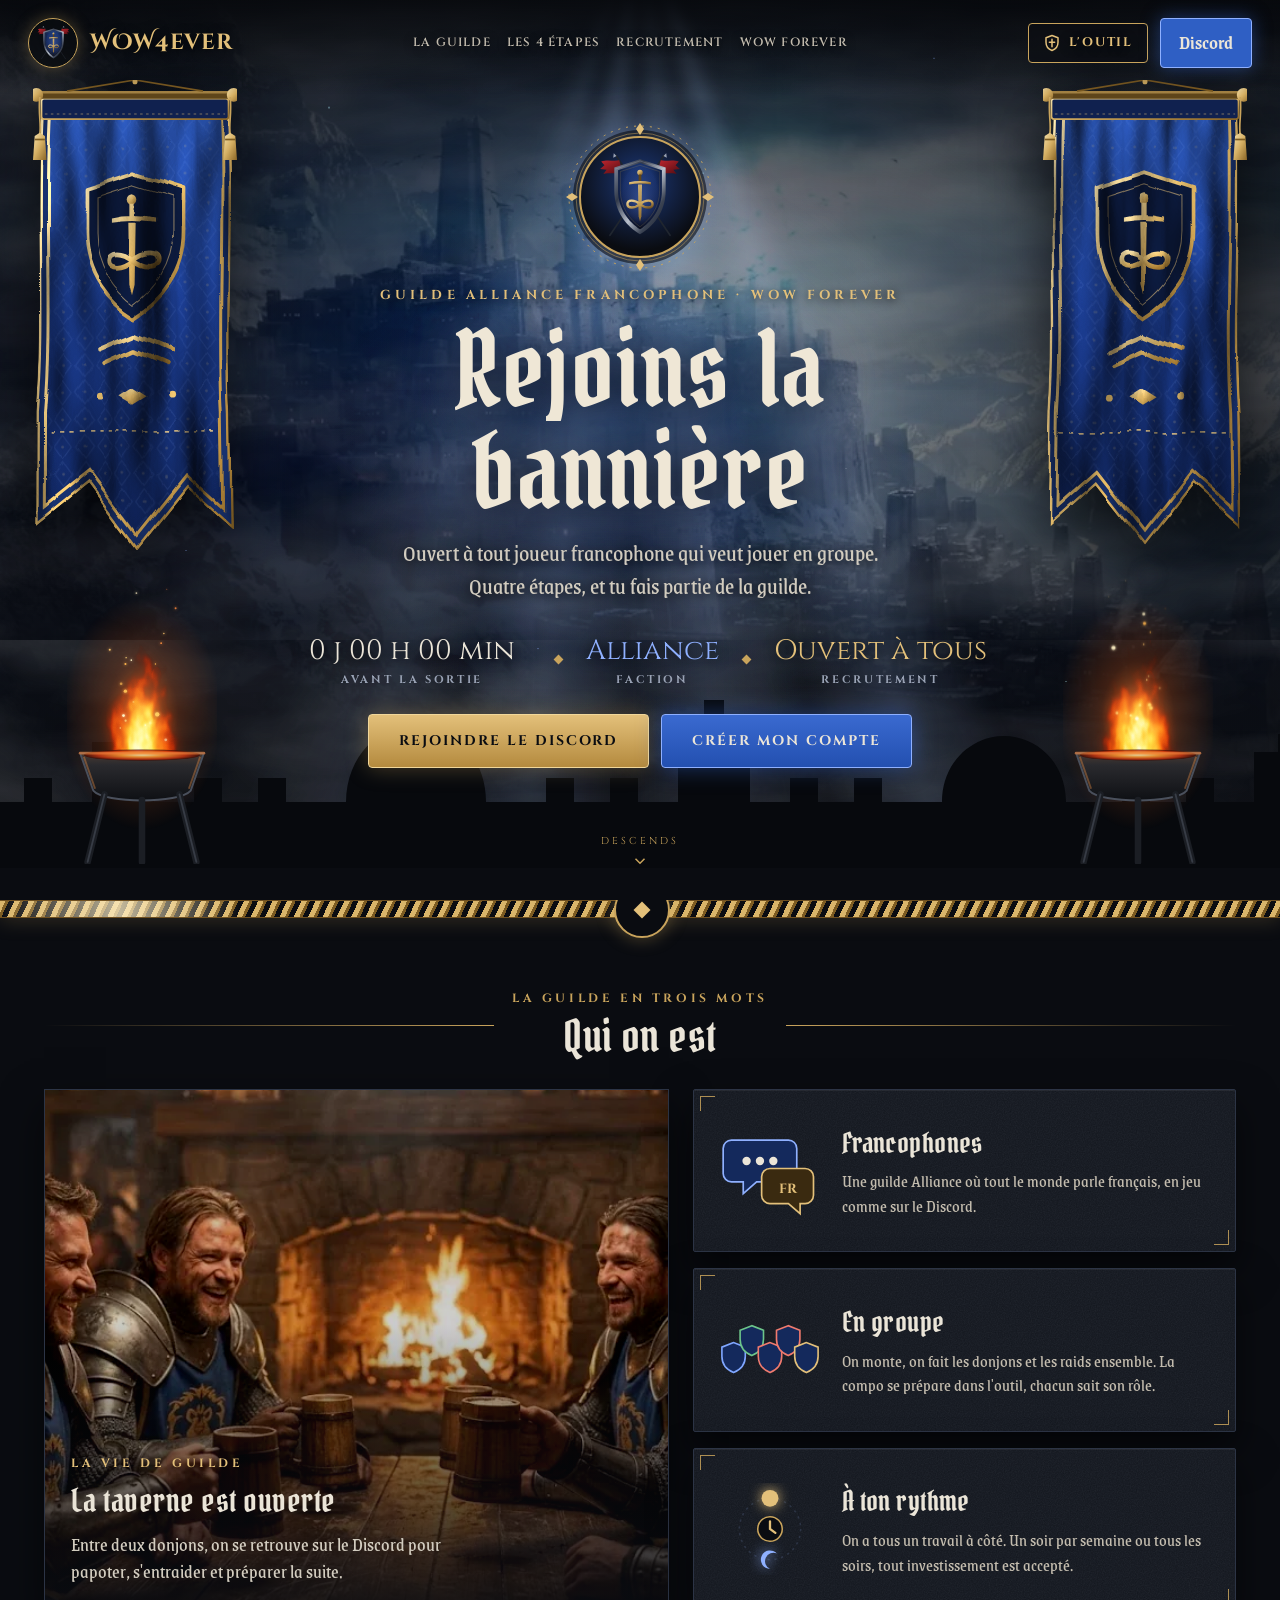
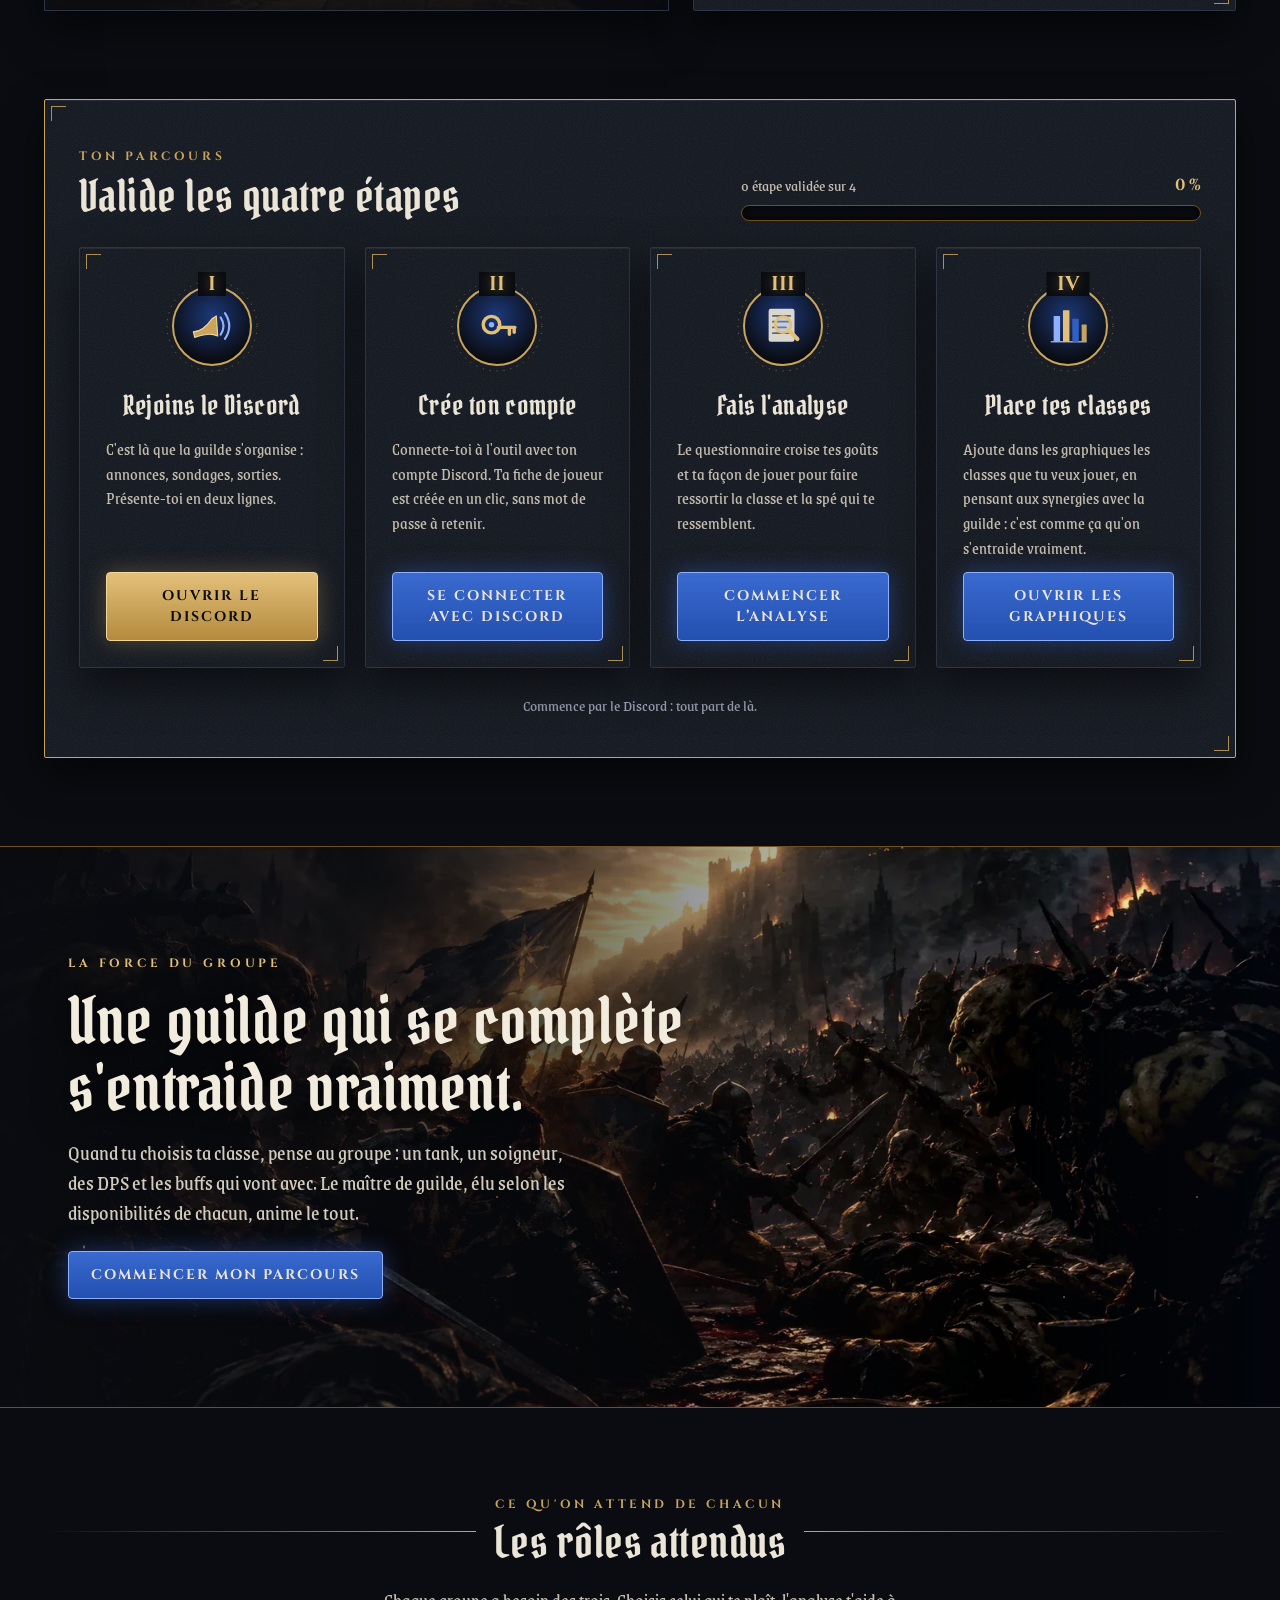
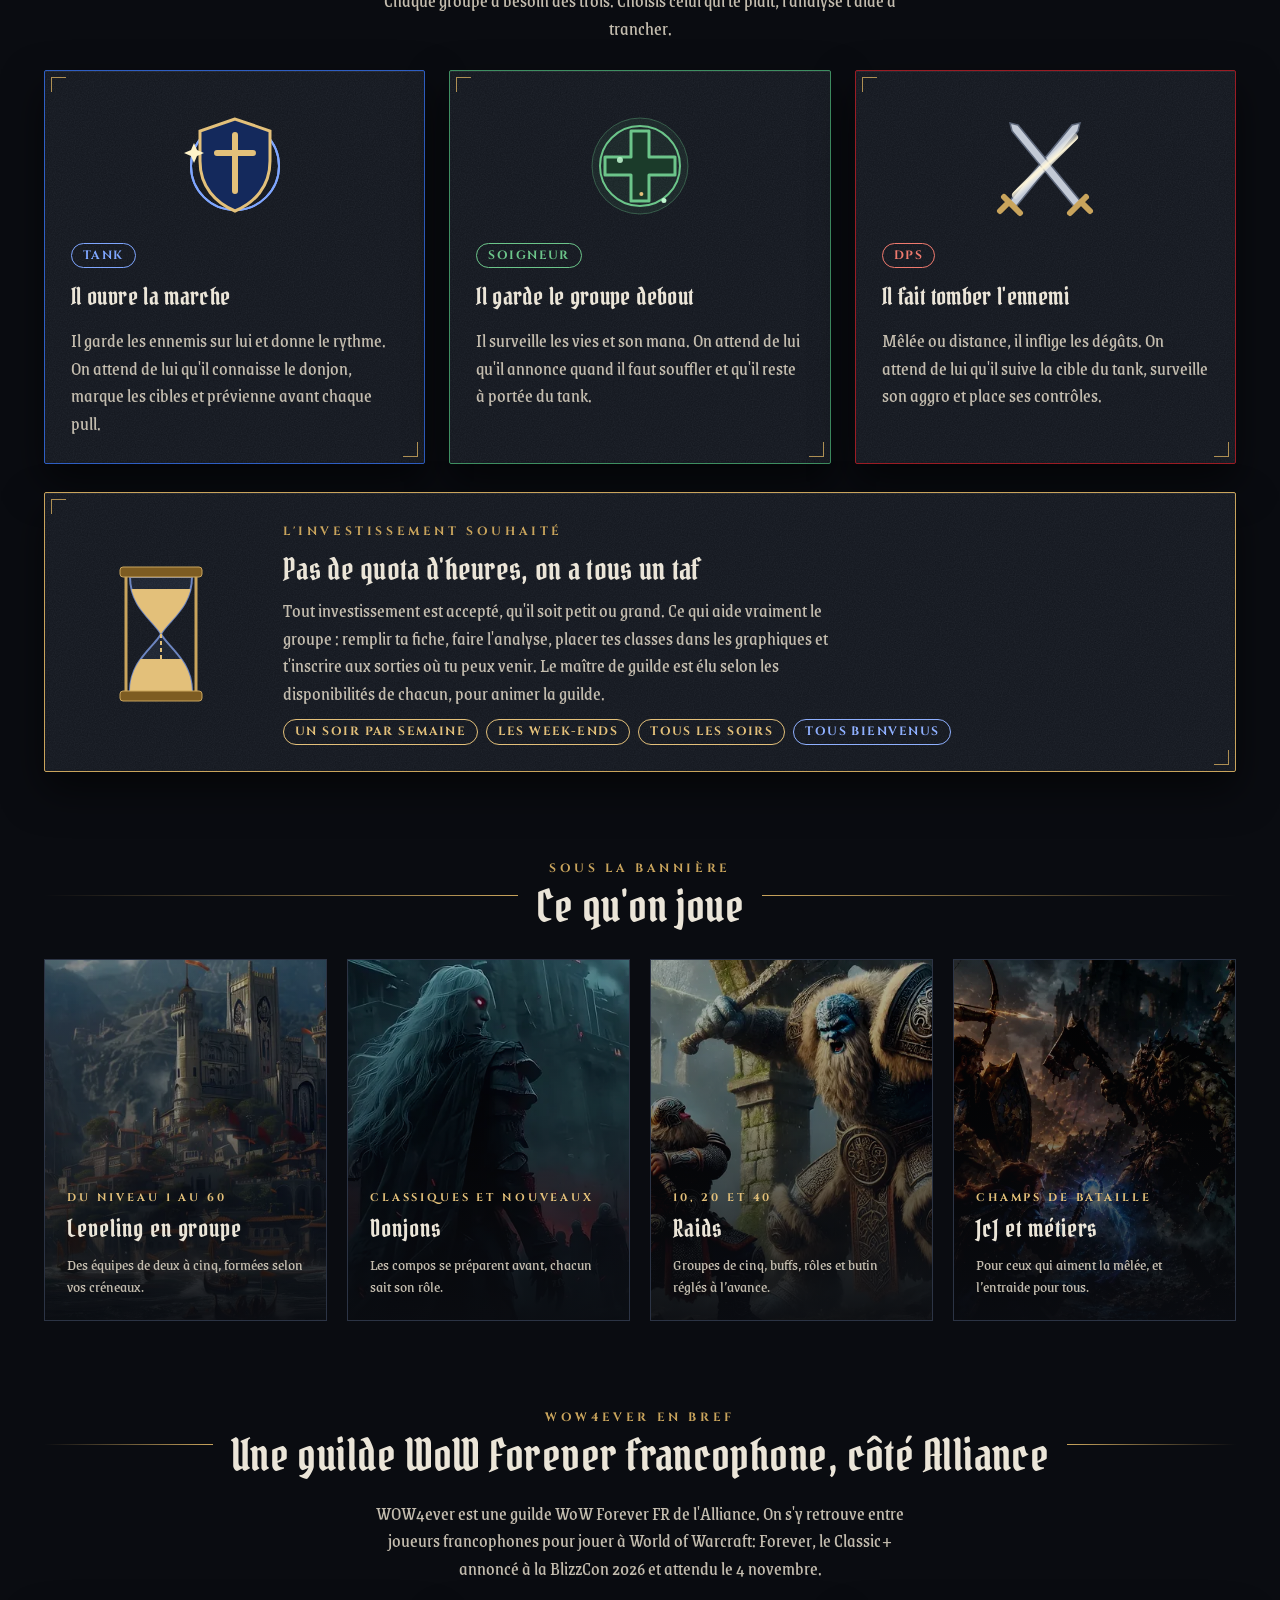
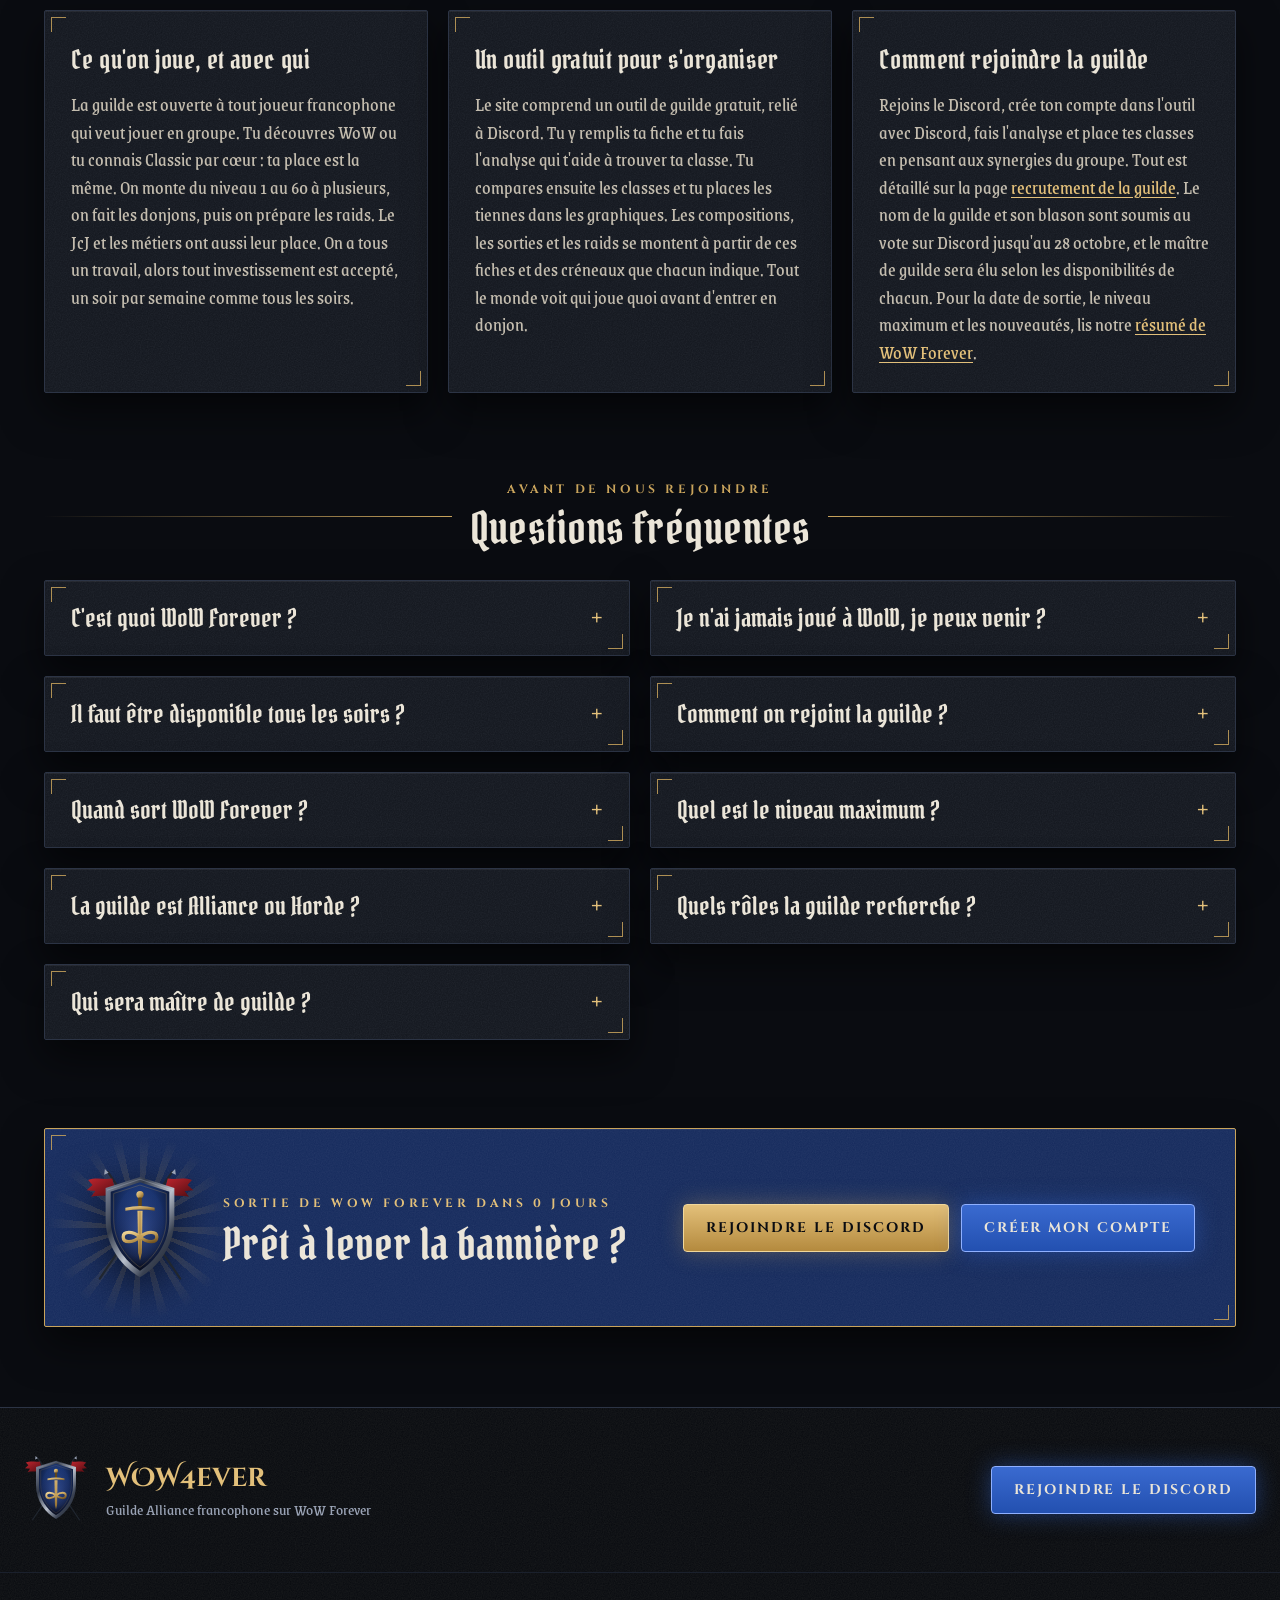
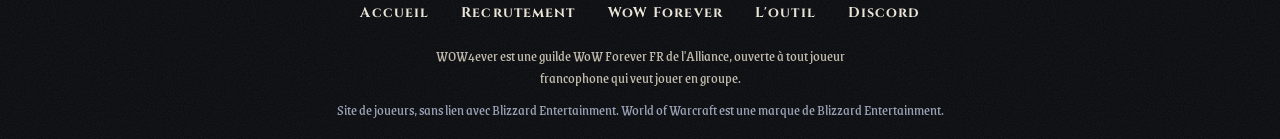
==== index.html @ 7d03a549 "Liens croisés : bouton L'outil dans l'en-tête du site, liens vers le site dans l'outil Co-Authored-B" ====
<!doctype html>
<html lang="fr">
<head>
<meta charset="utf-8">
<script>if (/[?&](code|error)=/.test(location.search)) location.replace("outil/" + location.search + location.hash)</script>
<meta name="viewport" content="width=device-width,initial-scale=1,viewport-fit=cover">
<title>Guilde WoW Forever FR · WOW4ever, Alliance francophone</title>
<meta name="description" content="WOW4ever, guilde Alliance francophone sur WoW Forever (Classic+), sortie le 4 novembre 2026. Débutants et vétérans bienvenus, recrutement sur Discord.">
<meta name="keywords" content="guilde wow forever, guilde wow forever fr, guilde francophone wow forever, guilde alliance wow forever, recrutement guilde wow forever, rejoindre une guilde wow forever, wow forever français, guilde classic+ fr, WOW4ever">
<link rel="canonical" href="https://wow4ever.github.io/">
<link rel="alternate" hreflang="fr" href="https://wow4ever.github.io/">
<link rel="alternate" hreflang="x-default" href="https://wow4ever.github.io/">
<meta name="robots" content="index,follow,max-image-preview:large">
<meta name="google-site-verification" content="Ni1_SvJQwqWGYwTKA93VeOme2U2B8wUcDjZlLH7F2qY">
<meta name="theme-color" content="#14244d">
<meta property="og:type" content="website">
<meta property="og:locale" content="fr_FR">
<meta property="og:site_name" content="WOW4ever">
<meta property="og:title" content="Guilde WoW Forever FR · WOW4ever, Alliance francophone">
<meta property="og:description" content="Guilde Alliance francophone sur WoW Forever : leveling en groupe, donjons, raids et JcJ. Débutants et vétérans bienvenus, rejoins-nous sur Discord.">
<meta property="og:url" content="https://wow4ever.github.io/">
<meta property="og:image" content="https://wow4ever.github.io/og.png">
<meta property="og:image:width" content="1200">
<meta property="og:image:height" content="630">
<meta property="og:image:alt" content="Blason de la guilde WOW4ever, guilde Alliance francophone sur WoW Forever">
<meta name="twitter:card" content="summary_large_image">
<meta name="twitter:title" content="Guilde WoW Forever FR · WOW4ever, Alliance francophone">
<meta name="twitter:description" content="Guilde Alliance francophone sur WoW Forever : leveling en groupe, donjons, raids et JcJ. Rejoins-nous sur Discord.">
<meta name="twitter:image" content="https://wow4ever.github.io/og.png">
<meta name="twitter:image:alt" content="Blason de la guilde WOW4ever, guilde Alliance francophone sur WoW Forever">
<link rel="icon" href="data:image/svg+xml,%3Csvg xmlns='http://www.w3.org/2000/svg' viewBox='0 0 64 64'%3E%3Cpath d='M32 4 8 12v18c0 15 10 26 24 30 14-4 24-15 24-30V12z' fill='%23142a5c' stroke='%23d4a93a' stroke-width='4'/%3E%3Cpath d='M32 18v28M22 28h20' stroke='%23d4a93a' stroke-width='5' stroke-linecap='round'/%3E%3C/svg%3E">
<script type="application/ld+json">
{"@context":"https://schema.org","@graph":[
{"@type":"WebSite","@id":"https://wow4ever.github.io/#website","url":"https://wow4ever.github.io/","name":"WOW4ever","alternateName":"Guilde WOW4ever","inLanguage":"fr-FR","publisher":{"@id":"https://wow4ever.github.io/#organization"}},
{"@type":"Organization","@id":"https://wow4ever.github.io/#organization","name":"WOW4ever","alternateName":"Guilde WOW4ever","url":"https://wow4ever.github.io/","logo":"https://wow4ever.github.io/img/logo-wow4ever.png","description":"Guilde Alliance francophone sur WoW Forever : leveling en groupe, donjons, raids et JcJ.","sameAs":["https://discord.gg/2EJUvwRDWz"]},
{"@type":"WebPage","@id":"https://wow4ever.github.io/#webpage","url":"https://wow4ever.github.io/","name":"Guilde WoW Forever FR · WOW4ever, Alliance francophone","description":"WOW4ever, guilde Alliance francophone sur WoW Forever (Classic+), sortie le 4 novembre 2026. Débutants et vétérans bienvenus, recrutement sur Discord.","inLanguage":"fr-FR","isPartOf":{"@id":"https://wow4ever.github.io/#website"},"publisher":{"@id":"https://wow4ever.github.io/#organization"},"primaryImageOfPage":{"@type":"ImageObject","url":"https://wow4ever.github.io/og.png","width":1200,"height":630},"about":{"@type":"VideoGame","name":"World of Warcraft: Forever","alternateName":["WoW Forever","Classic+"],"publisher":{"@type":"Organization","name":"Blizzard Entertainment"}}},
{"@type": "FAQPage", "@id": "https://wow4ever.github.io/#faq", "url": "https://wow4ever.github.io/", "inLanguage": "fr-FR", "isPartOf": {"@id": "https://wow4ever.github.io/#website"}, "mainEntity": [{"@type": "Question", "name": "C'est quoi WoW Forever ?", "acceptedAnswer": {"@type": "Answer", "text": "La version Classic+ de World of Warcraft, qui sort le 4 novembre 2026 : l'esprit du jeu d'origine, avec du nouveau contenu comme des donjons inédits."}}, {"@type": "Question", "name": "Je n'ai jamais joué à WoW, je peux venir ?", "acceptedAnswer": {"@type": "Answer", "text": "Oui. Certains membres découvrent le jeu : on t'aide à choisir ta classe, on monte de niveau en groupe et on explique les donjons avant d'y aller."}}, {"@type": "Question", "name": "Il faut être disponible tous les soirs ?", "acceptedAnswer": {"@type": "Answer", "text": "Non. Chacun indique ses créneaux dans l'outil, et les sorties sont proposées aux moments où le plus de monde peut jouer."}}, {"@type": "Question", "name": "Comment on rejoint la guilde ?", "acceptedAnswer": {"@type": "Answer", "text": "Rejoins le Discord, présente-toi en quelques mots, puis connecte-toi à l'outil avec ton compte Discord pour remplir ta fiche."}}, {"@type": "Question", "name": "Quand sort WoW Forever ?", "acceptedAnswer": {"@type": "Answer", "text": "La sortie est annoncée le 4 novembre 2026. Certaines sources européennes indiquent le 5 novembre, selon le fuseau horaire."}}, {"@type": "Question", "name": "Quel est le niveau maximum ?", "acceptedAnswer": {"@type": "Answer", "text": "Le niveau 60, sur les continents d'origine. L'histoire se situe avant le Cœur du Magma."}}, {"@type": "Question", "name": "La guilde est Alliance ou Horde ?", "acceptedAnswer": {"@type": "Answer", "text": "Alliance. Les Skyborne, nouvelle race de hauts-elfes exilés, sont jouables dans les deux factions, donc aussi chez nous."}}, {"@type": "Question", "name": "Quels rôles la guilde recherche ?", "acceptedAnswer": {"@type": "Answer", "text": "Des tanks, des soigneurs et des DPS, car chaque groupe a besoin des trois. L'analyse de l'outil t'aide à choisir, puis tu places tes classes dans les graphiques."}}, {"@type": "Question", "name": "Qui sera maître de guilde ?", "acceptedAnswer": {"@type": "Answer", "text": "Personne n'est désigné d'avance. Le maître de guilde est élu selon les disponibilités de chacun, pour animer la guilde."}}]}
]}
</script>
<link rel="preload" as="image" href="/img/forteresse-neige-1024.webp" imagesrcset="/img/forteresse-neige-640.webp 640w, /img/forteresse-neige-1024.webp 1024w, /img/forteresse-neige-1600.webp 1600w" imagesizes="(min-width: 1925px) calc(100vw + 180px), 2104px" fetchpriority="high">
<link rel="preconnect" href="https://fonts.googleapis.com">
<link rel="preconnect" href="https://fonts.gstatic.com" crossorigin>
<link href="https://fonts.googleapis.com/css2?family=Cinzel:wght@500;600;700&amp;family=Cinzel+Decorative:wght@700&amp;family=Grenze:ital,wght@0,400;0,500;0,600;0,700;1,400&amp;family=Pirata+One&amp;display=swap" rel="stylesheet">
<link rel="stylesheet" href="/assets/guilde.css">
</head>
<body>
<div class="b-root">

<section class="b-hero" data-hero style="position: relative; height: 900px; overflow: hidden; background: #0a0c11">
<div style="position: absolute; inset: -90px; transform: translate3d(0px, 0px, 0) scale(1.1); will-change: transform" data-px="bgT">
<img width="1024" height="526" fetchpriority="high" class="b-img b-kb" src="/img/forteresse-neige-1024.webp" srcset="/img/forteresse-neige-640.webp 640w, /img/forteresse-neige-1024.webp 1024w, /img/forteresse-neige-1600.webp 1600w" sizes="(min-width: 1925px) calc(100vw + 180px), 2104px" alt="" style="width: 100%; height: 100%; object-fit: cover; object-position: 36% 42%">
</div>
<div class="b-fog2" style="position: absolute; inset: -60px; transform: translate3d(0px, 0px, 0)" data-px="fog2T"></div>
<div style="position: absolute; inset: 0; background: radial-gradient(60% 66% at 50% 46%, rgba(10,12,17,.08), rgba(10,12,17,.82) 80%), linear-gradient(180deg, rgba(7,9,13,.62) 0%, rgba(20,41,92,.25) 24%, rgba(10,12,17,.1) 56%, #0a0c11 100%)"></div>
<template data-wide><div class="b-rays" style="position: absolute; left: 50%; top: -10%; width: 1600px; height: 1300px; margin-left: -800px"></div>
<div style="position: absolute; inset: 0; background: radial-gradient(440px 440px at 50% 50%, rgba(143,176,255,.17), transparent 70%); pointer-events: none" data-px="spot"></div></template>
<div class="b-fog" style="position: absolute; inset: -60px; transform: translate3d(0px, 0px, 0); will-change: transform" data-px="fogT"></div>
<div class="b-sparks" style="position: absolute; inset: -40px; transform: translate3d(0px, 0px, 0); will-change: transform" data-px="fxT"></div>
<template data-wide><svg class="b-side b-flag" aria-hidden="true" viewBox="0 0 240 600" style="position: absolute; top: 80px; left: 2.6%; width: 204px; height: 510px; z-index: 1; transform: translate3d(0px, 0px, 0); filter: drop-shadow(0 22px 30px rgba(0,0,0,.65))" data-px="banLT">
<defs>
<linearGradient id="vLc" x1="0" y1="0" x2="0" y2="1"><stop offset="0" stop-color="#2a54b0"/><stop offset=".45" stop-color="#17337a"/><stop offset="1" stop-color="#0b1a44"/></linearGradient>
<linearGradient id="vLe" x1="0" y1="0" x2="1" y2="0"><stop offset="0" stop-color="#000" stop-opacity=".45"/><stop offset=".18" stop-color="#000" stop-opacity="0"/><stop offset=".82" stop-color="#000" stop-opacity="0"/><stop offset="1" stop-color="#000" stop-opacity=".45"/></linearGradient>
<linearGradient id="vLg" x1="0" y1="0" x2="1" y2="1"><stop offset="0" stop-color="#f6e2ad"/><stop offset=".5" stop-color="#d4ae62"/><stop offset="1" stop-color="#8a6526"/></linearGradient>
<pattern id="vLd" width="24" height="32" patternUnits="userSpaceOnUse"><path d="M12 2 22 16 12 30 2 16Z" fill="none" stroke="#8fb0ff" stroke-opacity=".09" stroke-width="1.2"/><circle cx="12" cy="16" r="1.6" fill="#e3c07a" fill-opacity=".16"/></pattern>
<filter id="vLw" filterUnits="userSpaceOnUse" x="-100" y="-80" width="440" height="760" color-interpolation-filters="sRGB">
<feTurbulence type="fractalNoise" baseFrequency="0.019 0.0045" numOctaves="2" seed="4" result="n0"/>
<feOffset in="n0" result="n"><animate attributeName="dx" values="0;-70;0" dur="6.5s" repeatCount="indefinite" calcMode="spline" keyTimes="0;.5;1" keySplines=".45 0 .55 1;.45 0 .55 1"/><animate attributeName="dy" values="0;46;0" dur="4.62s" repeatCount="indefinite" calcMode="spline" keyTimes="0;.5;1" keySplines=".45 0 .55 1;.45 0 .55 1"/></feOffset>
<feDiffuseLighting in="n" surfaceScale="9" diffuseConstant="1.3" lighting-color="#ffffff" result="lit"><feDistantLight azimuth="180" elevation="34"/></feDiffuseLighting>
<feComposite in="SourceGraphic" in2="lit" operator="arithmetic" k1="1.22" k2="0" k3="0" k4="0" result="sh"/>
<feComposite in="sh" in2="SourceGraphic" operator="in" result="sh2"/>
<feDisplacementMap in="sh2" in2="n" scale="15" xChannelSelector="R" yChannelSelector="G"/>
</filter>
<clipPath id="vLk"><path d="M12 30 L228 30 C234 160 222 280 230 390 L232 522 L178 474 L120 548 L62 474 L8 522 L10 390 C18 280 6 160 12 30 Z"><animate attributeName="d" dur="5.6s" repeatCount="indefinite" calcMode="spline" keyTimes="0;0.25;0.5;0.75;1" keySplines=".45 0 .55 1;.45 0 .55 1;.45 0 .55 1;.45 0 .55 1" values="M12 30 L228 30 C234 160 222 280 230 390 L232 522 L178 474 L120 548 L62 474 L8 522 L10 390 C18 280 6 160 12 30 Z;M12 30 L228 30 C226 160 236 280 238 394 L242 518 L186 472 L130 544 L72 476 L18 524 L16 392 C8 280 14 160 12 30 Z;M12 30 L228 30 C236 150 226 276 232 388 L234 526 L180 478 L122 550 L64 472 L6 518 L6 388 C16 276 4 150 12 30 Z;M12 30 L228 30 C230 164 214 284 222 392 L224 520 L172 470 L112 546 L56 476 L0 524 L2 394 C10 284 2 164 12 30 Z;M12 30 L228 30 C234 160 222 280 230 390 L232 522 L178 474 L120 548 L62 474 L8 522 L10 390 C18 280 6 160 12 30 Z"/></path></clipPath>
</defs>
<g filter="url(#vLw)">
<g clip-path="url(#vLk)">
<rect x="-20" y="20" width="280" height="560" fill="url(#vLc)"/>
<rect x="-20" y="20" width="280" height="560" fill="url(#vLd)"/>
<rect x="-20" y="20" width="280" height="560" fill="url(#vLe)"/>
<g transform="translate(27 96) scale(.62)"><path d="M150 22 56 52v84c0 78 46 132 94 160 48-28 94-82 94-160V52Z" fill="#0b1838" stroke="url(#vLg)" stroke-width="7" stroke-linejoin="round"/><path d="M150 44 78 67v69c0 63 37 108 72 133 35-25 72-70 72-133V67Z" fill="none" stroke="#e3c07a" stroke-opacity=".55" stroke-width="2"/><circle cx="150" cy="70" r="10" fill="url(#vLg)"/><path d="M110 106 Q150 97 190 106 L190 114 Q150 108 110 114 Z M143 114 H157 L155 230 L150 250 L145 230 Z M145 78 h10 v26 h-10 z" fill="url(#vLg)"/><path d="M104 186c0-17 26-17 46 0s46 17 46 0-26-17-46 0-46 17-46 0Z" fill="none" stroke="url(#vLg)" stroke-width="9" stroke-linejoin="round"/></g>
<path d="M78 318 L120 300 L162 318 M84 334 L120 318 L156 334" fill="none" stroke="url(#vLg)" stroke-width="5" stroke-linejoin="round" stroke-linecap="round"/>
<path d="M104 372 l16 -10 16 10 -16 10z" fill="url(#vLg)"/><circle cx="78" cy="372" r="4" fill="#d4ae62"/><circle cx="162" cy="372" r="4" fill="#d4ae62"/>
<path d="M0 414 H240" stroke="#e3c07a" stroke-width="2" stroke-dasharray="5 6" stroke-opacity=".75"/>
<path d="M12 30 L228 30 C234 160 222 280 230 390 L232 522 L178 474 L120 548 L62 474 L8 522 L10 390 C18 280 6 160 12 30 Z" fill="none" stroke="url(#vLg)" stroke-width="22"><animate attributeName="d" dur="5.6s" repeatCount="indefinite" calcMode="spline" keyTimes="0;0.25;0.5;0.75;1" keySplines=".45 0 .55 1;.45 0 .55 1;.45 0 .55 1;.45 0 .55 1" values="M12 30 L228 30 C234 160 222 280 230 390 L232 522 L178 474 L120 548 L62 474 L8 522 L10 390 C18 280 6 160 12 30 Z;M12 30 L228 30 C226 160 236 280 238 394 L242 518 L186 472 L130 544 L72 476 L18 524 L16 392 C8 280 14 160 12 30 Z;M12 30 L228 30 C236 150 226 276 232 388 L234 526 L180 478 L122 550 L64 472 L6 518 L6 388 C16 276 4 150 12 30 Z;M12 30 L228 30 C230 164 214 284 222 392 L224 520 L172 470 L112 546 L56 476 L0 524 L2 394 C10 284 2 164 12 30 Z;M12 30 L228 30 C234 160 222 280 230 390 L232 522 L178 474 L120 548 L62 474 L8 522 L10 390 C18 280 6 160 12 30 Z"/></path>
<path d="M12 30 L228 30 C234 160 222 280 230 390 L232 522 L178 474 L120 548 L62 474 L8 522 L10 390 C18 280 6 160 12 30 Z" fill="none" stroke="#14295c" stroke-width="15"><animate attributeName="d" dur="5.6s" repeatCount="indefinite" calcMode="spline" keyTimes="0;0.25;0.5;0.75;1" keySplines=".45 0 .55 1;.45 0 .55 1;.45 0 .55 1;.45 0 .55 1" values="M12 30 L228 30 C234 160 222 280 230 390 L232 522 L178 474 L120 548 L62 474 L8 522 L10 390 C18 280 6 160 12 30 Z;M12 30 L228 30 C226 160 236 280 238 394 L242 518 L186 472 L130 544 L72 476 L18 524 L16 392 C8 280 14 160 12 30 Z;M12 30 L228 30 C236 150 226 276 232 388 L234 526 L180 478 L122 550 L64 472 L6 518 L6 388 C16 276 4 150 12 30 Z;M12 30 L228 30 C230 164 214 284 222 392 L224 520 L172 470 L112 546 L56 476 L0 524 L2 394 C10 284 2 164 12 30 Z;M12 30 L228 30 C234 160 222 280 230 390 L232 522 L178 474 L120 548 L62 474 L8 522 L10 390 C18 280 6 160 12 30 Z"/></path>
</g>
<path d="M12 30 L228 30 C234 160 222 280 230 390 L232 522 L178 474 L120 548 L62 474 L8 522 L10 390 C18 280 6 160 12 30 Z" fill="none" stroke="url(#vLg)" stroke-width="3"><animate attributeName="d" dur="5.6s" repeatCount="indefinite" calcMode="spline" keyTimes="0;0.25;0.5;0.75;1" keySplines=".45 0 .55 1;.45 0 .55 1;.45 0 .55 1;.45 0 .55 1" values="M12 30 L228 30 C234 160 222 280 230 390 L232 522 L178 474 L120 548 L62 474 L8 522 L10 390 C18 280 6 160 12 30 Z;M12 30 L228 30 C226 160 236 280 238 394 L242 518 L186 472 L130 544 L72 476 L18 524 L16 392 C8 280 14 160 12 30 Z;M12 30 L228 30 C236 150 226 276 232 388 L234 526 L180 478 L122 550 L64 472 L6 518 L6 388 C16 276 4 150 12 30 Z;M12 30 L228 30 C230 164 214 284 222 392 L224 520 L172 470 L112 546 L56 476 L0 524 L2 394 C10 284 2 164 12 30 Z;M12 30 L228 30 C234 160 222 280 230 390 L232 522 L178 474 L120 548 L62 474 L8 522 L10 390 C18 280 6 160 12 30 Z"/></path>
</g>
<rect x="10" y="22" width="220" height="24" rx="3" fill="#10214f" stroke="url(#vLg)" stroke-width="2"/>
<path d="M14 40 H226" stroke="#e3c07a" stroke-opacity=".6" stroke-width="1" stroke-dasharray="3 4"/>
<rect x="0" y="13" width="240" height="9" rx="4" fill="#5e451a"/><rect x="0" y="13" width="240" height="3" rx="1.5" fill="#d4ae62" fill-opacity=".6"/>
<circle cx="4" cy="17.5" r="8" fill="url(#vLg)"/><circle cx="236" cy="17.5" r="8" fill="url(#vLg)"/>
<path d="M40 13 L120 0 L200 13" fill="none" stroke="#7d5c22" stroke-width="2"/><circle cx="120" cy="2" r="3" fill="#d4ae62"/>
<g class="b-tassel" style="transform-origin: 8px 20px"><path d="M8 20 C6 40 10 52 8 64" fill="none" stroke="#c9a45c" stroke-width="2"/><path d="M8 62 l-6 4 l-2 28 h16 l-2 -28z" fill="url(#vLg)"/><path d="M2 70 h12" stroke="#7d5c22" stroke-width="2"/></g>
<g class="b-tassel b-tassel2" style="transform-origin: 232px 20px"><path d="M232 20 C234 40 230 52 232 64" fill="none" stroke="#c9a45c" stroke-width="2"/><path d="M232 62 l-6 4 l-2 28 h16 l-2 -28z" fill="url(#vLg)"/><path d="M226 70 h12" stroke="#7d5c22" stroke-width="2"/></g>
</svg></template>
<template data-wide><svg class="b-side b-flag" aria-hidden="true" viewBox="0 0 240 600" style="position: absolute; top: 80px; right: 2.6%; width: 204px; height: 510px; z-index: 1; transform: translate3d(0px, 0px, 0); filter: drop-shadow(0 22px 30px rgba(0,0,0,.65))" data-px="banRT">
<defs>
<linearGradient id="vRc" x1="0" y1="0" x2="0" y2="1"><stop offset="0" stop-color="#2a54b0"/><stop offset=".45" stop-color="#17337a"/><stop offset="1" stop-color="#0b1a44"/></linearGradient>
<linearGradient id="vRe" x1="0" y1="0" x2="1" y2="0"><stop offset="0" stop-color="#000" stop-opacity=".45"/><stop offset=".18" stop-color="#000" stop-opacity="0"/><stop offset=".82" stop-color="#000" stop-opacity="0"/><stop offset="1" stop-color="#000" stop-opacity=".45"/></linearGradient>
<linearGradient id="vRg" x1="0" y1="0" x2="1" y2="1"><stop offset="0" stop-color="#f6e2ad"/><stop offset=".5" stop-color="#d4ae62"/><stop offset="1" stop-color="#8a6526"/></linearGradient>
<pattern id="vRd" width="24" height="32" patternUnits="userSpaceOnUse"><path d="M12 2 22 16 12 30 2 16Z" fill="none" stroke="#8fb0ff" stroke-opacity=".09" stroke-width="1.2"/><circle cx="12" cy="16" r="1.6" fill="#e3c07a" fill-opacity=".16"/></pattern>
<filter id="vRw" filterUnits="userSpaceOnUse" x="-100" y="-80" width="440" height="760" color-interpolation-filters="sRGB">
<feTurbulence type="fractalNoise" baseFrequency="0.019 0.0045" numOctaves="2" seed="11" result="n0"/>
<feOffset in="n0" result="n"><animate attributeName="dx" values="0;-64;0" dur="7.3s" repeatCount="indefinite" calcMode="spline" keyTimes="0;.5;1" keySplines=".45 0 .55 1;.45 0 .55 1"/><animate attributeName="dy" values="0;40;0" dur="5.18s" repeatCount="indefinite" calcMode="spline" keyTimes="0;.5;1" keySplines=".45 0 .55 1;.45 0 .55 1"/></feOffset>
<feDiffuseLighting in="n" surfaceScale="9" diffuseConstant="1.3" lighting-color="#ffffff" result="lit"><feDistantLight azimuth="180" elevation="34"/></feDiffuseLighting>
<feComposite in="SourceGraphic" in2="lit" operator="arithmetic" k1="1.22" k2="0" k3="0" k4="0" result="sh"/>
<feComposite in="sh" in2="SourceGraphic" operator="in" result="sh2"/>
<feDisplacementMap in="sh2" in2="n" scale="15" xChannelSelector="R" yChannelSelector="G"/>
</filter>
<clipPath id="vRk"><path d="M12 30 L228 30 C236 150 226 276 232 388 L234 526 L180 478 L122 550 L64 472 L6 518 L6 388 C16 276 4 150 12 30 Z"><animate attributeName="d" dur="6.2s" repeatCount="indefinite" calcMode="spline" keyTimes="0;0.25;0.5;0.75;1" keySplines=".45 0 .55 1;.45 0 .55 1;.45 0 .55 1;.45 0 .55 1" values="M12 30 L228 30 C236 150 226 276 232 388 L234 526 L180 478 L122 550 L64 472 L6 518 L6 388 C16 276 4 150 12 30 Z;M12 30 L228 30 C230 164 214 284 222 392 L224 520 L172 470 L112 546 L56 476 L0 524 L2 394 C10 284 2 164 12 30 Z;M12 30 L228 30 C234 160 222 280 230 390 L232 522 L178 474 L120 548 L62 474 L8 522 L10 390 C18 280 6 160 12 30 Z;M12 30 L228 30 C226 160 236 280 238 394 L242 518 L186 472 L130 544 L72 476 L18 524 L16 392 C8 280 14 160 12 30 Z;M12 30 L228 30 C236 150 226 276 232 388 L234 526 L180 478 L122 550 L64 472 L6 518 L6 388 C16 276 4 150 12 30 Z"/></path></clipPath>
</defs>
<g filter="url(#vRw)">
<g clip-path="url(#vRk)">
<rect x="-20" y="20" width="280" height="560" fill="url(#vRc)"/>
<rect x="-20" y="20" width="280" height="560" fill="url(#vRd)"/>
<rect x="-20" y="20" width="280" height="560" fill="url(#vRe)"/>
<g transform="translate(27 96) scale(.62)"><path d="M150 22 56 52v84c0 78 46 132 94 160 48-28 94-82 94-160V52Z" fill="#0b1838" stroke="url(#vRg)" stroke-width="7" stroke-linejoin="round"/><path d="M150 44 78 67v69c0 63 37 108 72 133 35-25 72-70 72-133V67Z" fill="none" stroke="#e3c07a" stroke-opacity=".55" stroke-width="2"/><circle cx="150" cy="70" r="10" fill="url(#vRg)"/><path d="M110 106 Q150 97 190 106 L190 114 Q150 108 110 114 Z M143 114 H157 L155 230 L150 250 L145 230 Z M145 78 h10 v26 h-10 z" fill="url(#vRg)"/><path d="M104 186c0-17 26-17 46 0s46 17 46 0-26-17-46 0-46 17-46 0Z" fill="none" stroke="url(#vRg)" stroke-width="9" stroke-linejoin="round"/></g>
<path d="M78 318 L120 300 L162 318 M84 334 L120 318 L156 334" fill="none" stroke="url(#vRg)" stroke-width="5" stroke-linejoin="round" stroke-linecap="round"/>
<path d="M104 372 l16 -10 16 10 -16 10z" fill="url(#vRg)"/><circle cx="78" cy="372" r="4" fill="#d4ae62"/><circle cx="162" cy="372" r="4" fill="#d4ae62"/>
<path d="M0 414 H240" stroke="#e3c07a" stroke-width="2" stroke-dasharray="5 6" stroke-opacity=".75"/>
<path d="M12 30 L228 30 C236 150 226 276 232 388 L234 526 L180 478 L122 550 L64 472 L6 518 L6 388 C16 276 4 150 12 30 Z" fill="none" stroke="url(#vRg)" stroke-width="22"><animate attributeName="d" dur="6.2s" repeatCount="indefinite" calcMode="spline" keyTimes="0;0.25;0.5;0.75;1" keySplines=".45 0 .55 1;.45 0 .55 1;.45 0 .55 1;.45 0 .55 1" values="M12 30 L228 30 C236 150 226 276 232 388 L234 526 L180 478 L122 550 L64 472 L6 518 L6 388 C16 276 4 150 12 30 Z;M12 30 L228 30 C230 164 214 284 222 392 L224 520 L172 470 L112 546 L56 476 L0 524 L2 394 C10 284 2 164 12 30 Z;M12 30 L228 30 C234 160 222 280 230 390 L232 522 L178 474 L120 548 L62 474 L8 522 L10 390 C18 280 6 160 12 30 Z;M12 30 L228 30 C226 160 236 280 238 394 L242 518 L186 472 L130 544 L72 476 L18 524 L16 392 C8 280 14 160 12 30 Z;M12 30 L228 30 C236 150 226 276 232 388 L234 526 L180 478 L122 550 L64 472 L6 518 L6 388 C16 276 4 150 12 30 Z"/></path>
<path d="M12 30 L228 30 C236 150 226 276 232 388 L234 526 L180 478 L122 550 L64 472 L6 518 L6 388 C16 276 4 150 12 30 Z" fill="none" stroke="#14295c" stroke-width="15"><animate attributeName="d" dur="6.2s" repeatCount="indefinite" calcMode="spline" keyTimes="0;0.25;0.5;0.75;1" keySplines=".45 0 .55 1;.45 0 .55 1;.45 0 .55 1;.45 0 .55 1" values="M12 30 L228 30 C236 150 226 276 232 388 L234 526 L180 478 L122 550 L64 472 L6 518 L6 388 C16 276 4 150 12 30 Z;M12 30 L228 30 C230 164 214 284 222 392 L224 520 L172 470 L112 546 L56 476 L0 524 L2 394 C10 284 2 164 12 30 Z;M12 30 L228 30 C234 160 222 280 230 390 L232 522 L178 474 L120 548 L62 474 L8 522 L10 390 C18 280 6 160 12 30 Z;M12 30 L228 30 C226 160 236 280 238 394 L242 518 L186 472 L130 544 L72 476 L18 524 L16 392 C8 280 14 160 12 30 Z;M12 30 L228 30 C236 150 226 276 232 388 L234 526 L180 478 L122 550 L64 472 L6 518 L6 388 C16 276 4 150 12 30 Z"/></path>
</g>
<path d="M12 30 L228 30 C236 150 226 276 232 388 L234 526 L180 478 L122 550 L64 472 L6 518 L6 388 C16 276 4 150 12 30 Z" fill="none" stroke="url(#vRg)" stroke-width="3"><animate attributeName="d" dur="6.2s" repeatCount="indefinite" calcMode="spline" keyTimes="0;0.25;0.5;0.75;1" keySplines=".45 0 .55 1;.45 0 .55 1;.45 0 .55 1;.45 0 .55 1" values="M12 30 L228 30 C236 150 226 276 232 388 L234 526 L180 478 L122 550 L64 472 L6 518 L6 388 C16 276 4 150 12 30 Z;M12 30 L228 30 C230 164 214 284 222 392 L224 520 L172 470 L112 546 L56 476 L0 524 L2 394 C10 284 2 164 12 30 Z;M12 30 L228 30 C234 160 222 280 230 390 L232 522 L178 474 L120 548 L62 474 L8 522 L10 390 C18 280 6 160 12 30 Z;M12 30 L228 30 C226 160 236 280 238 394 L242 518 L186 472 L130 544 L72 476 L18 524 L16 392 C8 280 14 160 12 30 Z;M12 30 L228 30 C236 150 226 276 232 388 L234 526 L180 478 L122 550 L64 472 L6 518 L6 388 C16 276 4 150 12 30 Z"/></path>
</g>
<rect x="10" y="22" width="220" height="24" rx="3" fill="#10214f" stroke="url(#vRg)" stroke-width="2"/>
<path d="M14 40 H226" stroke="#e3c07a" stroke-opacity=".6" stroke-width="1" stroke-dasharray="3 4"/>
<rect x="0" y="13" width="240" height="9" rx="4" fill="#5e451a"/><rect x="0" y="13" width="240" height="3" rx="1.5" fill="#d4ae62" fill-opacity=".6"/>
<circle cx="4" cy="17.5" r="8" fill="url(#vRg)"/><circle cx="236" cy="17.5" r="8" fill="url(#vRg)"/>
<path d="M40 13 L120 0 L200 13" fill="none" stroke="#7d5c22" stroke-width="2"/><circle cx="120" cy="2" r="3" fill="#d4ae62"/>
<g class="b-tassel" style="transform-origin: 8px 20px"><path d="M8 20 C6 40 10 52 8 64" fill="none" stroke="#c9a45c" stroke-width="2"/><path d="M8 62 l-6 4 l-2 28 h16 l-2 -28z" fill="url(#vRg)"/><path d="M2 70 h12" stroke="#7d5c22" stroke-width="2"/></g>
<g class="b-tassel b-tassel2" style="transform-origin: 232px 20px"><path d="M232 20 C234 40 230 52 232 64" fill="none" stroke="#c9a45c" stroke-width="2"/><path d="M232 62 l-6 4 l-2 28 h16 l-2 -28z" fill="url(#vRg)"/><path d="M226 70 h12" stroke="#7d5c22" stroke-width="2"/></g>
</svg></template>
<svg aria-hidden="true" viewBox="0 0 1440 220" preserveAspectRatio="xMidYMax slice" style="position: absolute; left: -40px; right: -40px; bottom: -2px; width: calc(100% + 80px); height: 220px; z-index: 1; transform: translate3d(0px, 0px, 0)" data-px="fgT">
<path fill="#07090d" d="M0 220V120h40V96h28v24h36V96h28v24h40V60h22v-18h18v18h22v60h40V96h28v24h36V96h28v24h60c0-46 34-78 70-78s70 32 70 78h60V96h28v24h36V96h28v24h40V40h26V18h20v22h26v80h40V96h28v24h36V96h28v24h60c0-40 30-66 62-66s62 26 62 66h56V96h28v24h36V96h28v24h40V70h24V52h18v18h24v50h40V96h28v24h36V96h28v24h12v100z"/>
<path fill="#0a0c11" d="M0 220v-34h1440v34z"/>
</svg>
<template data-wide><svg class="b-side b-braz" aria-hidden="true" viewBox="0 -60 160 360" style="position: absolute; bottom: 36px; left: 5.2%; width: 150px; height: 338px; z-index: 2; transform: translate3d(0px, 0px, 0)" data-px="brazT">
<defs>
<radialGradient id="wLsh" gradientUnits="userSpaceOnUse" cx="80" cy="190" r="68" gradientTransform="translate(80 190) scale(1 2.5) translate(-80 -190)">
<stop offset="0" stop-color="#fff"/><stop offset=".3" stop-color="#d0d0d0"/><stop offset=".62" stop-color="#666"/><stop offset="1" stop-color="#000"/>
<animate attributeName="cx" values="80;84;77;82;80" dur="3.1s" repeatCount="indefinite"/>
<animate attributeName="r" values="68;72;65;70;68" dur="1.3s" repeatCount="indefinite"/>
</radialGradient>
<radialGradient id="wLsk" gradientUnits="userSpaceOnUse" cx="80" cy="188" r="42" gradientTransform="translate(80 188) scale(1 3) translate(-80 -188)">
<stop offset="0" stop-color="#fff"/><stop offset=".35" stop-color="#cfcfcf"/><stop offset=".7" stop-color="#5a5a5a"/><stop offset="1" stop-color="#000"/>
<animate attributeName="cx" values="80;77;82;79;80" dur="2.3s" repeatCount="indefinite"/>
<animate attributeName="r" values="42;46;40;44;42" dur=".9s" repeatCount="indefinite"/>
</radialGradient>
<radialGradient id="wLh" cx=".5" cy=".5" r=".5"><stop offset="0" stop-color="#ff9a4a" stop-opacity=".66"/><stop offset=".45" stop-color="#ff6a1a" stop-opacity=".22"/><stop offset="1" stop-color="#ff6a1a" stop-opacity="0"/></radialGradient>
<radialGradient id="wLc" cx=".5" cy=".5" r=".5"><stop offset="0" stop-color="#fff1b0"/><stop offset=".35" stop-color="#ff9a2e"/><stop offset=".75" stop-color="#c2310c"/><stop offset="1" stop-color="#3a0a04"/></radialGradient>
<linearGradient id="wLb" x1="0" y1="0" x2="0" y2="1"><stop offset="0" stop-color="#4a3a32"/><stop offset=".25" stop-color="#2a2a2e"/><stop offset="1" stop-color="#0e1014"/></linearGradient>
<linearGradient id="wLg" x1="0" y1="0" x2="1" y2="1"><stop offset="0" stop-color="#f6e2ad"/><stop offset=".5" stop-color="#d4ae62"/><stop offset="1" stop-color="#8a6526"/></linearGradient>
<filter id="wLs" x="-100%" y="-100%" width="300%" height="300%"><feGaussianBlur stdDeviation="8"/></filter>
<filter id="wLe" x="-200%" y="-200%" width="500%" height="500%"><feGaussianBlur in="SourceGraphic" stdDeviation="1.6" result="b"/><feMerge><feMergeNode in="b"/><feMergeNode in="SourceGraphic"/></feMerge></filter>
<filter id="wLf" filterUnits="userSpaceOnUse" primitiveUnits="userSpaceOnUse" x="0" y="-60" width="160" height="420" color-interpolation-filters="sRGB">
<feTurbulence type="fractalNoise" baseFrequency="0.045 0.018" numOctaves="3" seed="7" stitchTiles="stitch" x="0" y="0" width="160" height="100" result="ta"/>
<feTile in="ta" result="tta"/>
<feOffset in="tta" result="na"><animate attributeName="dy" from="0" to="-100" dur="1.7s" repeatCount="indefinite"/></feOffset>
<feTurbulence type="fractalNoise" baseFrequency="0.09 0.045" numOctaves="2" seed="12" stitchTiles="stitch" x="0" y="0" width="160" height="100" result="tb"/>
<feTile in="tb" result="ttb"/>
<feOffset in="ttb" result="nb"><animate attributeName="dy" from="0" to="-100" dur="0.8s" repeatCount="indefinite"/></feOffset>
<feComposite in="na" in2="nb" operator="arithmetic" k2=".6" k3=".4" result="n"/>
<feColorMatrix in="n" type="matrix" values="1 0 0 0 0  1 0 0 0 0  1 0 0 0 0  0 0 0 0 1" result="ng"/>
<feComposite in="SourceGraphic" in2="ng" operator="arithmetic" k2="1.5" k3="1.25" k4="-1.2" result="i"><animate attributeName="k4" values="-1.2;-1.12;-1.26;-1.15;-1.2" dur=".9s" repeatCount="indefinite"/></feComposite>
<feColorMatrix in="i" type="matrix" values="1 0 0 0 0  1 0 0 0 0  1 0 0 0 0  1 0 0 0 0" result="ia"/>
<feComponentTransfer in="ia" result="fire">
<feFuncR type="table" tableValues="0 .42 .78 .95 1 1 1"/>
<feFuncG type="table" tableValues="0 .02 .1 .26 .46 .64 .8"/>
<feFuncB type="table" tableValues="0 0 0 .02 .06 .14 .3"/>
<feFuncA type="table" tableValues="0 .25 .7 .92 1 1 1"/>
</feComponentTransfer>
<feGaussianBlur in="fire" stdDeviation="6" result="glow"/>
<feComponentTransfer in="glow" result="glow2"><feFuncA type="linear" slope=".7"/></feComponentTransfer>
<feGaussianBlur in="fire" stdDeviation=".5" result="soft"/>
<feMerge><feMergeNode in="glow2"/><feMergeNode in="soft"/></feMerge>
</filter>
<filter id="wLk" filterUnits="userSpaceOnUse" primitiveUnits="userSpaceOnUse" x="0" y="-60" width="160" height="420" color-interpolation-filters="sRGB">
<feTurbulence type="fractalNoise" baseFrequency="0.06 0.026" numOctaves="3" seed="18" stitchTiles="stitch" x="0" y="0" width="160" height="100" result="ta"/>
<feTile in="ta" result="tta"/>
<feOffset in="tta" result="na"><animate attributeName="dy" from="0" to="-100" dur="1.1s" repeatCount="indefinite"/></feOffset>
<feTurbulence type="fractalNoise" baseFrequency="0.12 0.06" numOctaves="2" seed="23" stitchTiles="stitch" x="0" y="0" width="160" height="100" result="tb"/>
<feTile in="tb" result="ttb"/>
<feOffset in="ttb" result="nb"><animate attributeName="dy" from="0" to="-100" dur="0.55s" repeatCount="indefinite"/></feOffset>
<feComposite in="na" in2="nb" operator="arithmetic" k2=".6" k3=".4" result="n"/>
<feColorMatrix in="n" type="matrix" values="1 0 0 0 0  1 0 0 0 0  1 0 0 0 0  0 0 0 0 1" result="ng"/>
<feComposite in="SourceGraphic" in2="ng" operator="arithmetic" k2="1.5" k3="1.15" k4="-1.2" result="i"><animate attributeName="k4" values="-1.2;-1.12;-1.26;-1.15;-1.2" dur=".9s" repeatCount="indefinite"/></feComposite>
<feColorMatrix in="i" type="matrix" values="1 0 0 0 0  1 0 0 0 0  1 0 0 0 0  1 0 0 0 0" result="ia"/>
<feComponentTransfer in="ia" result="fire">
<feFuncR type="table" tableValues="0 .7 .98 1 1 1 1"/>
<feFuncG type="table" tableValues="0 .12 .42 .7 .88 .97 1"/>
<feFuncB type="table" tableValues="0 0 .04 .16 .42 .72 .96"/>
<feFuncA type="table" tableValues="0 .15 .6 .92 1 1 1"/>
</feComponentTransfer>
<feGaussianBlur in="fire" stdDeviation="6" result="glow"/>
<feComponentTransfer in="glow" result="glow2"><feFuncA type="linear" slope=".7"/></feComponentTransfer>
<feGaussianBlur in="fire" stdDeviation=".5" result="soft"/>
<feMerge><feMergeNode in="glow2"/><feMergeNode in="soft"/></feMerge>
</filter>
</defs>
<ellipse cx="80" cy="140" rx="86" ry="124" fill="url(#wLh)"><animate attributeName="opacity" values="1;.76;.95;.7;1" dur="1.6s" repeatCount="indefinite"/></ellipse>
<g style="mix-blend-mode: screen"><circle r="8" fill="#6b6f78" opacity="0" filter="url(#wLs)"><animateMotion dur="4.2s" begin="0s" repeatCount="indefinite" path="M76 30 C90 0 66 -40 96 -90"/><animate attributeName="r" dur="4.2s" begin="0s" repeatCount="indefinite" values="6;22"/><animate attributeName="opacity" dur="4.2s" begin="0s" repeatCount="indefinite" values="0;.09;0" keyTimes="0;.3;1"/></circle><circle r="8" fill="#6b6f78" opacity="0" filter="url(#wLs)"><animateMotion dur="5.0s" begin="1.6s" repeatCount="indefinite" path="M86 30 C100 0 76 -40 106 -90"/><animate attributeName="r" dur="5.0s" begin="1.6s" repeatCount="indefinite" values="6;22"/><animate attributeName="opacity" dur="5.0s" begin="1.6s" repeatCount="indefinite" values="0;.09;0" keyTimes="0;.3;1"/></circle><circle r="8" fill="#6b6f78" opacity="0" filter="url(#wLs)"><animateMotion dur="4.6s" begin="3.1s" repeatCount="indefinite" path="M70 30 C84 0 60 -40 90 -90"/><animate attributeName="r" dur="4.6s" begin="3.1s" repeatCount="indefinite" values="6;22"/><animate attributeName="opacity" dur="4.6s" begin="3.1s" repeatCount="indefinite" values="0;.09;0" keyTimes="0;.3;1"/></circle></g>
<g filter="url(#wLf)" style="mix-blend-mode: screen"><rect x="0" y="-60" width="160" height="250" fill="url(#wLsh)"/><ellipse cx="0" cy="0" rx="6" ry="11" fill="#8c8c8c" opacity="0"><animateMotion dur="1.48s" begin="0.19s" repeatCount="indefinite" path="M72 112 C78 86 66 58 75 30"/><animate attributeName="opacity" dur="1.48s" begin="0.19s" repeatCount="indefinite" values="0;.6;.3;0" keyTimes="0;.2;.6;1"/><animate attributeName="rx" dur="1.48s" begin="0.19s" repeatCount="indefinite" values="6;4;1.5"/><animate attributeName="ry" dur="1.48s" begin="0.19s" repeatCount="indefinite" values="11;9;3"/></ellipse><ellipse cx="0" cy="0" rx="6" ry="11" fill="#8c8c8c" opacity="0"><animateMotion dur="0.95s" begin="0.37s" repeatCount="indefinite" path="M86 112 C92 86 80 58 89 30"/><animate attributeName="opacity" dur="0.95s" begin="0.37s" repeatCount="indefinite" values="0;.6;.3;0" keyTimes="0;.2;.6;1"/><animate attributeName="rx" dur="0.95s" begin="0.37s" repeatCount="indefinite" values="6;4;1.5"/><animate attributeName="ry" dur="0.95s" begin="0.37s" repeatCount="indefinite" values="11;9;3"/></ellipse><ellipse cx="0" cy="0" rx="6" ry="11" fill="#8c8c8c" opacity="0"><animateMotion dur="1.03s" begin="0.96s" repeatCount="indefinite" path="M94 112 C100 86 88 58 97 30"/><animate attributeName="opacity" dur="1.03s" begin="0.96s" repeatCount="indefinite" values="0;.6;.3;0" keyTimes="0;.2;.6;1"/><animate attributeName="rx" dur="1.03s" begin="0.96s" repeatCount="indefinite" values="6;4;1.5"/><animate attributeName="ry" dur="1.03s" begin="0.96s" repeatCount="indefinite" values="11;9;3"/></ellipse><ellipse cx="0" cy="0" rx="6" ry="11" fill="#8c8c8c" opacity="0"><animateMotion dur="1.17s" begin="0.74s" repeatCount="indefinite" path="M79 112 C85 86 73 58 82 30"/><animate attributeName="opacity" dur="1.17s" begin="0.74s" repeatCount="indefinite" values="0;.6;.3;0" keyTimes="0;.2;.6;1"/><animate attributeName="rx" dur="1.17s" begin="0.74s" repeatCount="indefinite" values="6;4;1.5"/><animate attributeName="ry" dur="1.17s" begin="0.74s" repeatCount="indefinite" values="11;9;3"/></ellipse></g>
<g filter="url(#wLk)" style="mix-blend-mode: screen"><rect x="0" y="-60" width="160" height="250" fill="url(#wLsk)"/></g>
<g filter="url(#wLe)" style="mix-blend-mode: screen"><circle r="1.2" fill="#ffc46b" opacity="0"><animateMotion dur="2.02s" begin="2.86s" repeatCount="indefinite" path="M68 176 C49 114 83 52 44 -12"/><animate attributeName="opacity" dur="2.02s" begin="2.86s" repeatCount="indefinite" values="0;1;.35;1;.8;0" keyTimes="0;.08;.3;.45;.7;1"/><animate attributeName="r" dur="2.02s" begin="2.86s" repeatCount="indefinite" values="1.2;1.08;0.42"/></circle><circle r="1.5" fill="#fff1c4" opacity="0"><animateMotion dur="1.70s" begin="1.91s" repeatCount="indefinite" path="M81 176 C62 104 96 31 56 -44"/><animate attributeName="opacity" dur="1.70s" begin="1.91s" repeatCount="indefinite" values="0;1;.95;.7;0" keyTimes="0;.08;.4;.75;1"/><animate attributeName="r" dur="1.70s" begin="1.91s" repeatCount="indefinite" values="1.5;1.35;0.52"/></circle><circle r="1.5" fill="#fff1c4" opacity="0"><animateMotion dur="2.23s" begin="2.76s" repeatCount="indefinite" path="M54 176 C74 115 39 54 80 -10"/><animate attributeName="opacity" dur="2.23s" begin="2.76s" repeatCount="indefinite" values="0;1;.95;.7;0" keyTimes="0;.08;.4;.75;1"/><animate attributeName="r" dur="2.23s" begin="2.76s" repeatCount="indefinite" values="1.5;1.35;0.52"/></circle><circle r="1.2" fill="#ffc46b" opacity="0"><animateMotion dur="4.00s" begin="1.27s" repeatCount="indefinite" path="M49 176 C34 104 62 32 29 -42"/><animate attributeName="opacity" dur="4.00s" begin="1.27s" repeatCount="indefinite" values="0;1;.95;.7;0" keyTimes="0;.08;.4;.75;1"/><animate attributeName="r" dur="4.00s" begin="1.27s" repeatCount="indefinite" values="1.2;1.08;0.42"/></circle><circle r="0.8" fill="#ffc46b" opacity="0"><animateMotion dur="3.23s" begin="2.81s" repeatCount="indefinite" path="M58 176 C53 114 63 52 51 -12"/><animate attributeName="opacity" dur="3.23s" begin="2.81s" repeatCount="indefinite" values="0;1;.35;1;.8;0" keyTimes="0;.08;.3;.45;.7;1"/><animate attributeName="r" dur="3.23s" begin="2.81s" repeatCount="indefinite" values="0.8;0.72;0.28"/></circle><circle r="1.5" fill="#ffb04a" opacity="0"><animateMotion dur="3.51s" begin="1.88s" repeatCount="indefinite" path="M60 176 C52 115 67 54 49 -9"/><animate attributeName="opacity" dur="3.51s" begin="1.88s" repeatCount="indefinite" values="0;1;.35;1;.8;0" keyTimes="0;.08;.3;.45;.7;1"/><animate attributeName="r" dur="3.51s" begin="1.88s" repeatCount="indefinite" values="1.5;1.35;0.52"/></circle><circle r="1.2" fill="#ff8a3d" opacity="0"><animateMotion dur="3.56s" begin="1.07s" repeatCount="indefinite" path="M100 176 C103 114 97 51 104 -13"/><animate attributeName="opacity" dur="3.56s" begin="1.07s" repeatCount="indefinite" values="0;1;.35;1;.8;0" keyTimes="0;.08;.3;.45;.7;1"/><animate attributeName="r" dur="3.56s" begin="1.07s" repeatCount="indefinite" values="1.2;1.08;0.42"/></circle><circle r="1.5" fill="#ff8a3d" opacity="0"><animateMotion dur="1.93s" begin="1.84s" repeatCount="indefinite" path="M113 176 C124 105 104 34 127 -39"/><animate attributeName="opacity" dur="1.93s" begin="1.84s" repeatCount="indefinite" values="0;1;.35;1;.8;0" keyTimes="0;.08;.3;.45;.7;1"/><animate attributeName="r" dur="1.93s" begin="1.84s" repeatCount="indefinite" values="1.5;1.35;0.52"/></circle><circle r="2.4" fill="#ffb04a" opacity="0"><animateMotion dur="3.74s" begin="2.52s" repeatCount="indefinite" path="M91 176 C108 109 78 41 113 -28"/><animate attributeName="opacity" dur="3.74s" begin="2.52s" repeatCount="indefinite" values="0;1;.95;.7;0" keyTimes="0;.08;.4;.75;1"/><animate attributeName="r" dur="3.74s" begin="2.52s" repeatCount="indefinite" values="2.4;2.16;0.84"/></circle><circle r="2.4" fill="#fff1c4" opacity="0"><animateMotion dur="2.88s" begin="3.70s" repeatCount="indefinite" path="M85 176 C105 112 70 49 111 -17"/><animate attributeName="opacity" dur="2.88s" begin="3.70s" repeatCount="indefinite" values="0;1;.35;1;.8;0" keyTimes="0;.08;.3;.45;.7;1"/><animate attributeName="r" dur="2.88s" begin="3.70s" repeatCount="indefinite" values="2.4;2.16;0.84"/></circle><circle r="1.5" fill="#ffb04a" opacity="0"><animateMotion dur="3.41s" begin="4.37s" repeatCount="indefinite" path="M94 176 C108 108 82 40 112 -30"/><animate attributeName="opacity" dur="3.41s" begin="4.37s" repeatCount="indefinite" values="0;1;.35;1;.8;0" keyTimes="0;.08;.3;.45;.7;1"/><animate attributeName="r" dur="3.41s" begin="4.37s" repeatCount="indefinite" values="1.5;1.35;0.52"/></circle><circle r="1" fill="#ffd27a" opacity="0"><animateMotion dur="2.07s" begin="0.52s" repeatCount="indefinite" path="M77 176 C58 119 93 62 52 4"/><animate attributeName="opacity" dur="2.07s" begin="0.52s" repeatCount="indefinite" values="0;1;.35;1;.8;0" keyTimes="0;.08;.3;.45;.7;1"/><animate attributeName="r" dur="2.07s" begin="0.52s" repeatCount="indefinite" values="1;0.90;0.35"/></circle><circle r="1" fill="#ff8a3d" opacity="0"><animateMotion dur="2.99s" begin="0.73s" repeatCount="indefinite" path="M108 176 C104 108 112 40 103 -31"/><animate attributeName="opacity" dur="2.99s" begin="0.73s" repeatCount="indefinite" values="0;1;.95;.7;0" keyTimes="0;.08;.4;.75;1"/><animate attributeName="r" dur="2.99s" begin="0.73s" repeatCount="indefinite" values="1;0.90;0.35"/></circle><circle r="1" fill="#fff1c4" opacity="0"><animateMotion dur="2.76s" begin="1.58s" repeatCount="indefinite" path="M65 176 C82 124 51 71 87 17"/><animate attributeName="opacity" dur="2.76s" begin="1.58s" repeatCount="indefinite" values="0;1;.35;1;.8;0" keyTimes="0;.08;.3;.45;.7;1"/><animate attributeName="r" dur="2.76s" begin="1.58s" repeatCount="indefinite" values="1;0.90;0.35"/></circle><circle r="0.8" fill="#ffd27a" opacity="0"><animateMotion dur="2.25s" begin="2.13s" repeatCount="indefinite" path="M62 176 C66 107 59 39 67 -32"/><animate attributeName="opacity" dur="2.25s" begin="2.13s" repeatCount="indefinite" values="0;1;.35;1;.8;0" keyTimes="0;.08;.3;.45;.7;1"/><animate attributeName="r" dur="2.25s" begin="2.13s" repeatCount="indefinite" values="0.8;0.72;0.28"/></circle><circle r="1.9" fill="#fff1c4" opacity="0"><animateMotion dur="3.19s" begin="4.19s" repeatCount="indefinite" path="M71 176 C79 113 64 51 82 -14"/><animate attributeName="opacity" dur="3.19s" begin="4.19s" repeatCount="indefinite" values="0;1;.95;.7;0" keyTimes="0;.08;.4;.75;1"/><animate attributeName="r" dur="3.19s" begin="4.19s" repeatCount="indefinite" values="1.9;1.71;0.66"/></circle><circle r="1.5" fill="#fff1c4" opacity="0"><animateMotion dur="4.27s" begin="2.99s" repeatCount="indefinite" path="M105 176 C108 111 103 45 109 -22"/><animate attributeName="opacity" dur="4.27s" begin="2.99s" repeatCount="indefinite" values="0;1;.95;.7;0" keyTimes="0;.08;.4;.75;1"/><animate attributeName="r" dur="4.27s" begin="2.99s" repeatCount="indefinite" values="1.5;1.35;0.52"/></circle><circle r="1.9" fill="#fff1c4" opacity="0"><animateMotion dur="2.13s" begin="4.33s" repeatCount="indefinite" path="M73 176 C71 104 75 32 70 -42"/><animate attributeName="opacity" dur="2.13s" begin="4.33s" repeatCount="indefinite" values="0;1;.35;1;.8;0" keyTimes="0;.08;.3;.45;.7;1"/><animate attributeName="r" dur="2.13s" begin="4.33s" repeatCount="indefinite" values="1.9;1.71;0.66"/></circle><circle r="1" fill="#ffc46b" opacity="0"><animateMotion dur="3.10s" begin="4.18s" repeatCount="indefinite" path="M85 176 C90 103 81 30 91 -45"/><animate attributeName="opacity" dur="3.10s" begin="4.18s" repeatCount="indefinite" values="0;1;.35;1;.8;0" keyTimes="0;.08;.3;.45;.7;1"/><animate attributeName="r" dur="3.10s" begin="4.18s" repeatCount="indefinite" values="1;0.90;0.35"/></circle><circle r="1.5" fill="#ff8a3d" opacity="0"><animateMotion dur="4.28s" begin="2.65s" repeatCount="indefinite" path="M89 176 C88 104 90 32 88 -42"/><animate attributeName="opacity" dur="4.28s" begin="2.65s" repeatCount="indefinite" values="0;1;.95;.7;0" keyTimes="0;.08;.4;.75;1"/><animate attributeName="r" dur="4.28s" begin="2.65s" repeatCount="indefinite" values="1.5;1.35;0.52"/></circle><circle r="2.4" fill="#ffd27a" opacity="0"><animateMotion dur="2.00s" begin="3.30s" repeatCount="indefinite" path="M67 176 C78 112 59 49 81 -16"/><animate attributeName="opacity" dur="2.00s" begin="3.30s" repeatCount="indefinite" values="0;1;.95;.7;0" keyTimes="0;.08;.4;.75;1"/><animate attributeName="r" dur="2.00s" begin="3.30s" repeatCount="indefinite" values="2.4;2.16;0.84"/></circle><circle r="1.9" fill="#ffb04a" opacity="0"><animateMotion dur="4.27s" begin="1.59s" repeatCount="indefinite" path="M60 176 C68 123 53 69 71 14"/><animate attributeName="opacity" dur="4.27s" begin="1.59s" repeatCount="indefinite" values="0;1;.95;.7;0" keyTimes="0;.08;.4;.75;1"/><animate attributeName="r" dur="4.27s" begin="1.59s" repeatCount="indefinite" values="1.9;1.71;0.66"/></circle><circle r="1" fill="#ffc46b" opacity="0"><animateMotion dur="3.55s" begin="1.15s" repeatCount="indefinite" path="M105 176 C99 105 109 35 97 -38"/><animate attributeName="opacity" dur="3.55s" begin="1.15s" repeatCount="indefinite" values="0;1;.95;.7;0" keyTimes="0;.08;.4;.75;1"/><animate attributeName="r" dur="3.55s" begin="1.15s" repeatCount="indefinite" values="1;0.90;0.35"/></circle><circle r="1" fill="#ffd27a" opacity="0"><animateMotion dur="3.38s" begin="2.70s" repeatCount="indefinite" path="M80 176 C93 119 70 62 97 3"/><animate attributeName="opacity" dur="3.38s" begin="2.70s" repeatCount="indefinite" values="0;1;.95;.7;0" keyTimes="0;.08;.4;.75;1"/><animate attributeName="r" dur="3.38s" begin="2.70s" repeatCount="indefinite" values="1;0.90;0.35"/></circle><circle r="0.8" fill="#ffb04a" opacity="0"><animateMotion dur="2.23s" begin="2.28s" repeatCount="indefinite" path="M96 176 C90 102 101 28 88 -48"/><animate attributeName="opacity" dur="2.23s" begin="2.28s" repeatCount="indefinite" values="0;1;.95;.7;0" keyTimes="0;.08;.4;.75;1"/><animate attributeName="r" dur="2.23s" begin="2.28s" repeatCount="indefinite" values="0.8;0.72;0.28"/></circle><circle r="1.2" fill="#ffb04a" opacity="0"><animateMotion dur="3.29s" begin="1.51s" repeatCount="indefinite" path="M59 176 C73 118 48 60 77 1"/><animate attributeName="opacity" dur="3.29s" begin="1.51s" repeatCount="indefinite" values="0;1;.35;1;.8;0" keyTimes="0;.08;.3;.45;.7;1"/><animate attributeName="r" dur="3.29s" begin="1.51s" repeatCount="indefinite" values="1.2;1.08;0.42"/></circle></g>
<path d="M14 182 H146 L132 222 C120 236 40 236 28 222Z" fill="url(#wLb)" stroke="#4a505c" stroke-width="2"/>
<ellipse cx="80" cy="184" rx="62" ry="6" fill="url(#wLc)"><animate attributeName="opacity" values="1;.8;.95;.75;1" dur="1.2s" repeatCount="indefinite"/></ellipse>
<path d="M14 182 H146" stroke="#ff8a3d" stroke-width="3" stroke-linecap="round"><animate attributeName="stroke-opacity" values=".9;.55;.85;.6;.9" dur="1.4s" repeatCount="indefinite"/></path>
<path d="M18 186 L30 220" stroke="#ff9a4a" stroke-opacity=".35" stroke-width="2"/><path d="M142 186 L130 220" stroke="#ff9a4a" stroke-opacity=".35" stroke-width="2"/>
<path d="M22 196 H138" stroke="url(#wLg)" stroke-width="3" opacity=".75"/>
<path d="M40 226 22 298 M120 226 138 298 M80 232 V298" stroke="#1b1e24" stroke-width="7" stroke-linecap="round"/>
<path d="M40 226 22 298 M120 226 138 298" stroke="#4a505c" stroke-width="2" stroke-linecap="round" opacity=".6"/>
</svg></template>
<template data-wide><svg class="b-side b-braz" aria-hidden="true" viewBox="0 -60 160 360" style="position: absolute; bottom: 36px; right: 5.2%; width: 150px; height: 338px; z-index: 2; transform: translate3d(0px, 0px, 0)" data-px="brazT">
<defs>
<radialGradient id="wRsh" gradientUnits="userSpaceOnUse" cx="80" cy="190" r="68" gradientTransform="translate(80 190) scale(1 2.5) translate(-80 -190)">
<stop offset="0" stop-color="#fff"/><stop offset=".3" stop-color="#d0d0d0"/><stop offset=".62" stop-color="#666"/><stop offset="1" stop-color="#000"/>
<animate attributeName="cx" values="80;84;77;82;80" dur="3.1s" repeatCount="indefinite"/>
<animate attributeName="r" values="68;72;65;70;68" dur="1.3s" repeatCount="indefinite"/>
</radialGradient>
<radialGradient id="wRsk" gradientUnits="userSpaceOnUse" cx="80" cy="188" r="42" gradientTransform="translate(80 188) scale(1 3) translate(-80 -188)">
<stop offset="0" stop-color="#fff"/><stop offset=".35" stop-color="#cfcfcf"/><stop offset=".7" stop-color="#5a5a5a"/><stop offset="1" stop-color="#000"/>
<animate attributeName="cx" values="80;77;82;79;80" dur="2.3s" repeatCount="indefinite"/>
<animate attributeName="r" values="42;46;40;44;42" dur=".9s" repeatCount="indefinite"/>
</radialGradient>
<radialGradient id="wRh" cx=".5" cy=".5" r=".5"><stop offset="0" stop-color="#ff9a4a" stop-opacity=".66"/><stop offset=".45" stop-color="#ff6a1a" stop-opacity=".22"/><stop offset="1" stop-color="#ff6a1a" stop-opacity="0"/></radialGradient>
<radialGradient id="wRc" cx=".5" cy=".5" r=".5"><stop offset="0" stop-color="#fff1b0"/><stop offset=".35" stop-color="#ff9a2e"/><stop offset=".75" stop-color="#c2310c"/><stop offset="1" stop-color="#3a0a04"/></radialGradient>
<linearGradient id="wRb" x1="0" y1="0" x2="0" y2="1"><stop offset="0" stop-color="#4a3a32"/><stop offset=".25" stop-color="#2a2a2e"/><stop offset="1" stop-color="#0e1014"/></linearGradient>
<linearGradient id="wRg" x1="0" y1="0" x2="1" y2="1"><stop offset="0" stop-color="#f6e2ad"/><stop offset=".5" stop-color="#d4ae62"/><stop offset="1" stop-color="#8a6526"/></linearGradient>
<filter id="wRs" x="-100%" y="-100%" width="300%" height="300%"><feGaussianBlur stdDeviation="8"/></filter>
<filter id="wRe" x="-200%" y="-200%" width="500%" height="500%"><feGaussianBlur in="SourceGraphic" stdDeviation="1.6" result="b"/><feMerge><feMergeNode in="b"/><feMergeNode in="SourceGraphic"/></feMerge></filter>
<filter id="wRf" filterUnits="userSpaceOnUse" primitiveUnits="userSpaceOnUse" x="0" y="-60" width="160" height="420" color-interpolation-filters="sRGB">
<feTurbulence type="fractalNoise" baseFrequency="0.045 0.018" numOctaves="3" seed="19" stitchTiles="stitch" x="0" y="0" width="160" height="100" result="ta"/>
<feTile in="ta" result="tta"/>
<feOffset in="tta" result="na"><animate attributeName="dy" from="0" to="-100" dur="1.7s" repeatCount="indefinite"/></feOffset>
<feTurbulence type="fractalNoise" baseFrequency="0.09 0.045" numOctaves="2" seed="24" stitchTiles="stitch" x="0" y="0" width="160" height="100" result="tb"/>
<feTile in="tb" result="ttb"/>
<feOffset in="ttb" result="nb"><animate attributeName="dy" from="0" to="-100" dur="0.8s" repeatCount="indefinite"/></feOffset>
<feComposite in="na" in2="nb" operator="arithmetic" k2=".6" k3=".4" result="n"/>
<feColorMatrix in="n" type="matrix" values="1 0 0 0 0  1 0 0 0 0  1 0 0 0 0  0 0 0 0 1" result="ng"/>
<feComposite in="SourceGraphic" in2="ng" operator="arithmetic" k2="1.5" k3="1.25" k4="-1.2" result="i"><animate attributeName="k4" values="-1.2;-1.12;-1.26;-1.15;-1.2" dur=".9s" repeatCount="indefinite"/></feComposite>
<feColorMatrix in="i" type="matrix" values="1 0 0 0 0  1 0 0 0 0  1 0 0 0 0  1 0 0 0 0" result="ia"/>
<feComponentTransfer in="ia" result="fire">
<feFuncR type="table" tableValues="0 .42 .78 .95 1 1 1"/>
<feFuncG type="table" tableValues="0 .02 .1 .26 .46 .64 .8"/>
<feFuncB type="table" tableValues="0 0 0 .02 .06 .14 .3"/>
<feFuncA type="table" tableValues="0 .25 .7 .92 1 1 1"/>
</feComponentTransfer>
<feGaussianBlur in="fire" stdDeviation="6" result="glow"/>
<feComponentTransfer in="glow" result="glow2"><feFuncA type="linear" slope=".7"/></feComponentTransfer>
<feGaussianBlur in="fire" stdDeviation=".5" result="soft"/>
<feMerge><feMergeNode in="glow2"/><feMergeNode in="soft"/></feMerge>
</filter>
<filter id="wRk" filterUnits="userSpaceOnUse" primitiveUnits="userSpaceOnUse" x="0" y="-60" width="160" height="420" color-interpolation-filters="sRGB">
<feTurbulence type="fractalNoise" baseFrequency="0.06 0.026" numOctaves="3" seed="30" stitchTiles="stitch" x="0" y="0" width="160" height="100" result="ta"/>
<feTile in="ta" result="tta"/>
<feOffset in="tta" result="na"><animate attributeName="dy" from="0" to="-100" dur="1.1s" repeatCount="indefinite"/></feOffset>
<feTurbulence type="fractalNoise" baseFrequency="0.12 0.06" numOctaves="2" seed="35" stitchTiles="stitch" x="0" y="0" width="160" height="100" result="tb"/>
<feTile in="tb" result="ttb"/>
<feOffset in="ttb" result="nb"><animate attributeName="dy" from="0" to="-100" dur="0.55s" repeatCount="indefinite"/></feOffset>
<feComposite in="na" in2="nb" operator="arithmetic" k2=".6" k3=".4" result="n"/>
<feColorMatrix in="n" type="matrix" values="1 0 0 0 0  1 0 0 0 0  1 0 0 0 0  0 0 0 0 1" result="ng"/>
<feComposite in="SourceGraphic" in2="ng" operator="arithmetic" k2="1.5" k3="1.15" k4="-1.2" result="i"><animate attributeName="k4" values="-1.2;-1.12;-1.26;-1.15;-1.2" dur=".9s" repeatCount="indefinite"/></feComposite>
<feColorMatrix in="i" type="matrix" values="1 0 0 0 0  1 0 0 0 0  1 0 0 0 0  1 0 0 0 0" result="ia"/>
<feComponentTransfer in="ia" result="fire">
<feFuncR type="table" tableValues="0 .7 .98 1 1 1 1"/>
<feFuncG type="table" tableValues="0 .12 .42 .7 .88 .97 1"/>
<feFuncB type="table" tableValues="0 0 .04 .16 .42 .72 .96"/>
<feFuncA type="table" tableValues="0 .15 .6 .92 1 1 1"/>
</feComponentTransfer>
<feGaussianBlur in="fire" stdDeviation="6" result="glow"/>
<feComponentTransfer in="glow" result="glow2"><feFuncA type="linear" slope=".7"/></feComponentTransfer>
<feGaussianBlur in="fire" stdDeviation=".5" result="soft"/>
<feMerge><feMergeNode in="glow2"/><feMergeNode in="soft"/></feMerge>
</filter>
</defs>
<ellipse cx="80" cy="140" rx="86" ry="124" fill="url(#wRh)"><animate attributeName="opacity" values="1;.76;.95;.7;1" dur="1.6s" repeatCount="indefinite"/></ellipse>
<g style="mix-blend-mode: screen"><circle r="8" fill="#6b6f78" opacity="0" filter="url(#wRs)"><animateMotion dur="4.2s" begin="0s" repeatCount="indefinite" path="M76 30 C90 0 66 -40 96 -90"/><animate attributeName="r" dur="4.2s" begin="0s" repeatCount="indefinite" values="6;22"/><animate attributeName="opacity" dur="4.2s" begin="0s" repeatCount="indefinite" values="0;.09;0" keyTimes="0;.3;1"/></circle><circle r="8" fill="#6b6f78" opacity="0" filter="url(#wRs)"><animateMotion dur="5.0s" begin="1.6s" repeatCount="indefinite" path="M86 30 C100 0 76 -40 106 -90"/><animate attributeName="r" dur="5.0s" begin="1.6s" repeatCount="indefinite" values="6;22"/><animate attributeName="opacity" dur="5.0s" begin="1.6s" repeatCount="indefinite" values="0;.09;0" keyTimes="0;.3;1"/></circle><circle r="8" fill="#6b6f78" opacity="0" filter="url(#wRs)"><animateMotion dur="4.6s" begin="3.1s" repeatCount="indefinite" path="M70 30 C84 0 60 -40 90 -90"/><animate attributeName="r" dur="4.6s" begin="3.1s" repeatCount="indefinite" values="6;22"/><animate attributeName="opacity" dur="4.6s" begin="3.1s" repeatCount="indefinite" values="0;.09;0" keyTimes="0;.3;1"/></circle></g>
<g filter="url(#wRf)" style="mix-blend-mode: screen"><rect x="0" y="-60" width="160" height="250" fill="url(#wRsh)"/><ellipse cx="0" cy="0" rx="6" ry="11" fill="#8c8c8c" opacity="0"><animateMotion dur="1.31s" begin="1.15s" repeatCount="indefinite" path="M91 112 C97 86 85 58 94 30"/><animate attributeName="opacity" dur="1.31s" begin="1.15s" repeatCount="indefinite" values="0;.6;.3;0" keyTimes="0;.2;.6;1"/><animate attributeName="rx" dur="1.31s" begin="1.15s" repeatCount="indefinite" values="6;4;1.5"/><animate attributeName="ry" dur="1.31s" begin="1.15s" repeatCount="indefinite" values="11;9;3"/></ellipse><ellipse cx="0" cy="0" rx="6" ry="11" fill="#8c8c8c" opacity="0"><animateMotion dur="1.06s" begin="0.95s" repeatCount="indefinite" path="M91 112 C97 86 85 58 94 30"/><animate attributeName="opacity" dur="1.06s" begin="0.95s" repeatCount="indefinite" values="0;.6;.3;0" keyTimes="0;.2;.6;1"/><animate attributeName="rx" dur="1.06s" begin="0.95s" repeatCount="indefinite" values="6;4;1.5"/><animate attributeName="ry" dur="1.06s" begin="0.95s" repeatCount="indefinite" values="11;9;3"/></ellipse><ellipse cx="0" cy="0" rx="6" ry="11" fill="#8c8c8c" opacity="0"><animateMotion dur="1.42s" begin="0.86s" repeatCount="indefinite" path="M91 112 C97 86 85 58 94 30"/><animate attributeName="opacity" dur="1.42s" begin="0.86s" repeatCount="indefinite" values="0;.6;.3;0" keyTimes="0;.2;.6;1"/><animate attributeName="rx" dur="1.42s" begin="0.86s" repeatCount="indefinite" values="6;4;1.5"/><animate attributeName="ry" dur="1.42s" begin="0.86s" repeatCount="indefinite" values="11;9;3"/></ellipse><ellipse cx="0" cy="0" rx="6" ry="11" fill="#8c8c8c" opacity="0"><animateMotion dur="1.15s" begin="1.49s" repeatCount="indefinite" path="M71 112 C77 86 65 58 74 30"/><animate attributeName="opacity" dur="1.15s" begin="1.49s" repeatCount="indefinite" values="0;.6;.3;0" keyTimes="0;.2;.6;1"/><animate attributeName="rx" dur="1.15s" begin="1.49s" repeatCount="indefinite" values="6;4;1.5"/><animate attributeName="ry" dur="1.15s" begin="1.49s" repeatCount="indefinite" values="11;9;3"/></ellipse></g>
<g filter="url(#wRk)" style="mix-blend-mode: screen"><rect x="0" y="-60" width="160" height="250" fill="url(#wRsk)"/></g>
<g filter="url(#wRe)" style="mix-blend-mode: screen"><circle r="1.9" fill="#ffb04a" opacity="0"><animateMotion dur="3.80s" begin="2.29s" repeatCount="indefinite" path="M92 176 C93 111 92 45 93 -22"/><animate attributeName="opacity" dur="3.80s" begin="2.29s" repeatCount="indefinite" values="0;1;.95;.7;0" keyTimes="0;.08;.4;.75;1"/><animate attributeName="r" dur="3.80s" begin="2.29s" repeatCount="indefinite" values="1.9;1.71;0.66"/></circle><circle r="1.2" fill="#ffb04a" opacity="0"><animateMotion dur="1.90s" begin="1.81s" repeatCount="indefinite" path="M86 176 C107 121 70 65 113 8"/><animate attributeName="opacity" dur="1.90s" begin="1.81s" repeatCount="indefinite" values="0;1;.35;1;.8;0" keyTimes="0;.08;.3;.45;.7;1"/><animate attributeName="r" dur="1.90s" begin="1.81s" repeatCount="indefinite" values="1.2;1.08;0.42"/></circle><circle r="2.4" fill="#fff1c4" opacity="0"><animateMotion dur="4.06s" begin="4.05s" repeatCount="indefinite" path="M88 176 C71 112 102 48 66 -18"/><animate attributeName="opacity" dur="4.06s" begin="4.05s" repeatCount="indefinite" values="0;1;.95;.7;0" keyTimes="0;.08;.4;.75;1"/><animate attributeName="r" dur="4.06s" begin="4.05s" repeatCount="indefinite" values="2.4;2.16;0.84"/></circle><circle r="2.4" fill="#ffb04a" opacity="0"><animateMotion dur="1.88s" begin="3.20s" repeatCount="indefinite" path="M74 176 C85 111 65 45 89 -22"/><animate attributeName="opacity" dur="1.88s" begin="3.20s" repeatCount="indefinite" values="0;1;.95;.7;0" keyTimes="0;.08;.4;.75;1"/><animate attributeName="r" dur="1.88s" begin="3.20s" repeatCount="indefinite" values="2.4;2.16;0.84"/></circle><circle r="1.9" fill="#fff1c4" opacity="0"><animateMotion dur="2.04s" begin="2.80s" repeatCount="indefinite" path="M80 176 C76 119 83 63 75 4"/><animate attributeName="opacity" dur="2.04s" begin="2.80s" repeatCount="indefinite" values="0;1;.95;.7;0" keyTimes="0;.08;.4;.75;1"/><animate attributeName="r" dur="2.04s" begin="2.80s" repeatCount="indefinite" values="1.9;1.71;0.66"/></circle><circle r="0.8" fill="#ff8a3d" opacity="0"><animateMotion dur="1.99s" begin="2.76s" repeatCount="indefinite" path="M73 176 C55 118 86 59 50 -1"/><animate attributeName="opacity" dur="1.99s" begin="2.76s" repeatCount="indefinite" values="0;1;.95;.7;0" keyTimes="0;.08;.4;.75;1"/><animate attributeName="r" dur="1.99s" begin="2.76s" repeatCount="indefinite" values="0.8;0.72;0.28"/></circle><circle r="1.9" fill="#ffd27a" opacity="0"><animateMotion dur="3.06s" begin="3.63s" repeatCount="indefinite" path="M86 176 C86 111 87 47 86 -20"/><animate attributeName="opacity" dur="3.06s" begin="3.63s" repeatCount="indefinite" values="0;1;.95;.7;0" keyTimes="0;.08;.4;.75;1"/><animate attributeName="r" dur="3.06s" begin="3.63s" repeatCount="indefinite" values="1.9;1.71;0.66"/></circle><circle r="1.2" fill="#ffd27a" opacity="0"><animateMotion dur="1.67s" begin="1.66s" repeatCount="indefinite" path="M63 176 C46 118 76 59 41 -1"/><animate attributeName="opacity" dur="1.67s" begin="1.66s" repeatCount="indefinite" values="0;1;.95;.7;0" keyTimes="0;.08;.4;.75;1"/><animate attributeName="r" dur="1.67s" begin="1.66s" repeatCount="indefinite" values="1.2;1.08;0.42"/></circle><circle r="0.8" fill="#fff1c4" opacity="0"><animateMotion dur="2.42s" begin="0.75s" repeatCount="indefinite" path="M77 176 C74 109 79 41 73 -28"/><animate attributeName="opacity" dur="2.42s" begin="0.75s" repeatCount="indefinite" values="0;1;.35;1;.8;0" keyTimes="0;.08;.3;.45;.7;1"/><animate attributeName="r" dur="2.42s" begin="0.75s" repeatCount="indefinite" values="0.8;0.72;0.28"/></circle><circle r="2.4" fill="#fff1c4" opacity="0"><animateMotion dur="3.71s" begin="0.45s" repeatCount="indefinite" path="M93 176 C74 113 108 50 68 -15"/><animate attributeName="opacity" dur="3.71s" begin="0.45s" repeatCount="indefinite" values="0;1;.35;1;.8;0" keyTimes="0;.08;.3;.45;.7;1"/><animate attributeName="r" dur="3.71s" begin="0.45s" repeatCount="indefinite" values="2.4;2.16;0.84"/></circle><circle r="0.8" fill="#ffd27a" opacity="0"><animateMotion dur="1.81s" begin="0.56s" repeatCount="indefinite" path="M90 176 C87 122 93 68 86 12"/><animate attributeName="opacity" dur="1.81s" begin="0.56s" repeatCount="indefinite" values="0;1;.95;.7;0" keyTimes="0;.08;.4;.75;1"/><animate attributeName="r" dur="1.81s" begin="0.56s" repeatCount="indefinite" values="0.8;0.72;0.28"/></circle><circle r="0.8" fill="#ff8a3d" opacity="0"><animateMotion dur="3.52s" begin="0.30s" repeatCount="indefinite" path="M106 176 C112 116 101 56 114 -6"/><animate attributeName="opacity" dur="3.52s" begin="0.30s" repeatCount="indefinite" values="0;1;.95;.7;0" keyTimes="0;.08;.4;.75;1"/><animate attributeName="r" dur="3.52s" begin="0.30s" repeatCount="indefinite" values="0.8;0.72;0.28"/></circle><circle r="1.2" fill="#ffd27a" opacity="0"><animateMotion dur="3.38s" begin="0.17s" repeatCount="indefinite" path="M66 176 C68 110 64 43 68 -25"/><animate attributeName="opacity" dur="3.38s" begin="0.17s" repeatCount="indefinite" values="0;1;.35;1;.8;0" keyTimes="0;.08;.3;.45;.7;1"/><animate attributeName="r" dur="3.38s" begin="0.17s" repeatCount="indefinite" values="1.2;1.08;0.42"/></circle><circle r="1.2" fill="#ffc46b" opacity="0"><animateMotion dur="1.67s" begin="1.24s" repeatCount="indefinite" path="M68 176 C83 103 55 30 88 -46"/><animate attributeName="opacity" dur="1.67s" begin="1.24s" repeatCount="indefinite" values="0;1;.95;.7;0" keyTimes="0;.08;.4;.75;1"/><animate attributeName="r" dur="1.67s" begin="1.24s" repeatCount="indefinite" values="1.2;1.08;0.42"/></circle><circle r="2.4" fill="#ffb04a" opacity="0"><animateMotion dur="4.37s" begin="3.54s" repeatCount="indefinite" path="M80 176 C94 114 70 53 98 -11"/><animate attributeName="opacity" dur="4.37s" begin="3.54s" repeatCount="indefinite" values="0;1;.95;.7;0" keyTimes="0;.08;.4;.75;1"/><animate attributeName="r" dur="4.37s" begin="3.54s" repeatCount="indefinite" values="2.4;2.16;0.84"/></circle><circle r="0.8" fill="#ffd27a" opacity="0"><animateMotion dur="2.40s" begin="2.22s" repeatCount="indefinite" path="M92 176 C89 112 95 49 88 -17"/><animate attributeName="opacity" dur="2.40s" begin="2.22s" repeatCount="indefinite" values="0;1;.35;1;.8;0" keyTimes="0;.08;.3;.45;.7;1"/><animate attributeName="r" dur="2.40s" begin="2.22s" repeatCount="indefinite" values="0.8;0.72;0.28"/></circle><circle r="1.5" fill="#ff8a3d" opacity="0"><animateMotion dur="4.20s" begin="2.26s" repeatCount="indefinite" path="M77 176 C93 107 64 39 98 -32"/><animate attributeName="opacity" dur="4.20s" begin="2.26s" repeatCount="indefinite" values="0;1;.95;.7;0" keyTimes="0;.08;.4;.75;1"/><animate attributeName="r" dur="4.20s" begin="2.26s" repeatCount="indefinite" values="1.5;1.35;0.52"/></circle><circle r="2.4" fill="#ffc46b" opacity="0"><animateMotion dur="2.12s" begin="3.78s" repeatCount="indefinite" path="M68 176 C61 118 74 60 59 0"/><animate attributeName="opacity" dur="2.12s" begin="3.78s" repeatCount="indefinite" values="0;1;.35;1;.8;0" keyTimes="0;.08;.3;.45;.7;1"/><animate attributeName="r" dur="2.12s" begin="3.78s" repeatCount="indefinite" values="2.4;2.16;0.84"/></circle><circle r="2.4" fill="#ffb04a" opacity="0"><animateMotion dur="4.04s" begin="0.41s" repeatCount="indefinite" path="M88 176 C85 112 90 48 84 -18"/><animate attributeName="opacity" dur="4.04s" begin="0.41s" repeatCount="indefinite" values="0;1;.35;1;.8;0" keyTimes="0;.08;.3;.45;.7;1"/><animate attributeName="r" dur="4.04s" begin="0.41s" repeatCount="indefinite" values="2.4;2.16;0.84"/></circle><circle r="1.5" fill="#ffc46b" opacity="0"><animateMotion dur="1.85s" begin="1.00s" repeatCount="indefinite" path="M64 176 C43 105 80 35 37 -38"/><animate attributeName="opacity" dur="1.85s" begin="1.00s" repeatCount="indefinite" values="0;1;.35;1;.8;0" keyTimes="0;.08;.3;.45;.7;1"/><animate attributeName="r" dur="1.85s" begin="1.00s" repeatCount="indefinite" values="1.5;1.35;0.52"/></circle><circle r="1" fill="#ffc46b" opacity="0"><animateMotion dur="1.85s" begin="0.16s" repeatCount="indefinite" path="M87 176 C84 118 89 60 83 0"/><animate attributeName="opacity" dur="1.85s" begin="0.16s" repeatCount="indefinite" values="0;1;.35;1;.8;0" keyTimes="0;.08;.3;.45;.7;1"/><animate attributeName="r" dur="1.85s" begin="0.16s" repeatCount="indefinite" values="1;0.90;0.35"/></circle><circle r="0.8" fill="#ffc46b" opacity="0"><animateMotion dur="3.13s" begin="0.15s" repeatCount="indefinite" path="M83 176 C69 107 94 38 65 -33"/><animate attributeName="opacity" dur="3.13s" begin="0.15s" repeatCount="indefinite" values="0;1;.95;.7;0" keyTimes="0;.08;.4;.75;1"/><animate attributeName="r" dur="3.13s" begin="0.15s" repeatCount="indefinite" values="0.8;0.72;0.28"/></circle><circle r="2.4" fill="#fff1c4" opacity="0"><animateMotion dur="3.55s" begin="1.37s" repeatCount="indefinite" path="M55 176 C51 107 58 37 49 -34"/><animate attributeName="opacity" dur="3.55s" begin="1.37s" repeatCount="indefinite" values="0;1;.95;.7;0" keyTimes="0;.08;.4;.75;1"/><animate attributeName="r" dur="3.55s" begin="1.37s" repeatCount="indefinite" values="2.4;2.16;0.84"/></circle><circle r="1.2" fill="#fff1c4" opacity="0"><animateMotion dur="2.57s" begin="4.07s" repeatCount="indefinite" path="M64 176 C51 112 73 48 48 -19"/><animate attributeName="opacity" dur="2.57s" begin="4.07s" repeatCount="indefinite" values="0;1;.95;.7;0" keyTimes="0;.08;.4;.75;1"/><animate attributeName="r" dur="2.57s" begin="4.07s" repeatCount="indefinite" values="1.2;1.08;0.42"/></circle><circle r="1.9" fill="#ffb04a" opacity="0"><animateMotion dur="1.95s" begin="0.84s" repeatCount="indefinite" path="M100 176 C81 104 115 33 75 -41"/><animate attributeName="opacity" dur="1.95s" begin="0.84s" repeatCount="indefinite" values="0;1;.95;.7;0" keyTimes="0;.08;.4;.75;1"/><animate attributeName="r" dur="1.95s" begin="0.84s" repeatCount="indefinite" values="1.9;1.71;0.66"/></circle><circle r="1.2" fill="#ffc46b" opacity="0"><animateMotion dur="2.87s" begin="2.31s" repeatCount="indefinite" path="M110 176 C89 107 127 37 83 -34"/><animate attributeName="opacity" dur="2.87s" begin="2.31s" repeatCount="indefinite" values="0;1;.35;1;.8;0" keyTimes="0;.08;.3;.45;.7;1"/><animate attributeName="r" dur="2.87s" begin="2.31s" repeatCount="indefinite" values="1.2;1.08;0.42"/></circle></g>
<path d="M14 182 H146 L132 222 C120 236 40 236 28 222Z" fill="url(#wRb)" stroke="#4a505c" stroke-width="2"/>
<ellipse cx="80" cy="184" rx="62" ry="6" fill="url(#wRc)"><animate attributeName="opacity" values="1;.8;.95;.75;1" dur="1.2s" repeatCount="indefinite"/></ellipse>
<path d="M14 182 H146" stroke="#ff8a3d" stroke-width="3" stroke-linecap="round"><animate attributeName="stroke-opacity" values=".9;.55;.85;.6;.9" dur="1.4s" repeatCount="indefinite"/></path>
<path d="M18 186 L30 220" stroke="#ff9a4a" stroke-opacity=".35" stroke-width="2"/><path d="M142 186 L130 220" stroke="#ff9a4a" stroke-opacity=".35" stroke-width="2"/>
<path d="M22 196 H138" stroke="url(#wRg)" stroke-width="3" opacity=".75"/>
<path d="M40 226 22 298 M120 226 138 298 M80 232 V298" stroke="#1b1e24" stroke-width="7" stroke-linecap="round"/>
<path d="M40 226 22 298 M120 226 138 298" stroke="#4a505c" stroke-width="2" stroke-linecap="round" opacity=".6"/>
</svg></template>

<header class="v-hdr" style="position: absolute; top: 0; left: 0; right: 0; z-index: 3; background: linear-gradient(180deg, rgba(7,9,13,.92), rgba(7,9,13,0))">
<div class="v-hdr-in" style="max-width: 1320px; margin: 0 auto; padding: 18px 28px 26px; display: flex; flex-wrap: wrap; align-items: center; justify-content: space-between; gap: 16px">
<a class="v-brand" href="/" style="display: flex; align-items: center; gap: 12px; text-decoration: none">
<span style="width: 48px; height: 48px; border-radius: 999px; border: 1px solid #c9a45c; background: rgba(10,12,17,.75); display: inline-flex; align-items: center; justify-content: center; box-shadow: 0 0 16px rgba(201,164,92,.35)"><img width="33" height="35" src="/img/blason-wow4ever.svg" alt="Blason de la guilde WOW4ever" style="width: 33px; height: 35px"></span>
<span class="v-brand-txt" style="font-family: 'Cinzel Decorative', 'Cinzel', Georgia, serif; font-weight: 700; font-size: 22px; letter-spacing: .04em; color: #e3c07a; text-shadow: 0 2px 12px rgba(0,0,0,.8)">WOW4ever</span></a>
<nav class="v-nav" aria-label="Navigation principale" style="display: flex; flex-wrap: wrap; justify-content: center; gap: 2px">
<a class="b-navbtn v-nav-a" href="/#guilde" style="padding: 10px 11px; color: #c3bcae; text-decoration: none; font-family: 'Cinzel', Georgia, serif; font-weight: 600; font-size: 13px; letter-spacing: .14em; text-shadow: 0 2px 10px rgba(0,0,0,.9)">LA GUILDE</a>
<a class="b-navbtn v-nav-a" href="/#etapes" style="padding: 10px 11px; color: #c3bcae; text-decoration: none; font-family: 'Cinzel', Georgia, serif; font-weight: 600; font-size: 13px; letter-spacing: .14em; text-shadow: 0 2px 10px rgba(0,0,0,.9)">LES 4 ÉTAPES</a>
<a class="b-navbtn v-nav-a" href="/#roles" style="padding: 10px 11px; color: #c3bcae; text-decoration: none; font-family: 'Cinzel', Georgia, serif; font-weight: 600; font-size: 13px; letter-spacing: .14em; text-shadow: 0 2px 10px rgba(0,0,0,.9)">LES RÔLES</a>
<a class="b-navbtn v-nav-a" href="/#jeu" style="padding: 10px 11px; color: #c3bcae; text-decoration: none; font-family: 'Cinzel', Georgia, serif; font-weight: 600; font-size: 13px; letter-spacing: .14em; text-shadow: 0 2px 10px rgba(0,0,0,.9)">CE QU&#x27;ON JOUE</a>
<a class="b-navbtn v-nav-a" href="/recrutement/" style="padding: 10px 11px; color: #c3bcae; text-decoration: none; font-family: 'Cinzel', Georgia, serif; font-weight: 600; font-size: 13px; letter-spacing: .14em; text-shadow: 0 2px 10px rgba(0,0,0,.9)">RECRUTEMENT</a>
<a class="b-navbtn v-nav-a" href="/wow-forever/" style="padding: 10px 11px; color: #c3bcae; text-decoration: none; font-family: 'Cinzel', Georgia, serif; font-weight: 600; font-size: 13px; letter-spacing: .14em; text-shadow: 0 2px 10px rgba(0,0,0,.9)">WOW FOREVER</a>
</nav>
<div class="v-hdr-act" style="display: flex; flex-wrap: wrap; align-items: center; gap: 12px">
<a class="v-tool" href="/outil/" title="Ouvrir l'outil de guilde"><svg aria-hidden="true" width="18" height="18" viewBox="0 0 24 24" fill="none" stroke="currentColor" stroke-width="2" stroke-linecap="round" stroke-linejoin="round"><path d="M12 2 4 5v6c0 5 3.4 9.4 8 11 4.6-1.6 8-6 8-11V5z"/><path d="M12 7v10M8.5 11h7"/></svg><span>L'OUTIL</span></a>
<a href="https://discord.gg/2EJUvwRDWz" target="_blank" rel="noopener" data-discord class="v-dsc" style="padding: 10px 18px; border-radius: 4px; background: #2f5fc4; border: 1px solid #8fb0ff; color: #ebe5d8; text-decoration: none; font-weight: 600; box-shadow: 0 0 18px rgba(47,95,196,.5)"><span class="v-dsc-x">Rejoindre le </span>Discord</a>
</div>
</div>
</header>

<div class="b-hc" style="position: relative; z-index: 2; height: 100%; max-width: 1180px; margin: 0 auto; padding: 110px 24px 120px; box-sizing: border-box; display: flex; flex-direction: column; align-items: center; justify-content: center; text-align: center; gap: 14px; transform: translate3d(0px, 0px, 0); opacity: 1" data-px="txtT">
<div style="position: relative; width: 150px; height: 150px; display: flex; align-items: center; justify-content: center">
<svg class="b-spin" aria-hidden="true" viewBox="0 0 150 150" style="position: absolute; inset: 0; width: 150px; height: 150px"><circle cx="75" cy="75" r="71" fill="none" stroke="#c9a45c" stroke-width="1" stroke-dasharray="2 6"/><circle cx="75" cy="75" r="64" fill="none" stroke="#c9a45c" stroke-opacity=".5" stroke-width="1"/><path d="M75 1l4 6-4 6-4-6zM75 137l4 6-4 6-4-6zM1 75l6-4 6 4-6 4zM137 75l6-4 6 4-6 4z" fill="#e3c07a"/></svg>
<span style="width: 118px; height: 118px; border-radius: 999px; background: radial-gradient(circle at 50% 38%, #1c3878, #0a0c11 72%); border: 2px solid #c9a45c; display: inline-flex; align-items: center; justify-content: center; box-shadow: 0 0 0 6px rgba(10,12,17,.6), 0 0 44px rgba(143,176,255,.5)"><img width="82" height="88" src="/img/blason-wow4ever.svg" alt="" style="width: 82px; height: 88px"></span>
</div>
<span class="b-sur" style="font-size: 13px; letter-spacing: .32em; color: #e3c07a; text-shadow: 0 2px 10px rgba(0,0,0,.9)">GUILDE ALLIANCE FRANCOPHONE · WOW FOREVER</span>
<h1 class="b-h1" aria-label="Rejoins la bannière"><span class="b-word" aria-hidden="true"><span class="b-ch" style="animation-delay: 0.15s, 1.40s">R</span><span class="b-ch" style="animation-delay: 0.20s, 1.47s">e</span><span class="b-ch" style="animation-delay: 0.24s, 1.54s">j</span><span class="b-ch" style="animation-delay: 0.29s, 1.61s">o</span><span class="b-ch" style="animation-delay: 0.33s, 1.68s">i</span><span class="b-ch" style="animation-delay: 0.38s, 1.75s">n</span><span class="b-ch" style="animation-delay: 0.42s, 1.82s">s</span></span><span class="b-word" aria-hidden="true"><span class="b-ch" style="animation-delay: 0.46s, 1.89s">l</span><span class="b-ch" style="animation-delay: 0.51s, 1.96s">a</span></span><span class="b-word" aria-hidden="true"><span class="b-ch" style="animation-delay: 0.55s, 2.03s">b</span><span class="b-ch" style="animation-delay: 0.60s, 2.10s">a</span><span class="b-ch" style="animation-delay: 0.65s, 2.17s">n</span><span class="b-ch" style="animation-delay: 0.69s, 2.24s">n</span><span class="b-ch" style="animation-delay: 0.73s, 2.31s">i</span><span class="b-ch" style="animation-delay: 0.78s, 2.38s">è</span><span class="b-ch" style="animation-delay: 0.82s, 2.45s">r</span><span class="b-ch" style="animation-delay: 0.87s, 2.52s">e</span></span></h1>
<p style="margin: 0; max-width: 46ch; font-size: 23px; line-height: 1.45; color: #d2ccbf; text-shadow: 0 2px 12px rgba(0,0,0,.9)">Ouvert à tout joueur francophone qui veut jouer en groupe. Quatre étapes, et tu fais partie de la guilde.</p>
<dl class="v-stats" style="margin: 14px 0 0; display: flex; flex-wrap: wrap; justify-content: center; align-items: center; gap: 10px 55px">
<div style="display: flex; flex-direction: column-reverse"><dt style="font-family: 'Cinzel', Georgia, serif; font-size: 11px; font-weight: 700; letter-spacing: .24em; color: #9aa3b5">AVANT LA SORTIE</dt><dd style="margin: 0; font-family: 'Cinzel', Georgia, serif; font-size: 28px; color: #ebe5d8; text-shadow: 0 2px 12px rgba(0,0,0,.9)"><span data-countdown></span></dd></div>
<div style="display: flex; flex-direction: column-reverse"><dt style="font-family: 'Cinzel', Georgia, serif; font-size: 11px; font-weight: 700; letter-spacing: .24em; color: #9aa3b5">FACTION</dt><dd style="margin: 0; font-family: 'Cinzel', Georgia, serif; font-size: 28px; color: #8fb0ff; text-shadow: 0 2px 12px rgba(0,0,0,.9)">Alliance</dd></div>
<div style="display: flex; flex-direction: column-reverse"><dt style="font-family: 'Cinzel', Georgia, serif; font-size: 11px; font-weight: 700; letter-spacing: .24em; color: #9aa3b5">RECRUTEMENT</dt><dd style="margin: 0; font-family: 'Cinzel', Georgia, serif; font-size: 28px; color: #e3c07a; text-shadow: 0 2px 12px rgba(0,0,0,.9)">Ouvert à tous</dd></div>
</dl>
<div style="display: flex; flex-wrap: wrap; justify-content: center; gap: 12px; margin-top: 12px">
<a class="b-btn b-gold" href="https://discord.gg/2EJUvwRDWz" target="_blank" rel="noopener" data-discord style="padding: 16px 30px">REJOINDRE LE DISCORD</a>
<a class="b-btn b-blue" href="/outil/" style="display: inline-block; text-decoration: none; padding: 16px 30px">CRÉER MON COMPTE</a>
</div>
</div>
<div class="b-bob" aria-hidden="true" style="position: absolute; left: 50%; bottom: 30px; margin-left: -40px; width: 80px; z-index: 3; display: flex; flex-direction: column; align-items: center; gap: 4px; color: #c9a45c; font-family: 'Cinzel', Georgia, serif; font-size: 10px; letter-spacing: .3em">DESCENDS<svg width="18" height="18" viewBox="0 0 24 24" fill="none" stroke="currentColor" stroke-width="2"><path d="M6 9l6 6 6-6"/></svg></div>
</section>

<div style="position: relative">
<div class="b-chain" aria-hidden="true"></div>
<span aria-hidden="true" style="position: absolute; left: 50%; top: -18px; margin-left: -26px; width: 52px; height: 52px; border-radius: 999px; background: #0a0c11; border: 2px solid #c9a45c; display: flex; align-items: center; justify-content: center; box-shadow: 0 0 18px rgba(201,164,92,.4)"><span class="b-spin40" style="width: 12px; height: 12px; transform: rotate(45deg); background: #e3c07a"></span></span>
</div>

<main style="max-width: 1240px; margin: 0 auto; padding: 72px 24px 80px; box-sizing: border-box; display: flex; flex-direction: column; gap: 88px">

<section id="guilde" class="b-reveal" style="display: flex; flex-direction: column; gap: 28px">
<div class="b-hd"><span></span><div><div class="b-sur">LA GUILDE EN TROIS MOTS</div><h2 class="b-h2">Qui on est</h2></div><span></span></div>
<div class="v-qui">
<div class="b-tile v-photo"><span class="b-pxw"><span class="b-pan"><img width="1024" height="572" loading="lazy" decoding="async" class="b-img" src="/img/taverne-toast-1024.webp" srcset="/img/taverne-toast-640.webp 640w, /img/taverne-toast-1024.webp 1024w" sizes="(max-width: 980px) 760px, 1160px" alt="Des chevaliers de l'Alliance trinquent autour d'une table de taverne" style="width: 100%; height: 100%; object-fit: cover; object-position: 50% 45%"></span></span><span style="position: absolute; inset: 0; background: linear-gradient(180deg, rgba(10,12,17,0) 45%, rgba(10,12,17,.92))"></span><span style="position: absolute; left: 26px; right: 26px; bottom: 24px; display: flex; flex-direction: column; gap: 6px"><span class="b-sur" style="color: #e3c07a">LA VIE DE GUILDE</span><span class="b-cz" style="font-size: 32px">La taverne est ouverte</span><span style="color: #d2ccbf; max-width: 46ch">Entre deux donjons, on se retrouve sur le Discord pour papoter, s'entraider et préparer la suite.</span></span></div>
<div class="v-minis">
<article class="b-card v-mini">
<div class="v-ic"><svg aria-hidden="true" width="120" height="110" viewBox="0 0 120 110"><path d="M10 18 h68 a10 10 0 0 1 10 10 v30 a10 10 0 0 1 -10 10 H40 l-16 14 v-14 H10 a10 10 0 0 1 -10 -10 V28 a10 10 0 0 1 10 -10z" transform="translate(4 0)" fill="#14295c" stroke="#8fb0ff" stroke-width="2"/><circle class="v-dot" cx="32" cy="43" r="5" fill="#ebe5d8"/><circle class="v-dot" style="animation-delay: .2s" cx="48" cy="43" r="5" fill="#ebe5d8"/><circle class="v-dot" style="animation-delay: .4s" cx="64" cy="43" r="5" fill="#ebe5d8"/><path d="M60 52 h42 a10 10 0 0 1 10 10 v22 a10 10 0 0 1 -10 10 h-6 v12 l-14 -12 H60 a10 10 0 0 1 -10 -10 V62 a10 10 0 0 1 10 -10z" fill="#3a2a10" stroke="#e3c07a" stroke-width="2"/><text x="81" y="81" text-anchor="middle" font-family="Cinzel, Georgia, serif" font-weight="700" font-size="16" fill="#e3c07a">FR</text></svg></div>
<h3 class="b-cz" style="margin: 0; font-size: 30px">Francophones</h3>
<p style="margin: 0; color: #c3bcae">Une guilde Alliance où tout le monde parle français, en jeu comme sur le Discord.</p>
</article>
<article class="b-card v-mini">
<div class="v-ic"><svg aria-hidden="true" width="160" height="110" viewBox="0 0 160 110"><g transform="translate(24 66)"><path class="v-seq" style="animation-delay: 0.0s" d="M0 -22 -18 -15 v14 c0 13 8 21 18 25 10 -4 18 -12 18 -25 v-14z" fill="#14295c" stroke="#7fa6ff" stroke-width="2.5"/></g><g transform="translate(52 40)"><path class="v-seq" style="animation-delay: 0.5s" d="M0 -22 -18 -15 v14 c0 13 8 21 18 25 10 -4 18 -12 18 -25 v-14z" fill="#14295c" stroke="#6cc58a" stroke-width="2.5"/></g><g transform="translate(80 66)"><path class="v-seq" style="animation-delay: 1.0s" d="M0 -22 -18 -15 v14 c0 13 8 21 18 25 10 -4 18 -12 18 -25 v-14z" fill="#14295c" stroke="#f07a6e" stroke-width="2.5"/></g><g transform="translate(108 40)"><path class="v-seq" style="animation-delay: 1.5s" d="M0 -22 -18 -15 v14 c0 13 8 21 18 25 10 -4 18 -12 18 -25 v-14z" fill="#14295c" stroke="#f07a6e" stroke-width="2.5"/></g><g transform="translate(136 66)"><path class="v-seq" style="animation-delay: 2.0s" d="M0 -22 -18 -15 v14 c0 13 8 21 18 25 10 -4 18 -12 18 -25 v-14z" fill="#14295c" stroke="#e3c07a" stroke-width="2.5"/></g></svg></div>
<h3 class="b-cz" style="margin: 0; font-size: 30px">En groupe</h3>
<p style="margin: 0; color: #c3bcae">On monte, on fait les donjons et les raids ensemble. La compo se prépare dans l'outil, chacun sait son rôle.</p>
</article>
<article class="b-card v-mini">
<div class="v-ic"><svg aria-hidden="true" width="120" height="120" viewBox="0 0 120 120"><circle cx="60" cy="60" r="40" fill="none" stroke="#2c3445" stroke-width="2" stroke-dasharray="3 6"/><g class="v-orbit"><circle cx="60" cy="20" r="11" fill="#e3c07a" style="filter: drop-shadow(0 0 8px #e3c07a)"/><path d="M60 112 a12 12 0 1 1 9 -20 a9 9 0 1 0 -9 20z" fill="#8fb0ff" style="filter: drop-shadow(0 0 8px #8fb0ff)"/></g><circle cx="60" cy="60" r="16" fill="#0a0c11" stroke="#c9a45c" stroke-width="2"/><path d="M60 50 V60 L67 65" stroke="#e3c07a" stroke-width="3" stroke-linecap="round" fill="none"/></svg></div>
<h3 class="b-cz" style="margin: 0; font-size: 30px">À ton rythme</h3>
<p style="margin: 0; color: #c3bcae">On a tous un travail à côté. Un soir par semaine ou tous les soirs, tout investissement est accepté.</p>
</article>
</div>
</div>
</section>

<section id="etapes" class="b-reveal b-card" style="padding: 40px 34px; border-color: #c9a45c; display: flex; flex-direction: column; gap: 26px">
<div class="b-sheen"></div>
<div style="display: flex; flex-wrap: wrap; align-items: flex-end; justify-content: space-between; gap: 18px">
<div><span class="b-sur">TON PARCOURS</span><h2 class="b-h2" style="margin: 6px 0 0">Valide les quatre étapes</h2></div>
<div style="flex: 1 1 320px; max-width: 460px; display: flex; flex-direction: column; gap: 8px">
<div style="display: flex; justify-content: space-between; color: #c3bcae; font-size: 16px"><span data-prog-txt>0 étape validée sur 4</span><span class="b-cz" style="color: #e3c07a; font-weight: 700"><span data-prog-pct>0</span> %</span></div>
<div class="v-prog" role="progressbar" aria-label="Progression des 4 étapes" aria-valuemin="0" aria-valuemax="100" aria-valuenow="0" data-prog-bar><span style="width: 0%"></span></div>
</div>
</div>
<div class="v-steps">
<article class="b-card v-step" data-step="0">
<div class="v-med"><svg class="b-spinr" aria-hidden="true" viewBox="0 0 96 96" style="position: absolute; inset: 0"><circle cx="48" cy="48" r="45" fill="none" stroke="#c9a45c" stroke-opacity=".6" stroke-dasharray="1 6"/></svg><span>
<span class="v-done" hidden><svg width="40" height="40" viewBox="0 0 40 40"><path class="v-check" d="M9 21 l7 7 l15 -16" fill="none" stroke="#0a0c11" stroke-width="5" stroke-linecap="round" stroke-linejoin="round"/></svg></span>
<span class="v-todo"><svg aria-hidden="true" width="46" height="46" viewBox="0 0 64 64"><path class="b-wave" d="M44 20 Q52 32 44 44" fill="none" stroke="#8fb0ff" stroke-width="3" stroke-linecap="round"/><path class="b-wave" style="animation-delay: .6s" d="M50 14 Q62 32 50 50" fill="none" stroke="#8fb0ff" stroke-width="3" stroke-linecap="round"/><path d="M6 40 C12 40 22 36 32 22 L38 18 L40 46 L34 44 C24 42 14 46 8 48 Z" fill="#c9a45c" stroke="#f1d79a" stroke-width="1.5" stroke-linejoin="round"/></svg></span>
</span><b class="b-num">I</b></div>
<h3 class="b-cz" style="margin: 0; font-size: 27px; text-align: center">Rejoins le Discord</h3>
<p style="margin: 0; color: #c3bcae; font-size: 17px">C'est là que la guilde s'organise : annonces, sondages, sorties. Présente-toi en deux lignes.</p>
<a class="b-btn b-gold" data-stepbtn="0" href="https://discord.gg/2EJUvwRDWz" target="_blank" rel="noopener" data-discord style="margin-top: auto">OUVRIR LE DISCORD</a>
</article>
<article class="b-card v-step" data-step="1">
<div class="v-med"><svg class="b-spinr" aria-hidden="true" viewBox="0 0 96 96" style="position: absolute; inset: 0; animation-duration: 75s"><circle cx="48" cy="48" r="45" fill="none" stroke="#c9a45c" stroke-opacity=".6" stroke-dasharray="1 6"/></svg><span>
<span class="v-done" hidden><svg width="40" height="40" viewBox="0 0 40 40"><path class="v-check" d="M9 21 l7 7 l15 -16" fill="none" stroke="#0a0c11" stroke-width="5" stroke-linecap="round" stroke-linejoin="round"/></svg></span>
<span class="v-todo"><svg aria-hidden="true" width="44" height="44" viewBox="0 0 64 64"><circle cx="24" cy="30" r="12" fill="none" stroke="#e3c07a" stroke-width="5"/><path d="M34 34 L58 34 M50 34 v10 M57 34 v7" stroke="#e3c07a" stroke-width="5" stroke-linecap="round"/><circle class="b-pulse" cx="24" cy="30" r="4" fill="#8fb0ff"/></svg></span>
</span><b class="b-num">II</b></div>
<h3 class="b-cz" style="margin: 0; font-size: 27px; text-align: center">Crée ton compte</h3>
<p style="margin: 0; color: #c3bcae; font-size: 17px">Connecte-toi à l'outil avec ton compte Discord. Ta fiche de joueur est créée en un clic, sans mot de passe à retenir.</p>
<a class="b-btn b-blue" data-stepbtn="1" href="/outil/" style="margin-top: auto">SE CONNECTER AVEC DISCORD</a>
</article>
<article class="b-card v-step" data-step="2">
<div class="v-med"><svg class="b-spinr" aria-hidden="true" viewBox="0 0 96 96" style="position: absolute; inset: 0; animation-duration: 90s"><circle cx="48" cy="48" r="45" fill="none" stroke="#c9a45c" stroke-opacity=".6" stroke-dasharray="1 6"/></svg><span>
<span class="v-done" hidden><svg width="40" height="40" viewBox="0 0 40 40"><path class="v-check" d="M9 21 l7 7 l15 -16" fill="none" stroke="#0a0c11" stroke-width="5" stroke-linecap="round" stroke-linejoin="round"/></svg></span>
<span class="v-todo"><svg aria-hidden="true" width="46" height="46" viewBox="0 0 64 64"><rect x="12" y="8" width="36" height="46" rx="3" fill="#ebe5d8" opacity=".92"/><path d="M18 18h24M18 26h24M18 34h18M18 42h22" stroke="#5b6578" stroke-width="2.5" stroke-linecap="round"/><g class="b-scan"><circle cx="32" cy="30" r="11" fill="rgba(143,176,255,.25)" stroke="#e3c07a" stroke-width="4"/><path d="M40 38 L52 50" stroke="#e3c07a" stroke-width="6" stroke-linecap="round"/></g></svg></span>
</span><b class="b-num">III</b></div>
<h3 class="b-cz" style="margin: 0; font-size: 27px; text-align: center">Fais l'analyse</h3>
<p style="margin: 0; color: #c3bcae; font-size: 17px">Le questionnaire croise tes goûts et ta façon de jouer pour faire ressortir la classe et la spé qui te ressemblent.</p>
<a class="b-btn b-blue" data-stepbtn="2" href="/outil/" style="margin-top: auto">COMMENCER L’ANALYSE</a>
</article>
<article class="b-card v-step" data-step="3">
<div class="v-med"><svg class="b-spinr" aria-hidden="true" viewBox="0 0 96 96" style="position: absolute; inset: 0; animation-duration: 105s"><circle cx="48" cy="48" r="45" fill="none" stroke="#c9a45c" stroke-opacity=".6" stroke-dasharray="1 6"/></svg><span>
<span class="v-done" hidden><svg width="40" height="40" viewBox="0 0 40 40"><path class="v-check" d="M9 21 l7 7 l15 -16" fill="none" stroke="#0a0c11" stroke-width="5" stroke-linecap="round" stroke-linejoin="round"/></svg></span>
<span class="v-todo"><svg aria-hidden="true" width="46" height="46" viewBox="0 0 64 64"><path d="M8 54 H58" stroke="#9aa3b5" stroke-width="2"/><rect class="b-bar" x="12" y="18" width="9" height="36" rx="1" fill="#8fb0ff"/><rect class="b-bar" style="animation-delay: .4s" x="25" y="10" width="9" height="44" rx="1" fill="#e3c07a"/><rect class="b-bar" style="animation-delay: .8s" x="38" y="22" width="9" height="32" rx="1" fill="#2f5fc4"/><rect class="b-bar" style="animation-delay: 1.2s" x="51" y="30" width="7" height="24" rx="1" fill="#c9a45c"/></svg></span>
</span><b class="b-num">IV</b></div>
<h3 class="b-cz" style="margin: 0; font-size: 27px; text-align: center">Place tes classes</h3>
<p style="margin: 0; color: #c3bcae; font-size: 17px">Ajoute dans les graphiques les classes que tu veux jouer, en pensant aux synergies avec la guilde : c'est comme ça qu'on s'entraide vraiment.</p>
<a class="b-btn b-blue" data-stepbtn="3" href="/outil/#comparatif" style="margin-top: auto">OUVRIR LES GRAPHIQUES</a>
</article>
</div>
<div data-fini hidden>
<div class="v-burst" style="position: relative; display: flex; flex-wrap: wrap; align-items: center; justify-content: center; gap: 24px; padding: 24px; border: 1px solid #e3c07a; border-radius: 2px; background: radial-gradient(60% 120% at 50% 0%, rgba(227,192,122,.18), rgba(10,12,17,.6))">
<div style="position: relative; width: 90px; height: 96px"><div class="b-raysg" style="position: absolute; inset: -30px; border-radius: 999px"></div><img width="90" height="96" loading="lazy" decoding="async" src="/img/blason-wow4ever.svg" alt="" style="position: relative; width: 90px; height: 96px"></div>
<div><h3 class="b-cz" style="margin: 0; font-size: 34px; color: #f1d79a">Bienvenue dans la guilde</h3><p style="margin: 4px 0 0; color: #d2ccbf">Ta place est prête. On se retrouve sur le Discord pour la première sortie.</p></div>
</div>
</div>
<p style="margin: 0; text-align: center; color: #9aa3b5; font-size: 16px" data-reste>Commence par le Discord : tout part de là.</p>
</section>

<section class="b-band">
<div style="position: absolute; left: 0; right: 0; top: -120px; bottom: -120px; transform: translate3d(0, 0px, 0); will-change: transform" data-px="bandT">
<img width="1024" height="683" loading="lazy" decoding="async" class="b-img" src="/img/bataille-alliance-1024.webp" srcset="/img/bataille-alliance-640.webp 640w, /img/bataille-alliance-1024.webp 1024w, /img/bataille-alliance-1536.webp 1536w" sizes="(min-width: 1200px) 100vw, 1200px" alt="" style="width: 100%; height: 100%; object-fit: cover; object-position: 50% 22%; filter: saturate(1.05) brightness(1.02) contrast(1.06)">
</div>
<div style="position: absolute; inset: 0; background: linear-gradient(90deg, rgba(10,12,17,.92) 0%, rgba(10,12,17,.6) 42%, rgba(10,12,17,.08) 78%, rgba(20,41,92,.12) 100%)"></div>
<div class="b-embers" style="position: absolute; inset: 0; opacity: .8"></div>
<div class="b-reveal b-bandin">
<span class="b-sur" style="letter-spacing: .32em; color: #e3c07a">LA FORCE DU GROUPE</span>
<p class="b-big">Une guilde qui se complète s'entraide vraiment.</p>
<p style="margin: 0; max-width: 50ch; font-size: 21px; color: #d2ccbf">Quand tu choisis ta classe, pense au groupe : un tank, un soigneur, des DPS et les buffs qui vont avec. Le maître de guilde, élu selon les disponibilités de chacun, anime le tout.</p>
<a class="b-btn b-blue" href="#etapes" style="align-self: flex-start; margin-top: 6px">COMMENCER MON PARCOURS</a>
</div>
</section>

<section id="roles" class="b-reveal" style="display: flex; flex-direction: column; gap: 28px">
<div class="b-hd"><span></span><div><div class="b-sur">CE QU'ON ATTEND DE CHACUN</div><h2 class="b-h2">Les rôles attendus</h2></div><span></span></div>
<p class="b-lead" style="margin-top: -8px">Chaque groupe a besoin des trois. Choisis celui qui te plaît, l'analyse t'aide à trancher.</p>
<div class="b-roles">
<article class="b-card b-role" style="border-color: #2f5fc4">
<div class="b-roleic"><svg aria-hidden="true" width="130" height="130" viewBox="0 0 130 130"><circle class="b-ward" cx="65" cy="65" r="44" fill="none" stroke="#7fa6ff" stroke-width="2"/><circle class="b-ward b-ward2" cx="65" cy="65" r="44" fill="none" stroke="#7fa6ff" stroke-width="2"/><path d="M65 18 30 30v30c0 26 16 42 35 50 19-8 35-24 35-50V30Z" fill="#14295c" stroke="#e3c07a" stroke-width="3"/><path d="M65 34v56M47 52h36" stroke="#e3c07a" stroke-width="6" stroke-linecap="round"/><path class="b-twinkle" d="M24 42l3 7 7 3-7 3-3 7-3-7-7-3 7-3z" fill="#fff3c9"/></svg></div>
<span class="b-chip" style="align-self: flex-start; color: #7fa6ff">TANK</span>
<h3 class="b-cz" style="margin: 0; font-weight: 700; font-size: 24px">Il ouvre la marche</h3>
<p style="margin: 0; color: #c3bcae">Il garde les ennemis sur lui et donne le rythme. On attend de lui qu'il connaisse le donjon, marque les cibles et prévienne avant chaque pull.</p>
</article>
<article class="b-card b-role" style="border-color: #3f8f62">
<div class="b-roleic"><svg aria-hidden="true" width="130" height="130" viewBox="0 0 130 130"><circle cx="65" cy="65" r="48" fill="rgba(108,197,138,.08)" stroke="#6cc58a" stroke-opacity=".35"/><circle class="b-ward" cx="65" cy="65" r="40" fill="none" stroke="#6cc58a" stroke-width="2" style="animation-duration: 3.2s"/><path class="b-pulse" d="M56 30h18v26h26v18H74v26H56V74H30V56h26Z" fill="#1b3b2a" stroke="#6cc58a" stroke-width="3" stroke-linejoin="round"/><circle r="3" fill="#bff5cf"><animateMotion dur="2.6s" repeatCount="indefinite" path="M42 104 C38 80 50 60 44 24"/><animate attributeName="opacity" values="0;1;0" dur="2.6s" repeatCount="indefinite"/></circle><circle r="2.5" fill="#bff5cf"><animateMotion dur="3.1s" begin=".8s" repeatCount="indefinite" path="M88 104 C94 80 80 60 88 22"/><animate attributeName="opacity" values="0;1;0" dur="3.1s" begin=".8s" repeatCount="indefinite"/></circle><circle r="2" fill="#e3c07a"><animateMotion dur="2.2s" begin="1.4s" repeatCount="indefinite" path="M65 110 C70 90 60 70 66 30"/><animate attributeName="opacity" values="0;1;0" dur="2.2s" begin="1.4s" repeatCount="indefinite"/></circle></svg></div>
<span class="b-chip" style="align-self: flex-start; color: #6cc58a">SOIGNEUR</span>
<h3 class="b-cz" style="margin: 0; font-weight: 700; font-size: 24px">Il garde le groupe debout</h3>
<p style="margin: 0; color: #c3bcae">Il surveille les vies et son mana. On attend de lui qu'il annonce quand il faut souffler et qu'il reste à portée du tank.</p>
</article>
<article class="b-card b-role" style="border-color: #9b1c24">
<div class="b-roleic"><svg aria-hidden="true" width="130" height="130" viewBox="0 0 130 130" style="overflow: hidden"><defs><linearGradient id="bSl" x1="0" y1="1" x2="1" y2="0"><stop offset="0" stop-color="#fff" stop-opacity="0"/><stop offset=".5" stop-color="#fff6d8"/><stop offset="1" stop-color="#fff" stop-opacity="0"/></linearGradient></defs><g class="b-shake"><path d="M28 102 L92 24 L100 22 L98 30 L34 108 Z" fill="#c3cad6" stroke="#5b6578" stroke-width="1.5"/><path d="M24 96 l16 16 M20 110 l8 -8" stroke="#c9a45c" stroke-width="6" stroke-linecap="round"/><path d="M102 102 L38 24 L30 22 L32 30 L96 108 Z" fill="#c3cad6" stroke="#5b6578" stroke-width="1.5"/><path d="M106 96 l-16 16 M110 110 l-8 -8" stroke="#c9a45c" stroke-width="6" stroke-linecap="round"/></g><rect class="b-slash" x="20" y="61" width="90" height="8" rx="4" fill="url(#bSl)" transform="rotate(-45 65 65)" style="transform-box: view-box"/></svg></div>
<span class="b-chip" style="align-self: flex-start; color: #f07a6e">DPS</span>
<h3 class="b-cz" style="margin: 0; font-weight: 700; font-size: 24px">Il fait tomber l'ennemi</h3>
<p style="margin: 0; color: #c3bcae">Mêlée ou distance, il inflige les dégâts. On attend de lui qu'il suive la cible du tank, surveille son aggro et place ses contrôles.</p>
</article>
</div>
<article class="b-card b-invest" style="border-color: #c9a45c">
<div class="b-sheen"></div>
<div style="display: flex; justify-content: center"><svg aria-hidden="true" width="150" height="170" viewBox="0 0 150 170"><defs><clipPath id="bHgT"><path d="M44 28 H106 C106 58 82 72 75 85 C68 72 44 58 44 28Z"/></clipPath><clipPath id="bHgB"><path d="M44 142 H106 C106 112 82 98 75 85 C68 98 44 112 44 142Z"/></clipPath></defs><g class="b-glass"><path d="M44 28 H106 C106 58 82 72 75 85 C82 98 106 112 106 142 H44 C44 112 68 98 75 85 C68 72 44 58 44 28Z" fill="rgba(143,176,255,.08)" stroke="#8fb0ff" stroke-opacity=".7" stroke-width="2"/><g clip-path="url(#bHgT)"><rect class="b-sandtop" x="40" y="40" width="70" height="46" fill="#e3c07a"/></g><g clip-path="url(#bHgB)"><rect class="b-sandbot" x="40" y="110" width="70" height="34" fill="#e3c07a"/></g><path class="b-stream b-flow" d="M75 85 V140" stroke="#e3c07a" stroke-width="2" stroke-dasharray="4 3"/><rect x="34" y="18" width="82" height="10" rx="3" fill="#7d5c22" stroke="#c9a45c"/><rect x="34" y="142" width="82" height="10" rx="3" fill="#7d5c22" stroke="#c9a45c"/><path d="M40 28 V142 M110 28 V142" stroke="#c9a45c" stroke-width="3"/></g></svg></div>
<div style="display: flex; flex-direction: column; gap: 12px">
<span class="b-sur">L'INVESTISSEMENT SOUHAITÉ</span>
<h3 class="b-h2" style="margin: 0; font-size: 30px">Pas de quota d'heures, on a tous un taf</h3>
<p style="margin: 0; color: #c3bcae; max-width: 64ch">Tout investissement est accepté, qu'il soit petit ou grand. Ce qui aide vraiment le groupe : remplir ta fiche, faire l'analyse, placer tes classes dans les graphiques et t'inscrire aux sorties où tu peux venir. Le maître de guilde est élu selon les disponibilités de chacun, pour animer la guilde.</p>
<div style="display: flex; flex-wrap: wrap; gap: 8px">
<span class="b-chip" style="color: #e3c07a">UN SOIR PAR SEMAINE</span>
<span class="b-chip" style="color: #e3c07a">LES WEEK-ENDS</span>
<span class="b-chip" style="color: #e3c07a">TOUS LES SOIRS</span>
<span class="b-chip" style="color: #8fb0ff">TOUS BIENVENUS</span>
</div>
</div>
</article>
</section>

<section id="jeu" class="b-reveal" style="display: flex; flex-direction: column; gap: 28px">
<div class="b-hd"><span></span><div><div class="b-sur">SOUS LA BANNIÈRE</div><h2 class="b-h2">Ce qu'on joue</h2></div><span></span></div>
<div style="display: grid; grid-template-columns: repeat(auto-fit, minmax(260px, 1fr)); gap: 20px">

<div class="b-tile" style="height: 360px; border: 1px solid #2c3445">
<span class="b-pxw"><span class="b-pan"><img width="1024" height="574" loading="lazy" decoding="async" class="b-img" src="/img/port-cite-1024.webp" srcset="/img/port-cite-640.webp 640w, /img/port-cite-1024.webp 1024w, /img/port-cite-1600.webp 1600w" sizes="796px" alt="Une cité portuaire au pied des montagnes, des navires dans la baie" style="width: 100%; height: 100%; object-fit: cover; object-position: 64% 42%"></span></span>
<span style="position: absolute; inset: 0; background: linear-gradient(180deg, rgba(10,12,17,.1), rgba(10,12,17,.35) 45%, rgba(10,12,17,.95))"></span>
<span style="position: absolute; left: 22px; right: 22px; bottom: 22px; display: flex; flex-direction: column; gap: 6px">
<span class="b-sur" style="font-size: 11px; letter-spacing: .26em; color: #e3c07a">DU NIVEAU 1 AU 60</span>
<span class="b-cz" style="font-weight: 600; font-size: 24px; letter-spacing: .04em">Leveling en groupe</span>
<span style="color: #c3bcae; font-size: 16px; line-height: 1.4">Des équipes de deux à cinq, formées selon vos créneaux.</span>
</span>
</div>

<div class="b-tile" style="height: 360px; border: 1px solid #2c3445">
<span class="b-pxw"><span class="b-pan"><img width="1024" height="574" loading="lazy" decoding="async" class="b-img" src="/img/cite-brulee-1024.webp" srcset="/img/cite-brulee-640.webp 640w, /img/cite-brulee-1024.webp 1024w, /img/cite-brulee-1600.webp 1600w" sizes="797px" alt="Un chevalier aux cheveux blancs avance avec sa troupe dans une cité en flammes" style="width: 100%; height: 100%; object-fit: cover; object-position: 26% 40%"></span></span>
<span style="position: absolute; inset: 0; background: linear-gradient(180deg, rgba(10,12,17,.1), rgba(10,12,17,.35) 45%, rgba(10,12,17,.95))"></span>
<span style="position: absolute; left: 22px; right: 22px; bottom: 22px; display: flex; flex-direction: column; gap: 6px">
<span class="b-sur" style="font-size: 11px; letter-spacing: .26em; color: #e3c07a">CLASSIQUES ET NOUVEAUX</span>
<span class="b-cz" style="font-weight: 600; font-size: 24px; letter-spacing: .04em">Donjons</span>
<span style="color: #c3bcae; font-size: 16px; line-height: 1.4">Les compos se préparent avant, chacun sait son rôle.</span>
</span>
</div>

<div class="b-tile" style="height: 360px; border: 1px solid #2c3445">
<span class="b-pxw"><span class="b-pan"><img width="1024" height="585" loading="lazy" decoding="async" class="b-img" src="/img/nain-geant-1024.webp" srcset="/img/nain-geant-640.webp 640w, /img/nain-geant-1024.webp 1024w, /img/nain-geant-1600.webp 1600w" sizes="781px" alt="Un guerrier nain armé d&#x27;un marteau affronte un géant dans des ruines" style="width: 100%; height: 100%; object-fit: cover; object-position: 48% 36%"></span></span>
<span style="position: absolute; inset: 0; background: linear-gradient(180deg, rgba(10,12,17,.1), rgba(10,12,17,.35) 45%, rgba(10,12,17,.95))"></span>
<span style="position: absolute; left: 22px; right: 22px; bottom: 22px; display: flex; flex-direction: column; gap: 6px">
<span class="b-sur" style="font-size: 11px; letter-spacing: .26em; color: #e3c07a">10, 20 ET 40</span>
<span class="b-cz" style="font-weight: 600; font-size: 24px; letter-spacing: .04em">Raids</span>
<span style="color: #c3bcae; font-size: 16px; line-height: 1.4">Groupes de cinq, buffs, rôles et butin réglés à l’avance.</span>
</span>
</div>

<div class="b-tile" style="height: 360px; border: 1px solid #2c3445">
<span class="b-pxw"><span class="b-pan"><img width="1024" height="683" loading="lazy" decoding="async" class="b-img" src="/img/jcj-bataille-1024.webp" srcset="/img/jcj-bataille-640.webp 640w, /img/jcj-bataille-1024.webp 1024w, /img/jcj-bataille-1536.webp 1536w" sizes="670px" alt="Archers, guerriers et mages s&#x27;affrontent dans une bataille au pied d&#x27;une forteresse" style="width: 100%; height: 100%; object-fit: cover; object-position: 42% 40%"></span></span>
<span style="position: absolute; inset: 0; background: linear-gradient(180deg, rgba(10,12,17,.1), rgba(10,12,17,.35) 45%, rgba(10,12,17,.95))"></span>
<span style="position: absolute; left: 22px; right: 22px; bottom: 22px; display: flex; flex-direction: column; gap: 6px">
<span class="b-sur" style="font-size: 11px; letter-spacing: .26em; color: #e3c07a">CHAMPS DE BATAILLE</span>
<span class="b-cz" style="font-weight: 600; font-size: 24px; letter-spacing: .04em">JcJ et métiers</span>
<span style="color: #c3bcae; font-size: 16px; line-height: 1.4">Pour ceux qui aiment la mêlée, et l’entraide pour tous.</span>
</span>
</div>

</div>
</section>

<section id="presentation" class="b-reveal v-txt" style="display: flex; flex-direction: column; gap: 28px">
<div class="b-hd"><span></span><div><div class="b-sur">WOW4EVER EN BREF</div><h2 class="b-h2">Une guilde WoW Forever francophone, côté Alliance</h2></div><span></span></div>
<p class="b-lead" style="margin-top: -8px">WOW4ever est une guilde WoW Forever FR de l'Alliance. On s'y retrouve entre joueurs francophones pour jouer à World of Warcraft: Forever, le Classic+ annoncé à la BlizzCon 2026 et attendu le 4 novembre.</p>
<div class="v-txt-grid">
<article class="b-card v-txt-card">
<h3 class="b-cz" style="margin: 0; font-size: 26px">Ce qu'on joue, et avec qui</h3>
<p style="margin: 0; color: #c3bcae">La guilde est ouverte à tout joueur francophone qui veut jouer en groupe. Tu découvres WoW ou tu connais Classic par cœur : ta place est la même. On monte du niveau 1 au 60 à plusieurs, on fait les donjons, puis on prépare les raids. Le JcJ et les métiers ont aussi leur place. On a tous un travail, alors tout investissement est accepté, un soir par semaine comme tous les soirs.</p>
</article>
<article class="b-card v-txt-card">
<h3 class="b-cz" style="margin: 0; font-size: 26px">Un outil gratuit pour s'organiser</h3>
<p style="margin: 0; color: #c3bcae">Le site comprend un outil de guilde gratuit, relié à Discord. Tu y remplis ta fiche et tu fais l'analyse qui t'aide à trouver ta classe. Tu compares ensuite les classes et tu places les tiennes dans les graphiques. Les compositions, les sorties et les raids se montent à partir de ces fiches et des créneaux que chacun indique. Tout le monde voit qui joue quoi avant d'entrer en donjon.</p>
</article>
<article class="b-card v-txt-card">
<h3 class="b-cz" style="margin: 0; font-size: 26px">Comment rejoindre la guilde</h3>
<p style="margin: 0; color: #c3bcae">Rejoins le Discord, crée ton compte dans l'outil avec Discord, fais l'analyse et place tes classes en pensant aux synergies du groupe. Tout est détaillé sur la page <a href="/recrutement/">recrutement de la guilde</a>. Le nom de la guilde et son blason sont soumis au vote sur Discord jusqu'au 28 octobre, et le maître de guilde sera élu selon les disponibilités de chacun. Pour la date de sortie, le niveau maximum et les nouveautés, lis notre <a href="/wow-forever/">résumé de WoW Forever</a>.</p>
</article>
</div>
</section>

<section id="faq" class="b-reveal" style="display: flex; flex-direction: column; gap: 28px">
<div class="b-hd"><span></span><div><div class="b-sur">AVANT DE NOUS REJOINDRE</div><h2 class="b-h2">Questions fréquentes</h2></div><span></span></div>
<div class="v-faq">
<details class="b-card v-qa"><summary>C'est quoi WoW Forever ?</summary><p>La version Classic+ de World of Warcraft, qui sort le 4 novembre 2026 : l'esprit du jeu d'origine, avec du nouveau contenu comme des donjons inédits.</p></details>
<details class="b-card v-qa"><summary>Je n'ai jamais joué à WoW, je peux venir ?</summary><p>Oui. Certains membres découvrent le jeu : on t'aide à choisir ta classe, on monte de niveau en groupe et on explique les donjons avant d'y aller.</p></details>
<details class="b-card v-qa"><summary>Il faut être disponible tous les soirs ?</summary><p>Non. Chacun indique ses créneaux dans l'outil, et les sorties sont proposées aux moments où le plus de monde peut jouer.</p></details>
<details class="b-card v-qa"><summary>Comment on rejoint la guilde ?</summary><p>Rejoins le Discord, présente-toi en quelques mots, puis connecte-toi à l'outil avec ton compte Discord pour remplir ta fiche.</p></details>
<details class="b-card v-qa"><summary>Quand sort WoW Forever ?</summary><p>La sortie est annoncée le 4 novembre 2026. Certaines sources européennes indiquent le 5 novembre, selon le fuseau horaire.</p></details>
<details class="b-card v-qa"><summary>Quel est le niveau maximum ?</summary><p>Le niveau 60, sur les continents d'origine. L'histoire se situe avant le Cœur du Magma.</p></details>
<details class="b-card v-qa"><summary>La guilde est Alliance ou Horde ?</summary><p>Alliance. Les Skyborne, nouvelle race de hauts-elfes exilés, sont jouables dans les deux factions, donc aussi chez nous.</p></details>
<details class="b-card v-qa"><summary>Quels rôles la guilde recherche ?</summary><p>Des tanks, des soigneurs et des DPS, car chaque groupe a besoin des trois. L'analyse de l'outil t'aide à choisir, puis tu places tes classes dans les graphiques.</p></details>
<details class="b-card v-qa"><summary>Qui sera maître de guilde ?</summary><p>Personne n'est désigné d'avance. Le maître de guilde est élu selon les disponibilités de chacun, pour animer la guilde.</p></details>
</div>
</section>

<section class="b-reveal b-card" style="padding: 40px; border-color: #c9a45c; background-color: #14295c; display: flex; flex-wrap: wrap; align-items: center; justify-content: space-between; gap: 32px">
<div class="b-sheen"></div>
<div style="display: flex; align-items: center; gap: 28px">
<div class="b-float" style="position: relative; width: 110px; height: 117px; flex: none"><div class="b-raysg" style="position: absolute; inset: -40px; border-radius: 999px"></div><img width="110" height="117" loading="lazy" decoding="async" src="/img/blason-wow4ever.svg" alt="" style="position: relative; width: 110px; height: 117px; filter: drop-shadow(0 12px 22px rgba(0,0,0,.6))"></div>
<div><span class="b-sur" style="color: #e3c07a">SORTIE DE WOW FOREVER DANS <span data-launch></span></span><h2 class="b-h2" style="margin: 6px 0 0">Prêt à lever la bannière ?</h2></div>
</div>
<div style="display: flex; flex-wrap: wrap; gap: 12px">
<a class="b-btn b-gold" href="https://discord.gg/2EJUvwRDWz" target="_blank" rel="noopener" data-discord>REJOINDRE LE DISCORD</a>
<a class="b-btn b-blue" href="/outil/" style="display: inline-block; text-decoration: none; ">CRÉER MON COMPTE</a>
</div>
</section>
</main>

<footer class="b-grain" style="background-color: #07090d; border-top: 1px solid #2c3445">
<div style="max-width: 1240px; margin: 0 auto; padding: 48px 24px; display: flex; flex-wrap: wrap; align-items: center; justify-content: space-between; gap: 28px">
<div style="display: flex; align-items: center; gap: 18px">
<img width="64" height="68" loading="lazy" decoding="async" src="/img/blason-wow4ever.svg" alt="" style="width: 64px; height: 68px">
<div><div style="font-family: 'Cinzel Decorative', 'Cinzel', Georgia, serif; font-weight: 700; font-size: 26px; color: #e3c07a">WOW4ever</div><div style="color: #9aa3b5; font-size: 16px">Guilde Alliance francophone sur WoW Forever</div></div>
</div>
<a class="b-btn b-blue" href="https://discord.gg/2EJUvwRDWz" target="_blank" rel="noopener" data-discord>REJOINDRE LE DISCORD</a>
</div>
<div style="border-top: 1px solid #1a202c; padding: 18px 24px; text-align: center; color: #9aa3b5; font-size: 15px"><nav class="v-fnav" aria-label="Liens du site"><a href="/">Accueil</a><a href="/recrutement/">Recrutement</a><a href="/wow-forever/">WoW Forever</a><a href="/outil/">L&#x27;outil</a><a href="https://discord.gg/2EJUvwRDWz" target="_blank" rel="noopener" data-discord>Discord</a></nav>
<p class="v-fsum">WOW4ever est une guilde WoW Forever FR de l'Alliance, ouverte à tout joueur francophone qui veut jouer en groupe.</p>
Site de joueurs, sans lien avec Blizzard Entertainment. World of Warcraft est une marque de Blizzard Entertainment.</div>
</footer>
</div>
<script>
(function () {
  "use strict";
  var W = window, D = document;
  var AUTH_KEY = "sb-izflnnbkxolndzmuhnui-auth-token";
  var DISCORD_FLAG = "w4e-discord-rejoint";
  var SB_URL = "https://izflnnbkxolndzmuhnui.supabase.co";
  var SB_KEY = "sb_publishable_Gm_fbHLUSDas6OVQ_abVLg_3reRL_7F";
  /* Total des réponses du questionnaire : QN de blocks/v8_qhelpers.js, calculé sur Q
     (v8_qlist.js + v8_qlist_fmt.js + v8_qlist_extra.js) où une série "swipe" compte autant
     que ses affirmations : 303 au 21/10/2026. A recalculer si le questionnaire change. */
  var QN = 303, SEUIL = Math.ceil(QN / 2);
  /* séries "swipe" (id : nombre d'affirmations) et questions "tier" (0 y est une réponse), même source */
  var SWIPE = {"deck_perso": 10, "deck_joueur": 8, "deck_groupe": 6, "deck_social": 6, "sons_duree": 9, "deck_royaume": 10, "deck_raid": 8, "deck_jcj": 10, "in_crit": 8, "in_embuscade": 7, "rf_gestes": 8};
  var TIER = ["genres", "jo_tier", "mo_tier", "ve_tier", "souvenir", "pvp_frustre", "hc_risques", "fatigue", "ry_tier", "ra_role", "in_tier"];
  var LABELS = [["OUVRIR LE DISCORD", "DISCORD REJOINT"], ["SE CONNECTER AVEC DISCORD", "COMPTE CRÉÉ"], ["COMMENCER L’ANALYSE", "ANALYSE FAITE"], ["OUVRIR LES GRAPHIQUES", "CLASSES PLACÉES"]];
  var DEADLINE = new Date("2026-11-04T00:00:00+01:00").getTime();
  var still = !!(W.matchMedia && W.matchMedia("(prefers-reduced-motion: reduce)").matches);
  var wideMq = W.matchMedia ? W.matchMedia("(min-width: 981px)") : { matches: true };
  var $$ = function (s, r) { return Array.prototype.slice.call((r || D).querySelectorAll(s)); };

  function lsGet(k) { try { return W.localStorage.getItem(k); } catch (e) { return null; } }
  function lsSet(k, v) { try { W.localStorage.setItem(k, v); } catch (e) {} }

  /* session Supabase de l'outil (même origine) ; expirée mais avec refresh_token = encore connecté */
  function sessionUid() {
    var raw = lsGet(AUTH_KEY);
    if (!raw) return null;
    try {
      var j = JSON.parse(raw);
      var s = j && typeof j === "object" ? (j.currentSession || j) : null;
      var u = s && s.user;
      if (!u || typeof u.id !== "string" || !u.id) return null;
      var exp = Number(s.expires_at) || 0;
      if (exp && exp * 1000 < Date.now() && !s.refresh_token) return null;
      return u.id;
    } catch (e) { return null; }
  }

  /* équivalent de answeredUnits (v8_qhelpers.js) sans la liste des questions */
  function units(id, a) {
    if (a == null) return 0;
    var k, n = 0;
    if (SWIPE[id]) {
      if (typeof a !== "object") return 0;
      for (k in a) if (typeof a[k] === "number") n++;
      return Math.min(n, SWIPE[id]);
    }
    if (typeof a === "number") return 1;
    if (typeof a === "string") return a ? 1 : 0;
    if (typeof a === "object") {
      if (typeof a.x === "number" && typeof a.y === "number") return 1;
      for (k in a) {
        var v = a[k];
        if (typeof v === "number" && (v > 0 || (TIER.indexOf(id) >= 0 && v >= 0 && v <= 4))) return 1;
      }
    }
    return 0;
  }

  var done = [false, false, false, false];
  var steps = $$("[data-step]");

  function render() {
    var nb = done.filter(Boolean).length;
    steps.forEach(function (art) {
      var i = Number(art.getAttribute("data-step")), ok = done[i];
      art.classList.toggle("v-ok", ok);
      var d = art.querySelector(".v-done"), t = art.querySelector(".v-todo"), b = art.querySelector("[data-stepbtn]");
      if (d) d.hidden = !ok;
      if (t) t.hidden = ok;
      if (b) {
        b.textContent = LABELS[i][ok ? 1 : 0];
        b.classList.remove("b-ghost", "b-gold", "b-blue");
        b.classList.add(ok ? "b-ghost" : (i === nb ? "b-gold" : "b-blue"));
      }
    });
    var pct = String(nb * 25), reste = 4 - nb;
    $$("[data-prog-pct]").forEach(function (e) { e.textContent = pct; });
    $$("[data-prog-bar]").forEach(function (e) {
      e.setAttribute("aria-valuenow", pct);
      var s = e.querySelector("span"); if (s) s.style.width = pct + "%";
    });
    $$("[data-prog-txt]").forEach(function (e) {
      e.textContent = nb + " étape" + (nb > 1 ? "s" : "") + " validée" + (nb > 1 ? "s" : "") + " sur 4";
    });
    $$("[data-fini]").forEach(function (e) { e.hidden = nb !== 4; });
    $$("[data-reste]").forEach(function (e) {
      e.hidden = nb === 4;
      e.textContent = nb === 0 ? "Commence par le Discord : tout part de là." : "Encore " + reste + " étape" + (reste > 1 ? "s" : "") + " et ta place est prête.";
    });
  }

  function rest(q) {
    return fetch(SB_URL + "/rest/v1/docs?" + q, { headers: { apikey: SB_KEY, Authorization: "Bearer " + SB_KEY, Accept: "application/json" } })
      .then(function (r) { if (!r.ok) throw new Error("HTTP " + r.status); return r.json(); });
  }

  var seq = 0;
  function refresh() {
    var my = ++seq, uid = sessionUid();
    done = [lsGet(DISCORD_FLAG) === "1" || !!uid, !!uid, false, false];
    render();
    if (!uid || !W.fetch) return;
    rest("select=id,data&col=eq.joueurs&data->>uid=eq." + encodeURIComponent(uid)).then(function (rows) {
      var fiches = (Array.isArray(rows) ? rows : []).filter(function (r) { return r && r.id && r.data && !r.data.removed; });
      if (!fiches.length) return null;
      var choix = fiches.some(function (r) {
        return Array.isArray(r.data.choix) && r.data.choix.some(function (x) { return typeof x === "string" && x; });
      });
      var ids = fiches.map(function (r) { return encodeURIComponent('"' + String(r.id).replace(/"/g, "") + '"'); }).join(",");
      return rest("select=id,data&col=eq.reponses&id=in.(" + ids + ")").then(function (reps) {
        var best = 0;
        (Array.isArray(reps) ? reps : []).forEach(function (r) {
          var b = r && r.data, a = b && b.answers, n = 0;
          if (!a || typeof a !== "object" || [7, 8].indexOf(b.v) < 0) return;
          for (var id in a) n += units(id, a[id]);
          if (n > best) best = n;
        });
        return { analyse: best >= SEUIL, classes: choix };
      });
    }).then(function (r) {
      if (my !== seq || !r) return;
      done[2] = r.analyse; done[3] = r.classes;
      render();
    }).catch(function () {});
  }

  $$("a[data-discord]").forEach(function (a) {
    a.addEventListener("click", function () { lsSet(DISCORD_FLAG, "1"); refresh(); });
  });
  W.addEventListener("storage", function (e) { if (e.key === AUTH_KEY || e.key === DISCORD_FLAG) refresh(); });
  W.addEventListener("pageshow", function (e) { if (e.persisted) refresh(); });
  refresh();

  /* compte à rebours */
  function pad(n) { return String(n).padStart(2, "0"); }
  function tick() {
    var dl = Math.max(0, DEADLINE - Date.now());
    var lj = Math.floor(dl / 864e5), lh = Math.floor(dl % 864e5 / 36e5), lm = Math.floor(dl % 36e5 / 6e4);
    $$("[data-countdown]").forEach(function (e) { e.textContent = lj + " j " + pad(lh) + " h " + pad(lm) + " min"; });
    $$("[data-launch]").forEach(function (e) { e.textContent = lj + " JOURS"; });
  }
  tick();
  setInterval(tick, 30000);

  /* haut de page : décors du grand écran (template data-wide), pause des animations hors écran */
  var hero = D.querySelector("[data-hero]");
  if (!hero) return;
  var heroSvgs = [], px = {}, heroOn = true;
  function collect() {
    heroSvgs = $$("svg", hero).filter(function (s) { return typeof s.pauseAnimations === "function" && !s.ownerSVGElement; });
    px = {};
    $$("[data-px]").forEach(function (e) { var k = e.getAttribute("data-px"); (px[k] = px[k] || []).push(e); });
  }
  function syncPause() {
    var wide = wideMq.matches;
    heroSvgs.forEach(function (s) {
      var run = !still && heroOn && (wide || !s.classList.contains("b-side"));
      if (run) s.unpauseAnimations(); else s.pauseAnimations();
    });
    hero.classList.toggle("is-off", !heroOn);
  }
  function decor() {
    var tpls = wideMq.matches ? $$("template[data-wide]", hero) : [];
    tpls.forEach(function (tp) { tp.parentNode.replaceChild(D.importNode(tp.content, true), tp); });
    if (tpls.length) collect();
    syncPause();
    if (!still) schedule();
  }
  collect();
  if (wideMq.addEventListener) wideMq.addEventListener("change", decor);
  decor();
  if (still) { $$("svg").forEach(function (s) { if (s.pauseAnimations && !s.ownerSVGElement) s.pauseAnimations(); }); return; }
  if (W.IntersectionObserver) {
    new IntersectionObserver(function (es) {
      heroOn = es[es.length - 1].isIntersecting;
      syncPause();
      if (heroOn) schedule();
    }).observe(hero);
  }

  /* parallaxe : formules de renderVals, seulement transform et opacity */
  var mx = 0, my = 0, raf = 0;
  function f(n) { return n.toFixed(1); }
  function set(k, v) { (px[k] || []).forEach(function (e) { e.style.transform = v; }); }
  function frame() {
    raf = 0;
    var yRaw = W.scrollY || W.pageYOffset || 0, y = Math.min(yRaw, 1200);
    if (heroOn) {
      set("bgT", "translate3d(" + f(-mx * 22) + "px, " + f(y * 0.42 - my * 14) + "px, 0) scale(1.1)");
      set("fogT", "translate3d(" + f(mx * 38) + "px, " + f(y * 0.24 + my * 8) + "px, 0)");
      set("fog2T", "translate3d(" + f(mx * 14) + "px, " + f(y * 0.34) + "px, 0)");
      set("fxT", "translate3d(" + f(mx * 70) + "px, " + f(y * 0.1 + my * 30) + "px, 0)");
      set("fgT", "translate3d(" + f(mx * 46) + "px, " + f(y * -0.06) + "px, 0)");
      if (wideMq.matches) {
        set("banLT", "translate3d(" + f(mx * 30) + "px, " + f(y * 0.18 + my * 10) + "px, 0)");
        set("banRT", "translate3d(" + f(mx * 30) + "px, " + f(y * 0.18 + my * 10) + "px, 0)");
        set("brazT", "translate3d(" + f(mx * 56) + "px, " + f(y * -0.04) + "px, 0)");
      }
      set("txtT", "translate3d(" + f(mx * 6) + "px, " + f(y * -0.16 + my * 4) + "px, 0)");
      (px.txtT || []).forEach(function (e) { e.style.opacity = Math.max(0, 1 - y / 620).toFixed(2); });
      (px.spot || []).forEach(function (e) {
        var r = hero.getBoundingClientRect();
        e.style.transform = "translate3d(" + f(mx * r.width) + "px, " + f(my * r.height) + "px, 0)";
      });
    }
    /* bandeau : la maquette centre l'effet sur yRaw = 2350, soit le bandeau au milieu de l'écran */
    (px.bandT || []).forEach(function (e) {
      var band = e.parentNode.getBoundingClientRect();
      var off = (band.top + band.height / 2) - W.innerHeight / 2;
      e.style.transform = "translate3d(0, " + f(Math.max(-110, Math.min(110, -off * 0.2))) + "px, 0)";
    });
  }
  function schedule() { if (!raf) raf = requestAnimationFrame(frame); }
  W.addEventListener("scroll", schedule, { passive: true });
  W.addEventListener("resize", schedule);
  hero.addEventListener("mousemove", function (e) {
    var r = hero.getBoundingClientRect();
    mx = (e.clientX - r.left) / r.width - 0.5; my = (e.clientY - r.top) / r.height - 0.5;
    schedule();
  });
  hero.addEventListener("mouseleave", function () { mx = 0; my = 0; schedule(); });
  schedule();
})();
</script>
</body>
</html>
---- assets/guilde.css ----
body{margin:0;background:#0a0c11}
a{color:#8fb0ff}a:hover{color:#b9ceff}
button{font-family:inherit}
button:focus-visible,a:focus-visible{outline:2px solid #e3c07a;outline-offset:3px}
.b-root{min-height:4400px;background:#0a0c11;color:#ebe5d8;font-family:'Grenze',Georgia,serif;font-size:19px;line-height:1.45;overflow-x:hidden}
.b-cz{font-family:'Cinzel',Georgia,serif}
.b-goth{font-family:'Cinzel',Georgia,serif;font-weight:700}
.b-gt{font-family:'Pirata One','Cinzel',Georgia,serif;letter-spacing:.01em}
h3.b-cz,.b-tile .b-cz{font-family:'Pirata One','Cinzel',Georgia,serif;font-weight:400 !important;letter-spacing:.015em}
.b-sur{font-family:'Cinzel',Georgia,serif;font-weight:700;font-size:12px;letter-spacing:.3em;color:#c9a45c}
.b-h2{margin:6px 0 0;text-wrap:balance;font-family:'Pirata One','Cinzel',Georgia,serif;font-weight:400;font-size:44px;letter-spacing:.01em;line-height:1.08}
.b-hd{display:flex;align-items:center;gap:18px}
.b-hd>span{flex:1;height:1px;background:linear-gradient(90deg,transparent,#c9a45c)}
.b-hd>span:last-child{background:linear-gradient(90deg,#c9a45c,transparent)}
.b-hd>div{text-align:center}
.b-lead{margin:10px auto 0;max-width:62ch;text-align:center;color:#c3bcae}
.b-chip{display:inline-block;padding:3px 11px;border-radius:999px;border:1px solid currentColor;font-family:'Cinzel',Georgia,serif;font-size:12px;font-weight:700;letter-spacing:.12em}
.b-btn{display:inline-block;padding:13px 22px;border-radius:4px;font-family:'Cinzel',Georgia,serif;font-weight:700;font-size:14px;letter-spacing:.14em;text-decoration:none;cursor:pointer;transition:transform .25s ease,box-shadow .25s ease}
.b-btn:hover{transform:translateY(-2px)}
.b-blue{border:1px solid #8fb0ff;background:linear-gradient(180deg,#3a6ad0,#2350b0);color:#ebe5d8;box-shadow:0 0 22px rgba(47,95,196,.5)}
.b-gold{border:1px solid #f1d79a;background:linear-gradient(180deg,#e3c07a,#b48a3e);color:#0a0c11;box-shadow:0 0 22px rgba(201,164,92,.35)}
.b-ghost{border:1px solid #c9a45c;background:rgba(10,12,17,.55);color:#e3c07a}
.b-grain{background-image:url(/img/grain.svg)}
.b-fog,.b-fog2,.b-sparks,.b-embers{overflow:hidden;pointer-events:none}
.b-fog{mix-blend-mode:screen;opacity:.42}
.b-fog::before{content:"";position:absolute;top:0;bottom:0;left:0;width:calc(100% + 1400px);background-image:url(/img/fumee.svg);background-size:1400px 700px;will-change:transform;animation:b-driftT 70s linear infinite}
.b-fog2{mix-blend-mode:screen;opacity:.28}
.b-fog2::before{content:"";position:absolute;top:0;bottom:0;left:-900px;width:calc(100% + 900px);background-image:url(/img/fumee.svg);background-size:900px 450px;will-change:transform;animation:b-drift2T 40s linear infinite}
.b-sparks::before{content:"";position:absolute;top:0;left:-60px;width:calc(100% + 120px);height:calc(100% + 820px);background-image:radial-gradient(2px 2px at 14% 30%,rgba(159,216,230,.9),transparent 60%),radial-gradient(1.5px 1.5px at 26% 72%,rgba(143,176,255,.8),transparent 60%),radial-gradient(2.5px 2.5px at 39% 18%,rgba(159,216,230,.6),transparent 60%),radial-gradient(1.5px 1.5px at 58% 84%,rgba(143,176,255,.9),transparent 60%),radial-gradient(2px 2px at 73% 26%,rgba(159,216,230,.7),transparent 60%),radial-gradient(1px 1px at 86% 62%,rgba(255,255,255,.9),transparent 60%),radial-gradient(2px 2px at 94% 12%,rgba(143,176,255,.7),transparent 60%),radial-gradient(1.5px 1.5px at 6% 88%,rgba(159,216,230,.8),transparent 60%);background-size:1100px 820px;will-change:transform;animation:b-riseT 26s linear infinite}
.b-embers{mix-blend-mode:screen}
.b-embers::before{content:"";position:absolute;top:0;left:0;width:calc(100% + 40px);height:calc(100% + 500px);background-image:radial-gradient(2px 3px at 12% 80%,#ffb15c,transparent 70%),radial-gradient(2px 2px at 33% 60%,#ff8a3d,transparent 70%),radial-gradient(1.5px 2px at 52% 90%,#ffd08a,transparent 70%),radial-gradient(2px 2px at 71% 70%,#ff8a3d,transparent 70%),radial-gradient(1.5px 1.5px at 88% 85%,#ffb15c,transparent 70%);background-size:700px 500px;will-change:transform;animation:b-rise2T 14s linear infinite}
@keyframes b-driftT{to{transform:translateX(-1400px)}}
@keyframes b-drift2T{to{transform:translateX(900px)}}
@keyframes b-riseT{to{transform:translate(60px,-820px)}}
@keyframes b-rise2T{to{transform:translate(-40px,-500px)}}
.b-img{filter:saturate(1) brightness(.78) contrast(1.08)}
.b-kb{animation:b-kb 24s ease-in-out infinite alternate}
.b-vpan{animation:b-vpan 26s ease-in-out infinite alternate}
@keyframes b-vpan{from{object-position:50% 8%}to{object-position:50% 72%}}
.b-flash{animation:b-flash 8s infinite}
.b-spin{animation:b-spin 80s linear infinite;transform-origin:50% 50%}
.b-spin40{animation:b-spin 40s linear infinite;transform-origin:50% 50%}
.b-spinr{animation:b-spin 60s linear infinite reverse;transform-origin:50% 50%}
.b-bob{animation:b-bob 2.4s ease-in-out infinite}
.b-float{animation:b-float 6s ease-in-out infinite}
.b-rays{background:conic-gradient(from 156deg at 50% 0%,transparent 0deg,rgba(170,200,255,.16) 6deg,transparent 12deg,rgba(170,200,255,.10) 19deg,transparent 25deg,rgba(170,200,255,.15) 31deg,transparent 37deg,rgba(170,200,255,.08) 42deg,transparent 48deg);filter:blur(5px);mix-blend-mode:screen;transform-origin:50% 0;animation:b-sway 14s ease-in-out infinite alternate}
.b-tassel{animation:b-tas 3.2s ease-in-out infinite alternate}
.b-tassel2{animation-duration:2.7s}
.b-h1{margin:0;max-width:16ch;text-wrap:balance;font-family:'Pirata One','Cinzel',Georgia,serif;font-weight:400;font-size:104px;line-height:.98;letter-spacing:.01em;filter:drop-shadow(0 4px 20px rgba(0,0,0,.95)) drop-shadow(0 0 16px rgba(143,176,255,.3));animation:b-hglow 5s ease-in-out infinite alternate}
.b-word{display:inline-block;white-space:nowrap;margin:0 .13em}
.b-ch{display:inline-block;background-image:linear-gradient(105deg,#efe7d6 0%,#efe7d6 42%,#fff6d8 46.5%,#f1c96e 50%,#fff6d8 53.5%,#efe7d6 58%,#efe7d6 100%);background-size:600% 100%;background-position:100% 0;-webkit-background-clip:text;background-clip:text;color:transparent;animation:b-chin 1.1s cubic-bezier(.2,.75,.2,1) both,b-shim 7s linear infinite}
@keyframes b-chin{from{opacity:0;transform:translateY(.42em) scale(.86);filter:blur(10px)}to{opacity:1;transform:none;filter:blur(0)}}
@keyframes b-shim{0%{background-position:100% 0}55%,100%{background-position:0 0}}
@keyframes b-hglow{from{filter:drop-shadow(0 4px 20px rgba(0,0,0,.95)) drop-shadow(0 0 12px rgba(143,176,255,.22))}to{filter:drop-shadow(0 4px 20px rgba(0,0,0,.95)) drop-shadow(0 0 30px rgba(143,176,255,.55))}}
@keyframes b-kb{from{transform:scale(1)}to{transform:scale(1.08) translate(-1%,-1%)}}
@keyframes b-flash{0%,88%,100%{opacity:0}89%{opacity:.55}90%{opacity:.06}91.5%{opacity:.38}93%{opacity:0}}
@keyframes b-spin{to{transform:rotate(360deg)}}
@keyframes b-bob{0%,100%{transform:translateY(0)}50%{transform:translateY(7px)}}
@keyframes b-float{0%,100%{transform:translateY(0)}50%{transform:translateY(-10px)}}
@keyframes b-drift{from{background-position:0 0}to{background-position:-1400px 0}}
@keyframes b-drift2{from{background-position:0 0}to{background-position:900px 0}}
@keyframes b-rise{from{background-position:0 0}to{background-position:60px -820px}}
@keyframes b-rise2{from{background-position:0 0}to{background-position:-40px -500px}}
@keyframes b-sway{from{transform:rotate(-5deg)}to{transform:rotate(5deg)}}
@keyframes b-tas{from{transform:rotate(-7deg)}to{transform:rotate(7deg)}}
.b-chain{position:relative;height:16px;background:repeating-linear-gradient(115deg,#d9b56a 0 5px,#7d5c22 5px 8px,#0a0c11 8px 13px),#0a0c11;border-top:1px solid #6f5020;border-bottom:1px solid #6f5020;box-shadow:0 0 22px rgba(201,164,92,.28);overflow:hidden}
.b-chain::after{content:"";position:absolute;inset:0;background:linear-gradient(90deg,transparent,rgba(255,240,200,.75),transparent) no-repeat;background-size:240px 100%;animation:b-shine 6s linear infinite}
@keyframes b-shine{from{background-position:-240px 0}to{background-position:calc(100% + 240px) 0}}
.b-card{position:relative;padding:30px 26px 26px;border:1px solid #2c3445;border-radius:2px;background-color:#11151d;background-image:url(/img/grain.svg);box-shadow:0 18px 40px rgba(0,0,0,.55),inset 0 1px 0 rgba(255,255,255,.06);transition:transform .35s ease,box-shadow .35s ease;overflow:hidden}
.b-card:hover{transform:translateY(-4px);box-shadow:0 0 0 1px #2f5fc4,0 0 30px rgba(47,95,196,.45),0 22px 44px rgba(0,0,0,.6)}
.b-card::before,.b-card::after{content:"";position:absolute;width:14px;height:14px;border:solid #c9a45c;opacity:.85;z-index:1}
.b-card::before{top:6px;left:6px;border-width:1px 0 0 1px}
.b-card::after{bottom:6px;right:6px;border-width:0 1px 1px 0}
.b-sheen{position:absolute;inset:0;pointer-events:none;background:linear-gradient(115deg,transparent 30%,rgba(255,240,200,.09) 45%,rgba(255,240,200,.16) 50%,rgba(255,240,200,.09) 55%,transparent 70%) no-repeat;background-size:250% 100%;background-position:150% 0;animation:b-sheen 9s ease-in-out infinite}
@keyframes b-sheen{0%,70%{background-position:150% 0}100%{background-position:-60% 0}}
.b-tile{position:relative;overflow:hidden;display:block;text-decoration:none;color:#ebe5d8}
.b-tile img{transition:transform 1.4s ease,filter .6s ease}
.b-tile:hover img{transform:scale(1.08);filter:saturate(1.1) brightness(.85)}
.b-pxw{position:absolute;left:0;right:0;top:-12%;bottom:-12%;overflow:hidden}
.b-pxw>span{position:absolute;inset:0}
.b-pan{left:-10% !important;right:-10% !important;animation:b-pan 18s ease-in-out infinite alternate}
@keyframes b-pan{from{transform:translateX(-7%)}to{transform:translateX(7%)}}
@supports (animation-timeline: view()){.b-pxw{animation:b-px linear both;animation-timeline:view();animation-range:cover}@keyframes b-px{from{transform:translateY(-9%)}to{transform:translateY(9%)}}}
.b-tile::after{content:"";position:absolute;inset:0;background:linear-gradient(115deg,transparent 35%,rgba(255,240,200,.18) 50%,transparent 65%) no-repeat;background-size:260% 100%;background-position:160% 0;transition:background-position 1.1s ease}
.b-tile:hover::after{background-position:-60% 0}
.b-navbtn{transition:color .25s ease}
.b-navbtn:hover{color:#ebe5d8}
.b-ward{transform-box:fill-box;transform-origin:center;animation:b-ward 2.6s ease-out infinite}
.b-ward2{animation-delay:1.3s}
@keyframes b-ward{from{transform:scale(.7);opacity:.85}to{transform:scale(1.55);opacity:0}}
.b-pulse{transform-box:fill-box;transform-origin:center;animation:b-pulse 2.2s ease-in-out infinite}
@keyframes b-pulse{0%,100%{transform:scale(1);opacity:.9}50%{transform:scale(1.08);opacity:1}}
.b-slash{animation:b-slash 2.8s cubic-bezier(.7,0,.3,1) infinite}
@keyframes b-slash{0%,55%{transform:translate(-90px,90px);opacity:0}62%{opacity:1}78%,100%{transform:translate(90px,-90px);opacity:0}}
.b-shake{transform-box:fill-box;transform-origin:center;animation:b-shake 2.8s ease-in-out infinite}
@keyframes b-shake{0%,62%,76%,100%{transform:none}66%{transform:translate(2px,-1px) rotate(1.5deg)}70%{transform:translate(-2px,1px) rotate(-1.5deg)}}
.b-bar{transform-box:fill-box;transform-origin:50% 100%;animation:b-bar 3.2s ease-in-out infinite}
@keyframes b-bar{0%,100%{transform:scaleY(.45)}50%{transform:scaleY(1)}}
.b-wave{transform-box:fill-box;transform-origin:0 50%;animation:b-wave 1.8s ease-out infinite}
@keyframes b-wave{from{opacity:.9;transform:scale(.8)}to{opacity:0;transform:scale(1.35)}}
.b-scan{transform-box:view-box;transform-origin:32px 30px;animation:b-scan 4s ease-in-out infinite}
@keyframes b-scan{0%,100%{transform:translate(-6px,-4px)}25%{transform:translate(6px,-6px)}50%{transform:translate(7px,5px)}75%{transform:translate(-7px,6px)}}
.b-glass{animation:b-glass 7s linear infinite;transform-origin:50% 50%}
@keyframes b-glass{0%,86%{transform:rotate(0)}100%{transform:rotate(180deg)}}
.b-sandtop{transform-box:fill-box;transform-origin:50% 100%;animation:b-sandtop 7s linear infinite}
@keyframes b-sandtop{0%{transform:scaleY(1)}84%,100%{transform:scaleY(0)}}
.b-sandbot{transform-box:fill-box;transform-origin:50% 100%;animation:b-sandbot 7s linear infinite}
@keyframes b-sandbot{0%{transform:scaleY(0)}84%,100%{transform:scaleY(1)}}
.b-stream{animation:b-stream 7s linear infinite}
@keyframes b-stream{0%,84%{opacity:1}86%,100%{opacity:0}}
.b-flow{animation:b-flow 1.2s linear infinite}
@keyframes b-flow{to{stroke-dashoffset:-28}}
.b-draw{animation:b-draw 2.4s cubic-bezier(.3,.7,.2,1) both}
@keyframes b-draw{from{stroke-dashoffset:var(--len)}}
.b-fill{transform-origin:0 50%;animation:b-fill 1.8s cubic-bezier(.3,.7,.2,1) both}
@keyframes b-fill{from{transform:scaleX(0)}}
.b-shim{position:relative;overflow:hidden}
.b-shim::after{content:"";position:absolute;inset:0;background:linear-gradient(90deg,transparent,rgba(255,255,255,.45),transparent) no-repeat;background-size:40% 100%;background-position:-60% 0;animation:b-shimbar 3.4s ease-in-out infinite}
@keyframes b-shimbar{0%,40%{background-position:-60% 0}100%{background-position:160% 0}}
.b-glowday{animation:b-glowday 2.4s ease-in-out infinite}
@keyframes b-glowday{0%,100%{box-shadow:0 0 0 rgba(47,95,196,0)}50%{box-shadow:0 0 18px rgba(143,176,255,.75),inset 0 0 8px rgba(255,255,255,.3)}}
.b-glowgold{animation:b-glowgold 2.4s ease-in-out infinite}
@keyframes b-glowgold{0%,100%{box-shadow:0 0 0 rgba(201,164,92,0)}50%{box-shadow:0 0 18px rgba(227,192,122,.8)}}
.b-heat{animation:b-heat 4s ease-in-out infinite}
.b-empty{animation:b-empty 1.8s ease-in-out infinite}
@keyframes b-empty{0%,100%{box-shadow:inset 0 0 0 rgba(108,197,138,0);opacity:.75}50%{box-shadow:inset 0 0 18px rgba(108,197,138,.35);opacity:1}}
@keyframes b-heat{0%,100%{filter:brightness(1)}50%{filter:brightness(1.35)}}
.b-twinkle{transform-box:fill-box;transform-origin:center;animation:b-twinkle 2.2s ease-in-out infinite}
@keyframes b-twinkle{0%,100%{opacity:.2;transform:scale(.6)}50%{opacity:1;transform:scale(1.1)}}
.b-raysg{background:repeating-conic-gradient(from 0deg,rgba(227,192,122,.22) 0 6deg,transparent 6deg 18deg);-webkit-mask-image:radial-gradient(circle,#000 20%,transparent 68%);mask-image:radial-gradient(circle,#000 20%,transparent 68%);animation:b-spin 30s linear infinite}
.b-steps{position:relative;display:grid;grid-template-columns:repeat(4,minmax(0,1fr))}
.b-step{display:flex;flex-direction:column;align-items:center;text-align:center;gap:12px;padding:0 14px}
.b-medal{position:relative;width:132px;height:132px;display:flex;align-items:center;justify-content:center}
.b-medal>span{width:104px;height:104px;border-radius:999px;border:2px solid #c9a45c;background:radial-gradient(circle at 50% 36%,#1c3878,#0a0c11 74%);display:flex;align-items:center;justify-content:center;box-shadow:0 0 0 6px rgba(10,12,17,.8),0 0 30px rgba(47,95,196,.45)}
.b-num{position:absolute;top:-6px;left:50%;transform:translateX(-50%);padding:0 10px;background:#0a0c11;font-family:'Cinzel',Georgia,serif;font-weight:700;font-size:20px;line-height:1.2;color:#e3c07a;text-shadow:0 0 12px rgba(227,192,122,.5)}
.b-path{position:absolute;left:0;right:0;top:0;height:132px;pointer-events:none}
.b-roles{display:grid;grid-template-columns:repeat(3,minmax(0,1fr));gap:24px}
.b-role{display:flex;flex-direction:column;gap:12px}
.b-roleic{height:130px;display:flex;align-items:center;justify-content:center}
.b-invest{display:grid;grid-template-columns:180px minmax(0,1fr);align-items:center;gap:32px}
.b-band{position:relative;height:560px;margin:0 calc(50% - 50vw);overflow:hidden;border-top:1px solid #6f5020;border-bottom:1px solid #6f5020}
.b-bandin{position:relative;height:100%;max-width:1240px;margin:0 auto;padding:0 48px;box-sizing:border-box;display:flex;flex-direction:column;justify-content:center;gap:16px}
.b-big{margin:0;max-width:22ch;text-wrap:balance;font-family:'Pirata One','Cinzel',Georgia,serif;font-weight:400;font-size:64px;line-height:1.04;letter-spacing:.01em;background-image:linear-gradient(105deg,#f2ecdf 0%,#f2ecdf 40%,#fff6d8 47%,#f1c96e 50%,#fff6d8 53%,#f2ecdf 60%,#f2ecdf 100%);background-size:300% 100%;-webkit-background-clip:text;background-clip:text;color:transparent;filter:drop-shadow(0 4px 18px rgba(0,0,0,.9));animation:b-shim 6s linear infinite}
.b-grid3{display:grid;grid-template-columns:repeat(auto-fit,minmax(300px,1fr));gap:24px}
.b-split{display:grid;grid-template-columns:minmax(0,1.1fr) minmax(0,1fr);gap:24px;align-items:stretch}
.b-heatgrid{display:grid;grid-template-columns:78px repeat(7,minmax(0,1fr));gap:6px;align-items:center;font-size:14px;color:#9aa3b5}
.b-heatgrid>b{height:30px;border-radius:2px}
@supports (animation-timeline: view()){
.b-reveal{animation:b-in linear both;animation-timeline:view();animation-range:entry 5% entry 85%}
@keyframes b-in{from{opacity:0;transform:translateY(50px) scale(.98)}to{opacity:1;transform:none}}
}
@media (max-width: 980px){
.b-side{display:none}
.b-hero{height:auto !important;min-height:900px}
.b-hc{height:auto !important;padding:330px 20px 150px !important}
.b-h1{font-size:62px}
.b-big{font-size:42px}
.b-bandin{padding:0 20px}
.b-steps,.b-roles,.b-split{grid-template-columns:minmax(0,1fr);gap:36px}
.b-path{display:none}
.b-invest{grid-template-columns:minmax(0,1fr);justify-items:center;text-align:center}
.b-h2{font-size:34px}
}
@media (prefers-reduced-motion: reduce){
.b-fog::before,.b-fog2::before,.b-sparks::before,.b-embers::before,.b-kb,.b-vpan,.b-flash,.b-spin,.b-spin40,.b-spinr,.b-bob,.b-float,.b-rays,.b-tassel,.b-h1,.b-ch,.b-chain::after,.b-sheen,.b-ward,.b-pulse,.b-slash,.b-shake,.b-bar,.b-wave,.b-scan,.b-glass,.b-sandtop,.b-sandbot,.b-stream,.b-flow,.b-draw,.b-fill,.b-shim::after,.b-glowday,.b-glowgold,.b-heat,.b-empty,.b-twinkle,.b-raysg,.b-big,.b-reveal,.b-pan,.b-pxw{animation:none}
.b-ch{color:#efe7d6;background:none}
}

.v-pill{display:flex;flex-direction:column;align-items:center;text-align:center;gap:12px}
.v-qui{display:grid;grid-template-columns:minmax(0,1.15fr) minmax(0,1fr);gap:24px;align-items:stretch}
.v-photo{min-height:520px;border:1px solid #2c3445;box-shadow:0 18px 40px rgba(0,0,0,.55)}
.v-minis{display:flex;flex-direction:column;gap:16px}
.v-mini{display:grid;grid-template-columns:104px minmax(0,1fr);column-gap:20px;row-gap:6px;align-items:center;padding:22px 24px !important;flex:1}
.v-mini .v-ic{grid-row:1 / 3;height:auto}
.v-mini .v-ic svg{width:100%;height:auto;max-height:92px}
.v-mini h3{align-self:end;font-size:28px !important}
.v-mini p{align-self:start;font-size:17px}
.v-ic{height:120px;display:flex;align-items:center;justify-content:center}
.v-dot{transform-box:fill-box;transform-origin:center;animation:v-dot 1.2s ease-in-out infinite}
@keyframes v-dot{0%,100%{opacity:.3;transform:translateY(0)}50%{opacity:1;transform:translateY(-3px)}}
.v-seq{transform-box:fill-box;transform-origin:center;animation:v-seq 3s ease-in-out infinite}
@keyframes v-seq{0%,100%{transform:scale(1);filter:none}12%{transform:scale(1.22);filter:drop-shadow(0 0 8px #e3c07a)}24%{transform:scale(1);filter:none}}
.v-orbit{transform-box:view-box;transform-origin:60px 60px;animation:b-spin 9s linear infinite}
.v-prog{position:relative;height:14px;border:1px solid #6f5020;border-radius:999px;background:#0a0c11;overflow:hidden;box-shadow:inset 0 0 10px rgba(0,0,0,.8)}
.v-prog>span{position:absolute;left:0;top:0;bottom:0;border-radius:999px;background:linear-gradient(90deg,#7d5c22,#e3c07a 70%,#fff3c9);box-shadow:0 0 16px rgba(227,192,122,.7);transition:width .9s cubic-bezier(.3,.7,.2,1)}
.v-prog>span::after{content:"";position:absolute;inset:0;background:linear-gradient(90deg,transparent,rgba(255,255,255,.6),transparent) no-repeat;background-size:30% 100%;animation:b-shimbar 2.4s ease-in-out infinite}
.v-steps{display:grid;grid-template-columns:repeat(4,minmax(0,1fr));gap:20px}
.v-step{display:flex;flex-direction:column;gap:12px;transition:border-color .5s ease,box-shadow .5s ease,transform .35s ease}
.v-step.v-ok{border-color:#e3c07a;box-shadow:0 0 0 1px #c9a45c,0 0 36px rgba(227,192,122,.35),0 18px 40px rgba(0,0,0,.55)}
.v-med{position:relative;width:96px;height:96px;align-self:center;display:flex;align-items:center;justify-content:center}
.v-med>span{width:76px;height:76px;border-radius:999px;border:2px solid #c9a45c;background:radial-gradient(circle at 50% 36%,#1c3878,#0a0c11 74%);display:flex;align-items:center;justify-content:center;transition:background .6s ease,box-shadow .6s ease}
.v-ok .v-med>span{background:radial-gradient(circle at 50% 36%,#f1d79a,#b48a3e 70%);box-shadow:0 0 28px rgba(227,192,122,.7)}
.v-check{stroke-dasharray:60;stroke-dashoffset:60;animation:v-check .7s .15s cubic-bezier(.3,.7,.2,1) forwards}
@keyframes v-check{to{stroke-dashoffset:0}}
.v-burst{animation:v-burst 1.1s cubic-bezier(.2,.7,.2,1) both}
@keyframes v-burst{from{opacity:0;transform:scale(.85)}to{opacity:1;transform:none}}
@media (max-width: 980px){.v-steps,.v-qui{grid-template-columns:minmax(0,1fr)}.v-photo{min-height:340px}}
@media (prefers-reduced-motion: reduce){.v-dot,.v-seq,.v-orbit,.v-prog>span::after,.v-check,.v-burst{animation:none}.v-check{stroke-dashoffset:0}}

[hidden]{display:none !important}
.v-done,.v-todo{display:flex;align-items:center;justify-content:center}
a.b-btn{text-align:center}
.b-hero.is-off *,.b-hero.is-off *::before,.b-hero.is-off *::after{animation-play-state:paused !important}
@media (prefers-reduced-motion: no-preference){html{scroll-behavior:smooth}}
.v-faq{display:grid;grid-template-columns:repeat(2,minmax(0,1fr));gap:20px;align-items:start}
.v-qa{padding:22px 26px !important}
.v-qa:hover{transform:none}
.v-qa summary{cursor:pointer;list-style:none;display:flex;align-items:center;justify-content:space-between;gap:16px;font-family:'Pirata One','Cinzel',Georgia,serif;font-size:25px;line-height:1.2;color:#ebe5d8}
.v-qa summary::-webkit-details-marker{display:none}
.v-qa summary::after{content:"+";flex:none;font-family:'Cinzel',Georgia,serif;font-weight:700;font-size:24px;color:#e3c07a;transition:transform .3s ease}
.v-qa[open] summary::after{transform:rotate(45deg)}
.v-qa p{margin:12px 0 0;color:#c3bcae;font-size:18px}
@media (max-width: 980px){.v-faq{grid-template-columns:minmax(0,1fr)}}

.v-nav-a{white-space:nowrap}
.b-navbtn[aria-current="page"]{color:#e3c07a !important;box-shadow:inset 0 -2px 0 #c9a45c}
.v-stats>div{position:relative}
.v-stats>div:not(:last-child)::after{content:"";position:absolute;right:-31px;top:50%;width:7px;height:7px;margin-top:-3.5px;transform:rotate(45deg);background:#c9a45c}
[data-countdown]{display:inline-block;min-width:14ch}
.v-sub{position:relative;height:520px;overflow:hidden;background:#0a0c11}
.v-sub-bg{position:absolute;left:0;right:0;top:-60px;bottom:-60px}
.v-sub-bg img{display:block;width:100%;height:100%;object-fit:cover}
.v-sub-veil{position:absolute;inset:0;background:linear-gradient(180deg,rgba(7,9,13,.8) 0%,rgba(20,41,92,.25) 38%,rgba(10,12,17,.5) 70%,#0a0c11 100%)}
.v-sub-in{position:relative;z-index:2;height:100%;max-width:1180px;margin:0 auto;padding:120px 24px 56px;box-sizing:border-box;display:flex;flex-direction:column;justify-content:flex-end;align-items:center;text-align:center;gap:12px}
.v-sub-main{max-width:1240px;margin:0 auto;padding:72px 24px 80px;box-sizing:border-box;display:flex;flex-direction:column;gap:64px}
@supports (animation-timeline: scroll()){@media (prefers-reduced-motion: no-preference){.v-sub-bg{animation:v-par linear both;animation-timeline:scroll(root);animation-range:0 520px}@keyframes v-par{from{transform:translate3d(0,0,0)}to{transform:translate3d(0,120px,0)}}}}
@media (max-width: 980px){
.b-fog2{display:none}
.v-hdr-in{flex-wrap:nowrap !important;padding:8px 12px !important;gap:8px !important;min-height:64px;box-sizing:border-box}
.v-brand-txt,.v-login,.v-dsc-x{display:none !important}
.v-hdr-act{flex:none;flex-wrap:nowrap !important}
.v-nav{flex:1 1 auto;min-width:0;flex-wrap:nowrap !important;justify-content:flex-start !important;overflow-x:auto;scrollbar-width:thin;scrollbar-color:rgba(201,164,92,.45) transparent}
.v-nav::-webkit-scrollbar{height:3px}
.v-nav::-webkit-scrollbar-thumb{background:rgba(201,164,92,.45)}
.v-nav-a{flex:none;display:inline-flex !important;align-items:center;min-height:44px;padding:0 10px !important;box-sizing:border-box}
.v-dsc{display:inline-flex !important;align-items:center;min-height:44px;box-sizing:border-box;padding:0 14px !important}
.v-sub{height:420px}
.b-hero .b-hc{padding-top:112px !important}
.v-stats{gap:4px 26px !important}
.v-stats>div::after{display:none}
.v-stats dd{font-size:23px !important}
}
@media (min-width: 981px){.v-hdr-in{flex-wrap:nowrap !important}.v-nav{flex-wrap:nowrap !important}.v-nav-a{padding:10px 8px !important;letter-spacing:.1em !important;font-size:12.5px !important}}
.v-tool{display:inline-flex;align-items:center;gap:8px;min-height:40px;padding:0 14px;box-sizing:border-box;border:1px solid #c9a45c;border-radius:4px;background:rgba(10,12,17,.6);color:#e3c07a;text-decoration:none;font-family:'Cinzel',Georgia,serif;font-weight:700;font-size:12.5px;letter-spacing:.14em;white-space:nowrap;text-shadow:0 2px 10px rgba(0,0,0,.9);transition:background .25s ease,color .25s ease}
.v-tool:hover{background:rgba(201,164,92,.18);color:#f1d79a}
@media (min-width: 981px) and (max-width: 1360px){.v-dsc-x{display:none !important}}
@media (min-width: 981px) and (max-width: 1290px){.v-nav-a{font-size:12px !important;padding:10px 7px !important}.v-nav-a[href="/#roles"],.v-nav-a[href="/#jeu"]{display:none !important}}
@media (max-width: 980px){.v-tool{min-height:44px;padding:0 10px;font-size:11.5px;letter-spacing:.1em}}
@media (min-width: 981px) and (max-width: 1180px){.v-brand-txt{display:none !important}}
.v-txt-grid{display:grid;grid-template-columns:repeat(auto-fit,minmax(280px,1fr));gap:20px}
.v-txt-card{display:flex;flex-direction:column;gap:12px}
.v-txt-card:hover{transform:none}
.v-txt a,.v-sub-main p a,.v-sub-main li a{color:#e3c07a;text-decoration:underline;text-underline-offset:3px}
.v-sub-main ul{margin:0;padding-left:1.2em;color:#c3bcae}
.v-sub-main li{margin:4px 0}
.v-fnav{display:flex;flex-wrap:wrap;justify-content:center;gap:4px 8px;margin-bottom:10px}
.v-fnav a{display:inline-flex;align-items:center;min-height:44px;padding:0 12px;color:#ebe5d8;font-family:'Cinzel',Georgia,serif;font-size:14px;font-weight:700;letter-spacing:.08em;text-decoration:none}
.v-fnav a:hover{color:#e3c07a}
.v-fsum{margin:0 auto 10px;max-width:62ch;color:#c3bcae}
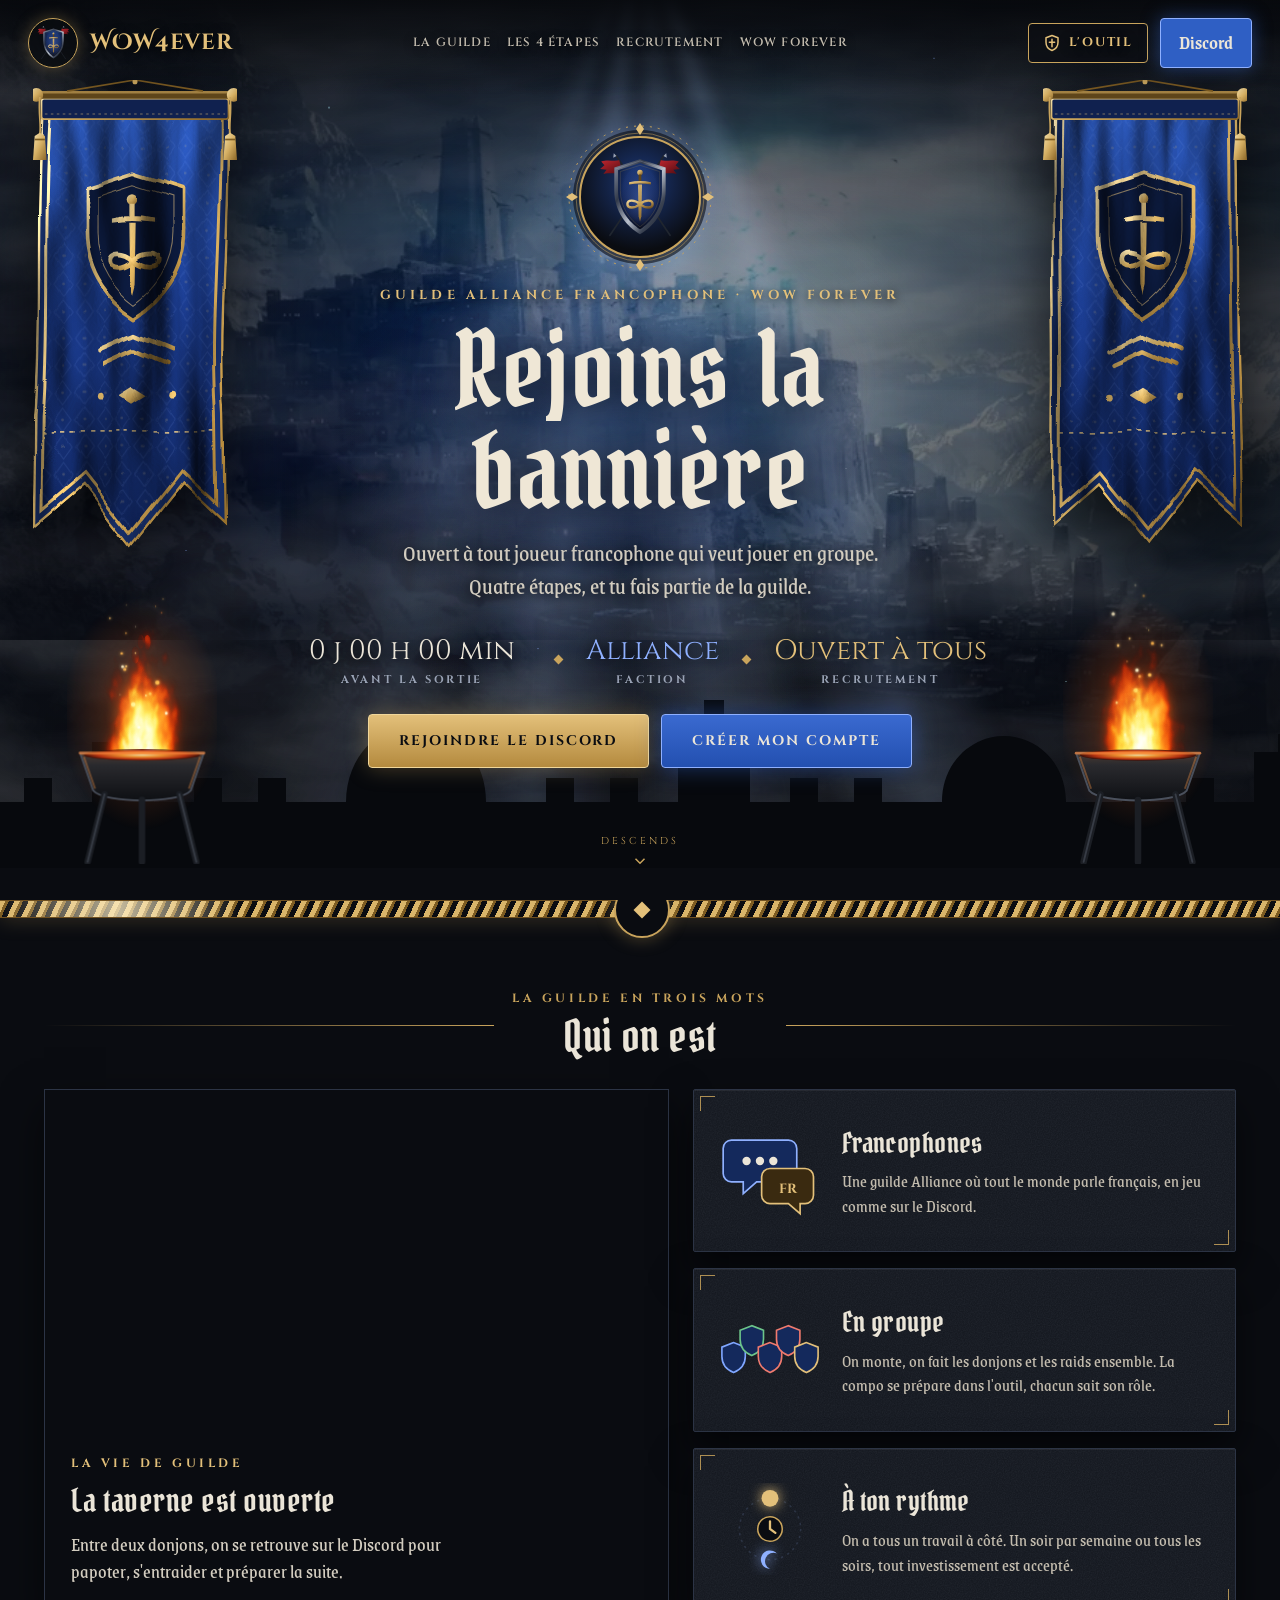
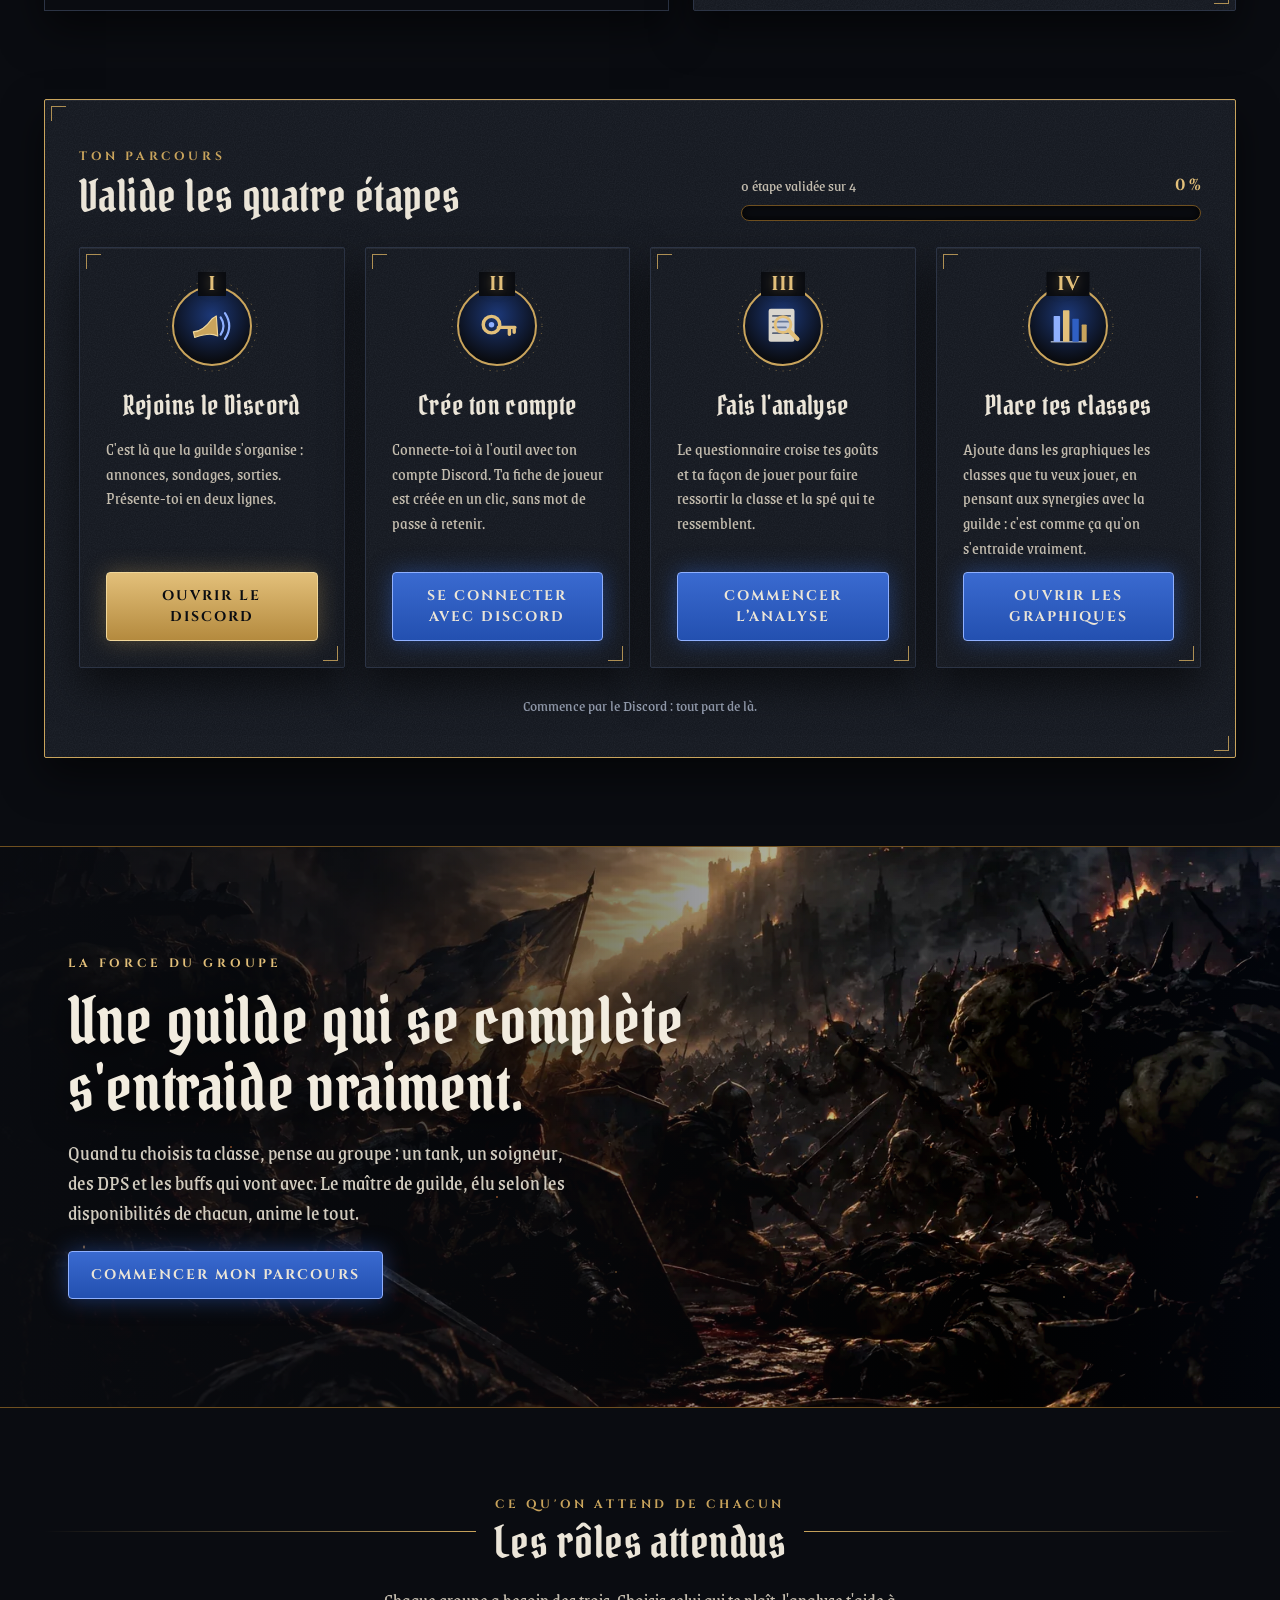
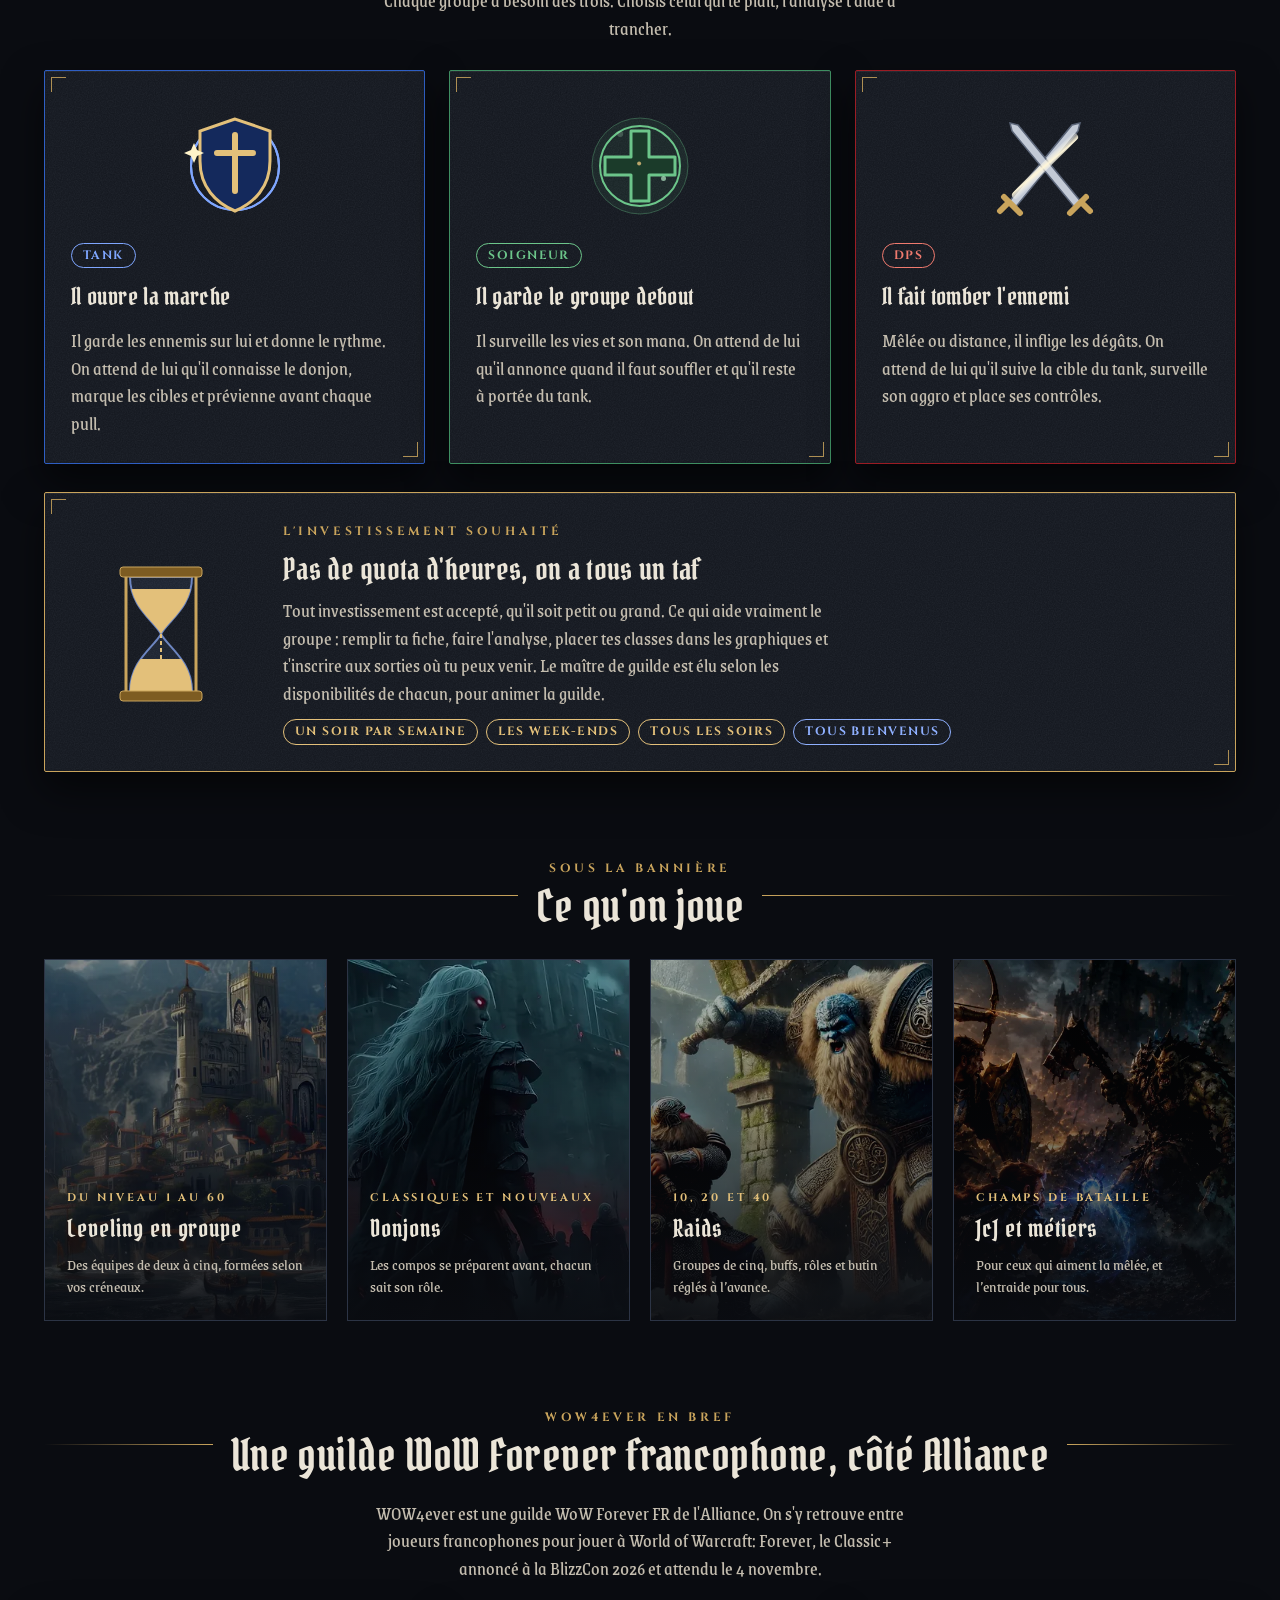
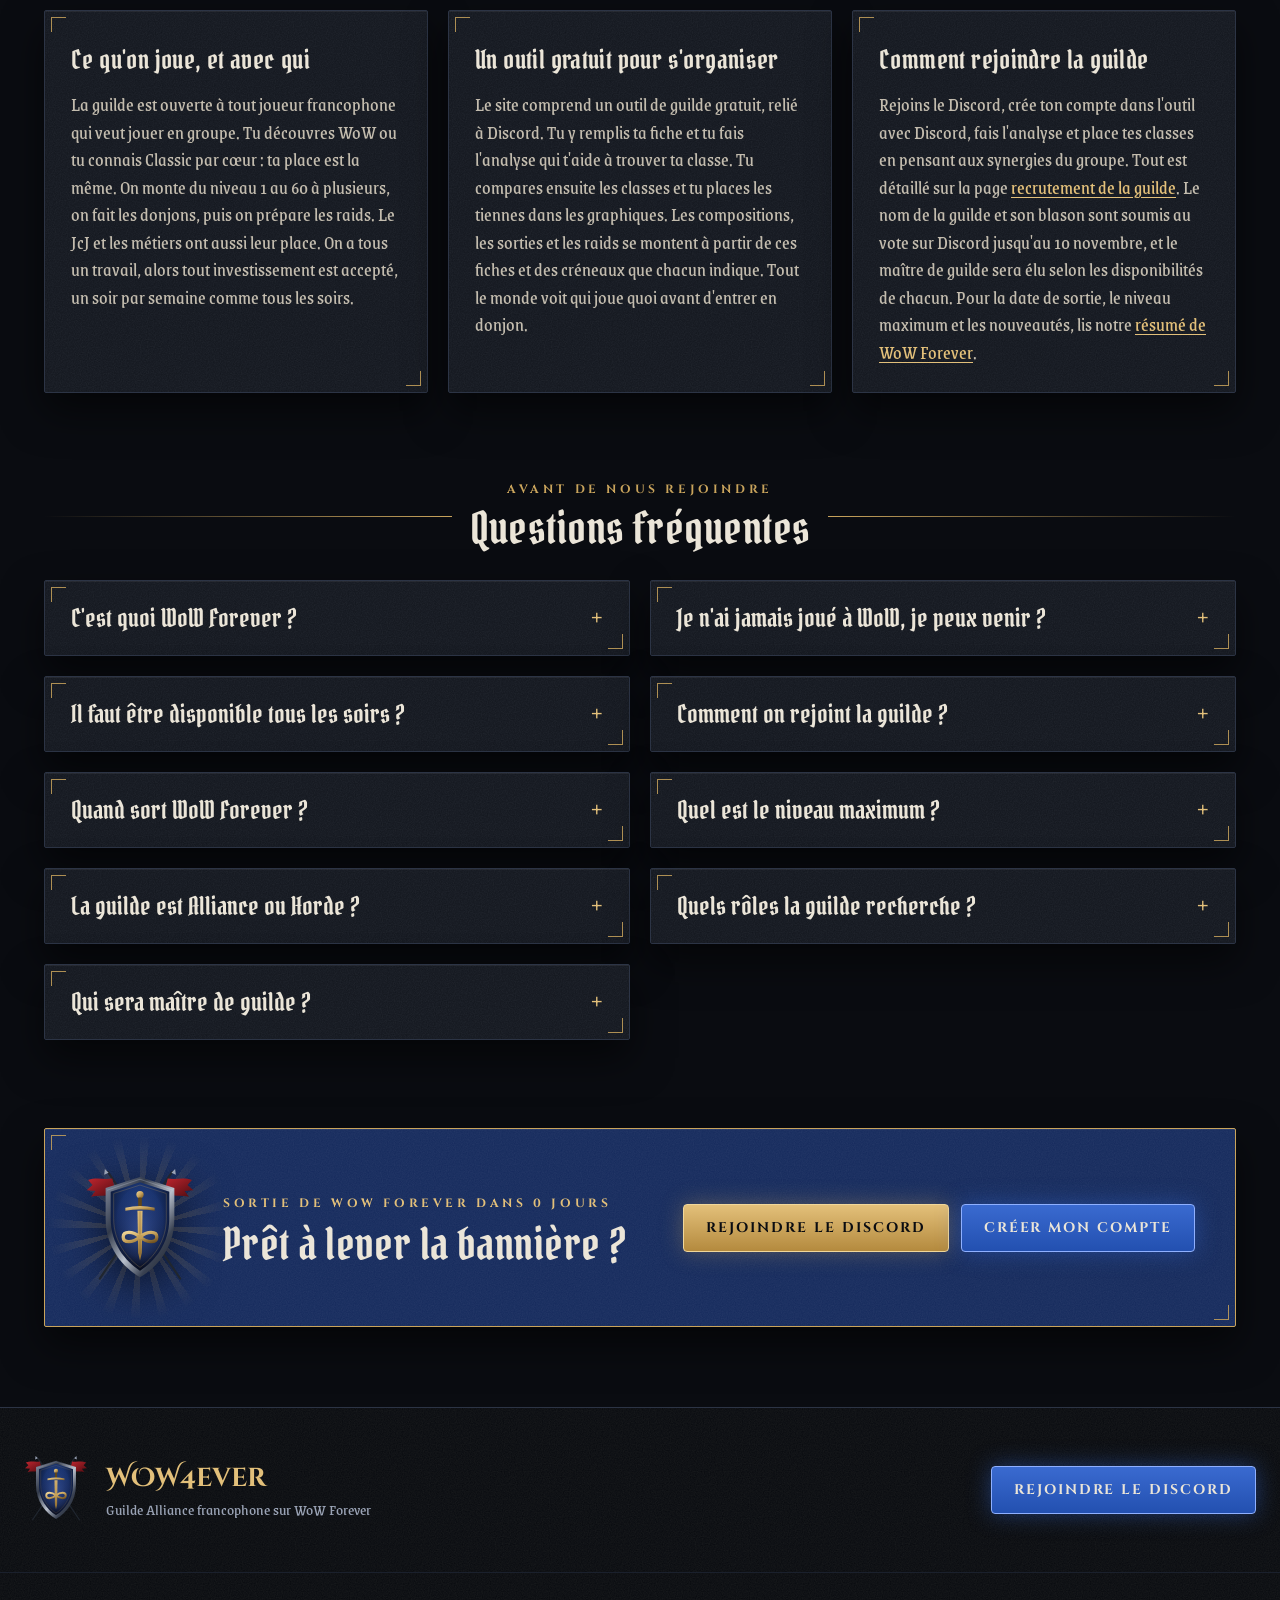
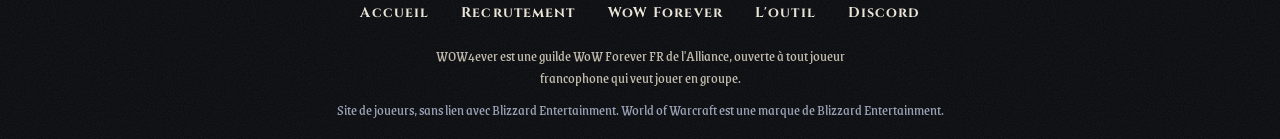
==== commit 857477a5: "Connexion Discord rétablie pour les joueurs, vote nom et blason jusqu'au 10 novembre Annule « plus d" ====
--- a/index.html
+++ b/index.html
@@ -532,7 +532,7 @@
 </article>
 <article class="b-card v-txt-card">
 <h3 class="b-cz" style="margin: 0; font-size: 26px">Comment rejoindre la guilde</h3>
-<p style="margin: 0; color: #c3bcae">Rejoins le Discord, crée ton compte dans l'outil avec Discord, fais l'analyse et place tes classes en pensant aux synergies du groupe. Tout est détaillé sur la page <a href="/recrutement/">recrutement de la guilde</a>. Le nom de la guilde et son blason sont soumis au vote sur Discord jusqu'au 28 octobre, et le maître de guilde sera élu selon les disponibilités de chacun. Pour la date de sortie, le niveau maximum et les nouveautés, lis notre <a href="/wow-forever/">résumé de WoW Forever</a>.</p>
+<p style="margin: 0; color: #c3bcae">Rejoins le Discord, crée ton compte dans l'outil avec Discord, fais l'analyse et place tes classes en pensant aux synergies du groupe. Tout est détaillé sur la page <a href="/recrutement/">recrutement de la guilde</a>. Le nom de la guilde et son blason sont soumis au vote sur Discord jusqu'au 10 novembre, et le maître de guilde sera élu selon les disponibilités de chacun. Pour la date de sortie, le niveau maximum et les nouveautés, lis notre <a href="/wow-forever/">résumé de WoW Forever</a>.</p>
 </article>
 </div>
 </section>
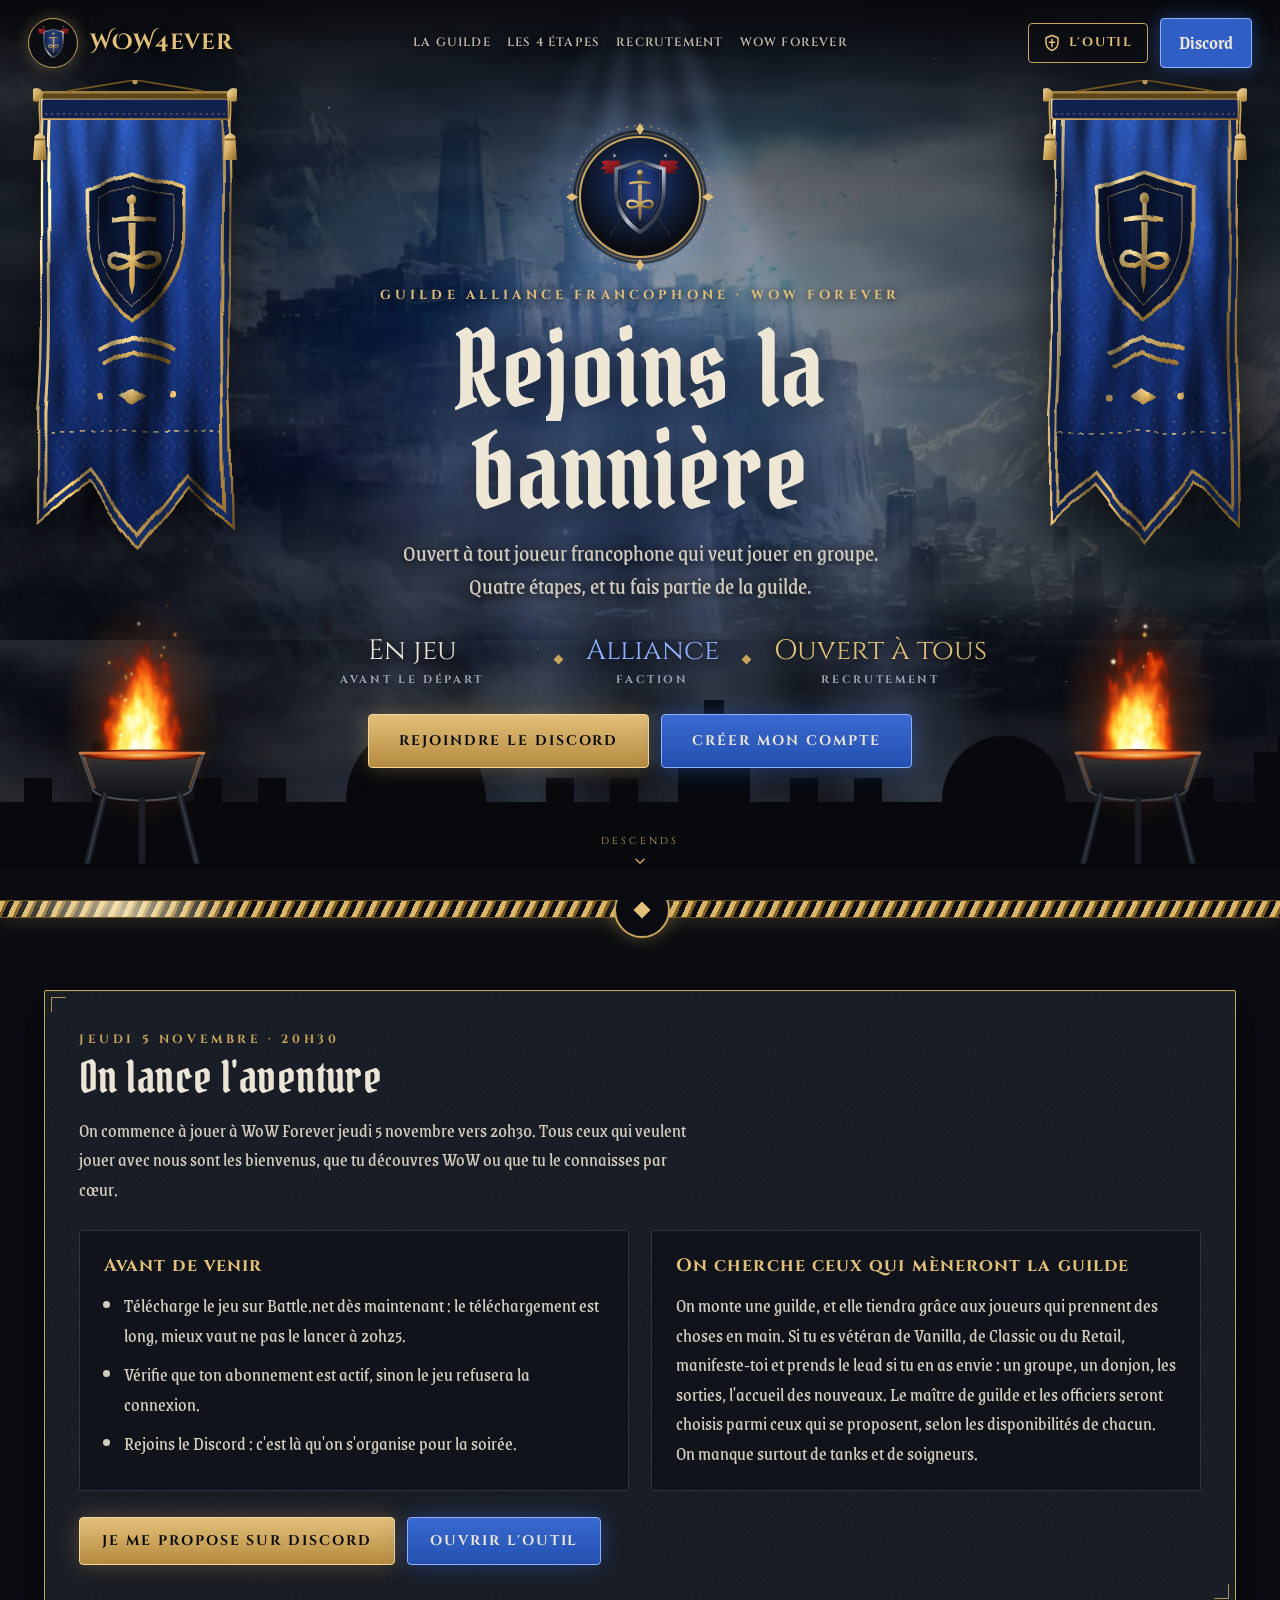
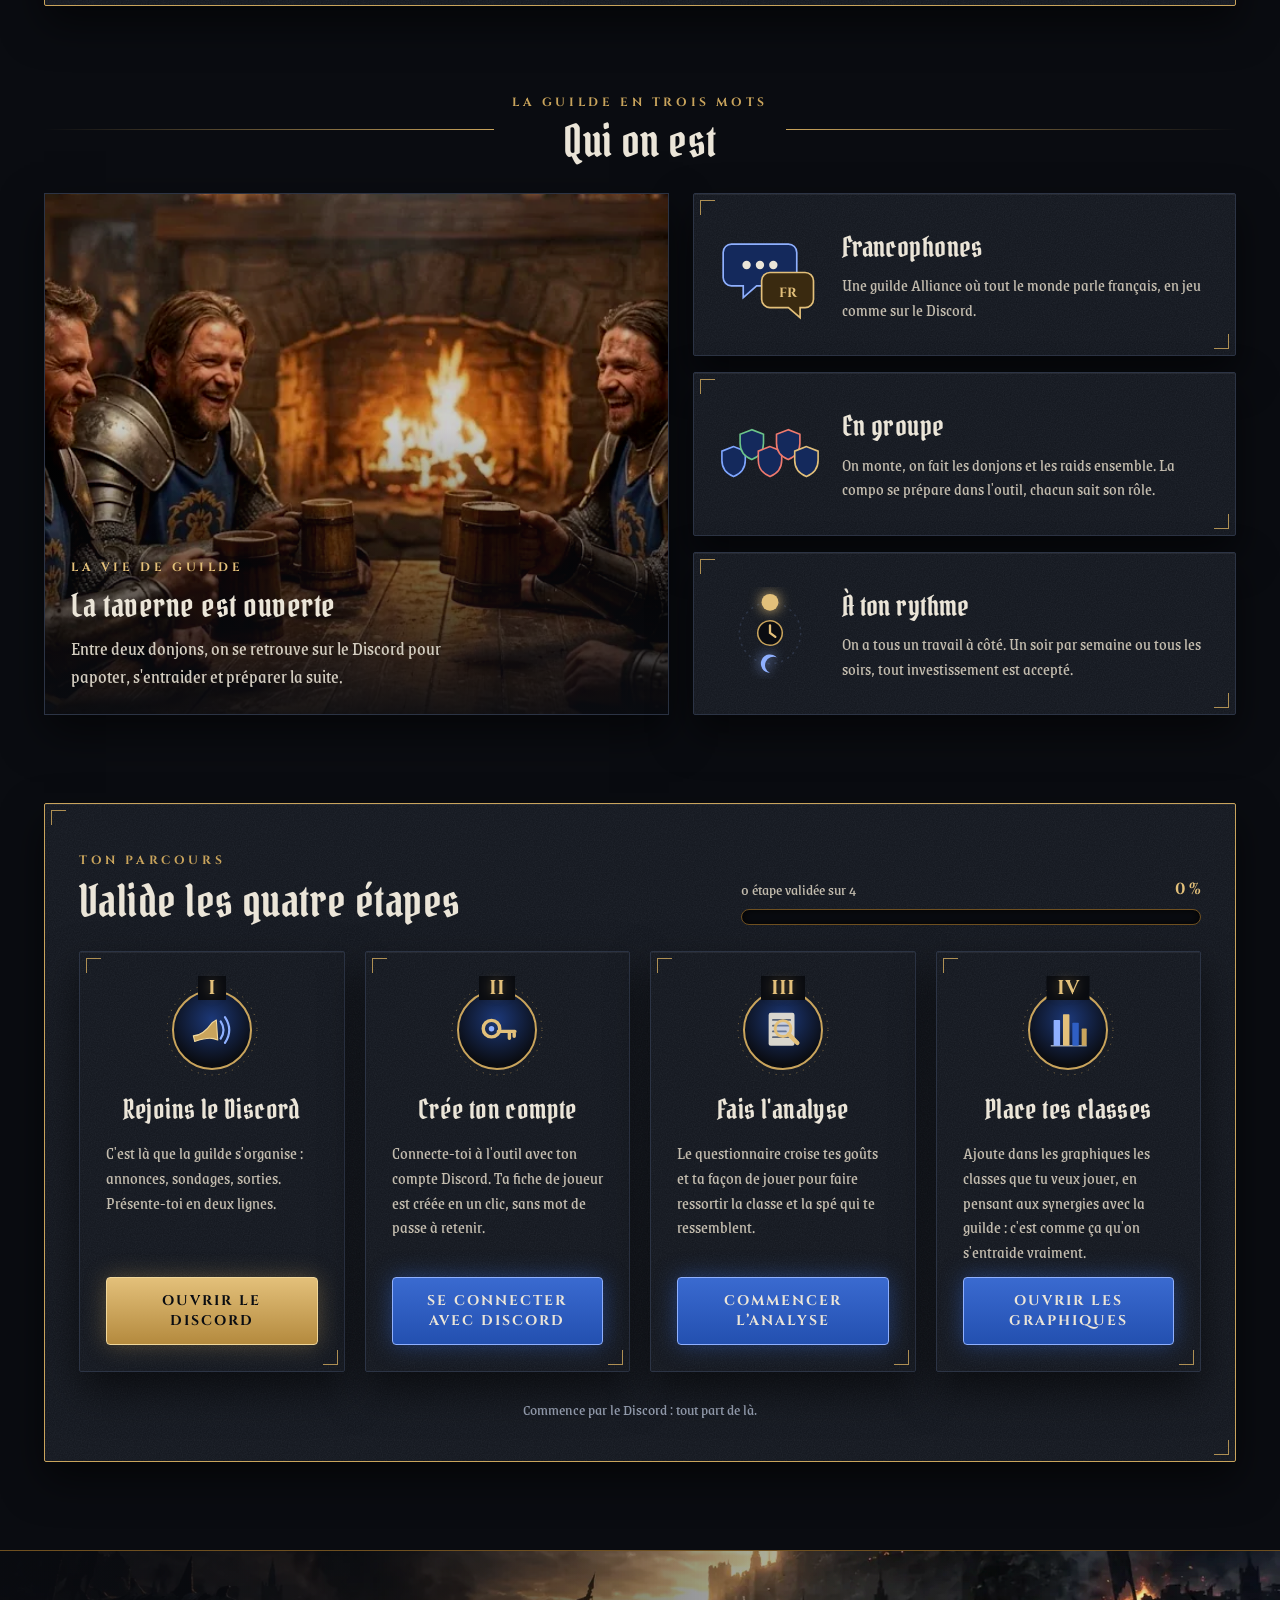
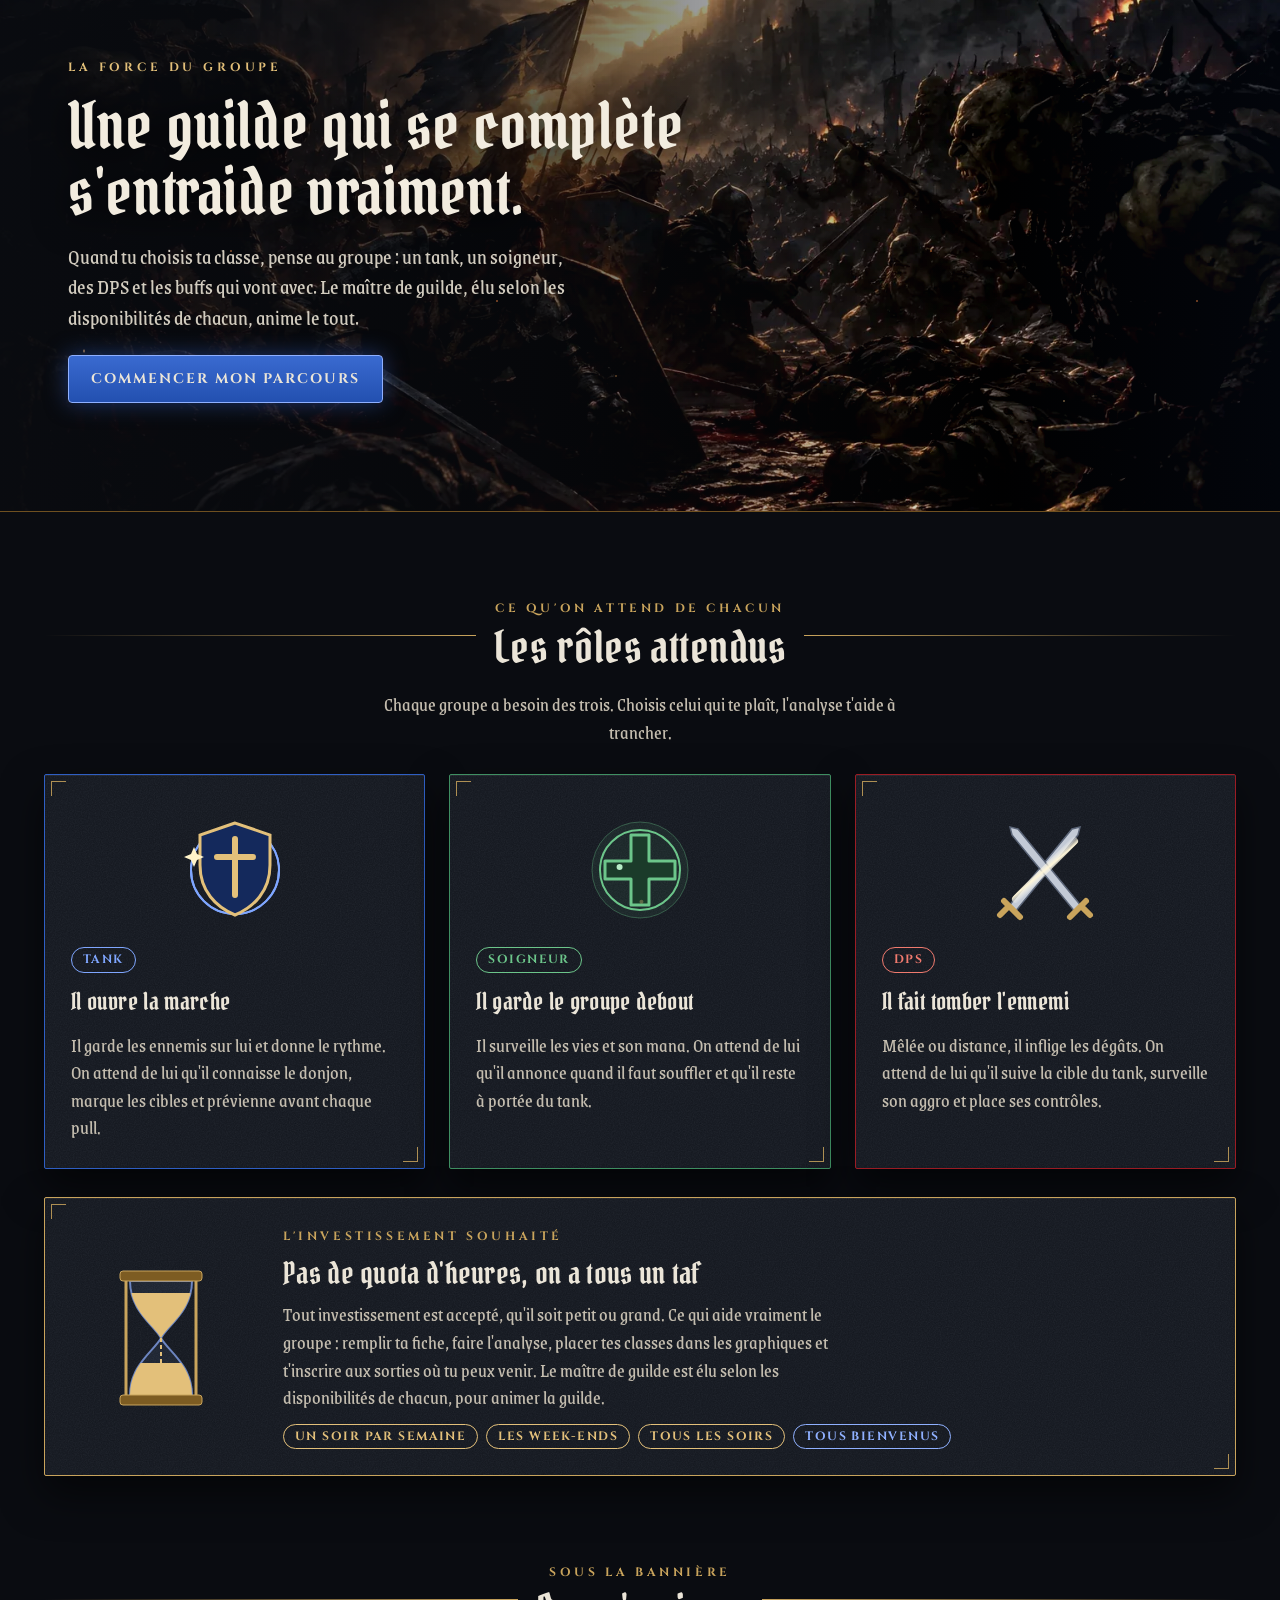
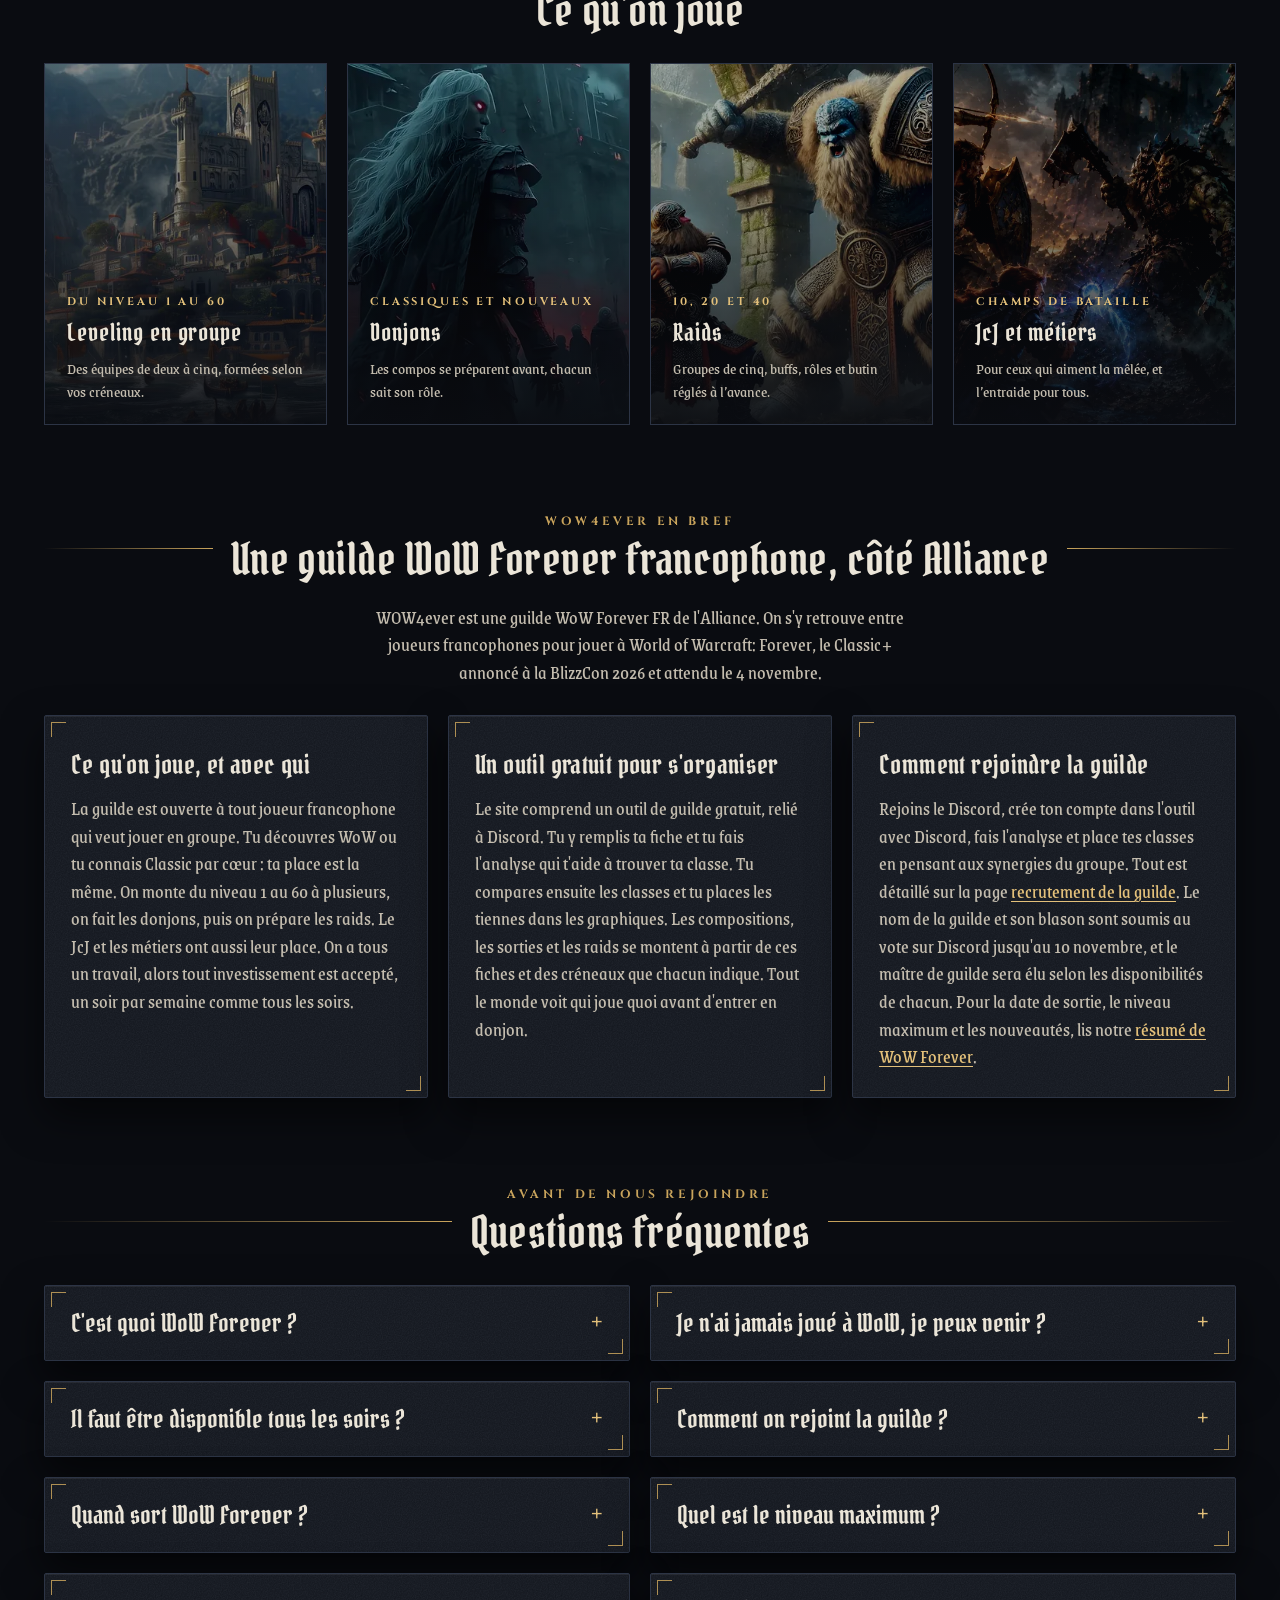
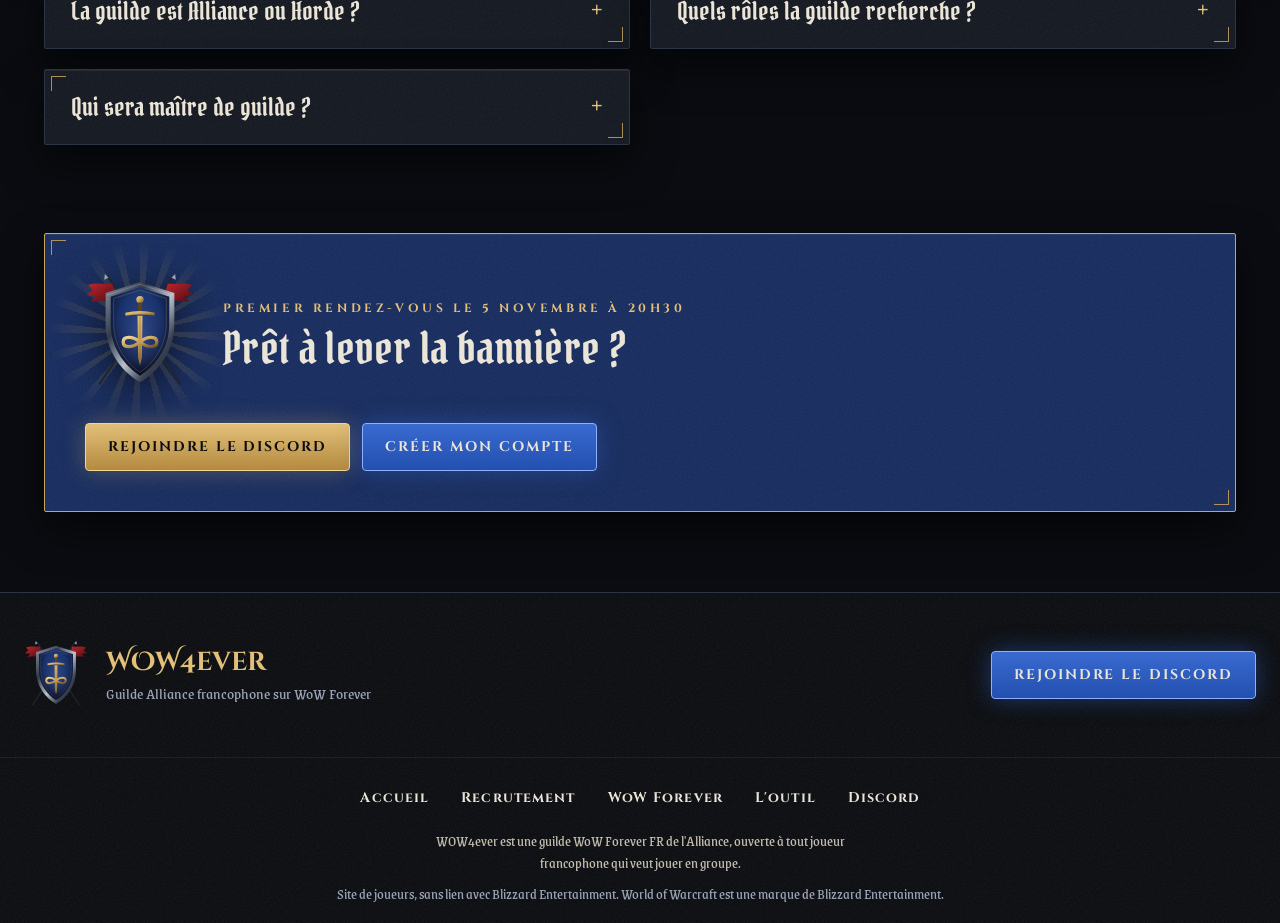
==== commit 921b759a: "Annonce du lancement du 5 novembre à 20h30 (accueil et outil) Accueil : ruban dans le haut de page, " ====
--- a/index.html
+++ b/index.html
@@ -317,8 +317,9 @@
 <span class="b-sur" style="font-size: 13px; letter-spacing: .32em; color: #e3c07a; text-shadow: 0 2px 10px rgba(0,0,0,.9)">GUILDE ALLIANCE FRANCOPHONE · WOW FOREVER</span>
 <h1 class="b-h1" aria-label="Rejoins la bannière"><span class="b-word" aria-hidden="true"><span class="b-ch" style="animation-delay: 0.15s, 1.40s">R</span><span class="b-ch" style="animation-delay: 0.20s, 1.47s">e</span><span class="b-ch" style="animation-delay: 0.24s, 1.54s">j</span><span class="b-ch" style="animation-delay: 0.29s, 1.61s">o</span><span class="b-ch" style="animation-delay: 0.33s, 1.68s">i</span><span class="b-ch" style="animation-delay: 0.38s, 1.75s">n</span><span class="b-ch" style="animation-delay: 0.42s, 1.82s">s</span></span><span class="b-word" aria-hidden="true"><span class="b-ch" style="animation-delay: 0.46s, 1.89s">l</span><span class="b-ch" style="animation-delay: 0.51s, 1.96s">a</span></span><span class="b-word" aria-hidden="true"><span class="b-ch" style="animation-delay: 0.55s, 2.03s">b</span><span class="b-ch" style="animation-delay: 0.60s, 2.10s">a</span><span class="b-ch" style="animation-delay: 0.65s, 2.17s">n</span><span class="b-ch" style="animation-delay: 0.69s, 2.24s">n</span><span class="b-ch" style="animation-delay: 0.73s, 2.31s">i</span><span class="b-ch" style="animation-delay: 0.78s, 2.38s">è</span><span class="b-ch" style="animation-delay: 0.82s, 2.45s">r</span><span class="b-ch" style="animation-delay: 0.87s, 2.52s">e</span></span></h1>
 <p style="margin: 0; max-width: 46ch; font-size: 23px; line-height: 1.45; color: #d2ccbf; text-shadow: 0 2px 12px rgba(0,0,0,.9)">Ouvert à tout joueur francophone qui veut jouer en groupe. Quatre étapes, et tu fais partie de la guilde.</p>
+<a class="v-soir" href="#ce-soir" data-until="2026-11-06T04:00:00+01:00" style="margin-top: 6px; display: inline-flex; flex-wrap: wrap; justify-content: center; align-items: center; gap: 6px 14px; padding: 10px 20px; border: 1px solid #c9a45c; border-radius: 4px; background: rgba(10,12,17,.72); color: #ebe5d8; text-decoration: none; font-family: 'Cinzel', Georgia, serif; font-size: 14px; letter-spacing: .12em; box-shadow: 0 0 22px rgba(201,164,92,.3)"><b style="color: #e3c07a">CE SOIR, 20H30</b><span>ON LANCE L'AVENTURE ENSEMBLE</span><span style="color: #8fb0ff; text-decoration: underline">LIRE L'ANNONCE</span></a>
 <dl class="v-stats" style="margin: 14px 0 0; display: flex; flex-wrap: wrap; justify-content: center; align-items: center; gap: 10px 55px">
-<div style="display: flex; flex-direction: column-reverse"><dt style="font-family: 'Cinzel', Georgia, serif; font-size: 11px; font-weight: 700; letter-spacing: .24em; color: #9aa3b5">AVANT LA SORTIE</dt><dd style="margin: 0; font-family: 'Cinzel', Georgia, serif; font-size: 28px; color: #ebe5d8; text-shadow: 0 2px 12px rgba(0,0,0,.9)"><span data-countdown></span></dd></div>
+<div style="display: flex; flex-direction: column-reverse"><dt style="font-family: 'Cinzel', Georgia, serif; font-size: 11px; font-weight: 700; letter-spacing: .24em; color: #9aa3b5">AVANT LE DÉPART</dt><dd style="margin: 0; font-family: 'Cinzel', Georgia, serif; font-size: 28px; color: #ebe5d8; text-shadow: 0 2px 12px rgba(0,0,0,.9)"><span data-countdown></span></dd></div>
 <div style="display: flex; flex-direction: column-reverse"><dt style="font-family: 'Cinzel', Georgia, serif; font-size: 11px; font-weight: 700; letter-spacing: .24em; color: #9aa3b5">FACTION</dt><dd style="margin: 0; font-family: 'Cinzel', Georgia, serif; font-size: 28px; color: #8fb0ff; text-shadow: 0 2px 12px rgba(0,0,0,.9)">Alliance</dd></div>
 <div style="display: flex; flex-direction: column-reverse"><dt style="font-family: 'Cinzel', Georgia, serif; font-size: 11px; font-weight: 700; letter-spacing: .24em; color: #9aa3b5">RECRUTEMENT</dt><dd style="margin: 0; font-family: 'Cinzel', Georgia, serif; font-size: 28px; color: #e3c07a; text-shadow: 0 2px 12px rgba(0,0,0,.9)">Ouvert à tous</dd></div>
 </dl>
@@ -336,6 +337,25 @@
 </div>
 
 <main style="max-width: 1240px; margin: 0 auto; padding: 72px 24px 80px; box-sizing: border-box; display: flex; flex-direction: column; gap: 88px">
+
+<section id="ce-soir" class="b-reveal b-card" style="padding: 40px 34px; border-color: #c9a45c; display: flex; flex-direction: column; gap: 26px; scroll-margin-top: 90px">
+<div><div class="b-sur">JEUDI 5 NOVEMBRE · 20H30</div><h2 class="b-h2">On lance l'aventure</h2>
+<p style="margin: 14px 0 0; max-width: 68ch; font-size: 19px; line-height: 1.55; color: #d2ccbf">On commence à jouer à WoW Forever jeudi 5 novembre vers 20h30. Tous ceux qui veulent jouer avec nous sont les bienvenus, que tu découvres WoW ou que tu le connaisses par cœur.</p></div>
+<div style="display: grid; grid-template-columns: repeat(auto-fit, minmax(min(100%, 300px), 1fr)); gap: 22px">
+<div style="padding: 22px 24px; border: 1px solid #2c3445; border-radius: 2px; background: rgba(10,12,17,.55)">
+<h3 style="margin: 0 0 12px; font-family: 'Cinzel', Georgia, serif; font-weight: 700; font-size: 18px; letter-spacing: .06em; color: #e3c07a">Avant de venir</h3>
+<ul style="margin: 0; padding-left: 20px; display: flex; flex-direction: column; gap: 10px; line-height: 1.55; color: #d2ccbf">
+<li>Télécharge le jeu sur Battle.net dès maintenant : le téléchargement est long, mieux vaut ne pas le lancer à 20h25.</li>
+<li>Vérifie que ton abonnement est actif, sinon le jeu refusera la connexion.</li>
+<li>Rejoins le Discord : c'est là qu'on s'organise pour la soirée.</li>
+</ul></div>
+<div style="padding: 22px 24px; border: 1px solid #2c3445; border-radius: 2px; background: rgba(10,12,17,.55)">
+<h3 style="margin: 0 0 12px; font-family: 'Cinzel', Georgia, serif; font-weight: 700; font-size: 18px; letter-spacing: .06em; color: #e3c07a">On cherche ceux qui mèneront la guilde</h3>
+<p style="margin: 0; line-height: 1.55; color: #d2ccbf">On monte une guilde, et elle tiendra grâce aux joueurs qui prennent des choses en main. Si tu es vétéran de Vanilla, de Classic ou du Retail, manifeste-toi et prends le lead si tu en as envie : un groupe, un donjon, les sorties, l'accueil des nouveaux. Le maître de guilde et les officiers seront choisis parmi ceux qui se proposent, selon les disponibilités de chacun. On manque surtout de tanks et de soigneurs.</p>
+</div>
+</div>
+<div style="display: flex; flex-wrap: wrap; gap: 12px"><a class="b-btn b-gold" href="https://discord.gg/2EJUvwRDWz" target="_blank" rel="noopener" data-discord>JE ME PROPOSE SUR DISCORD</a><a class="b-btn b-blue" href="/outil/" style="display: inline-block; text-decoration: none">OUVRIR L'OUTIL</a></div>
+</section>
 
 <section id="guilde" class="b-reveal" style="display: flex; flex-direction: column; gap: 28px">
 <div class="b-hd"><span></span><div><div class="b-sur">LA GUILDE EN TROIS MOTS</div><h2 class="b-h2">Qui on est</h2></div><span></span></div>
@@ -556,7 +576,7 @@
 <div class="b-sheen"></div>
 <div style="display: flex; align-items: center; gap: 28px">
 <div class="b-float" style="position: relative; width: 110px; height: 117px; flex: none"><div class="b-raysg" style="position: absolute; inset: -40px; border-radius: 999px"></div><img width="110" height="117" loading="lazy" decoding="async" src="/img/blason-wow4ever.svg" alt="" style="position: relative; width: 110px; height: 117px; filter: drop-shadow(0 12px 22px rgba(0,0,0,.6))"></div>
-<div><span class="b-sur" style="color: #e3c07a">SORTIE DE WOW FOREVER DANS <span data-launch></span></span><h2 class="b-h2" style="margin: 6px 0 0">Prêt à lever la bannière ?</h2></div>
+<div><span class="b-sur" style="color: #e3c07a">PREMIER RENDEZ-VOUS LE 5 NOVEMBRE À 20H30</span><h2 class="b-h2" style="margin: 6px 0 0">Prêt à lever la bannière ?</h2></div>
 </div>
 <div style="display: flex; flex-wrap: wrap; gap: 12px">
 <a class="b-btn b-gold" href="https://discord.gg/2EJUvwRDWz" target="_blank" rel="noopener" data-discord>REJOINDRE LE DISCORD</a>
@@ -594,7 +614,7 @@
   var SWIPE = {"deck_perso": 10, "deck_joueur": 8, "deck_groupe": 6, "deck_social": 6, "sons_duree": 9, "deck_royaume": 10, "deck_raid": 8, "deck_jcj": 10, "in_crit": 8, "in_embuscade": 7, "rf_gestes": 8};
   var TIER = ["genres", "jo_tier", "mo_tier", "ve_tier", "souvenir", "pvp_frustre", "hc_risques", "fatigue", "ry_tier", "ra_role", "in_tier"];
   var LABELS = [["OUVRIR LE DISCORD", "DISCORD REJOINT"], ["SE CONNECTER AVEC DISCORD", "COMPTE CRÉÉ"], ["COMMENCER L’ANALYSE", "ANALYSE FAITE"], ["OUVRIR LES GRAPHIQUES", "CLASSES PLACÉES"]];
-  var DEADLINE = new Date("2026-11-04T00:00:00+01:00").getTime();
+  var DEADLINE = new Date("2026-11-05T20:30:00+01:00").getTime();
   var still = !!(W.matchMedia && W.matchMedia("(prefers-reduced-motion: reduce)").matches);
   var wideMq = W.matchMedia ? W.matchMedia("(min-width: 981px)") : { matches: true };
   var $$ = function (s, r) { return Array.prototype.slice.call((r || D).querySelectorAll(s)); };
@@ -718,8 +738,8 @@
   function tick() {
     var dl = Math.max(0, DEADLINE - Date.now());
     var lj = Math.floor(dl / 864e5), lh = Math.floor(dl % 864e5 / 36e5), lm = Math.floor(dl % 36e5 / 6e4);
-    $$("[data-countdown]").forEach(function (e) { e.textContent = lj + " j " + pad(lh) + " h " + pad(lm) + " min"; });
-    $$("[data-launch]").forEach(function (e) { e.textContent = lj + " JOURS"; });
+    $$("[data-countdown]").forEach(function (e) { e.textContent = dl <= 0 ? "En jeu" : (lj ? lj + " j " : "") + pad(lh) + " h " + pad(lm) + " min"; });
+    $$("[data-until]").forEach(function (e) { if (Date.now() > new Date(e.getAttribute("data-until")).getTime()) e.remove(); });
   }
   tick();
   setInterval(tick, 30000);
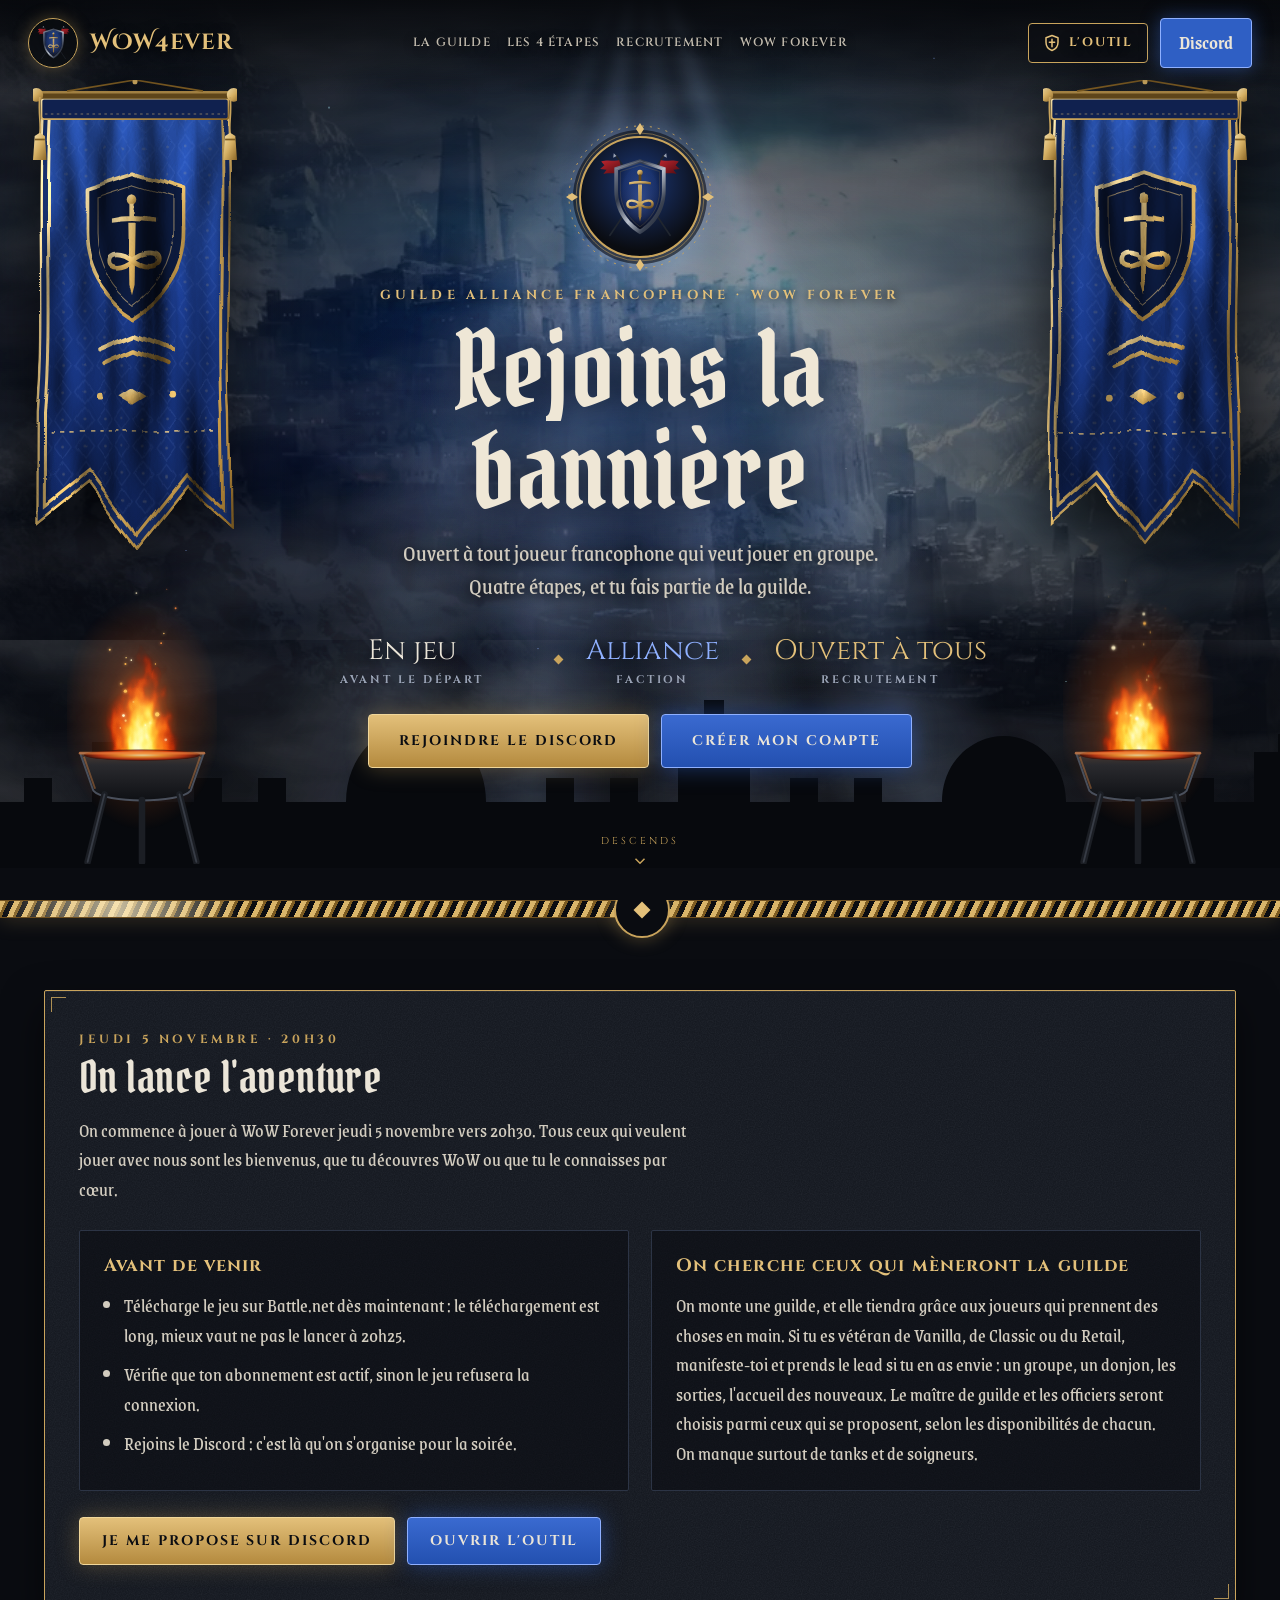
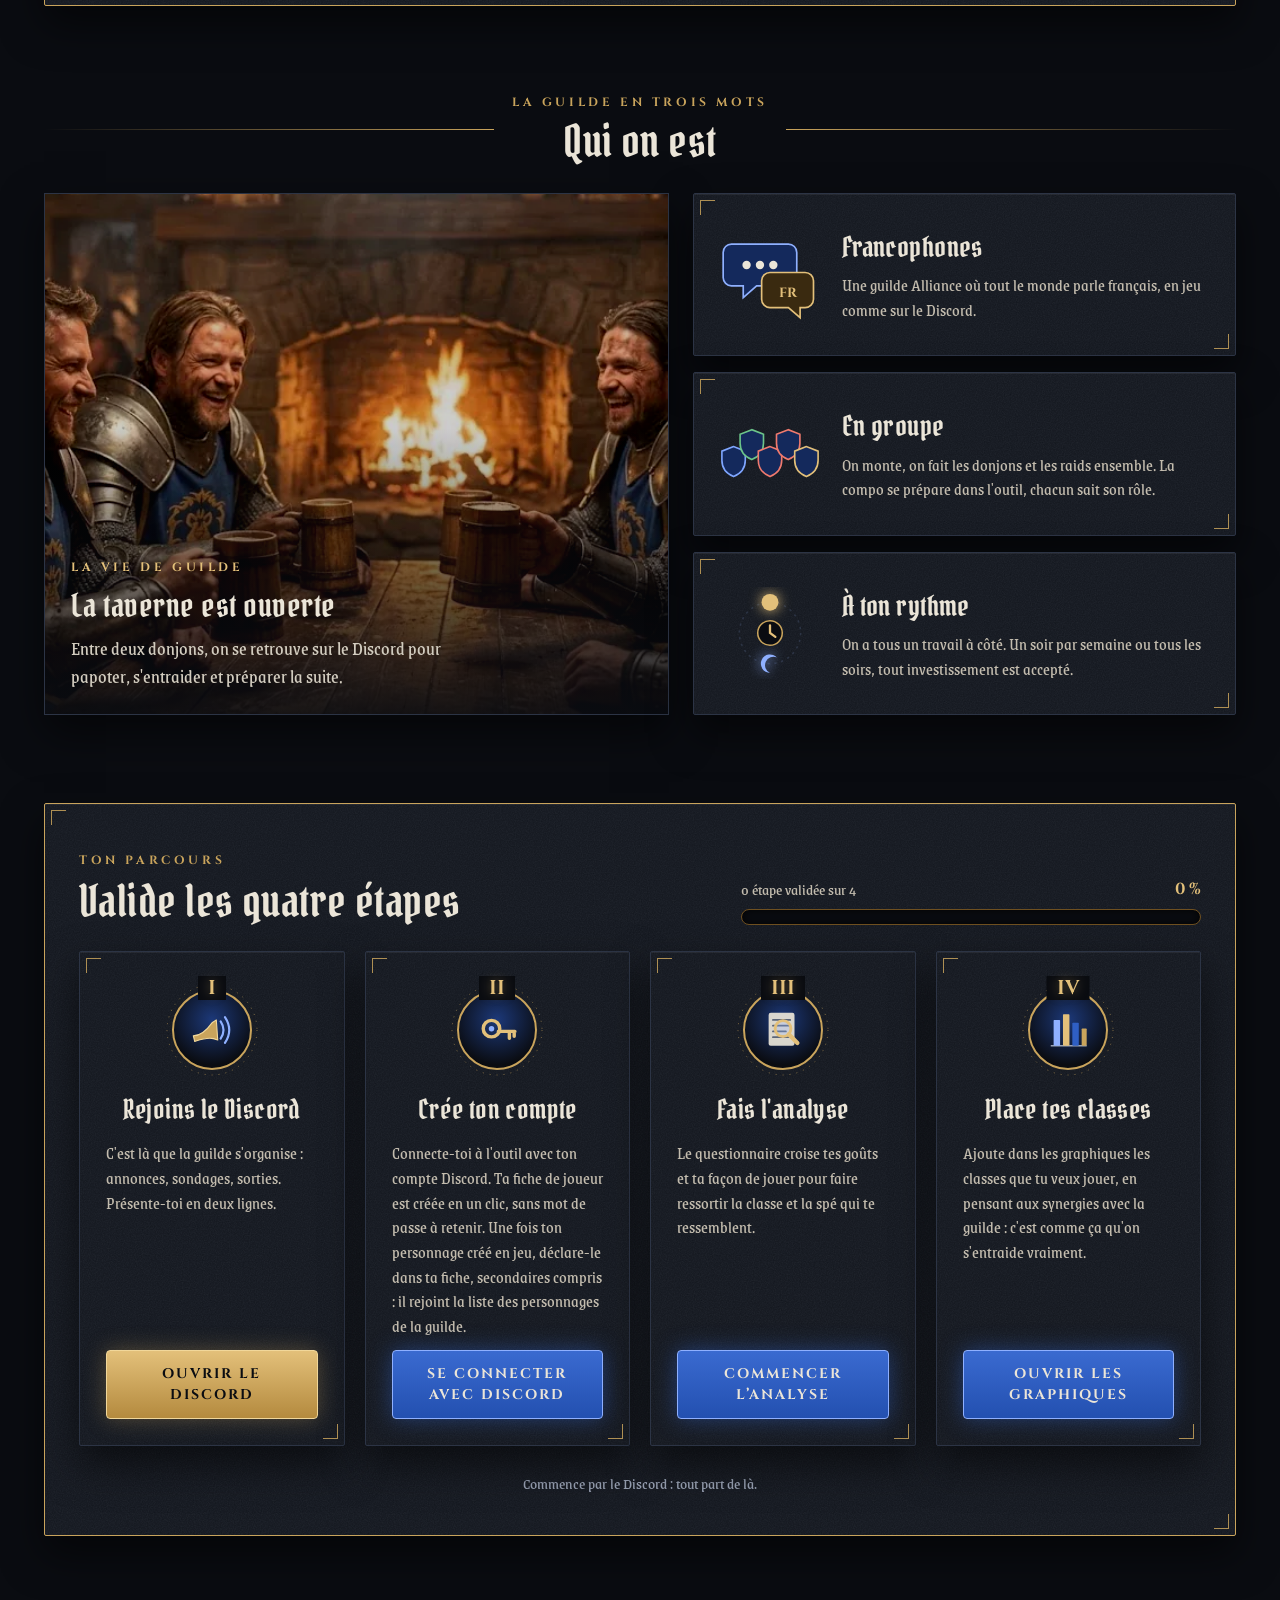
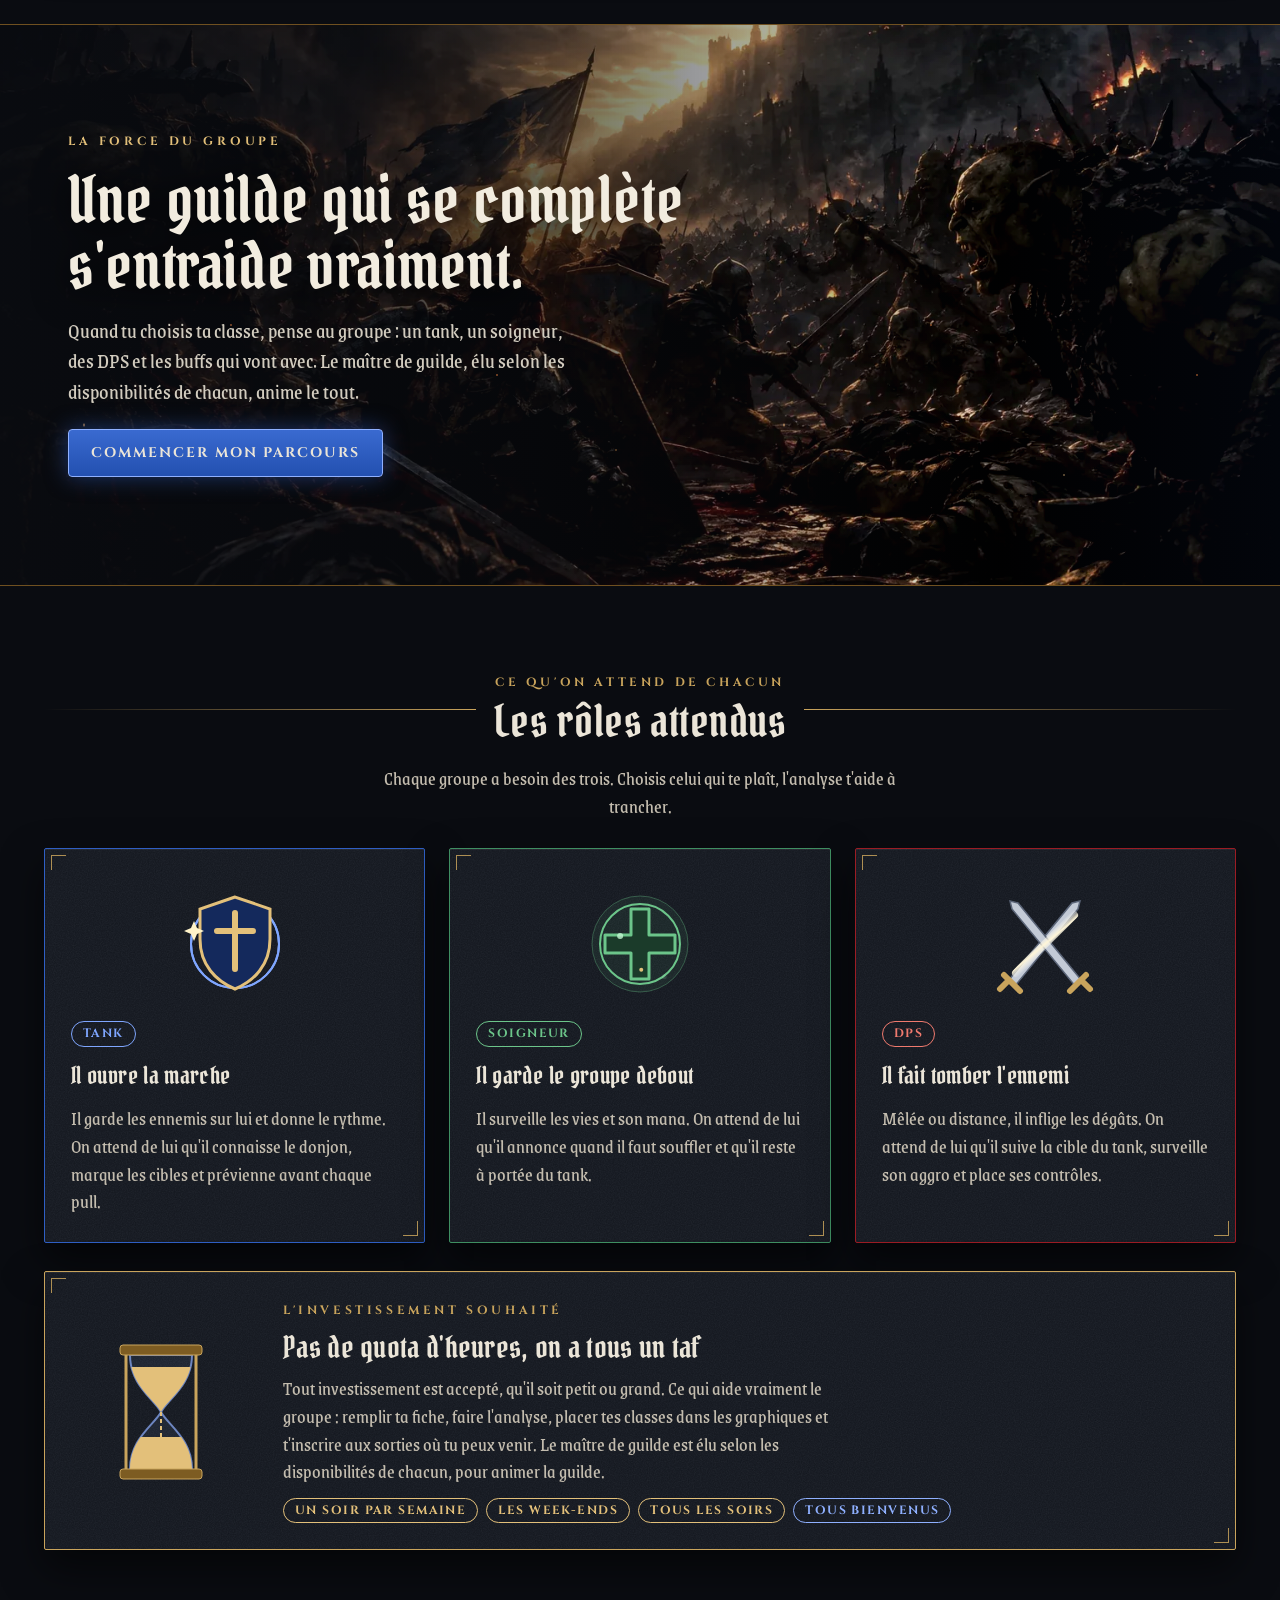
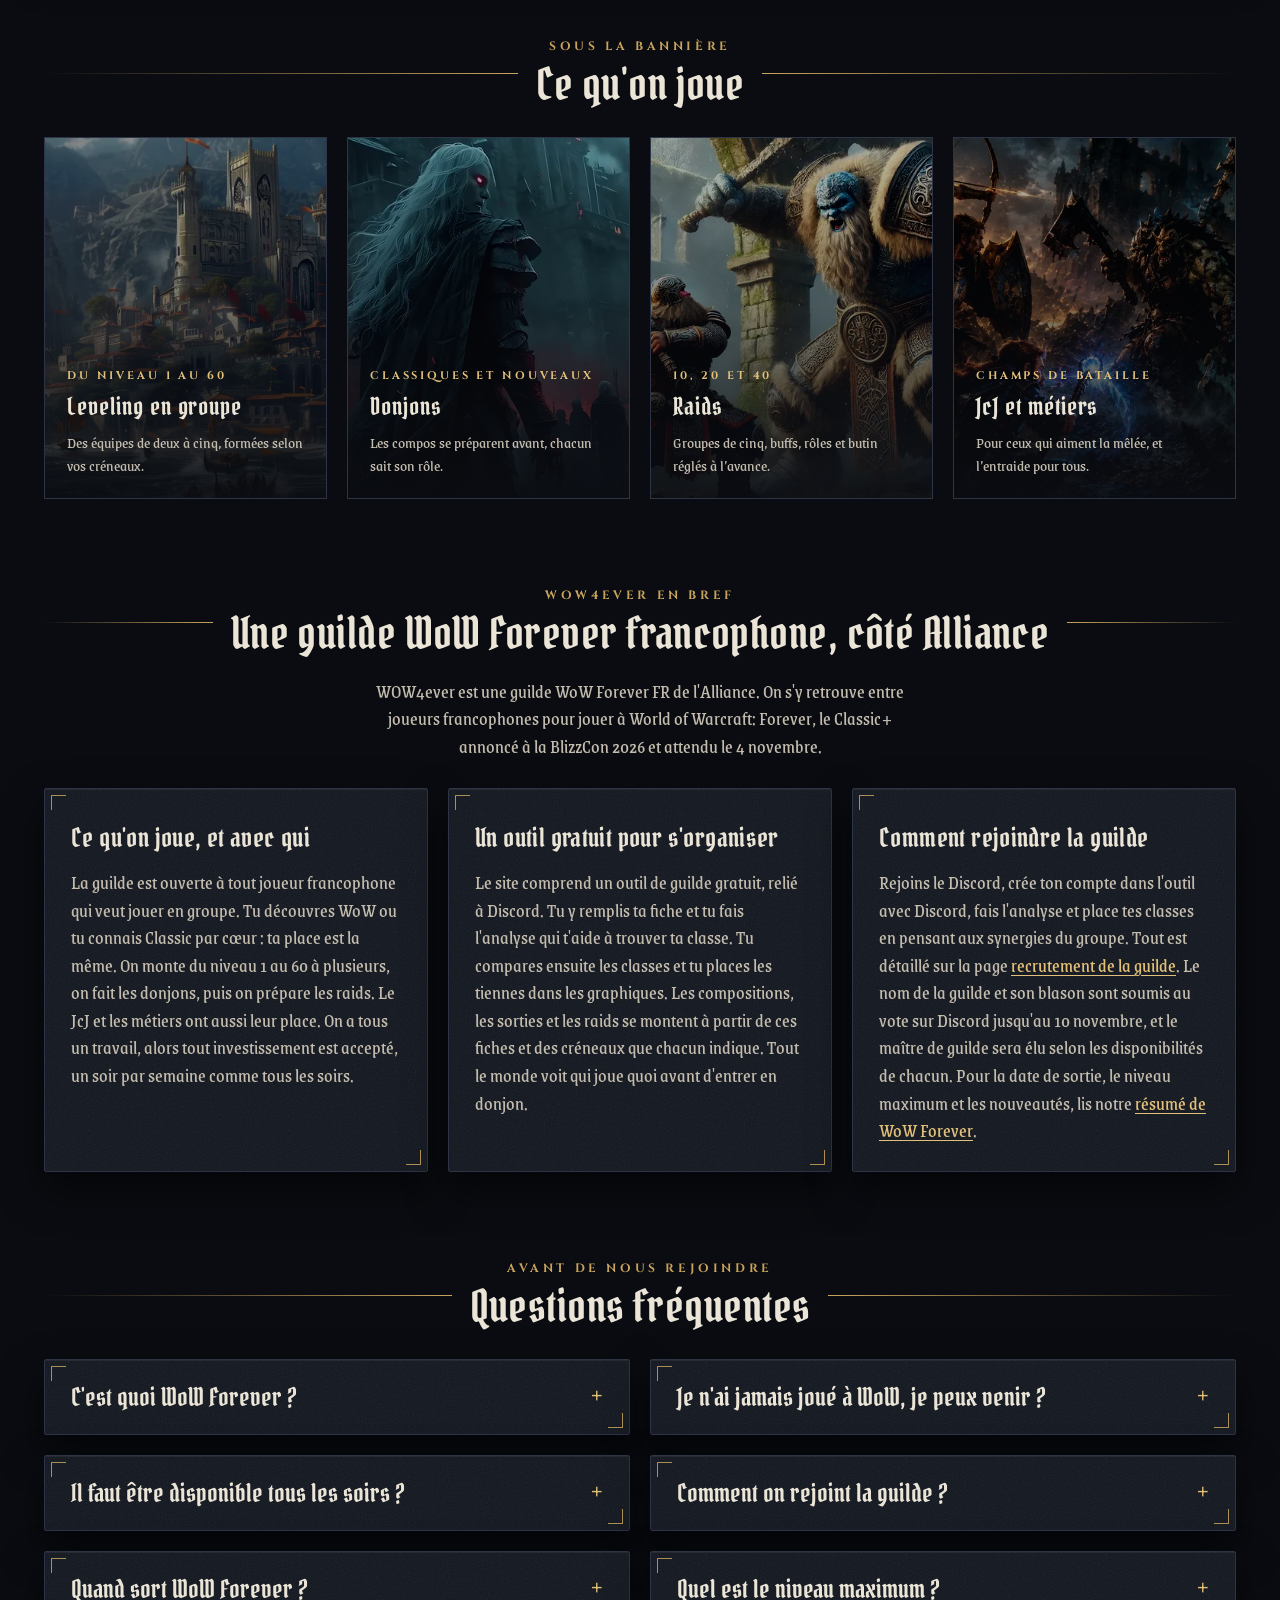
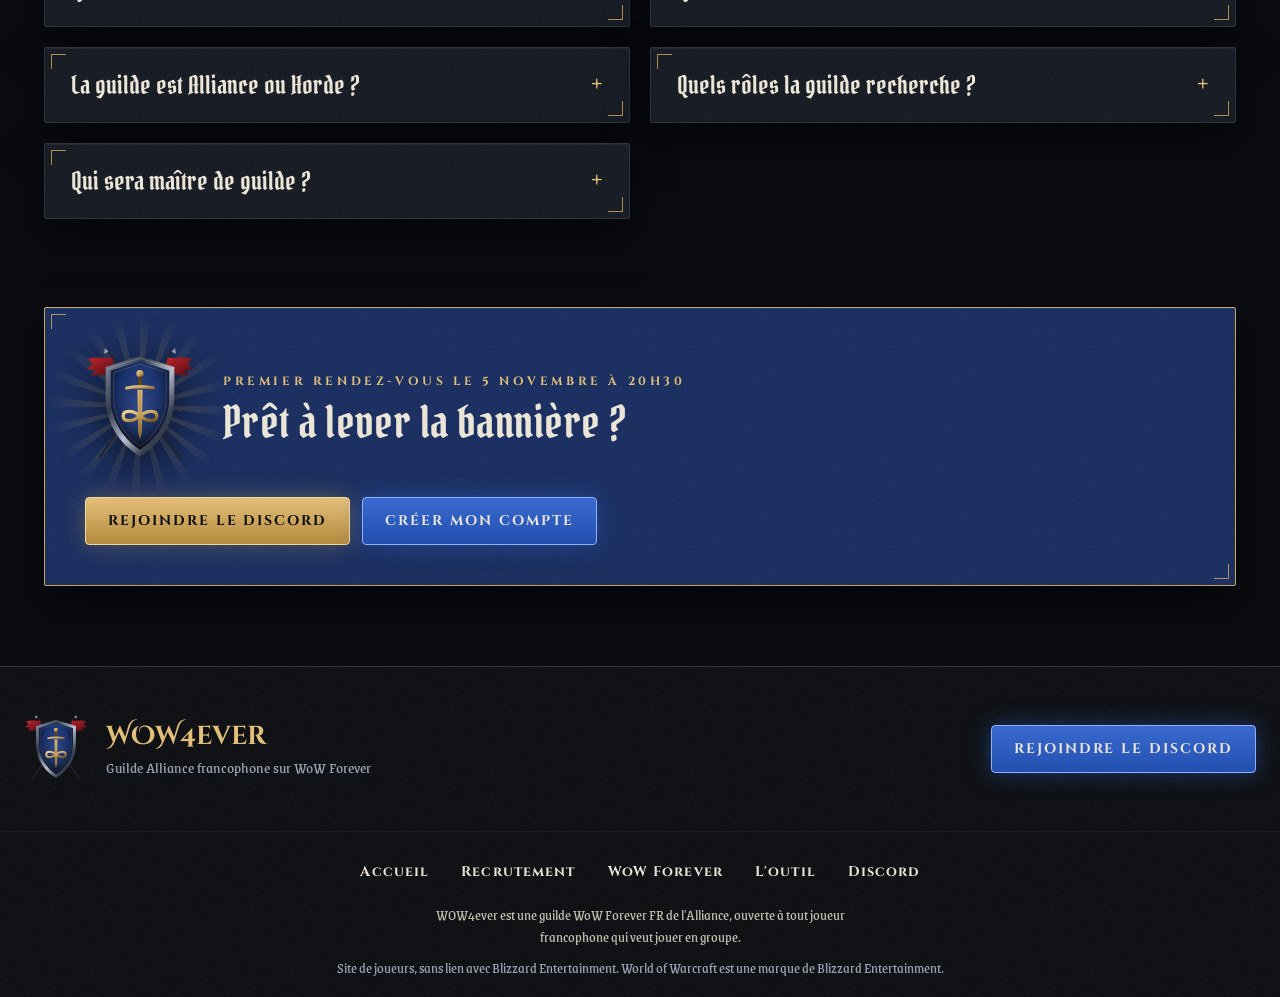
==== commit 2abfcd83: "Liste des personnages de la guilde dans Membres, et son explication sur le site Outil : panneau « Le" ====
--- a/index.html
+++ b/index.html
@@ -34,7 +34,7 @@
 {"@type":"WebSite","@id":"https://wow4ever.github.io/#website","url":"https://wow4ever.github.io/","name":"WOW4ever","alternateName":"Guilde WOW4ever","inLanguage":"fr-FR","publisher":{"@id":"https://wow4ever.github.io/#organization"}},
 {"@type":"Organization","@id":"https://wow4ever.github.io/#organization","name":"WOW4ever","alternateName":"Guilde WOW4ever","url":"https://wow4ever.github.io/","logo":"https://wow4ever.github.io/img/logo-wow4ever.png","description":"Guilde Alliance francophone sur WoW Forever : leveling en groupe, donjons, raids et JcJ.","sameAs":["https://discord.gg/2EJUvwRDWz"]},
 {"@type":"WebPage","@id":"https://wow4ever.github.io/#webpage","url":"https://wow4ever.github.io/","name":"Guilde WoW Forever FR · WOW4ever, Alliance francophone","description":"WOW4ever, guilde Alliance francophone sur WoW Forever (Classic+), sortie le 4 novembre 2026. Débutants et vétérans bienvenus, recrutement sur Discord.","inLanguage":"fr-FR","isPartOf":{"@id":"https://wow4ever.github.io/#website"},"publisher":{"@id":"https://wow4ever.github.io/#organization"},"primaryImageOfPage":{"@type":"ImageObject","url":"https://wow4ever.github.io/og.png","width":1200,"height":630},"about":{"@type":"VideoGame","name":"World of Warcraft: Forever","alternateName":["WoW Forever","Classic+"],"publisher":{"@type":"Organization","name":"Blizzard Entertainment"}}},
-{"@type": "FAQPage", "@id": "https://wow4ever.github.io/#faq", "url": "https://wow4ever.github.io/", "inLanguage": "fr-FR", "isPartOf": {"@id": "https://wow4ever.github.io/#website"}, "mainEntity": [{"@type": "Question", "name": "C'est quoi WoW Forever ?", "acceptedAnswer": {"@type": "Answer", "text": "La version Classic+ de World of Warcraft, qui sort le 4 novembre 2026 : l'esprit du jeu d'origine, avec du nouveau contenu comme des donjons inédits."}}, {"@type": "Question", "name": "Je n'ai jamais joué à WoW, je peux venir ?", "acceptedAnswer": {"@type": "Answer", "text": "Oui. Certains membres découvrent le jeu : on t'aide à choisir ta classe, on monte de niveau en groupe et on explique les donjons avant d'y aller."}}, {"@type": "Question", "name": "Il faut être disponible tous les soirs ?", "acceptedAnswer": {"@type": "Answer", "text": "Non. Chacun indique ses créneaux dans l'outil, et les sorties sont proposées aux moments où le plus de monde peut jouer."}}, {"@type": "Question", "name": "Comment on rejoint la guilde ?", "acceptedAnswer": {"@type": "Answer", "text": "Rejoins le Discord, présente-toi en quelques mots, puis connecte-toi à l'outil avec ton compte Discord pour remplir ta fiche."}}, {"@type": "Question", "name": "Quand sort WoW Forever ?", "acceptedAnswer": {"@type": "Answer", "text": "La sortie est annoncée le 4 novembre 2026. Certaines sources européennes indiquent le 5 novembre, selon le fuseau horaire."}}, {"@type": "Question", "name": "Quel est le niveau maximum ?", "acceptedAnswer": {"@type": "Answer", "text": "Le niveau 60, sur les continents d'origine. L'histoire se situe avant le Cœur du Magma."}}, {"@type": "Question", "name": "La guilde est Alliance ou Horde ?", "acceptedAnswer": {"@type": "Answer", "text": "Alliance. Les Skyborne, nouvelle race de hauts-elfes exilés, sont jouables dans les deux factions, donc aussi chez nous."}}, {"@type": "Question", "name": "Quels rôles la guilde recherche ?", "acceptedAnswer": {"@type": "Answer", "text": "Des tanks, des soigneurs et des DPS, car chaque groupe a besoin des trois. L'analyse de l'outil t'aide à choisir, puis tu places tes classes dans les graphiques."}}, {"@type": "Question", "name": "Qui sera maître de guilde ?", "acceptedAnswer": {"@type": "Answer", "text": "Personne n'est désigné d'avance. Le maître de guilde est élu selon les disponibilités de chacun, pour animer la guilde."}}]}
+{"@type": "FAQPage", "@id": "https://wow4ever.github.io/#faq", "url": "https://wow4ever.github.io/", "inLanguage": "fr-FR", "isPartOf": {"@id": "https://wow4ever.github.io/#website"}, "mainEntity": [{"@type": "Question", "name": "C'est quoi WoW Forever ?", "acceptedAnswer": {"@type": "Answer", "text": "La version Classic+ de World of Warcraft, qui sort le 4 novembre 2026 : l'esprit du jeu d'origine, avec du nouveau contenu comme des donjons inédits."}}, {"@type": "Question", "name": "Je n'ai jamais joué à WoW, je peux venir ?", "acceptedAnswer": {"@type": "Answer", "text": "Oui. Certains membres découvrent le jeu : on t'aide à choisir ta classe, on monte de niveau en groupe et on explique les donjons avant d'y aller."}}, {"@type": "Question", "name": "Il faut être disponible tous les soirs ?", "acceptedAnswer": {"@type": "Answer", "text": "Non. Chacun indique ses créneaux dans l'outil, et les sorties sont proposées aux moments où le plus de monde peut jouer."}}, {"@type": "Question", "name": "Comment on rejoint la guilde ?", "acceptedAnswer": {"@type": "Answer", "text": "Rejoins le Discord, présente-toi en quelques mots, puis connecte-toi à l'outil avec ton compte Discord pour remplir ta fiche. Une fois ton personnage créé en jeu, déclare-le dans ta fiche : il apparaît dans la liste des personnages de la guilde."}}, {"@type": "Question", "name": "Quand sort WoW Forever ?", "acceptedAnswer": {"@type": "Answer", "text": "La sortie est annoncée le 4 novembre 2026. Certaines sources européennes indiquent le 5 novembre, selon le fuseau horaire."}}, {"@type": "Question", "name": "Quel est le niveau maximum ?", "acceptedAnswer": {"@type": "Answer", "text": "Le niveau 60, sur les continents d'origine. L'histoire se situe avant le Cœur du Magma."}}, {"@type": "Question", "name": "La guilde est Alliance ou Horde ?", "acceptedAnswer": {"@type": "Answer", "text": "Alliance. Les Skyborne, nouvelle race de hauts-elfes exilés, sont jouables dans les deux factions, donc aussi chez nous."}}, {"@type": "Question", "name": "Quels rôles la guilde recherche ?", "acceptedAnswer": {"@type": "Answer", "text": "Des tanks, des soigneurs et des DPS, car chaque groupe a besoin des trois. L'analyse de l'outil t'aide à choisir, puis tu places tes classes dans les graphiques."}}, {"@type": "Question", "name": "Qui sera maître de guilde ?", "acceptedAnswer": {"@type": "Answer", "text": "Personne n'est désigné d'avance. Le maître de guilde est élu selon les disponibilités de chacun, pour animer la guilde."}}]}
 ]}
 </script>
 <link rel="preload" as="image" href="/img/forteresse-neige-1024.webp" imagesrcset="/img/forteresse-neige-640.webp 640w, /img/forteresse-neige-1024.webp 1024w, /img/forteresse-neige-1600.webp 1600w" imagesizes="(min-width: 1925px) calc(100vw + 180px), 2104px" fetchpriority="high">
@@ -406,7 +406,7 @@
 <span class="v-todo"><svg aria-hidden="true" width="44" height="44" viewBox="0 0 64 64"><circle cx="24" cy="30" r="12" fill="none" stroke="#e3c07a" stroke-width="5"/><path d="M34 34 L58 34 M50 34 v10 M57 34 v7" stroke="#e3c07a" stroke-width="5" stroke-linecap="round"/><circle class="b-pulse" cx="24" cy="30" r="4" fill="#8fb0ff"/></svg></span>
 </span><b class="b-num">II</b></div>
 <h3 class="b-cz" style="margin: 0; font-size: 27px; text-align: center">Crée ton compte</h3>
-<p style="margin: 0; color: #c3bcae; font-size: 17px">Connecte-toi à l'outil avec ton compte Discord. Ta fiche de joueur est créée en un clic, sans mot de passe à retenir.</p>
+<p style="margin: 0; color: #c3bcae; font-size: 17px">Connecte-toi à l'outil avec ton compte Discord. Ta fiche de joueur est créée en un clic, sans mot de passe à retenir. Une fois ton personnage créé en jeu, déclare-le dans ta fiche, secondaires compris : il rejoint la liste des personnages de la guilde.</p>
 <a class="b-btn b-blue" data-stepbtn="1" href="/outil/" style="margin-top: auto">SE CONNECTER AVEC DISCORD</a>
 </article>
 <article class="b-card v-step" data-step="2">
@@ -563,7 +563,7 @@
 <details class="b-card v-qa"><summary>C'est quoi WoW Forever ?</summary><p>La version Classic+ de World of Warcraft, qui sort le 4 novembre 2026 : l'esprit du jeu d'origine, avec du nouveau contenu comme des donjons inédits.</p></details>
 <details class="b-card v-qa"><summary>Je n'ai jamais joué à WoW, je peux venir ?</summary><p>Oui. Certains membres découvrent le jeu : on t'aide à choisir ta classe, on monte de niveau en groupe et on explique les donjons avant d'y aller.</p></details>
 <details class="b-card v-qa"><summary>Il faut être disponible tous les soirs ?</summary><p>Non. Chacun indique ses créneaux dans l'outil, et les sorties sont proposées aux moments où le plus de monde peut jouer.</p></details>
-<details class="b-card v-qa"><summary>Comment on rejoint la guilde ?</summary><p>Rejoins le Discord, présente-toi en quelques mots, puis connecte-toi à l'outil avec ton compte Discord pour remplir ta fiche.</p></details>
+<details class="b-card v-qa"><summary>Comment on rejoint la guilde ?</summary><p>Rejoins le Discord, présente-toi en quelques mots, puis connecte-toi à l'outil avec ton compte Discord pour remplir ta fiche. Une fois ton personnage créé en jeu, déclare-le dans ta fiche : il apparaît dans la liste des personnages de la guilde.</p></details>
 <details class="b-card v-qa"><summary>Quand sort WoW Forever ?</summary><p>La sortie est annoncée le 4 novembre 2026. Certaines sources européennes indiquent le 5 novembre, selon le fuseau horaire.</p></details>
 <details class="b-card v-qa"><summary>Quel est le niveau maximum ?</summary><p>Le niveau 60, sur les continents d'origine. L'histoire se situe avant le Cœur du Magma.</p></details>
 <details class="b-card v-qa"><summary>La guilde est Alliance ou Horde ?</summary><p>Alliance. Les Skyborne, nouvelle race de hauts-elfes exilés, sont jouables dans les deux factions, donc aussi chez nous.</p></details>
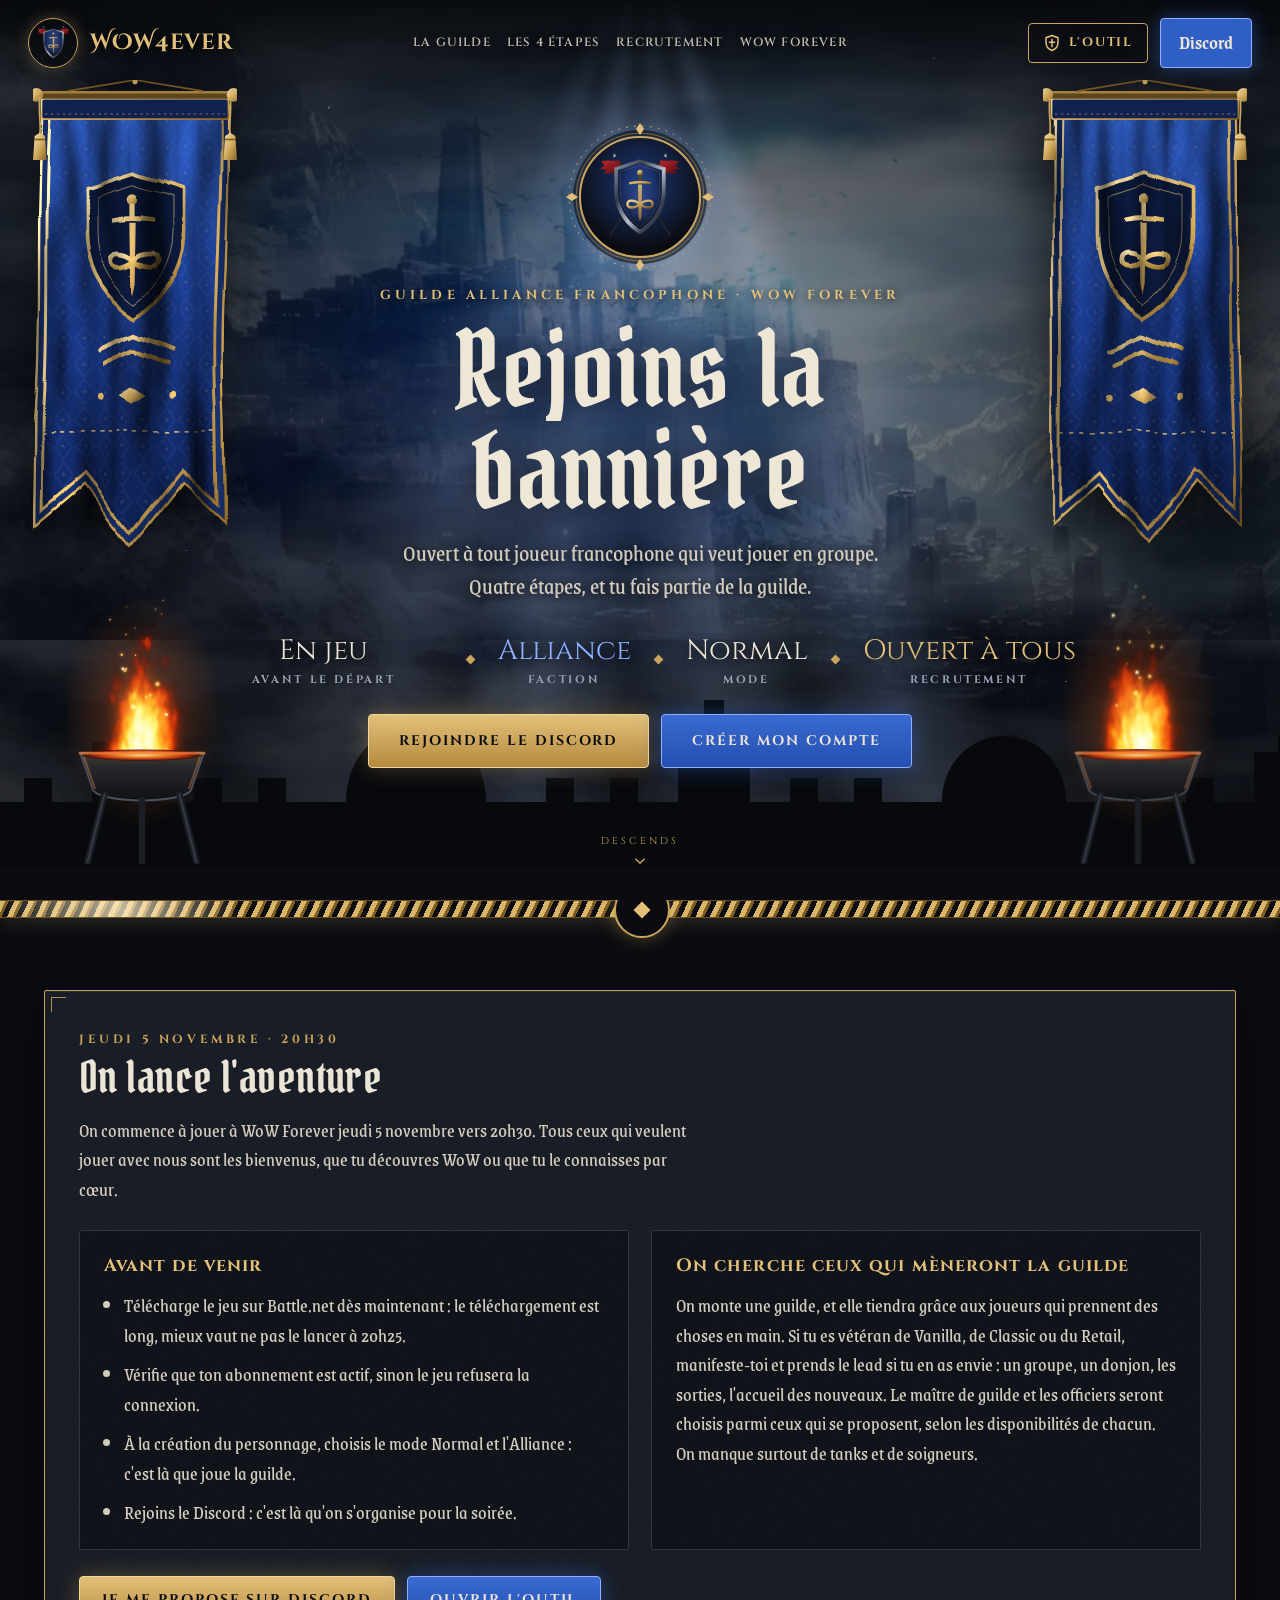
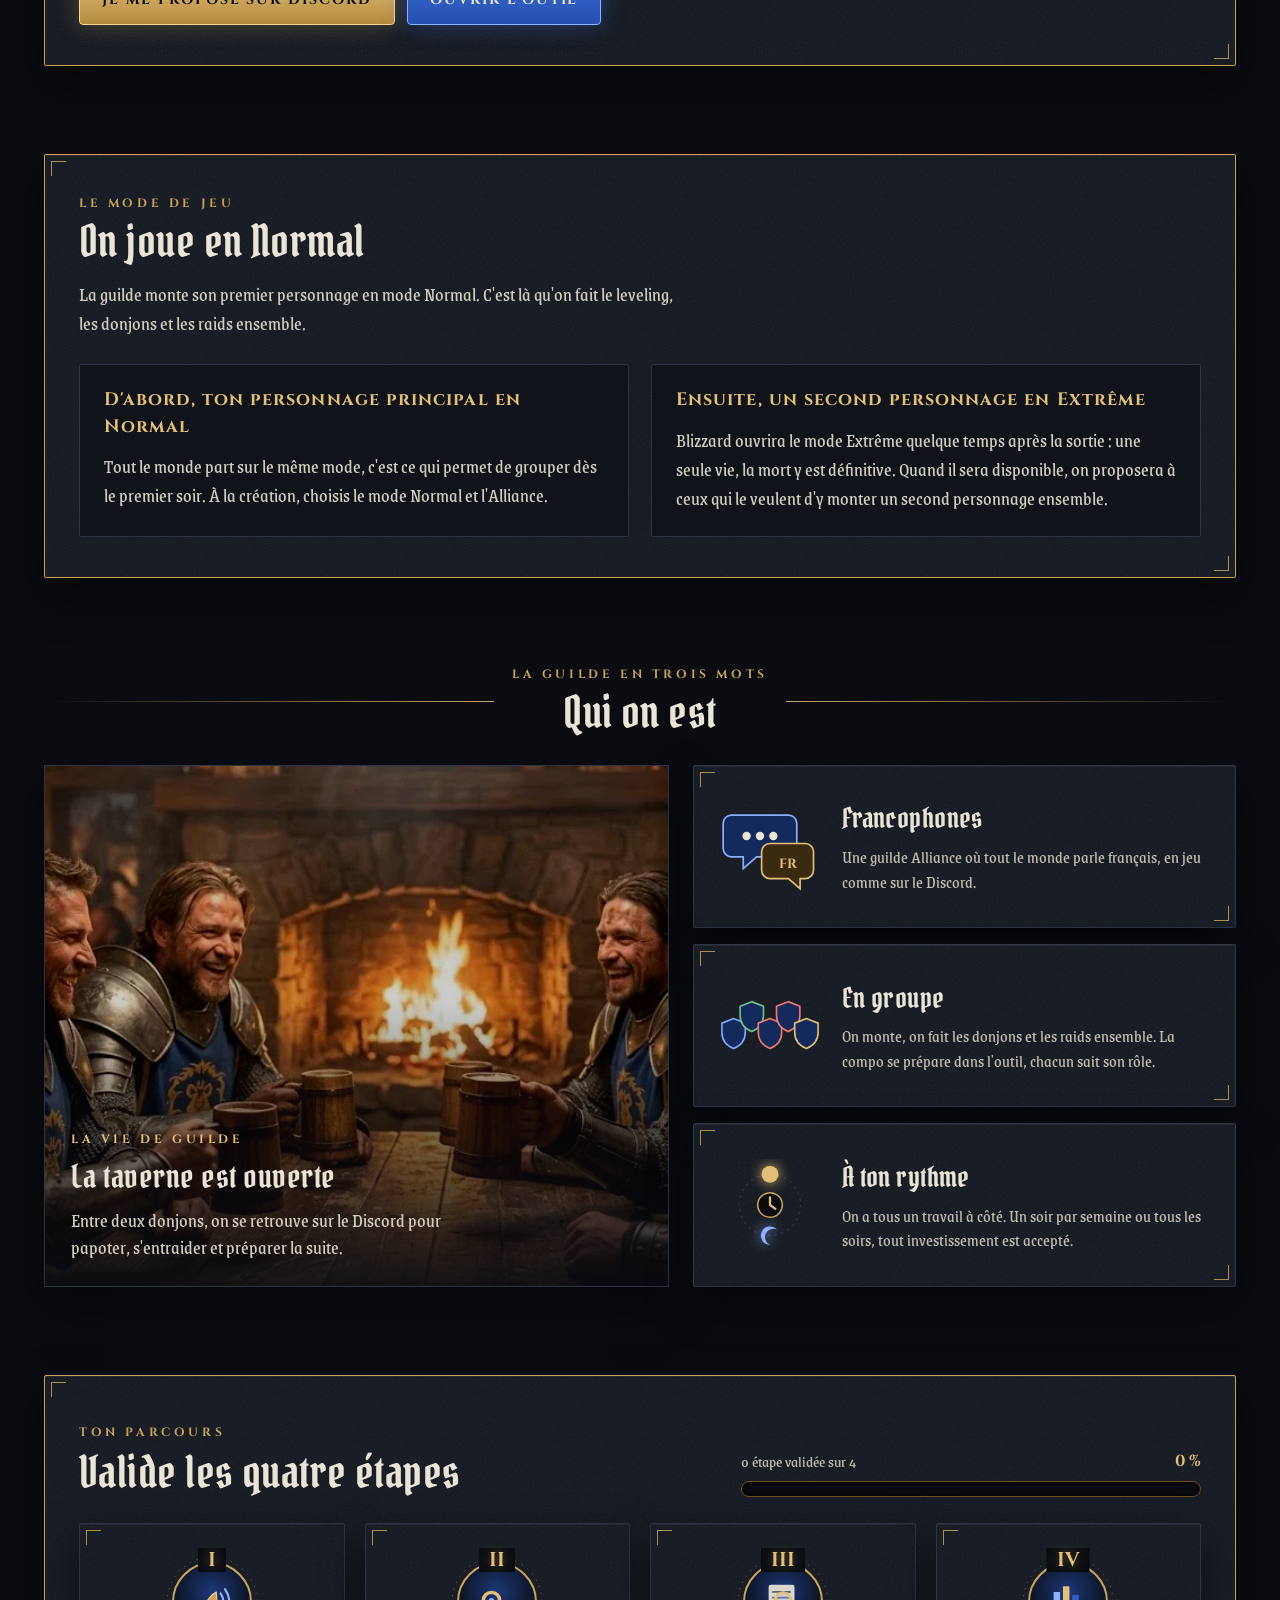
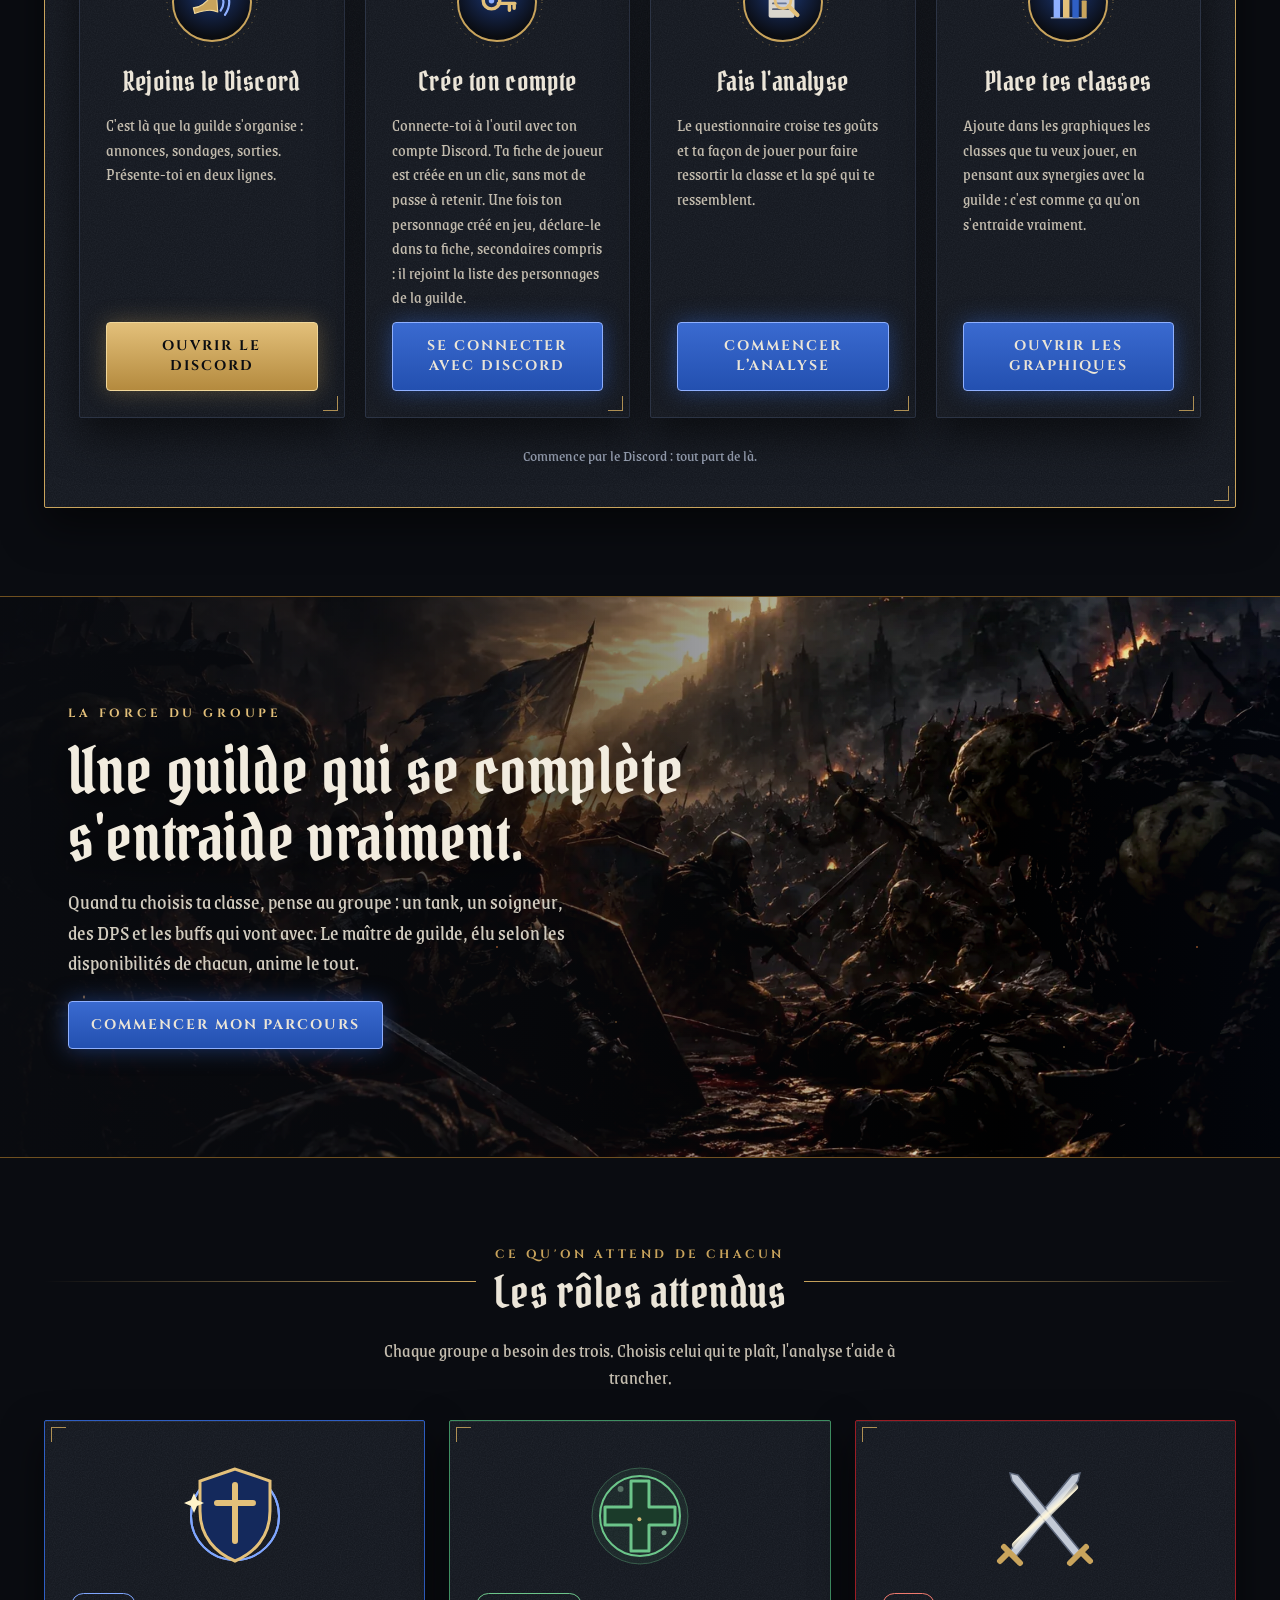
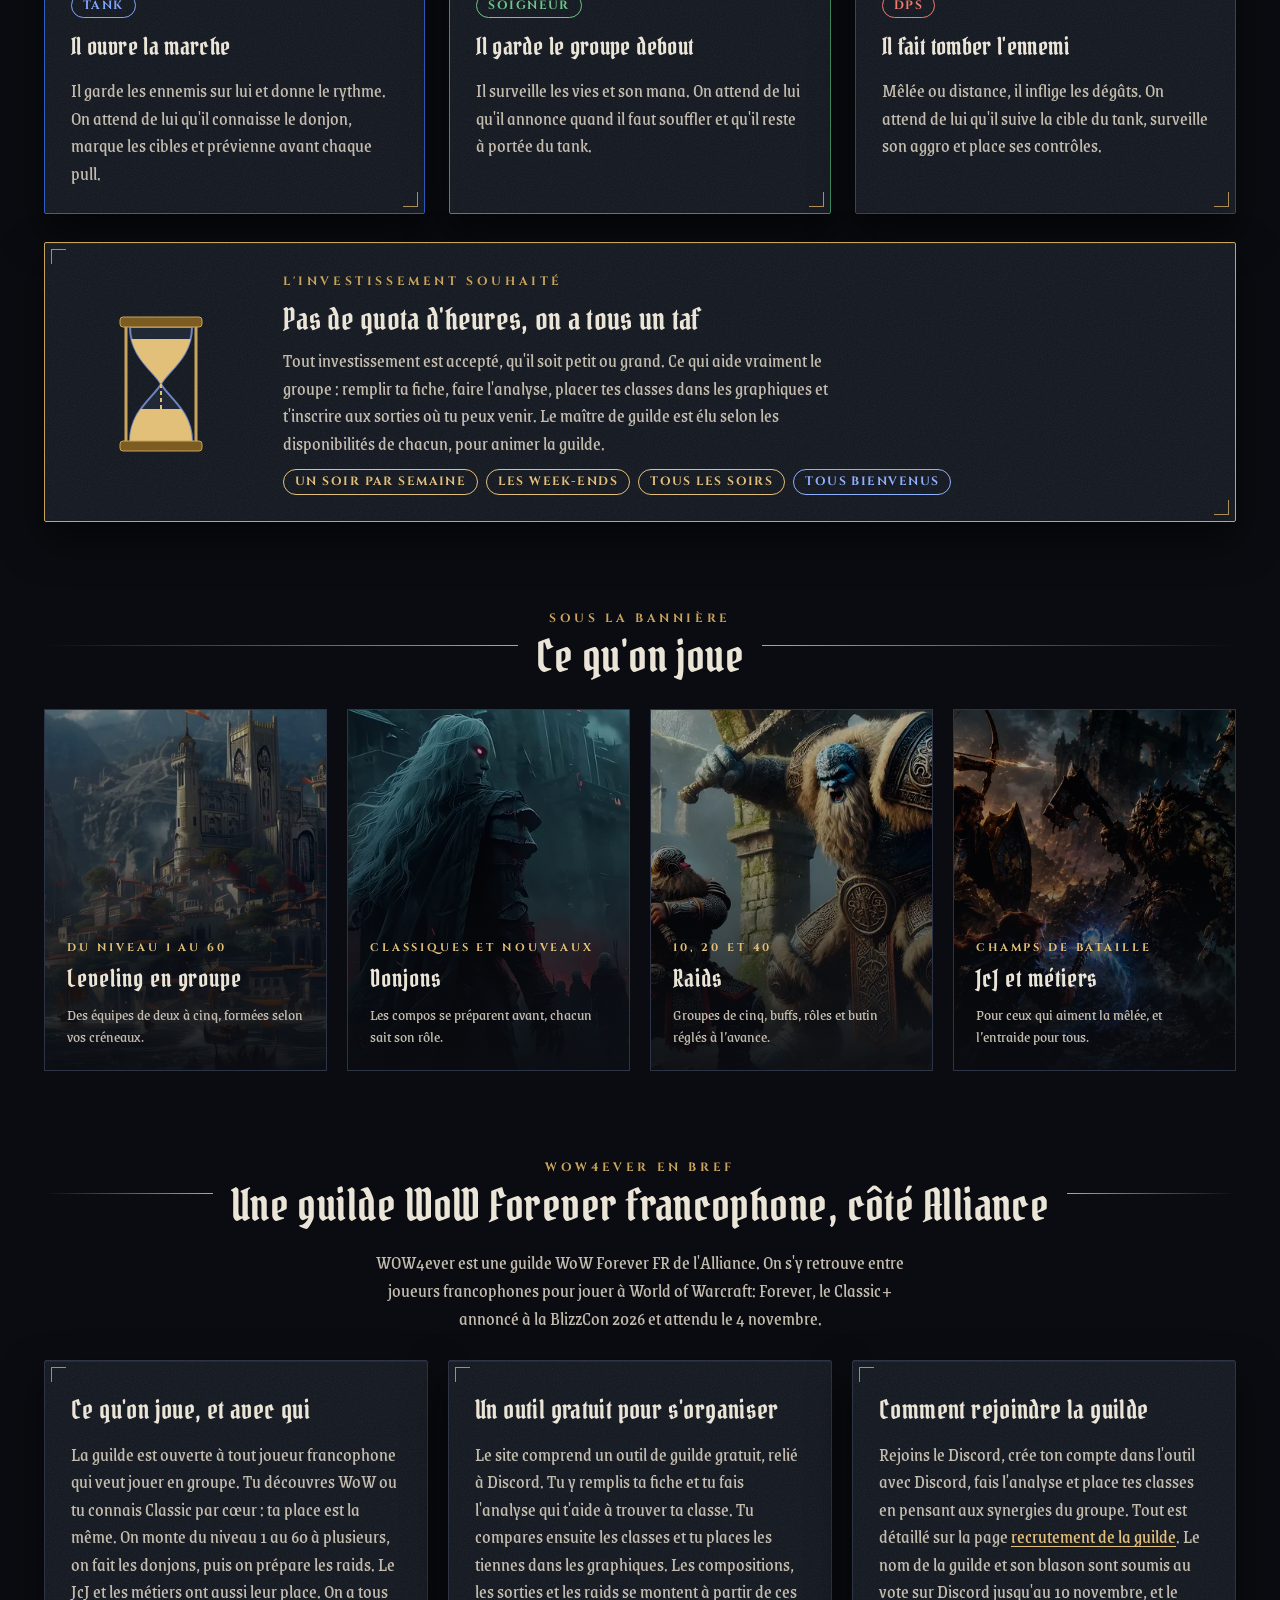
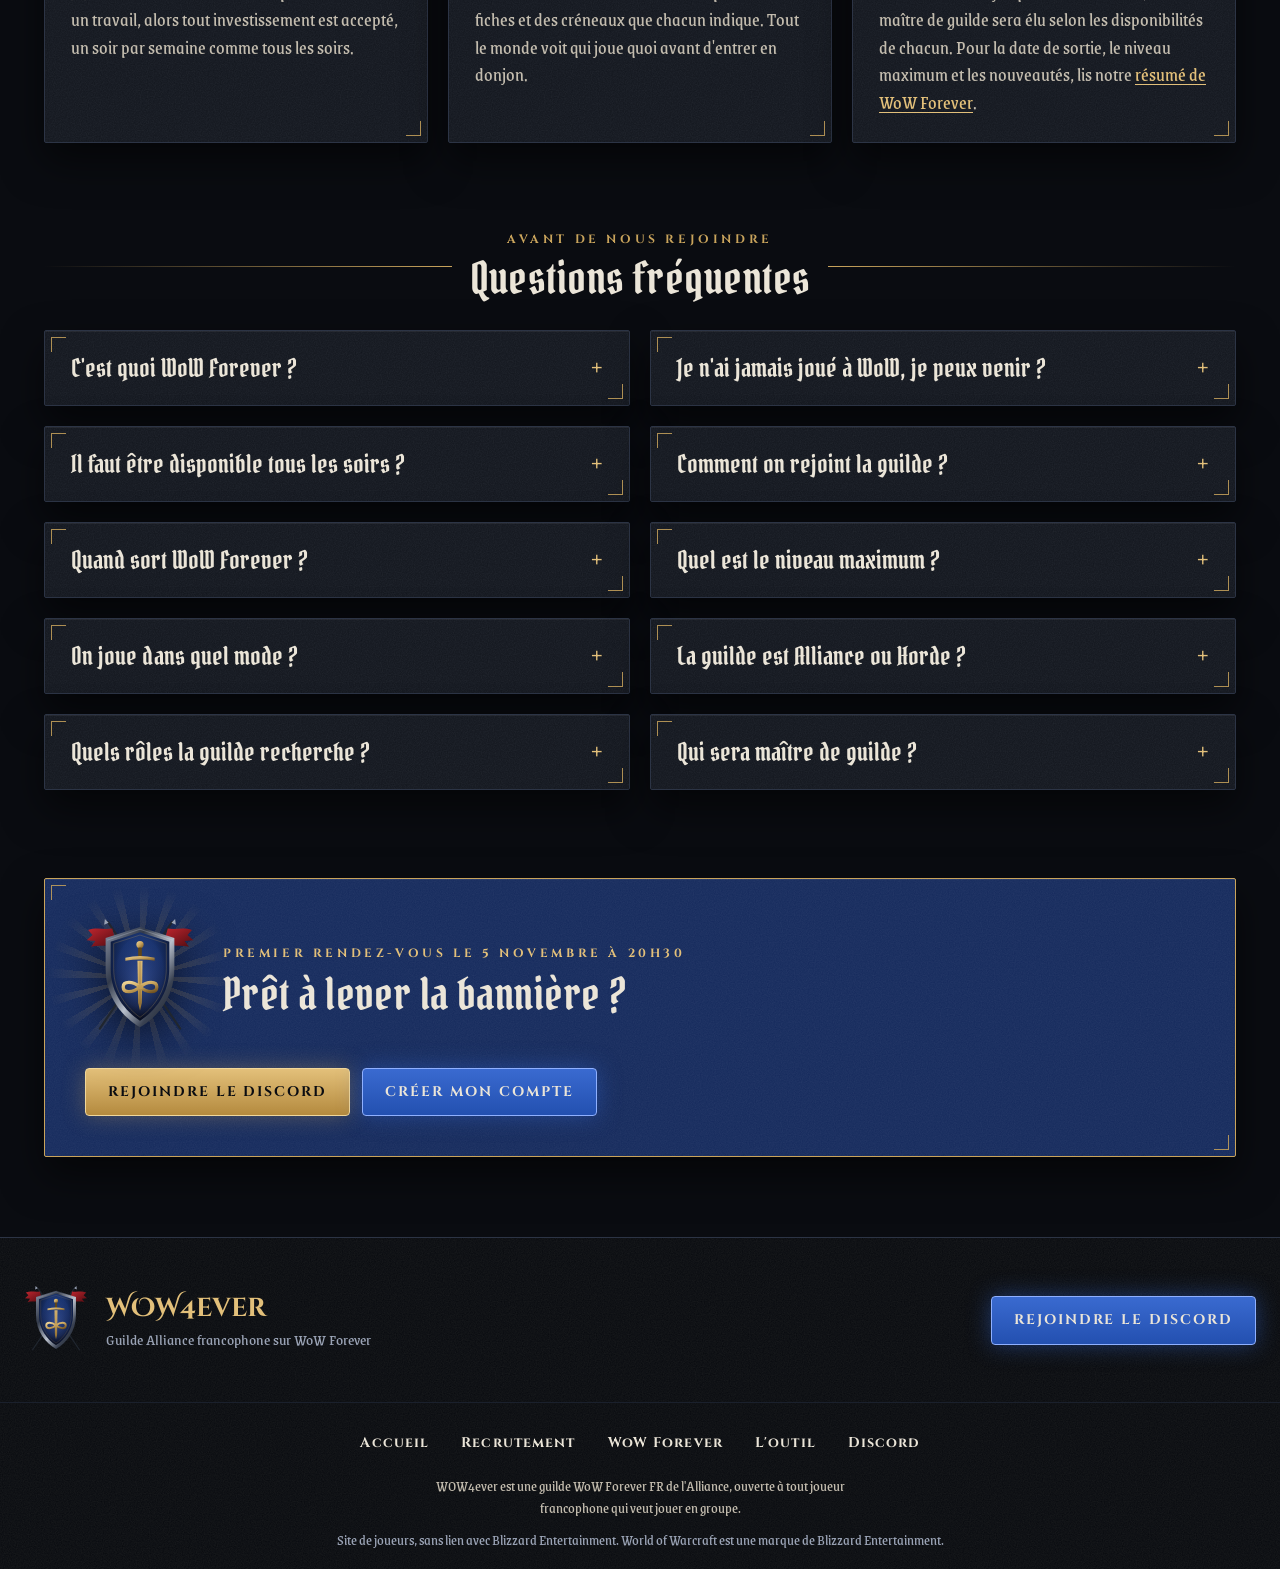
==== commit af855a70: "Site : on joue en mode Normal, second personnage en Extrême quand il ouvrira Accueil : statistique «" ====
--- a/index.html
+++ b/index.html
@@ -34,7 +34,7 @@
 {"@type":"WebSite","@id":"https://wow4ever.github.io/#website","url":"https://wow4ever.github.io/","name":"WOW4ever","alternateName":"Guilde WOW4ever","inLanguage":"fr-FR","publisher":{"@id":"https://wow4ever.github.io/#organization"}},
 {"@type":"Organization","@id":"https://wow4ever.github.io/#organization","name":"WOW4ever","alternateName":"Guilde WOW4ever","url":"https://wow4ever.github.io/","logo":"https://wow4ever.github.io/img/logo-wow4ever.png","description":"Guilde Alliance francophone sur WoW Forever : leveling en groupe, donjons, raids et JcJ.","sameAs":["https://discord.gg/2EJUvwRDWz"]},
 {"@type":"WebPage","@id":"https://wow4ever.github.io/#webpage","url":"https://wow4ever.github.io/","name":"Guilde WoW Forever FR · WOW4ever, Alliance francophone","description":"WOW4ever, guilde Alliance francophone sur WoW Forever (Classic+), sortie le 4 novembre 2026. Débutants et vétérans bienvenus, recrutement sur Discord.","inLanguage":"fr-FR","isPartOf":{"@id":"https://wow4ever.github.io/#website"},"publisher":{"@id":"https://wow4ever.github.io/#organization"},"primaryImageOfPage":{"@type":"ImageObject","url":"https://wow4ever.github.io/og.png","width":1200,"height":630},"about":{"@type":"VideoGame","name":"World of Warcraft: Forever","alternateName":["WoW Forever","Classic+"],"publisher":{"@type":"Organization","name":"Blizzard Entertainment"}}},
-{"@type": "FAQPage", "@id": "https://wow4ever.github.io/#faq", "url": "https://wow4ever.github.io/", "inLanguage": "fr-FR", "isPartOf": {"@id": "https://wow4ever.github.io/#website"}, "mainEntity": [{"@type": "Question", "name": "C'est quoi WoW Forever ?", "acceptedAnswer": {"@type": "Answer", "text": "La version Classic+ de World of Warcraft, qui sort le 4 novembre 2026 : l'esprit du jeu d'origine, avec du nouveau contenu comme des donjons inédits."}}, {"@type": "Question", "name": "Je n'ai jamais joué à WoW, je peux venir ?", "acceptedAnswer": {"@type": "Answer", "text": "Oui. Certains membres découvrent le jeu : on t'aide à choisir ta classe, on monte de niveau en groupe et on explique les donjons avant d'y aller."}}, {"@type": "Question", "name": "Il faut être disponible tous les soirs ?", "acceptedAnswer": {"@type": "Answer", "text": "Non. Chacun indique ses créneaux dans l'outil, et les sorties sont proposées aux moments où le plus de monde peut jouer."}}, {"@type": "Question", "name": "Comment on rejoint la guilde ?", "acceptedAnswer": {"@type": "Answer", "text": "Rejoins le Discord, présente-toi en quelques mots, puis connecte-toi à l'outil avec ton compte Discord pour remplir ta fiche. Une fois ton personnage créé en jeu, déclare-le dans ta fiche : il apparaît dans la liste des personnages de la guilde."}}, {"@type": "Question", "name": "Quand sort WoW Forever ?", "acceptedAnswer": {"@type": "Answer", "text": "La sortie est annoncée le 4 novembre 2026. Certaines sources européennes indiquent le 5 novembre, selon le fuseau horaire."}}, {"@type": "Question", "name": "Quel est le niveau maximum ?", "acceptedAnswer": {"@type": "Answer", "text": "Le niveau 60, sur les continents d'origine. L'histoire se situe avant le Cœur du Magma."}}, {"@type": "Question", "name": "La guilde est Alliance ou Horde ?", "acceptedAnswer": {"@type": "Answer", "text": "Alliance. Les Skyborne, nouvelle race de hauts-elfes exilés, sont jouables dans les deux factions, donc aussi chez nous."}}, {"@type": "Question", "name": "Quels rôles la guilde recherche ?", "acceptedAnswer": {"@type": "Answer", "text": "Des tanks, des soigneurs et des DPS, car chaque groupe a besoin des trois. L'analyse de l'outil t'aide à choisir, puis tu places tes classes dans les graphiques."}}, {"@type": "Question", "name": "Qui sera maître de guilde ?", "acceptedAnswer": {"@type": "Answer", "text": "Personne n'est désigné d'avance. Le maître de guilde est élu selon les disponibilités de chacun, pour animer la guilde."}}]}
+{"@type": "FAQPage", "@id": "https://wow4ever.github.io/#faq", "url": "https://wow4ever.github.io/", "inLanguage": "fr-FR", "isPartOf": {"@id": "https://wow4ever.github.io/#website"}, "mainEntity": [{"@type": "Question", "name": "C'est quoi WoW Forever ?", "acceptedAnswer": {"@type": "Answer", "text": "La version Classic+ de World of Warcraft, qui sort le 4 novembre 2026 : l'esprit du jeu d'origine, avec du nouveau contenu comme des donjons inédits."}}, {"@type": "Question", "name": "Je n'ai jamais joué à WoW, je peux venir ?", "acceptedAnswer": {"@type": "Answer", "text": "Oui. Certains membres découvrent le jeu : on t'aide à choisir ta classe, on monte de niveau en groupe et on explique les donjons avant d'y aller."}}, {"@type": "Question", "name": "Il faut être disponible tous les soirs ?", "acceptedAnswer": {"@type": "Answer", "text": "Non. Chacun indique ses créneaux dans l'outil, et les sorties sont proposées aux moments où le plus de monde peut jouer."}}, {"@type": "Question", "name": "Comment on rejoint la guilde ?", "acceptedAnswer": {"@type": "Answer", "text": "Rejoins le Discord, présente-toi en quelques mots, puis connecte-toi à l'outil avec ton compte Discord pour remplir ta fiche. Une fois ton personnage créé en jeu, déclare-le dans ta fiche : il apparaît dans la liste des personnages de la guilde."}}, {"@type": "Question", "name": "Quand sort WoW Forever ?", "acceptedAnswer": {"@type": "Answer", "text": "La sortie est annoncée le 4 novembre 2026. Certaines sources européennes indiquent le 5 novembre, selon le fuseau horaire."}}, {"@type": "Question", "name": "Quel est le niveau maximum ?", "acceptedAnswer": {"@type": "Answer", "text": "Le niveau 60, sur les continents d'origine. L'histoire se situe avant le Cœur du Magma."}}, {"@type": "Question", "name": "On joue dans quel mode ?", "acceptedAnswer": {"@type": "Answer", "text": "En Normal pour le personnage principal. Quand le mode Extrême ouvrira, quelque temps après la sortie, on proposera de monter un second personnage dans ce mode."}}, {"@type": "Question", "name": "La guilde est Alliance ou Horde ?", "acceptedAnswer": {"@type": "Answer", "text": "Alliance. Les Skyborne, nouvelle race de hauts-elfes exilés, sont jouables dans les deux factions, donc aussi chez nous."}}, {"@type": "Question", "name": "Quels rôles la guilde recherche ?", "acceptedAnswer": {"@type": "Answer", "text": "Des tanks, des soigneurs et des DPS, car chaque groupe a besoin des trois. L'analyse de l'outil t'aide à choisir, puis tu places tes classes dans les graphiques."}}, {"@type": "Question", "name": "Qui sera maître de guilde ?", "acceptedAnswer": {"@type": "Answer", "text": "Personne n'est désigné d'avance. Le maître de guilde est élu selon les disponibilités de chacun, pour animer la guilde."}}]}
 ]}
 </script>
 <link rel="preload" as="image" href="/img/forteresse-neige-1024.webp" imagesrcset="/img/forteresse-neige-640.webp 640w, /img/forteresse-neige-1024.webp 1024w, /img/forteresse-neige-1600.webp 1600w" imagesizes="(min-width: 1925px) calc(100vw + 180px), 2104px" fetchpriority="high">
@@ -321,6 +321,7 @@
 <dl class="v-stats" style="margin: 14px 0 0; display: flex; flex-wrap: wrap; justify-content: center; align-items: center; gap: 10px 55px">
 <div style="display: flex; flex-direction: column-reverse"><dt style="font-family: 'Cinzel', Georgia, serif; font-size: 11px; font-weight: 700; letter-spacing: .24em; color: #9aa3b5">AVANT LE DÉPART</dt><dd style="margin: 0; font-family: 'Cinzel', Georgia, serif; font-size: 28px; color: #ebe5d8; text-shadow: 0 2px 12px rgba(0,0,0,.9)"><span data-countdown></span></dd></div>
 <div style="display: flex; flex-direction: column-reverse"><dt style="font-family: 'Cinzel', Georgia, serif; font-size: 11px; font-weight: 700; letter-spacing: .24em; color: #9aa3b5">FACTION</dt><dd style="margin: 0; font-family: 'Cinzel', Georgia, serif; font-size: 28px; color: #8fb0ff; text-shadow: 0 2px 12px rgba(0,0,0,.9)">Alliance</dd></div>
+<div style="display: flex; flex-direction: column-reverse"><dt style="font-family: 'Cinzel', Georgia, serif; font-size: 11px; font-weight: 700; letter-spacing: .24em; color: #9aa3b5">MODE</dt><dd style="margin: 0; font-family: 'Cinzel', Georgia, serif; font-size: 28px; color: #ebe5d8; text-shadow: 0 2px 12px rgba(0,0,0,.9)">Normal</dd></div>
 <div style="display: flex; flex-direction: column-reverse"><dt style="font-family: 'Cinzel', Georgia, serif; font-size: 11px; font-weight: 700; letter-spacing: .24em; color: #9aa3b5">RECRUTEMENT</dt><dd style="margin: 0; font-family: 'Cinzel', Georgia, serif; font-size: 28px; color: #e3c07a; text-shadow: 0 2px 12px rgba(0,0,0,.9)">Ouvert à tous</dd></div>
 </dl>
 <div style="display: flex; flex-wrap: wrap; justify-content: center; gap: 12px; margin-top: 12px">
@@ -347,6 +348,7 @@
 <ul style="margin: 0; padding-left: 20px; display: flex; flex-direction: column; gap: 10px; line-height: 1.55; color: #d2ccbf">
 <li>Télécharge le jeu sur Battle.net dès maintenant : le téléchargement est long, mieux vaut ne pas le lancer à 20h25.</li>
 <li>Vérifie que ton abonnement est actif, sinon le jeu refusera la connexion.</li>
+<li>À la création du personnage, choisis le mode Normal et l'Alliance : c'est là que joue la guilde.</li>
 <li>Rejoins le Discord : c'est là qu'on s'organise pour la soirée.</li>
 </ul></div>
 <div style="padding: 22px 24px; border: 1px solid #2c3445; border-radius: 2px; background: rgba(10,12,17,.55)">
@@ -355,6 +357,21 @@
 </div>
 </div>
 <div style="display: flex; flex-wrap: wrap; gap: 12px"><a class="b-btn b-gold" href="https://discord.gg/2EJUvwRDWz" target="_blank" rel="noopener" data-discord>JE ME PROPOSE SUR DISCORD</a><a class="b-btn b-blue" href="/outil/" style="display: inline-block; text-decoration: none">OUVRIR L'OUTIL</a></div>
+</section>
+
+<section id="mode" class="b-reveal b-card" style="padding: 40px 34px; border-color: #c9a45c; display: flex; flex-direction: column; gap: 26px; scroll-margin-top: 90px">
+<div><div class="b-sur">LE MODE DE JEU</div><h2 class="b-h2">On joue en Normal</h2>
+<p style="margin: 14px 0 0; max-width: 68ch; font-size: 19px; line-height: 1.55; color: #d2ccbf">La guilde monte son premier personnage en mode Normal. C'est là qu'on fait le leveling, les donjons et les raids ensemble.</p></div>
+<div style="display: grid; grid-template-columns: repeat(auto-fit, minmax(min(100%, 300px), 1fr)); gap: 22px">
+<div style="padding: 22px 24px; border: 1px solid #2c3445; border-radius: 2px; background: rgba(10,12,17,.55)">
+<h3 style="margin: 0 0 12px; font-family: 'Cinzel', Georgia, serif; font-weight: 700; font-size: 18px; letter-spacing: .06em; color: #e3c07a">D'abord, ton personnage principal en Normal</h3>
+<p style="margin: 0; line-height: 1.55; color: #d2ccbf">Tout le monde part sur le même mode, c'est ce qui permet de grouper dès le premier soir. À la création, choisis le mode Normal et l'Alliance.</p>
+</div>
+<div style="padding: 22px 24px; border: 1px solid #2c3445; border-radius: 2px; background: rgba(10,12,17,.55)">
+<h3 style="margin: 0 0 12px; font-family: 'Cinzel', Georgia, serif; font-weight: 700; font-size: 18px; letter-spacing: .06em; color: #e3c07a">Ensuite, un second personnage en Extrême</h3>
+<p style="margin: 0; line-height: 1.55; color: #d2ccbf">Blizzard ouvrira le mode Extrême quelque temps après la sortie : une seule vie, la mort y est définitive. Quand il sera disponible, on proposera à ceux qui le veulent d'y monter un second personnage ensemble.</p>
+</div>
+</div>
 </section>
 
 <section id="guilde" class="b-reveal" style="display: flex; flex-direction: column; gap: 28px">
@@ -566,6 +583,7 @@
 <details class="b-card v-qa"><summary>Comment on rejoint la guilde ?</summary><p>Rejoins le Discord, présente-toi en quelques mots, puis connecte-toi à l'outil avec ton compte Discord pour remplir ta fiche. Une fois ton personnage créé en jeu, déclare-le dans ta fiche : il apparaît dans la liste des personnages de la guilde.</p></details>
 <details class="b-card v-qa"><summary>Quand sort WoW Forever ?</summary><p>La sortie est annoncée le 4 novembre 2026. Certaines sources européennes indiquent le 5 novembre, selon le fuseau horaire.</p></details>
 <details class="b-card v-qa"><summary>Quel est le niveau maximum ?</summary><p>Le niveau 60, sur les continents d'origine. L'histoire se situe avant le Cœur du Magma.</p></details>
+<details class="b-card v-qa"><summary>On joue dans quel mode ?</summary><p>En Normal pour le personnage principal. Quand le mode Extrême ouvrira, quelque temps après la sortie, on proposera de monter un second personnage dans ce mode.</p></details>
 <details class="b-card v-qa"><summary>La guilde est Alliance ou Horde ?</summary><p>Alliance. Les Skyborne, nouvelle race de hauts-elfes exilés, sont jouables dans les deux factions, donc aussi chez nous.</p></details>
 <details class="b-card v-qa"><summary>Quels rôles la guilde recherche ?</summary><p>Des tanks, des soigneurs et des DPS, car chaque groupe a besoin des trois. L'analyse de l'outil t'aide à choisir, puis tu places tes classes dans les graphiques.</p></details>
 <details class="b-card v-qa"><summary>Qui sera maître de guilde ?</summary><p>Personne n'est désigné d'avance. Le maître de guilde est élu selon les disponibilités de chacun, pour animer la guilde.</p></details>
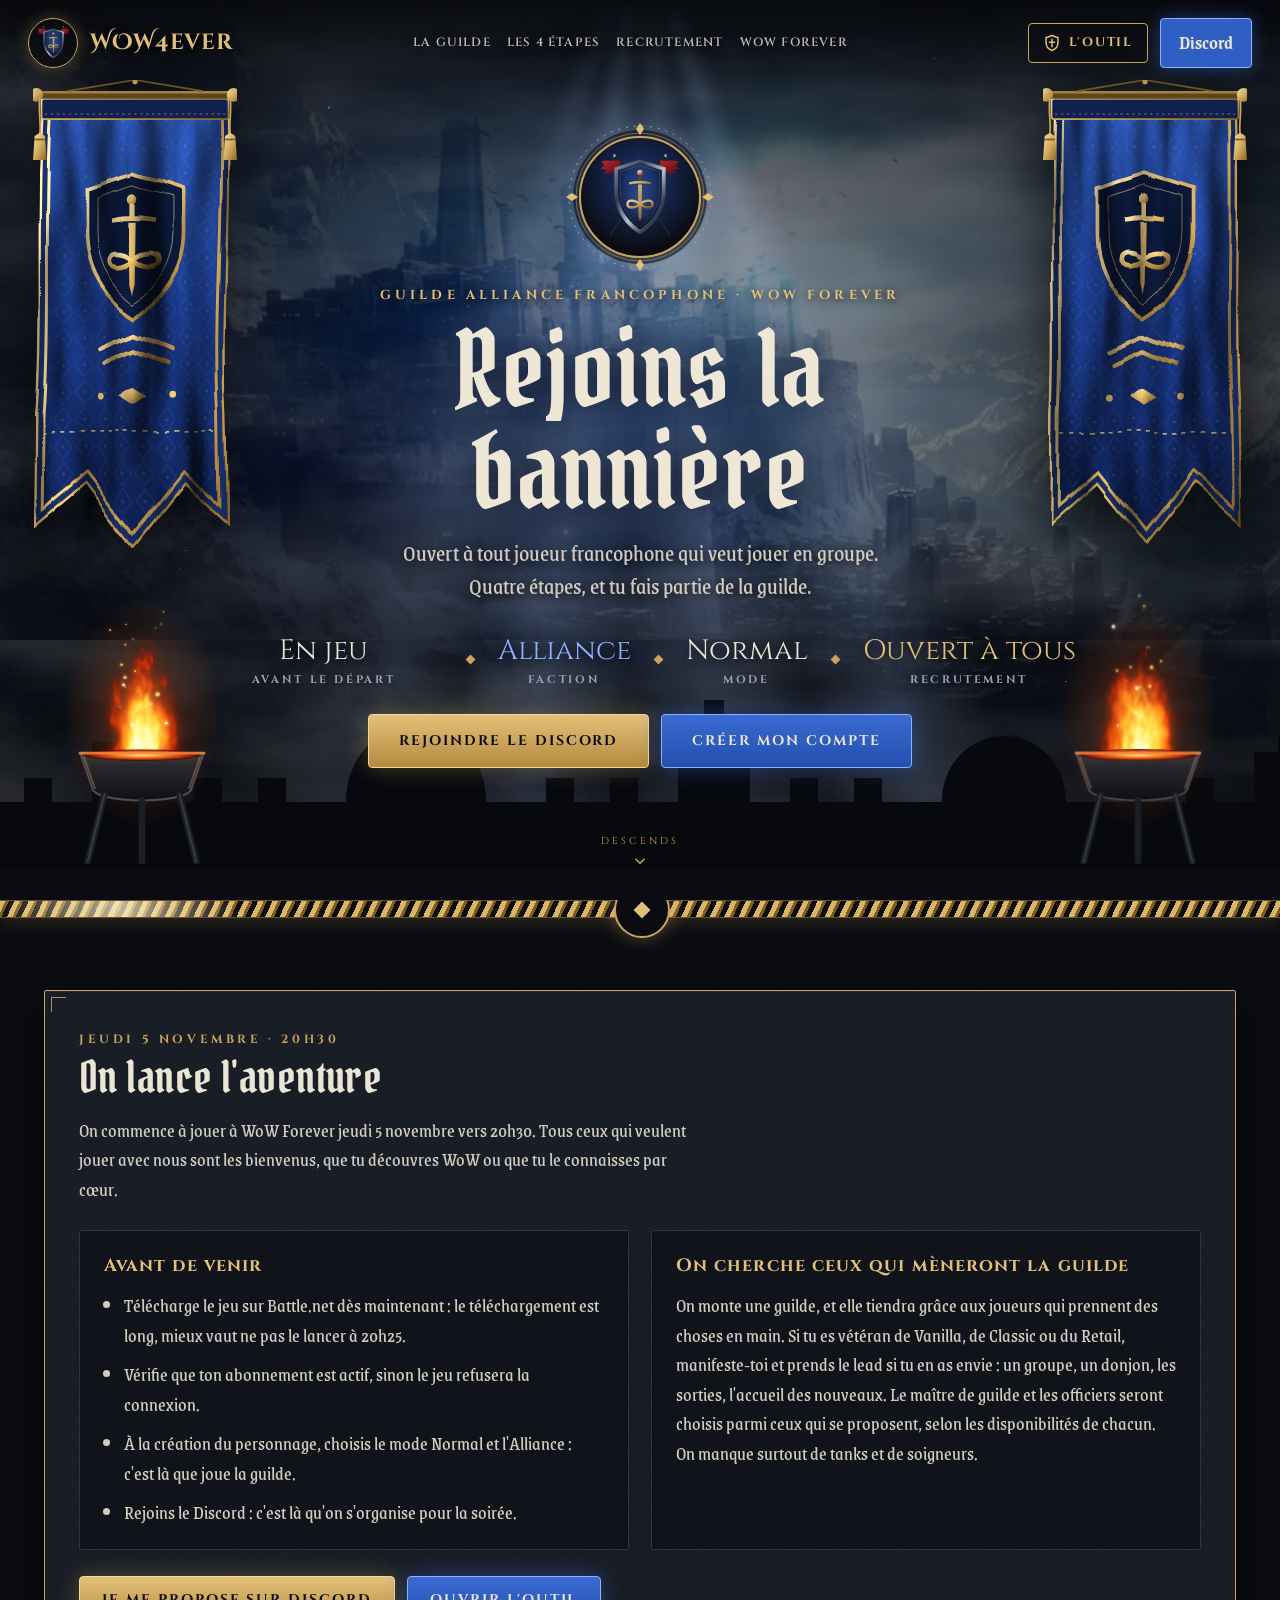
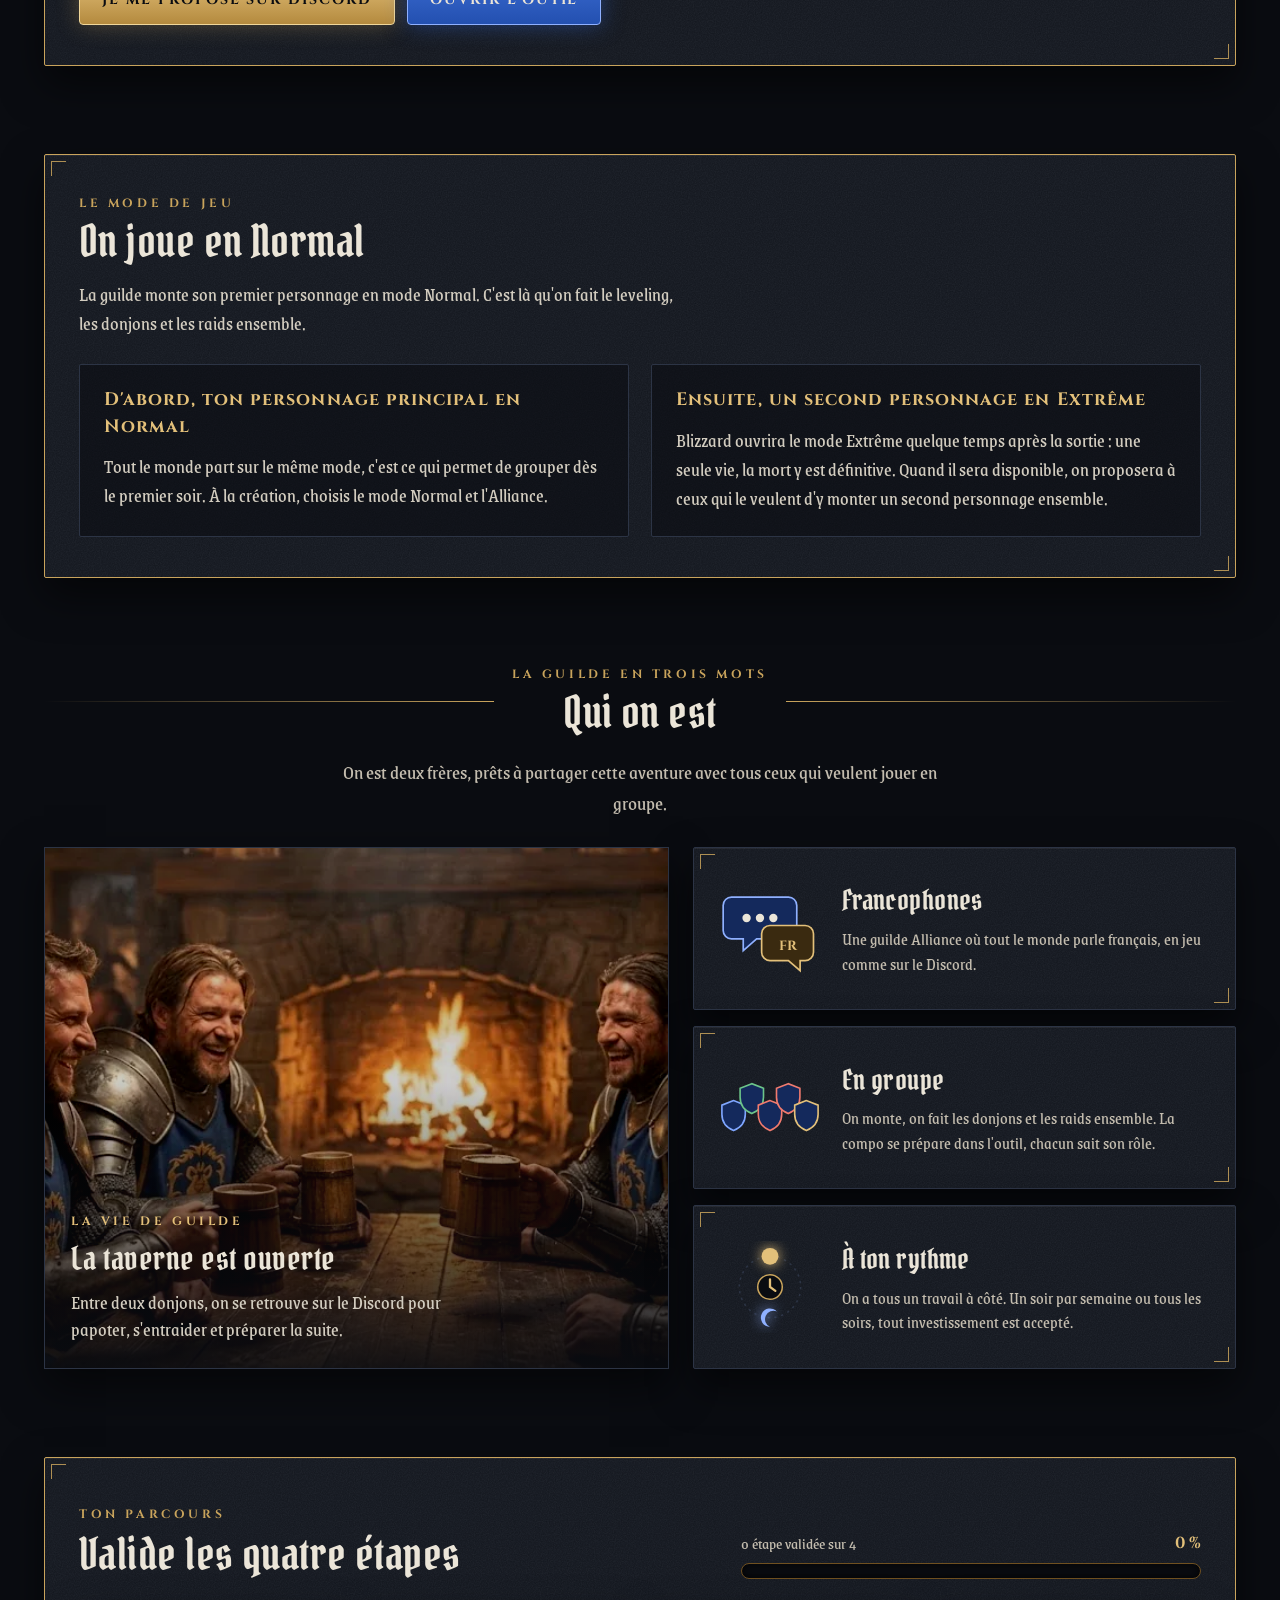
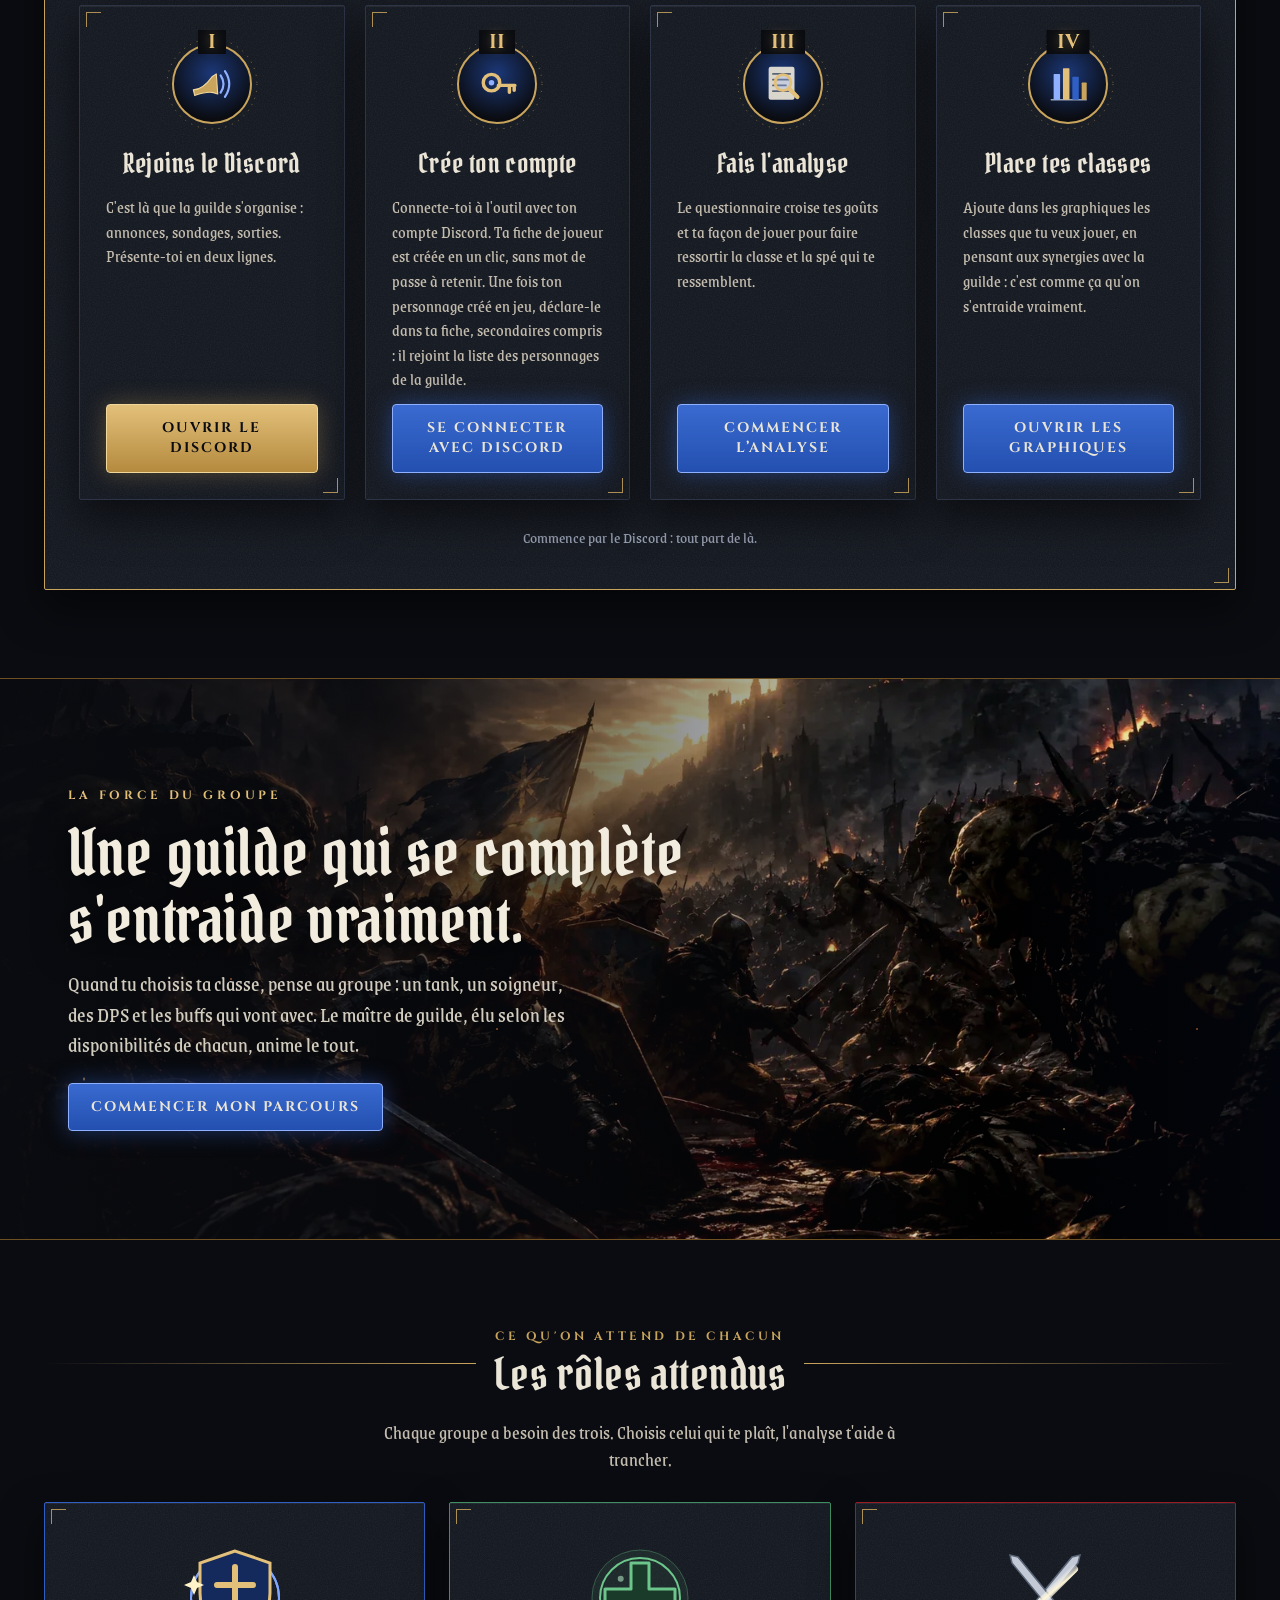
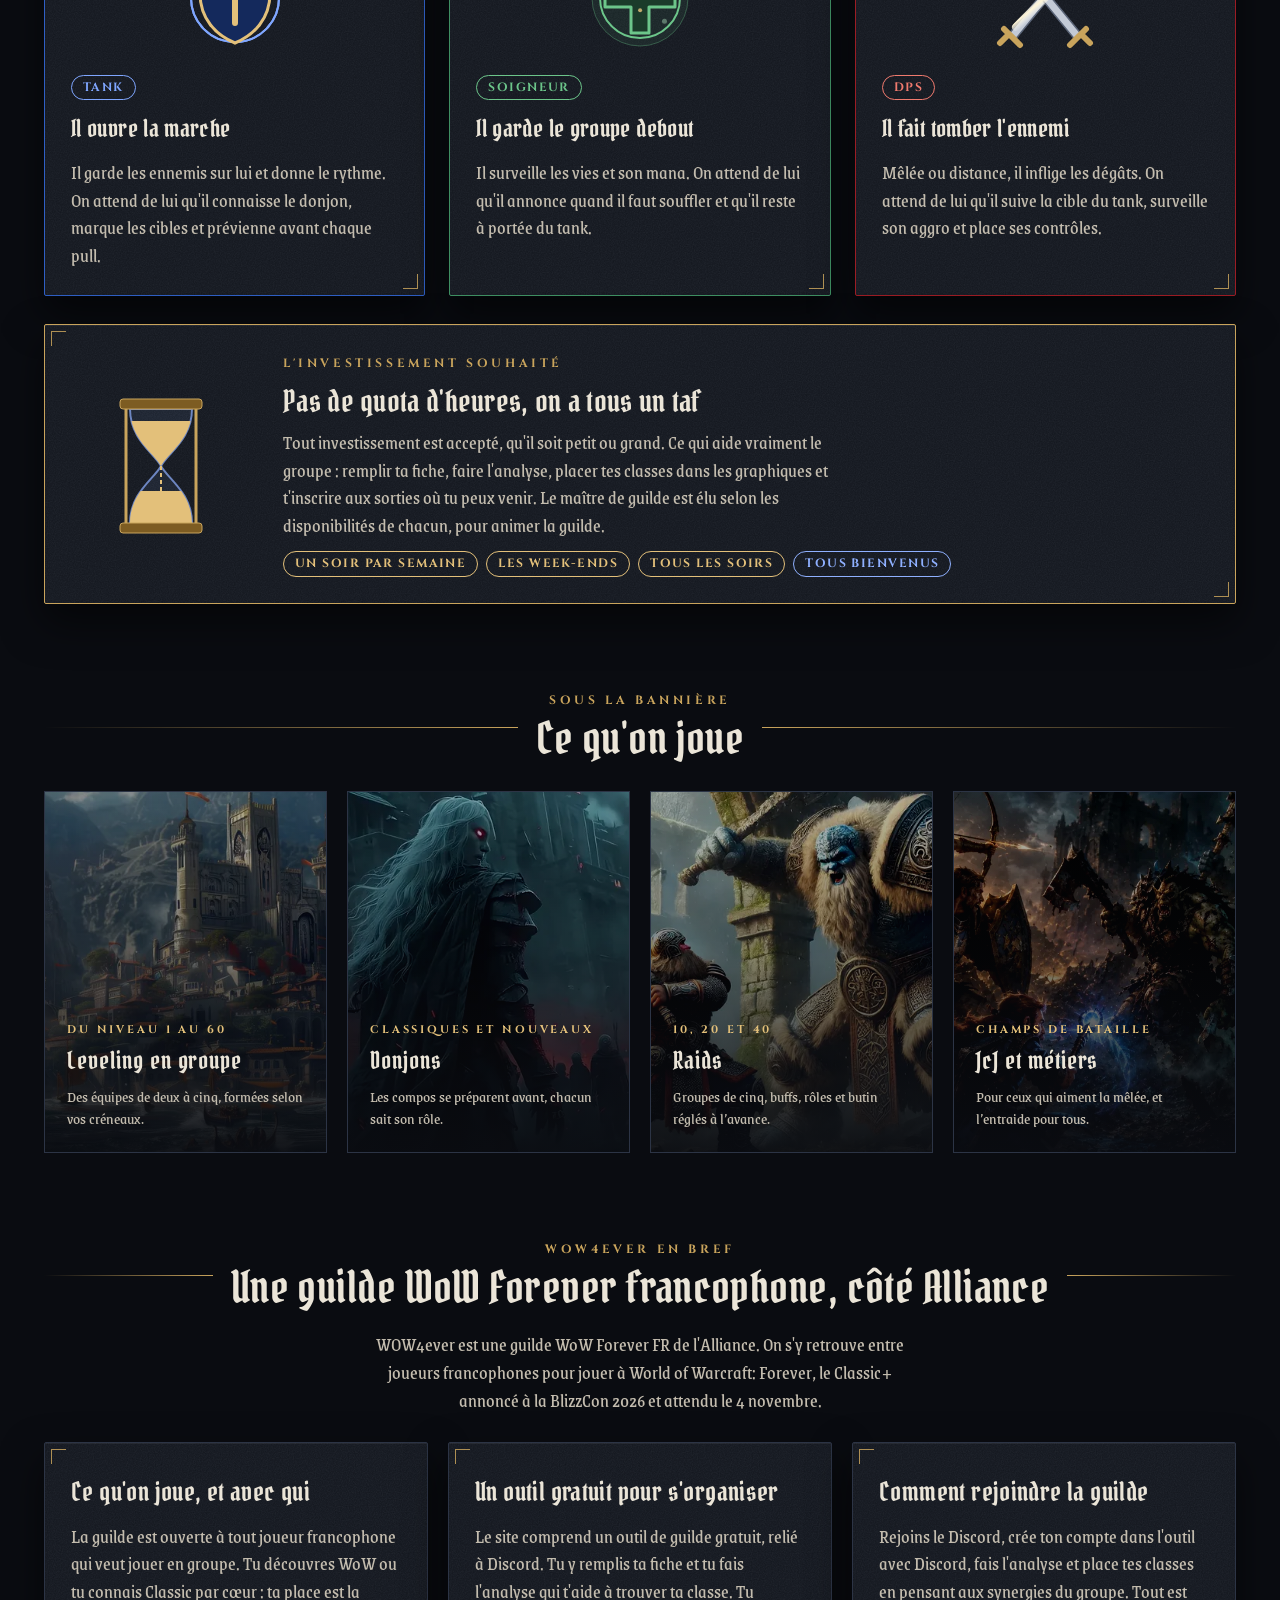
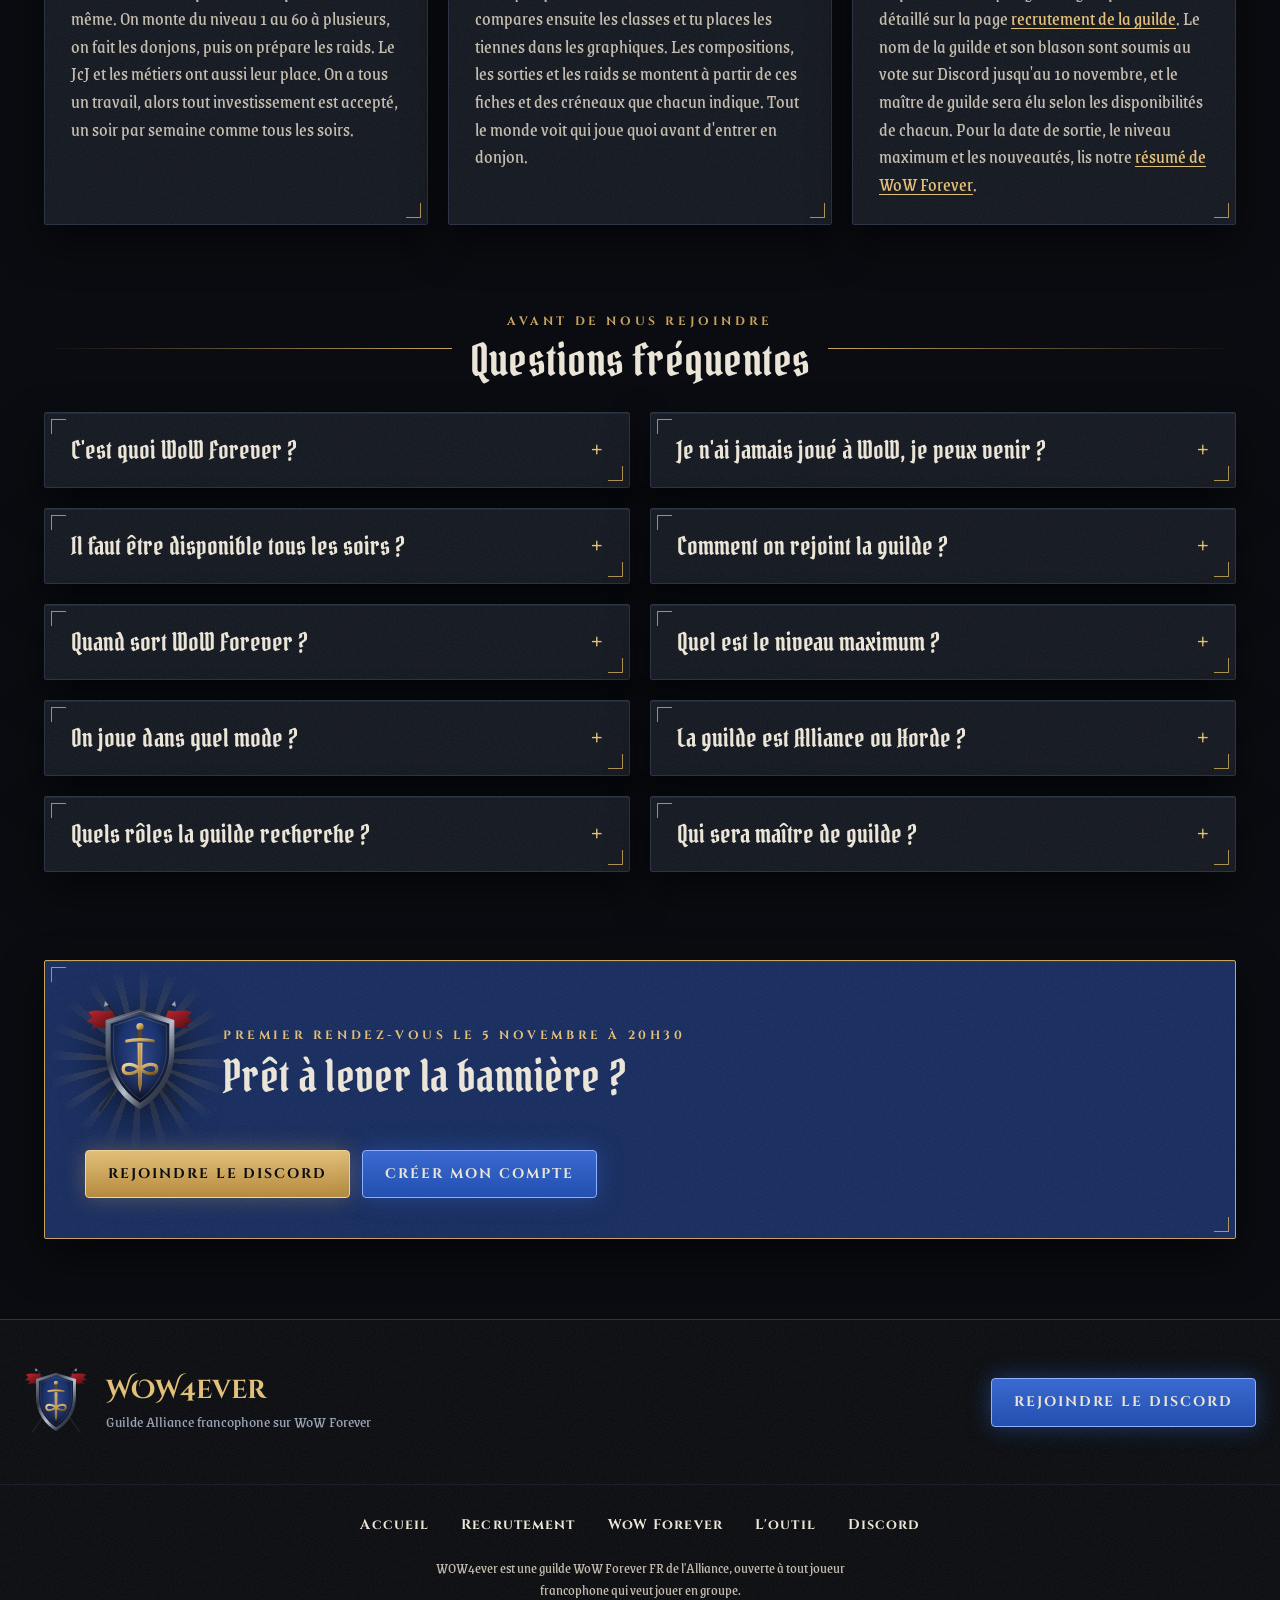
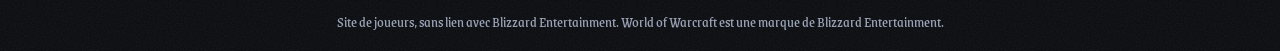
==== commit e4de57a9: "Accueil : deux frères prêts à partager l'aventure, sous « Qui on est » Co-Authored-By: Claude Opus 5" ====
--- a/index.html
+++ b/index.html
@@ -376,6 +376,7 @@
 
 <section id="guilde" class="b-reveal" style="display: flex; flex-direction: column; gap: 28px">
 <div class="b-hd"><span></span><div><div class="b-sur">LA GUILDE EN TROIS MOTS</div><h2 class="b-h2">Qui on est</h2></div><span></span></div>
+<p class="b-lead" style="margin-top: -8px; font-size: 20px; line-height: 1.55">On est deux frères, prêts à partager cette aventure avec tous ceux qui veulent jouer en groupe.</p>
 <div class="v-qui">
 <div class="b-tile v-photo"><span class="b-pxw"><span class="b-pan"><img width="1024" height="572" loading="lazy" decoding="async" class="b-img" src="/img/taverne-toast-1024.webp" srcset="/img/taverne-toast-640.webp 640w, /img/taverne-toast-1024.webp 1024w" sizes="(max-width: 980px) 760px, 1160px" alt="Des chevaliers de l'Alliance trinquent autour d'une table de taverne" style="width: 100%; height: 100%; object-fit: cover; object-position: 50% 45%"></span></span><span style="position: absolute; inset: 0; background: linear-gradient(180deg, rgba(10,12,17,0) 45%, rgba(10,12,17,.92))"></span><span style="position: absolute; left: 26px; right: 26px; bottom: 24px; display: flex; flex-direction: column; gap: 6px"><span class="b-sur" style="color: #e3c07a">LA VIE DE GUILDE</span><span class="b-cz" style="font-size: 32px">La taverne est ouverte</span><span style="color: #d2ccbf; max-width: 46ch">Entre deux donjons, on se retrouve sur le Discord pour papoter, s'entraider et préparer la suite.</span></span></div>
 <div class="v-minis">
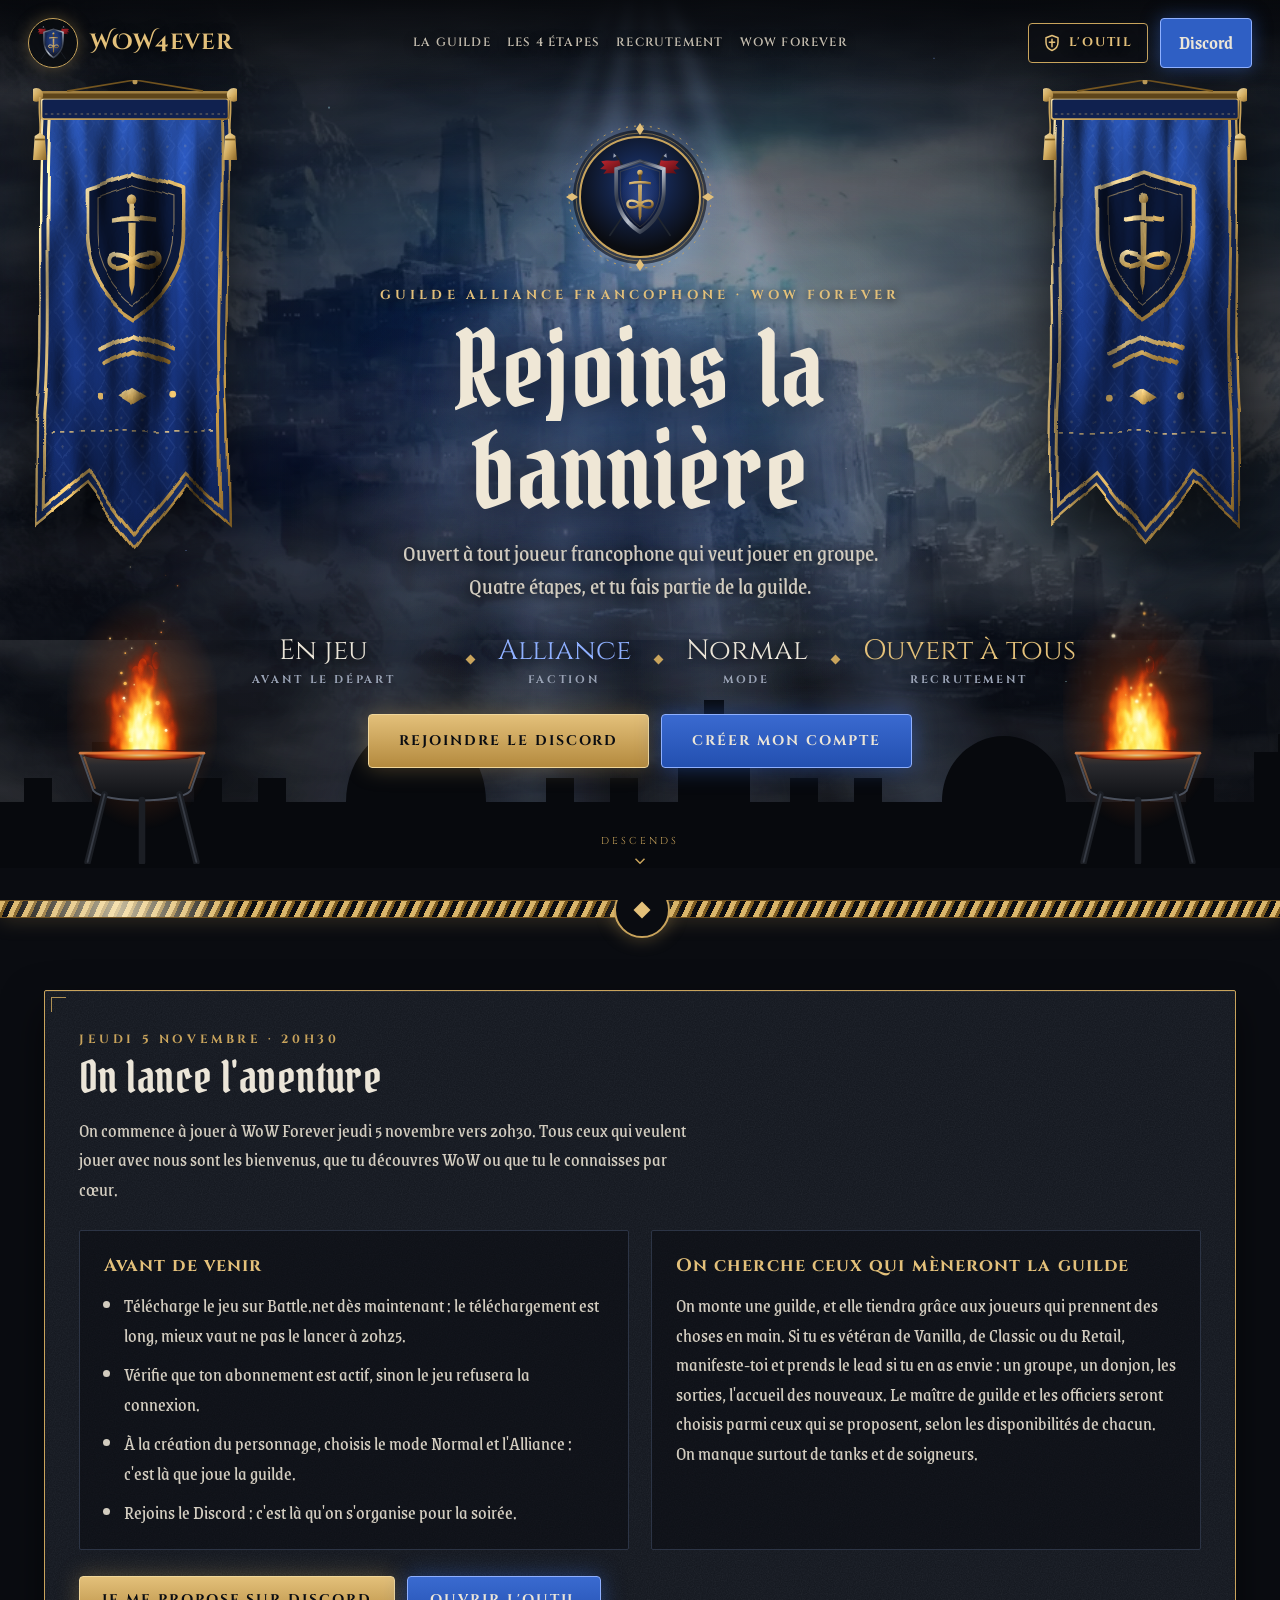
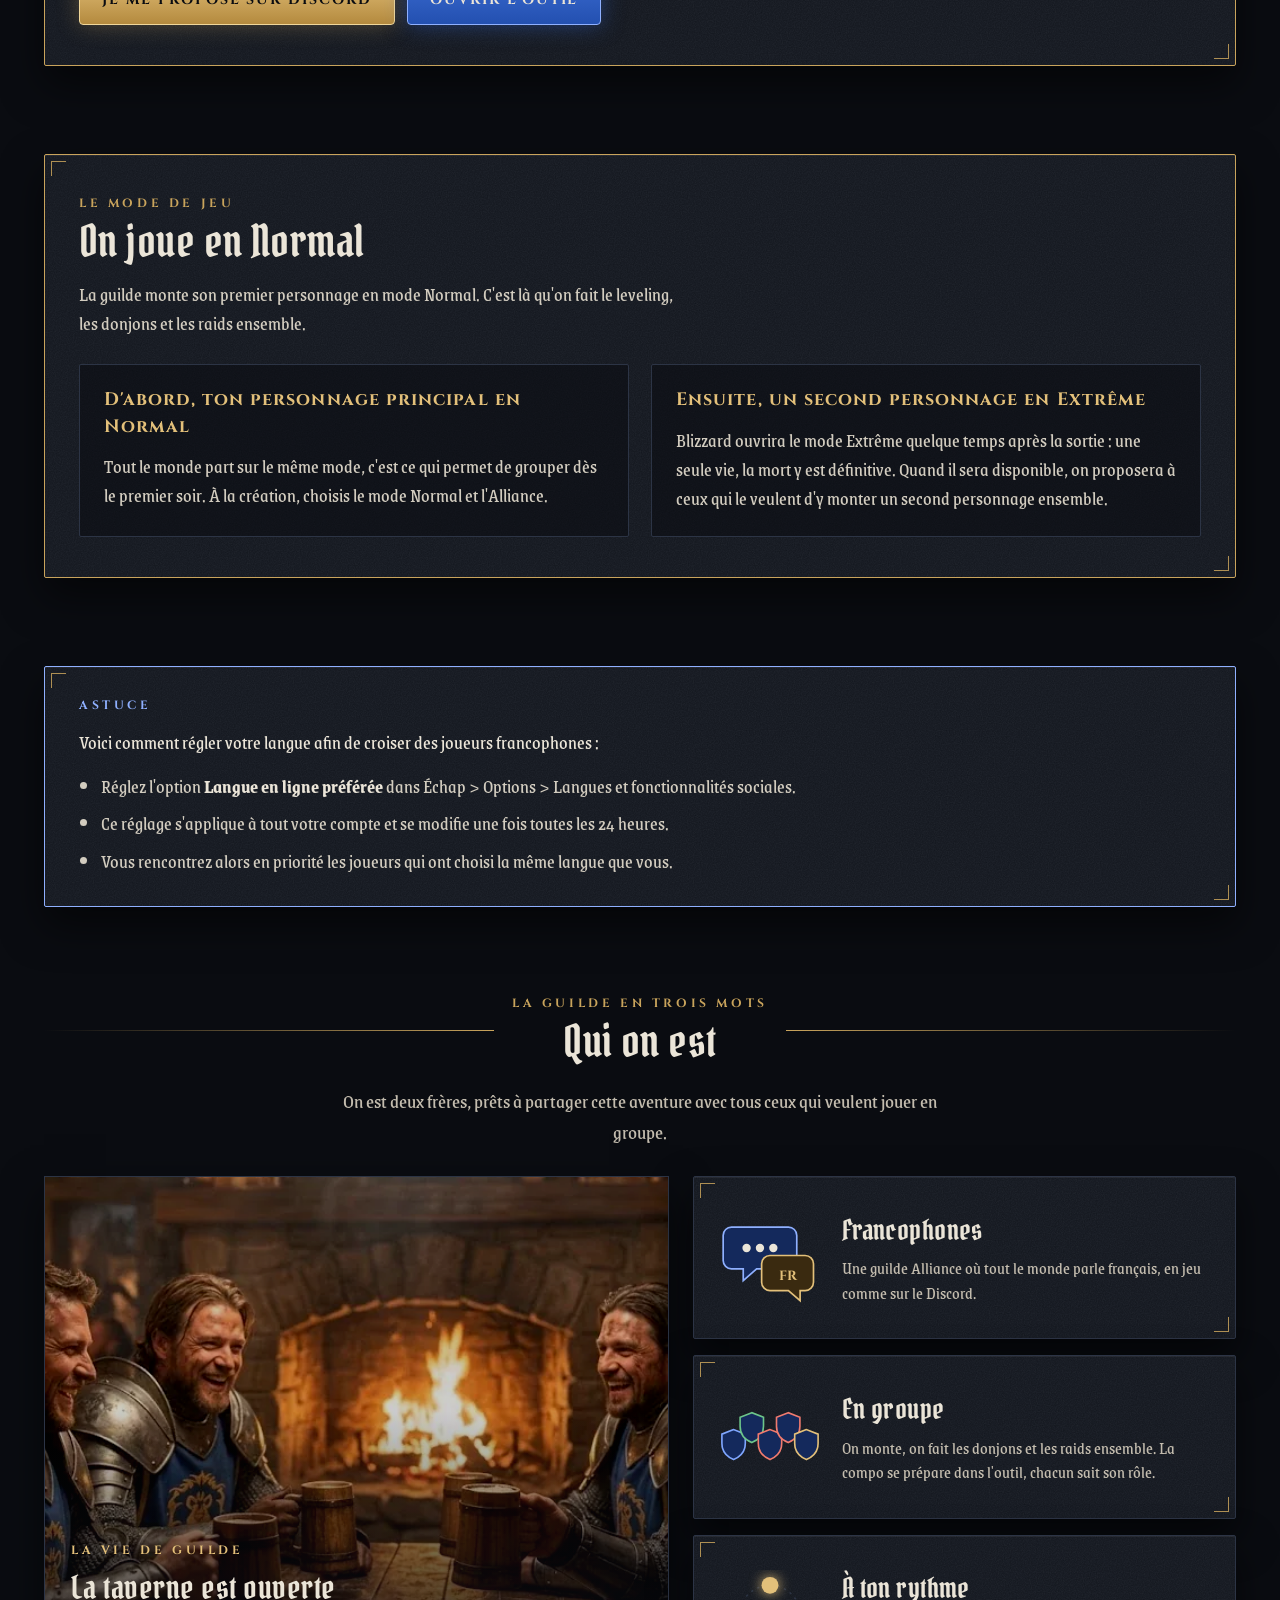
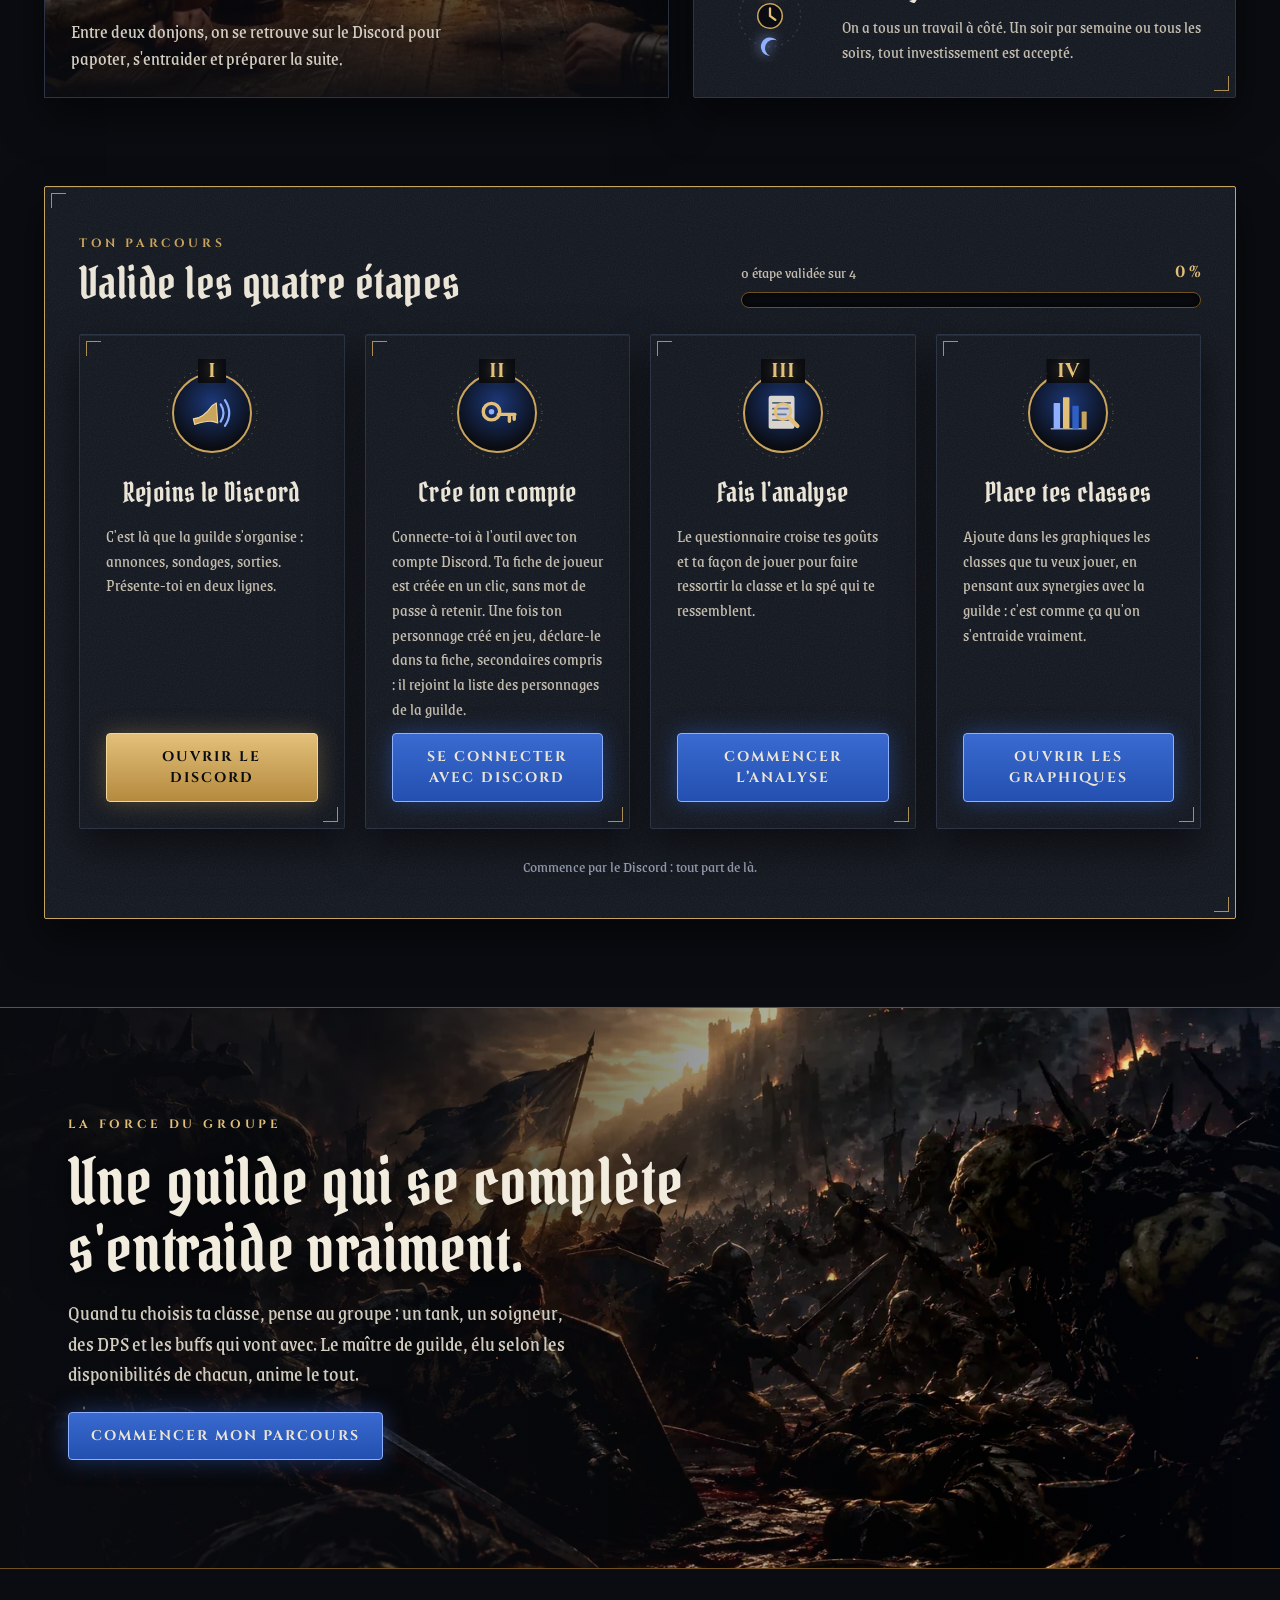
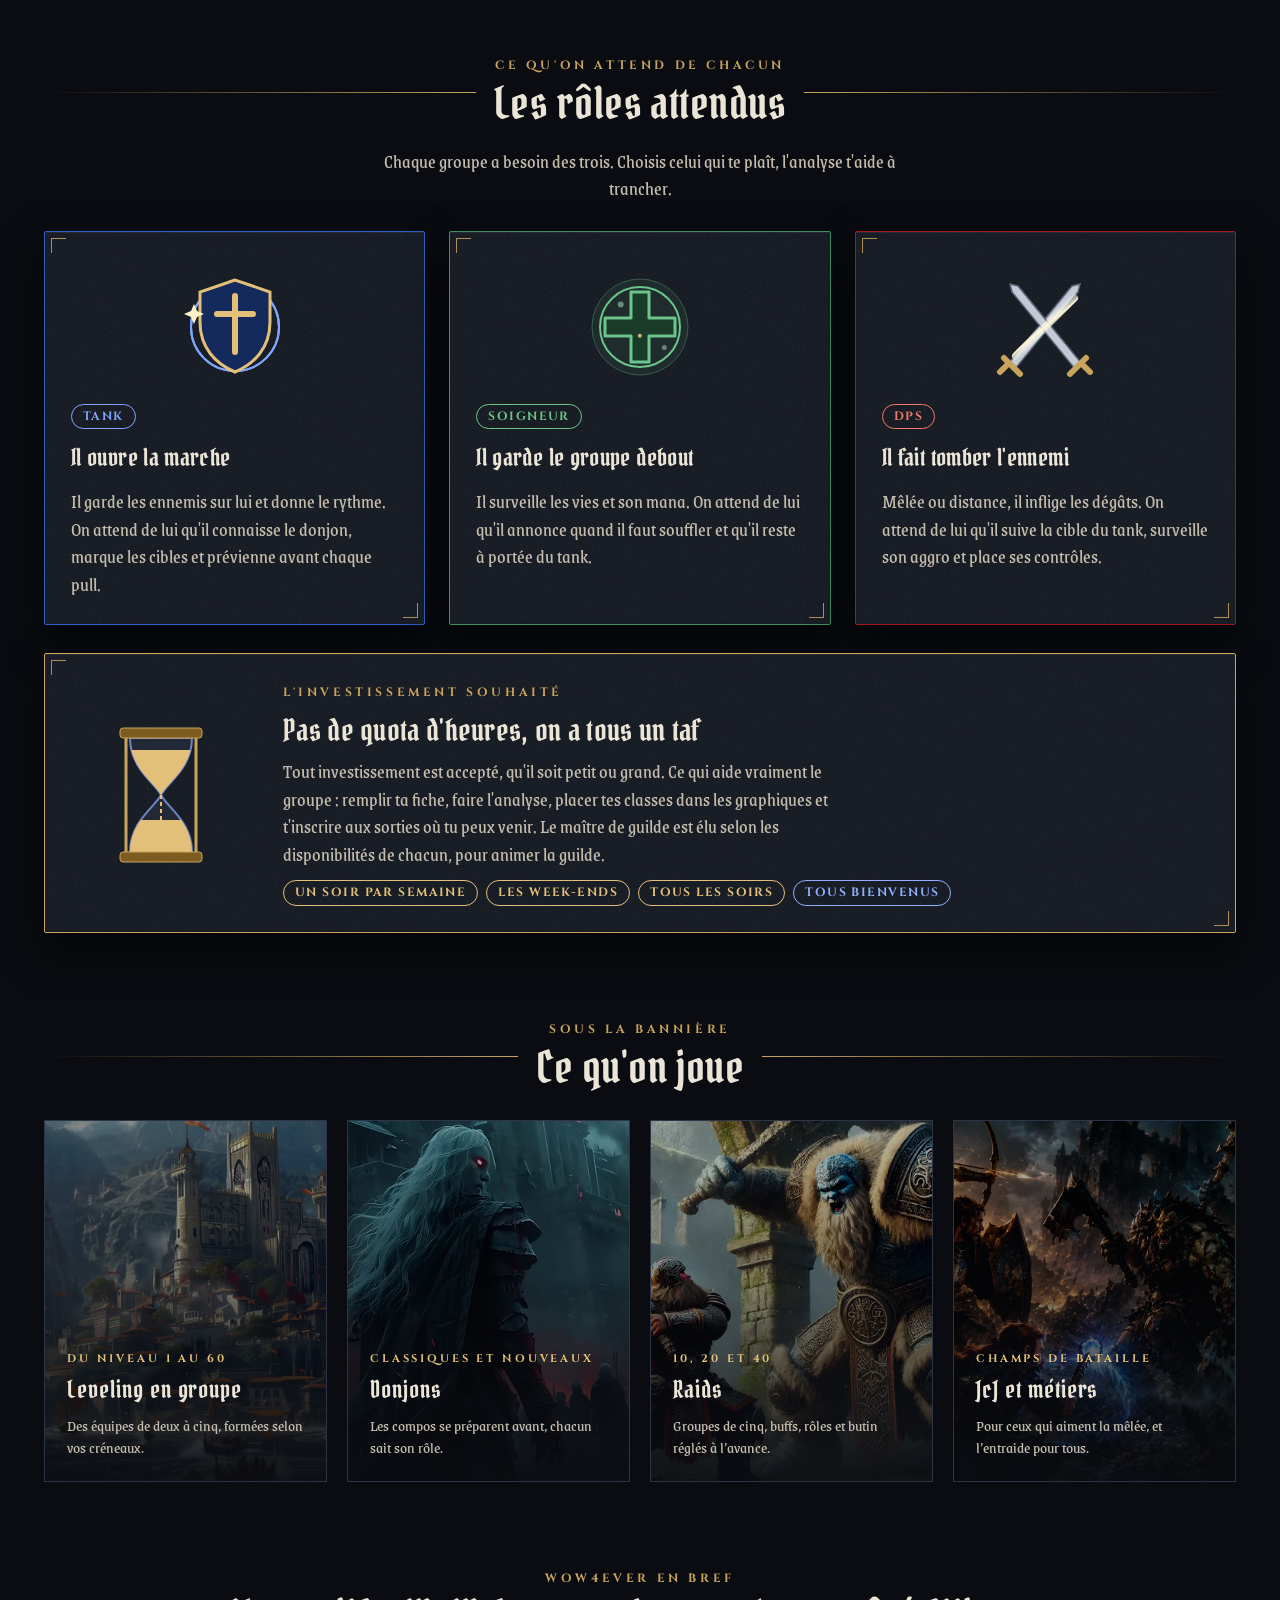
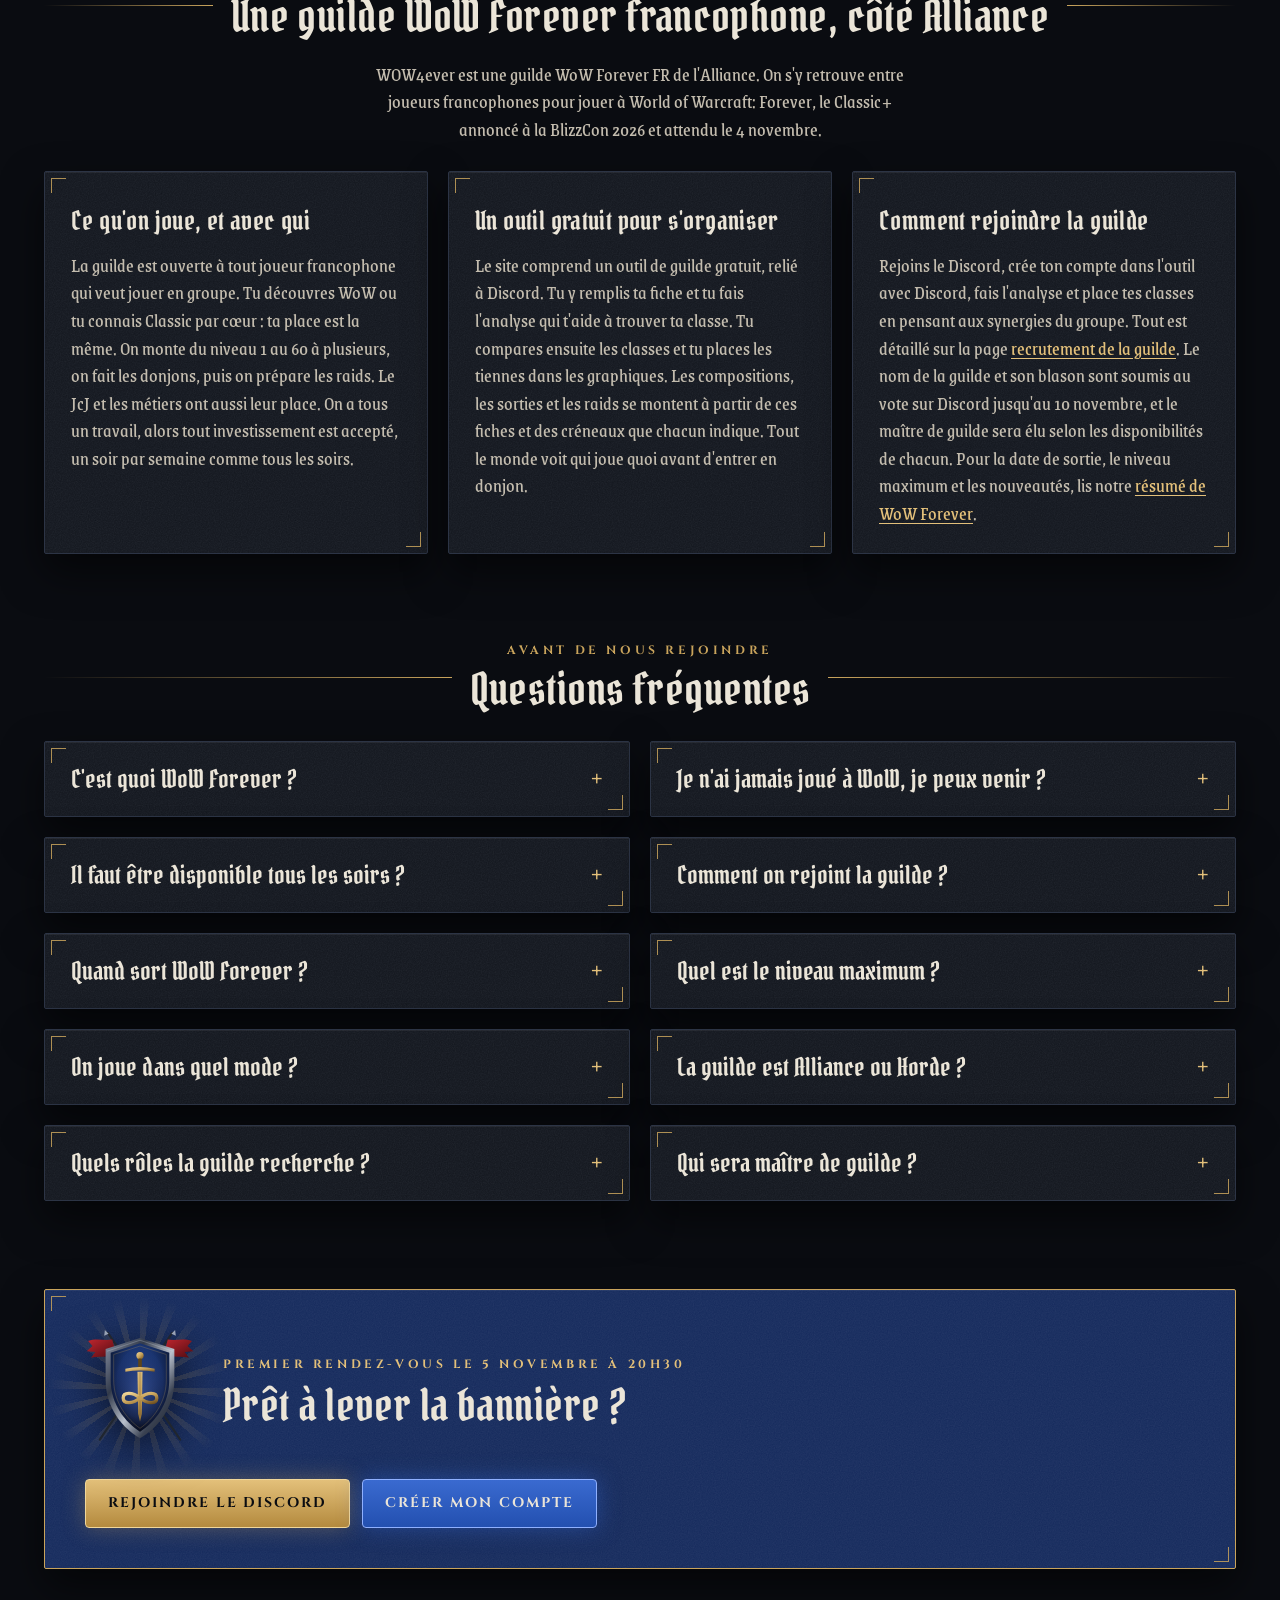
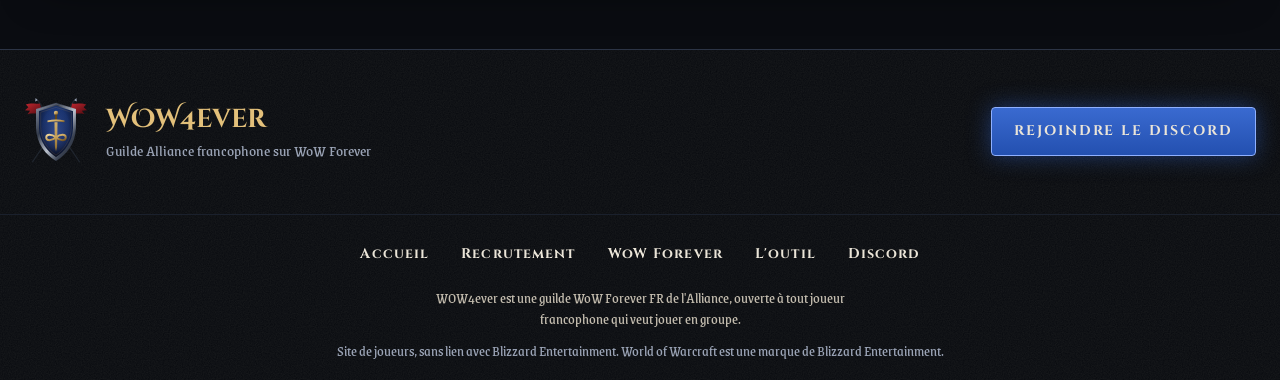
==== commit 967390ff: "Accueil : astuce pour régler la langue en ligne et croiser des joueurs francophones Co-Authored-By: " ====
--- a/index.html
+++ b/index.html
@@ -374,6 +374,12 @@
 </div>
 </section>
 
+<section id="astuce-langue" class="b-reveal b-card" style="padding: 30px 34px; border-color: #8fb0ff; display: flex; flex-direction: column; gap: 14px; scroll-margin-top: 90px">
+<div class="b-sur" style="color: #8fb0ff">ASTUCE</div>
+<p style="margin: 0; font-size: 19px; line-height: 1.55; color: #ebe5d8">Voici comment régler votre langue afin de croiser des joueurs francophones :</p>
+<ul style="margin: 0; padding-left: 22px; display: flex; flex-direction: column; gap: 8px; line-height: 1.55; color: #d2ccbf"><li>Réglez l'option <b style="color: #ebe5d8">Langue en ligne préférée</b> dans Échap &gt; Options &gt; Langues et fonctionnalités sociales.</li><li>Ce réglage s'applique à tout votre compte et se modifie une fois toutes les 24 heures.</li><li>Vous rencontrez alors en priorité les joueurs qui ont choisi la même langue que vous.</li></ul>
+</section>
+
 <section id="guilde" class="b-reveal" style="display: flex; flex-direction: column; gap: 28px">
 <div class="b-hd"><span></span><div><div class="b-sur">LA GUILDE EN TROIS MOTS</div><h2 class="b-h2">Qui on est</h2></div><span></span></div>
 <p class="b-lead" style="margin-top: -8px; font-size: 20px; line-height: 1.55">On est deux frères, prêts à partager cette aventure avec tous ceux qui veulent jouer en groupe.</p>
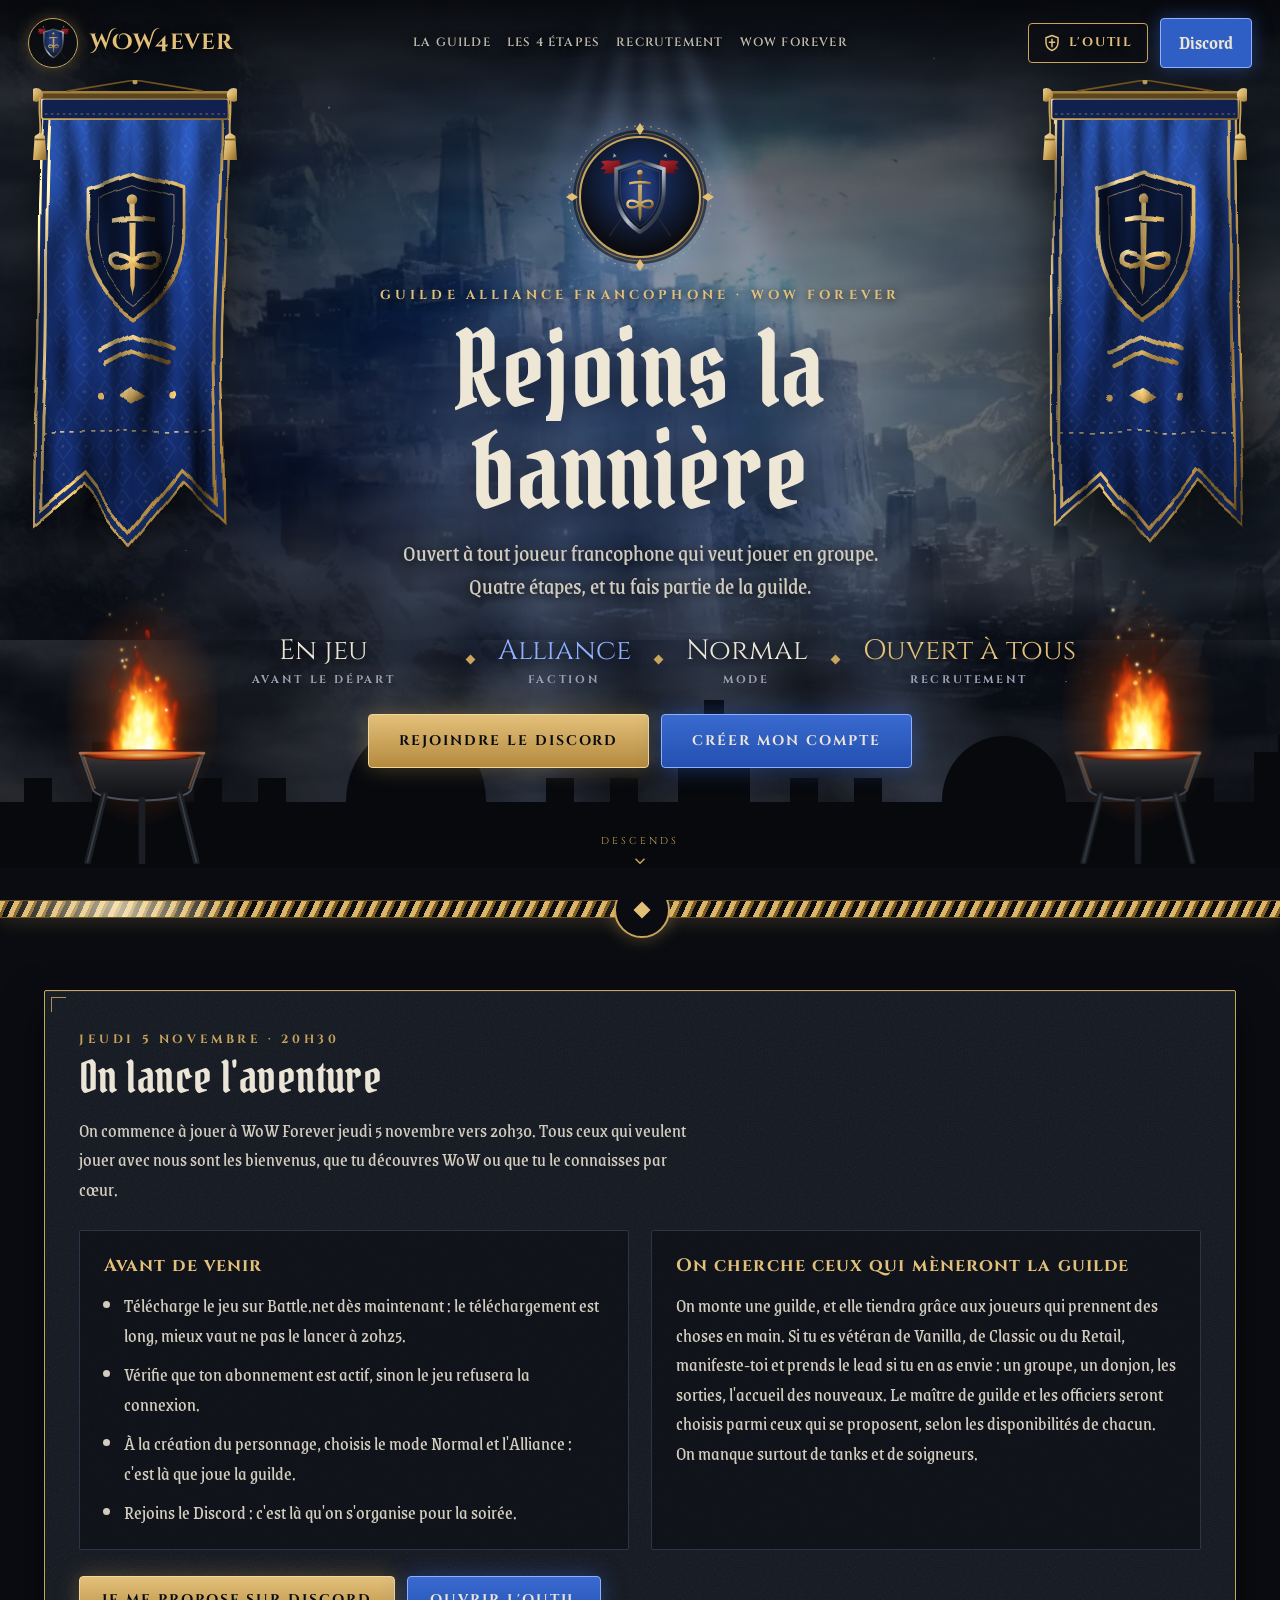
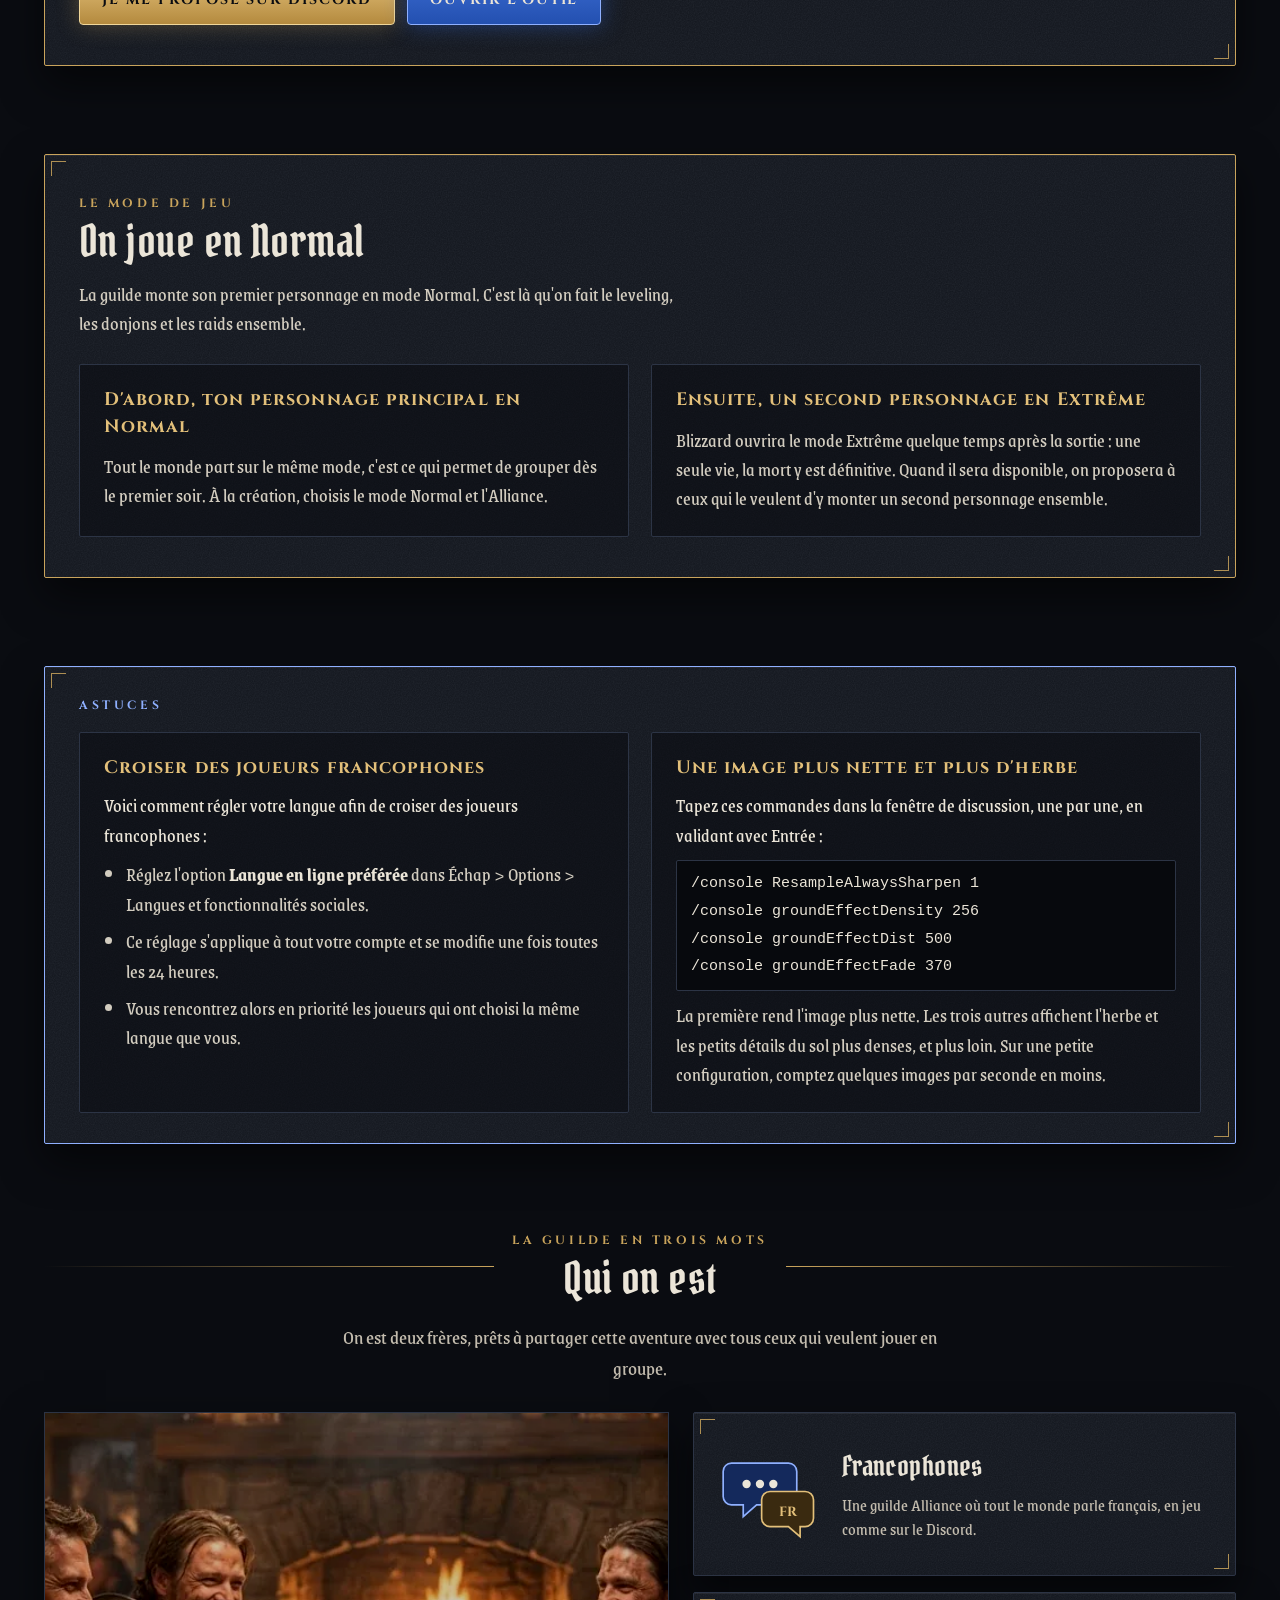
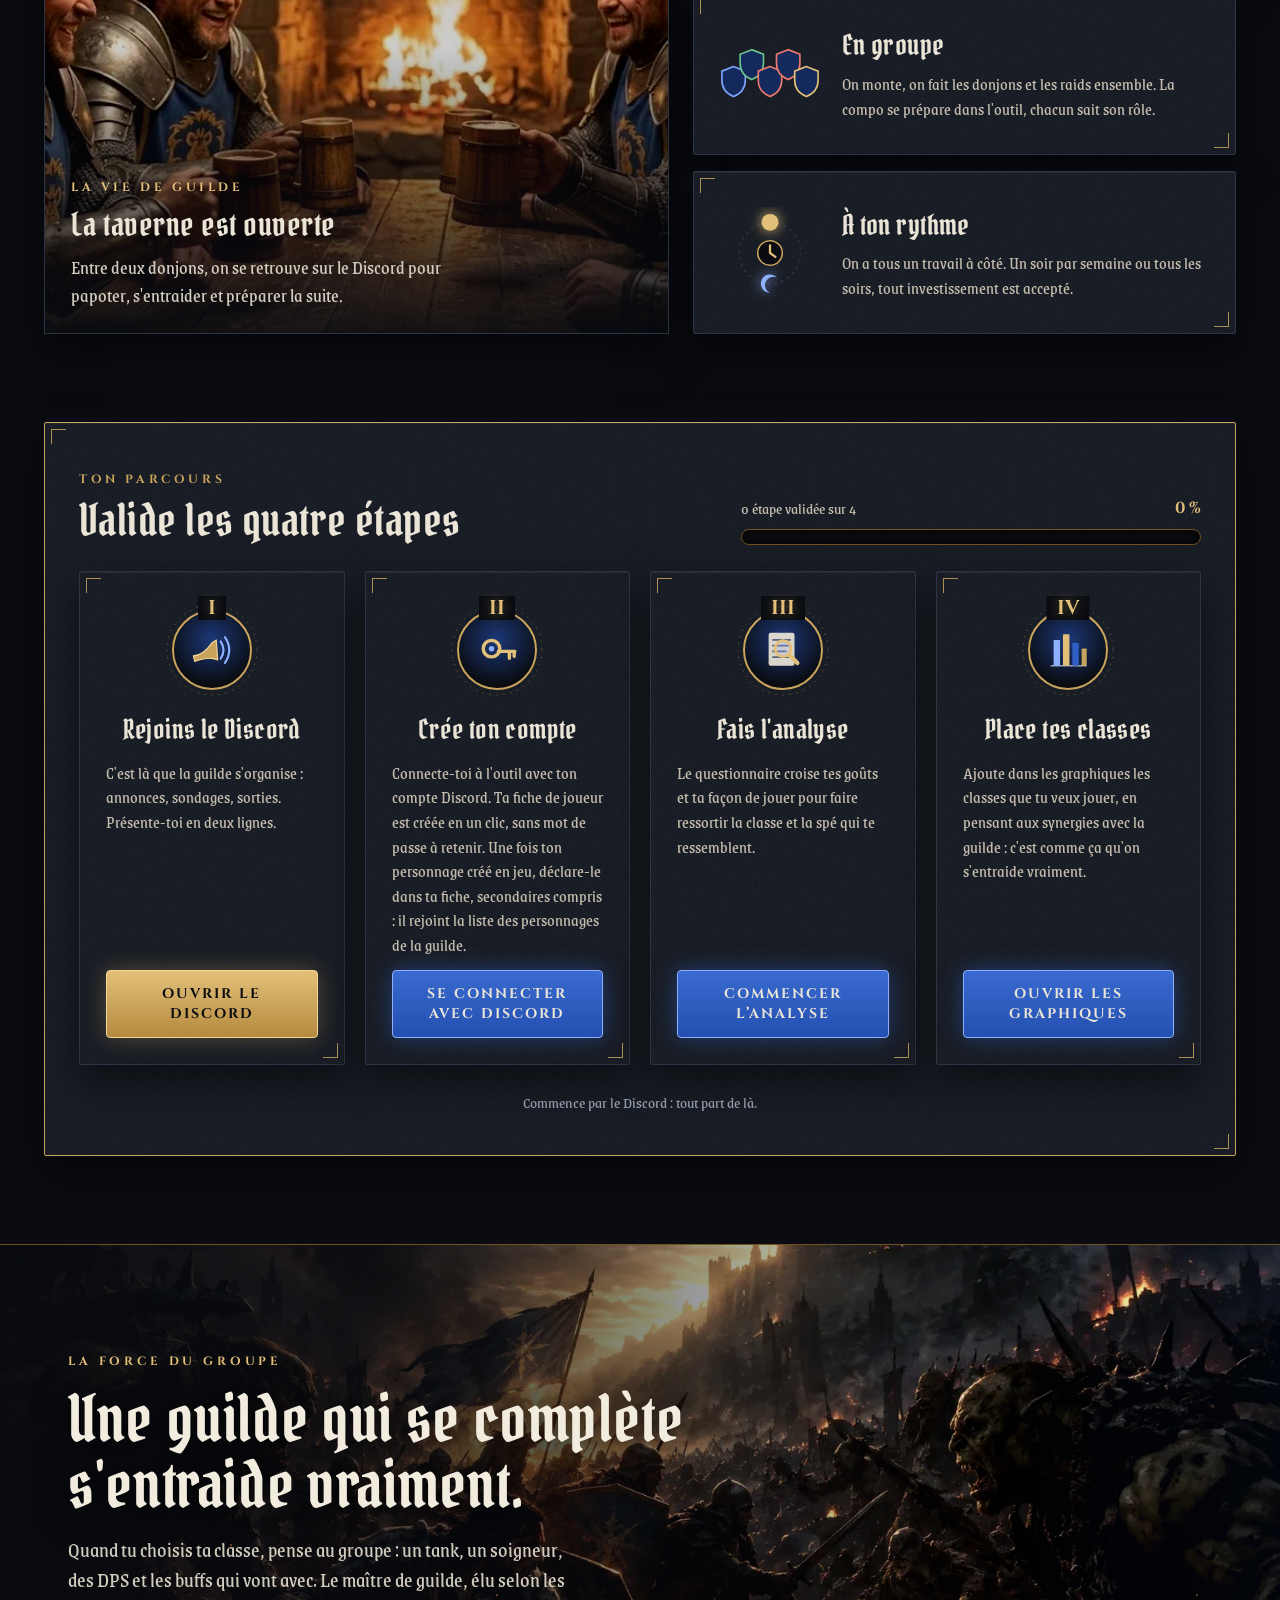
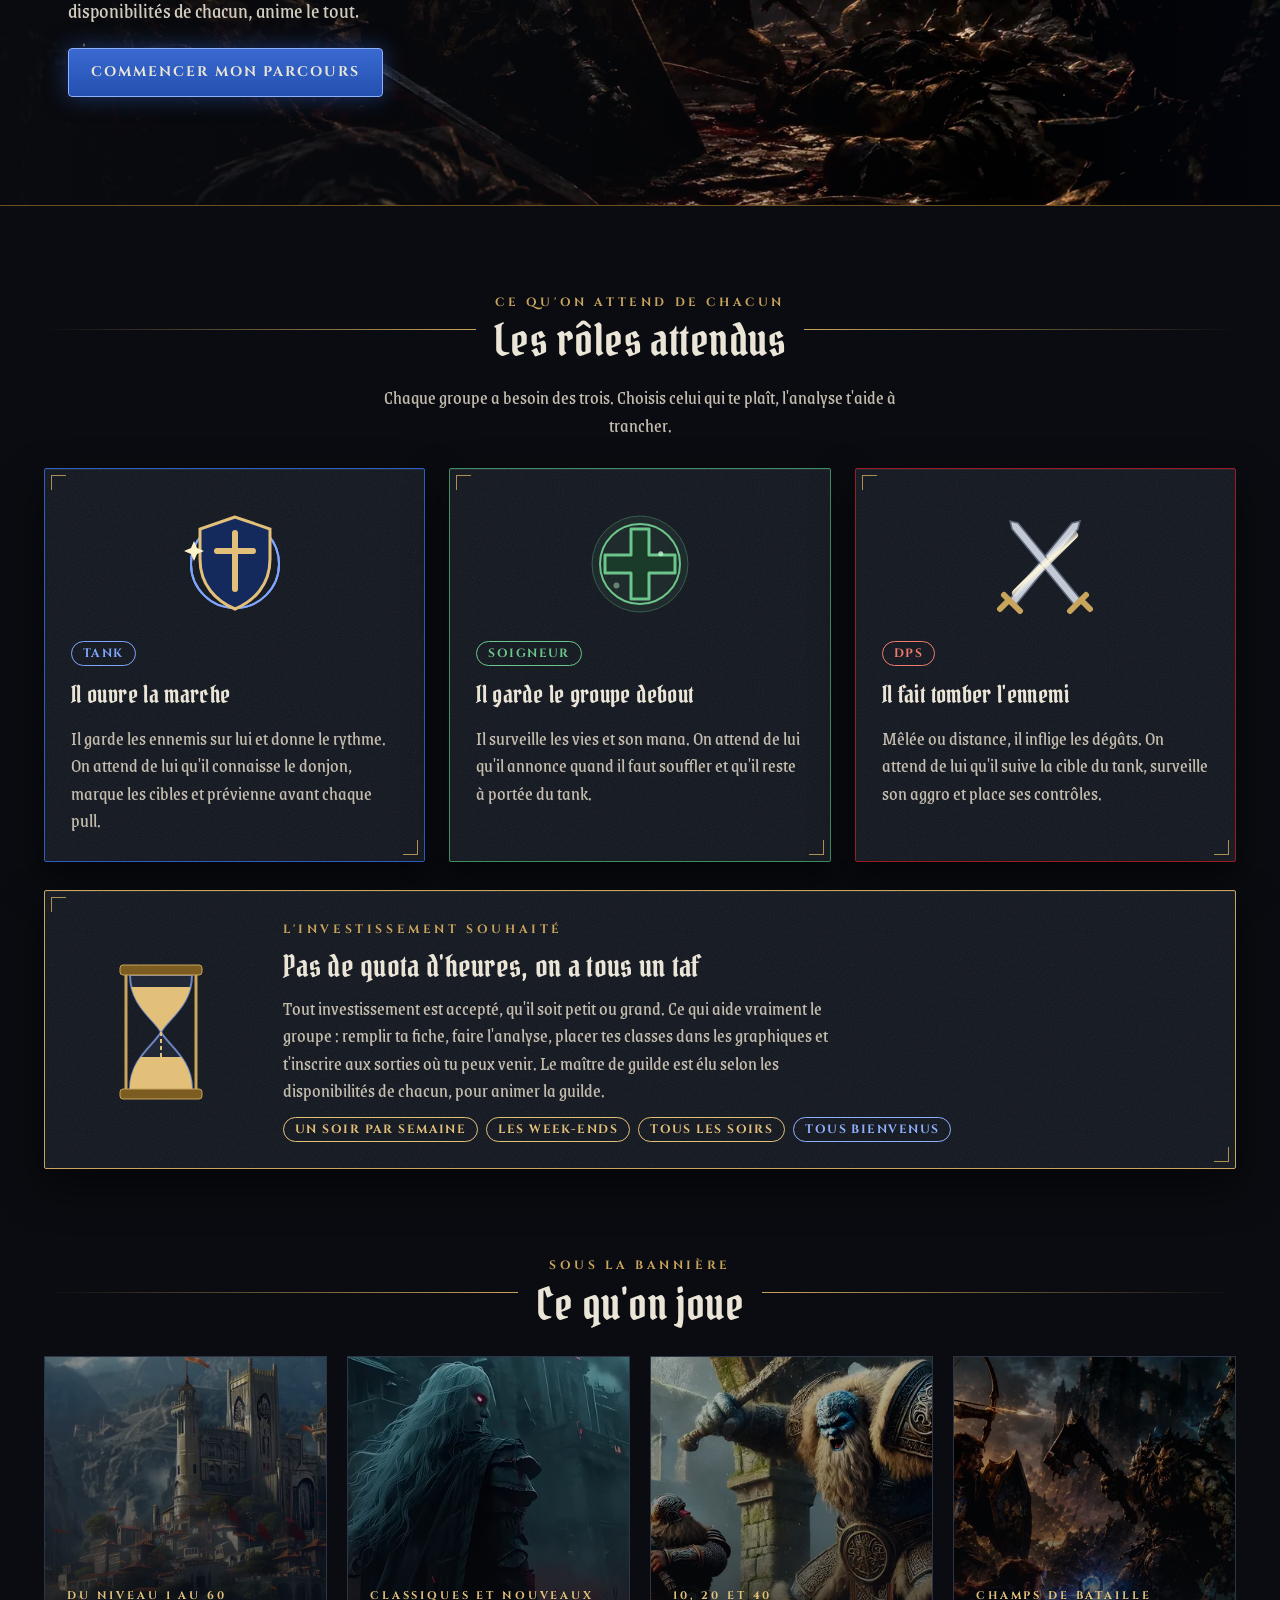
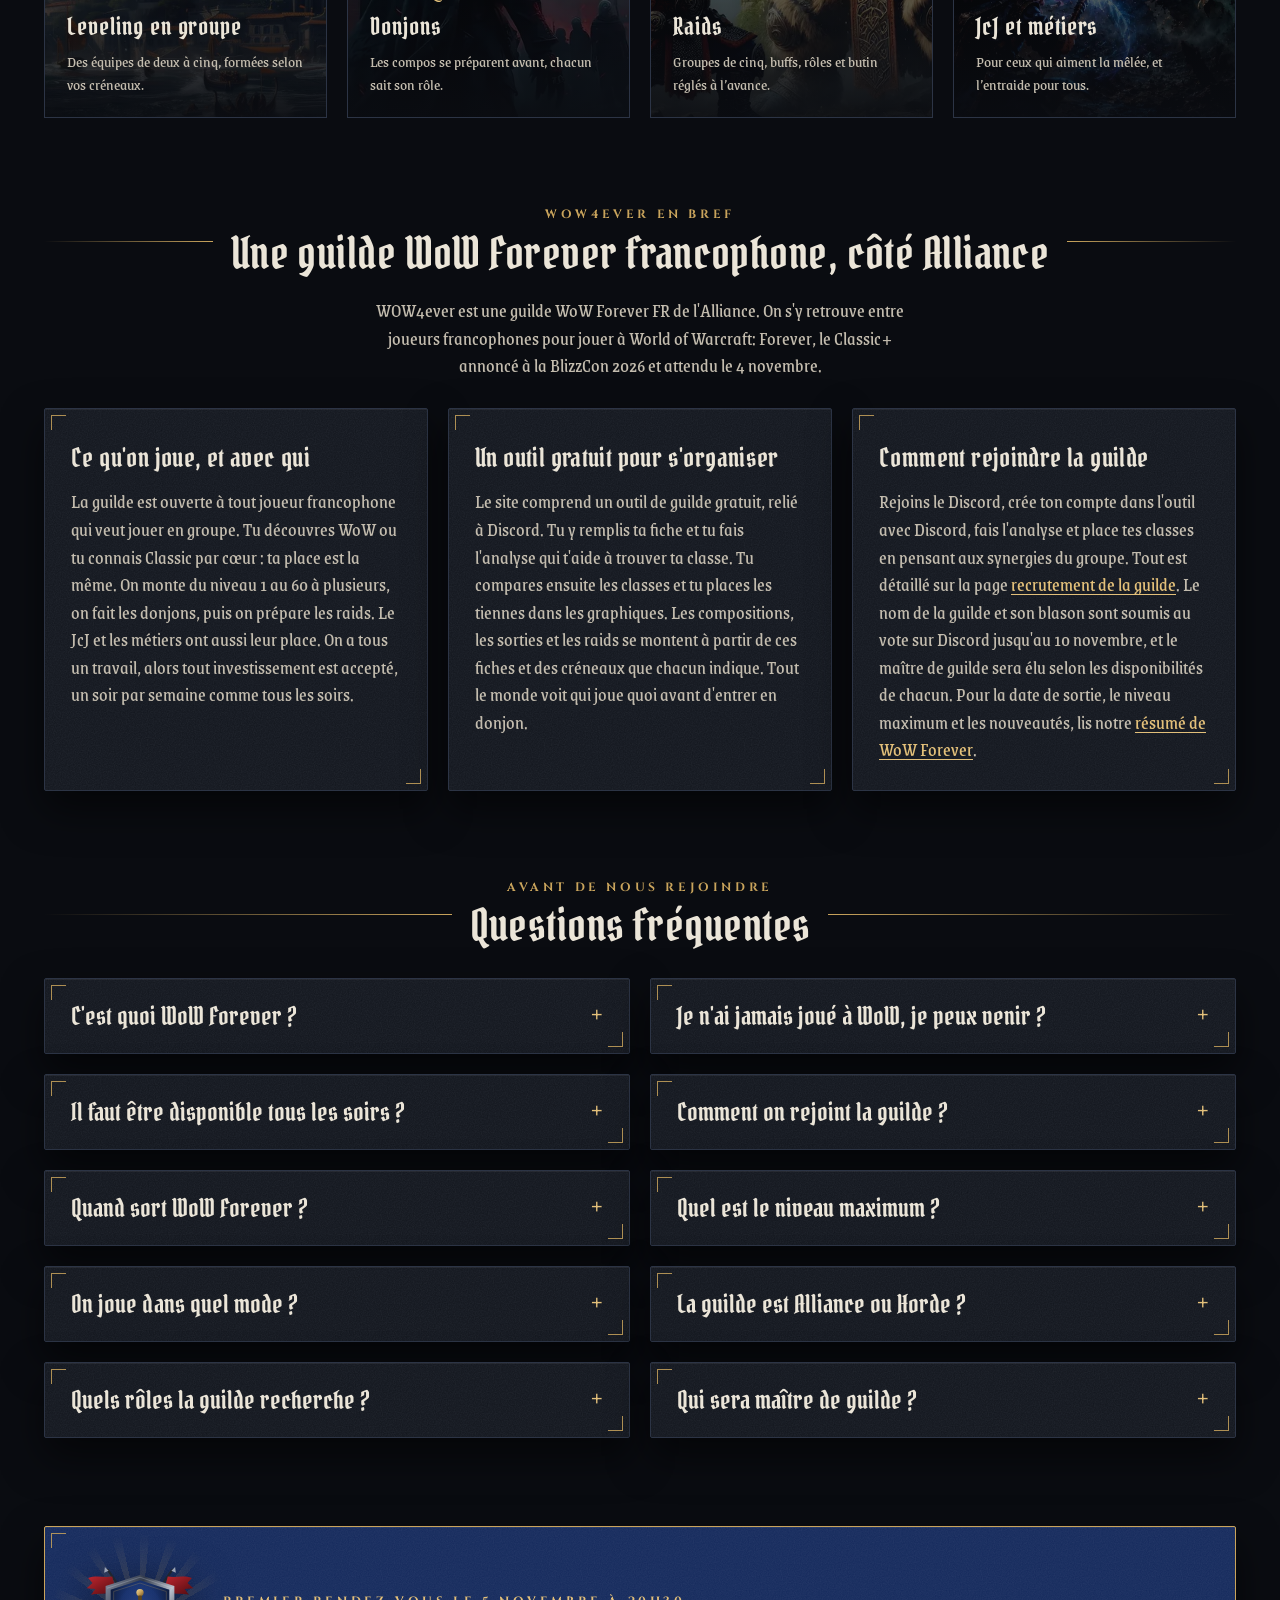
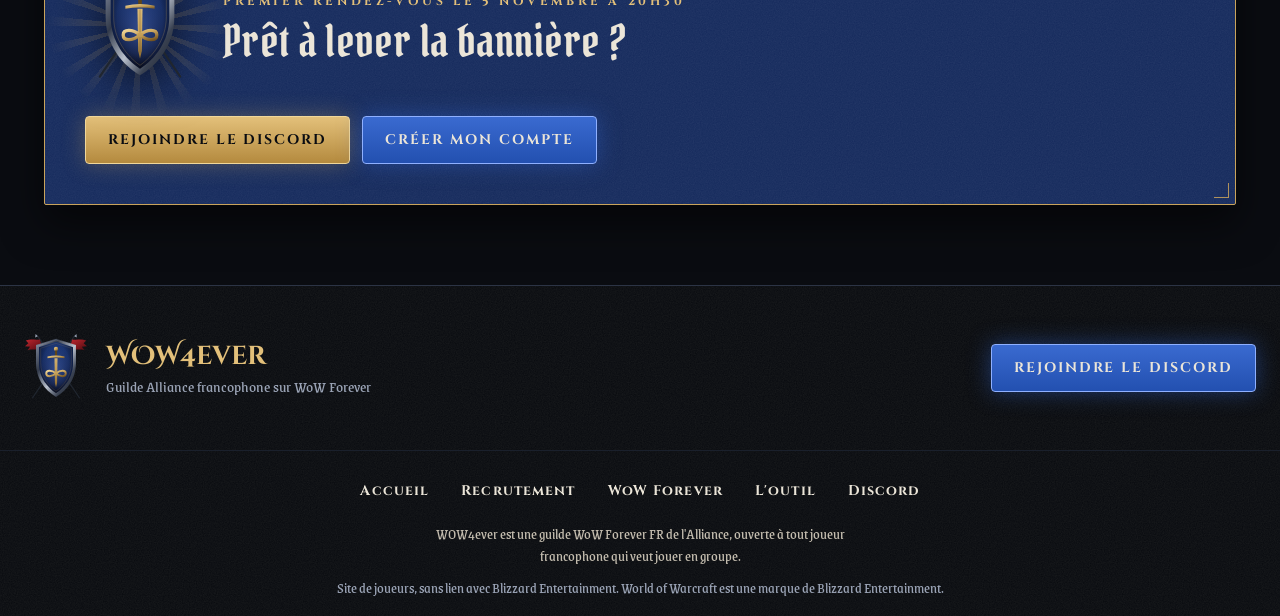
==== commit 68f0b0a1: "Accueil : astuce graphique (netteté et herbe) à côté de l'astuce de langue Co-Authored-By: Claude Op" ====
--- a/index.html
+++ b/index.html
@@ -374,10 +374,21 @@
 </div>
 </section>
 
-<section id="astuce-langue" class="b-reveal b-card" style="padding: 30px 34px; border-color: #8fb0ff; display: flex; flex-direction: column; gap: 14px; scroll-margin-top: 90px">
-<div class="b-sur" style="color: #8fb0ff">ASTUCE</div>
-<p style="margin: 0; font-size: 19px; line-height: 1.55; color: #ebe5d8">Voici comment régler votre langue afin de croiser des joueurs francophones :</p>
+<section id="astuces" class="b-reveal b-card" style="padding: 30px 34px; border-color: #8fb0ff; display: flex; flex-direction: column; gap: 18px; scroll-margin-top: 90px">
+<div class="b-sur" style="color: #8fb0ff">ASTUCES</div>
+<div style="display: grid; grid-template-columns: repeat(auto-fit, minmax(min(100%, 340px), 1fr)); gap: 22px">
+<div style="padding: 22px 24px; border: 1px solid #2c3445; border-radius: 2px; background: rgba(10,12,17,.55)">
+<h3 style="margin: 0 0 10px; font-family: 'Cinzel', Georgia, serif; font-weight: 700; font-size: 18px; letter-spacing: .06em; color: #e3c07a">Croiser des joueurs francophones</h3>
+<p style="margin: 0 0 10px; line-height: 1.55; color: #ebe5d8">Voici comment régler votre langue afin de croiser des joueurs francophones :</p>
 <ul style="margin: 0; padding-left: 22px; display: flex; flex-direction: column; gap: 8px; line-height: 1.55; color: #d2ccbf"><li>Réglez l'option <b style="color: #ebe5d8">Langue en ligne préférée</b> dans Échap &gt; Options &gt; Langues et fonctionnalités sociales.</li><li>Ce réglage s'applique à tout votre compte et se modifie une fois toutes les 24 heures.</li><li>Vous rencontrez alors en priorité les joueurs qui ont choisi la même langue que vous.</li></ul>
+</div>
+<div style="padding: 22px 24px; border: 1px solid #2c3445; border-radius: 2px; background: rgba(10,12,17,.55)">
+<h3 style="margin: 0 0 10px; font-family: 'Cinzel', Georgia, serif; font-weight: 700; font-size: 18px; letter-spacing: .06em; color: #e3c07a">Une image plus nette et plus d'herbe</h3>
+<p style="margin: 0 0 10px; line-height: 1.55; color: #ebe5d8">Tapez ces commandes dans la fenêtre de discussion, une par une, en validant avec Entrée :</p>
+<div style="padding: 12px 14px; border: 1px solid #2c3445; border-radius: 2px; background: #07090d; display: flex; flex-direction: column; gap: 6px; overflow-x: auto"><code style="display: block; font-family: ui-monospace, Consolas, monospace; font-size: 15px; color: #ebe5d8; user-select: all">/console ResampleAlwaysSharpen 1</code><code style="display: block; font-family: ui-monospace, Consolas, monospace; font-size: 15px; color: #ebe5d8; user-select: all">/console groundEffectDensity 256</code><code style="display: block; font-family: ui-monospace, Consolas, monospace; font-size: 15px; color: #ebe5d8; user-select: all">/console groundEffectDist 500</code><code style="display: block; font-family: ui-monospace, Consolas, monospace; font-size: 15px; color: #ebe5d8; user-select: all">/console groundEffectFade 370</code></div>
+<p style="margin: 10px 0 0; line-height: 1.55; color: #d2ccbf">La première rend l'image plus nette. Les trois autres affichent l'herbe et les petits détails du sol plus denses, et plus loin. Sur une petite configuration, comptez quelques images par seconde en moins.</p>
+</div>
+</div>
 </section>
 
 <section id="guilde" class="b-reveal" style="display: flex; flex-direction: column; gap: 28px">
